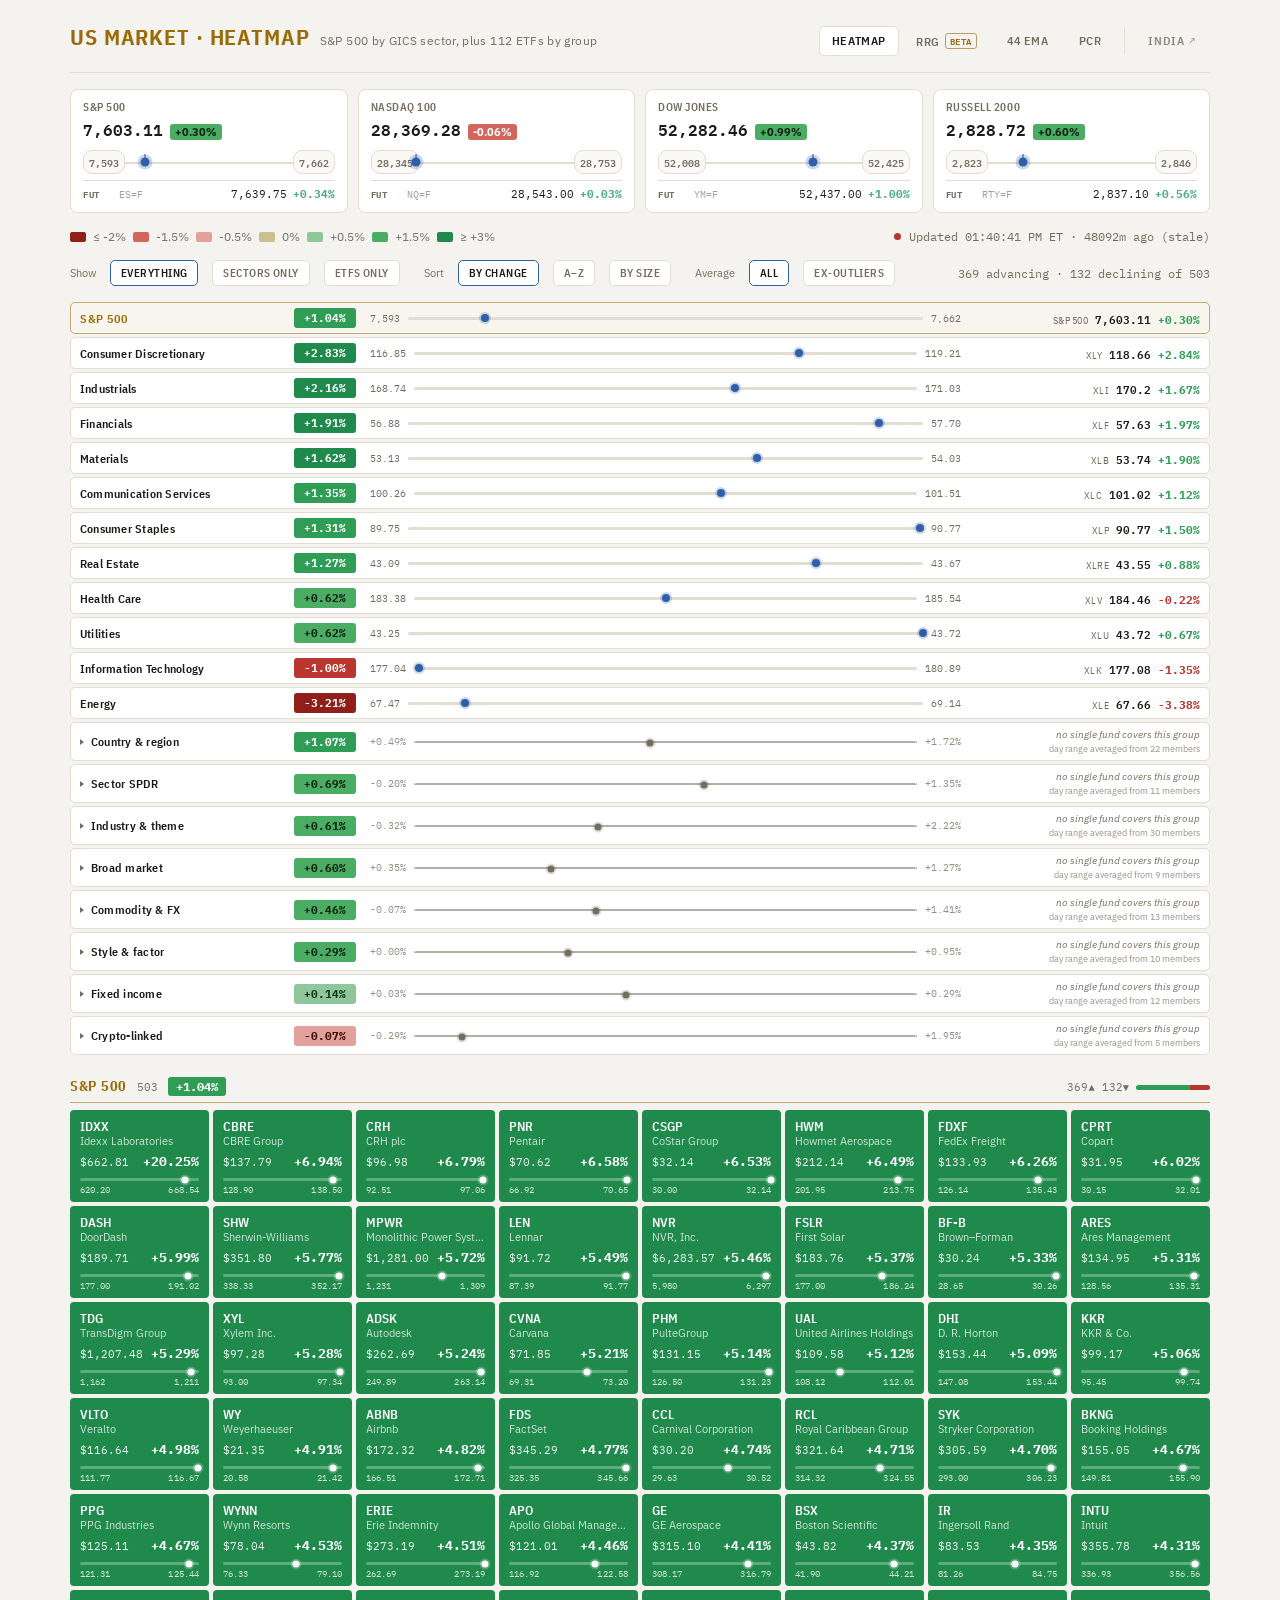
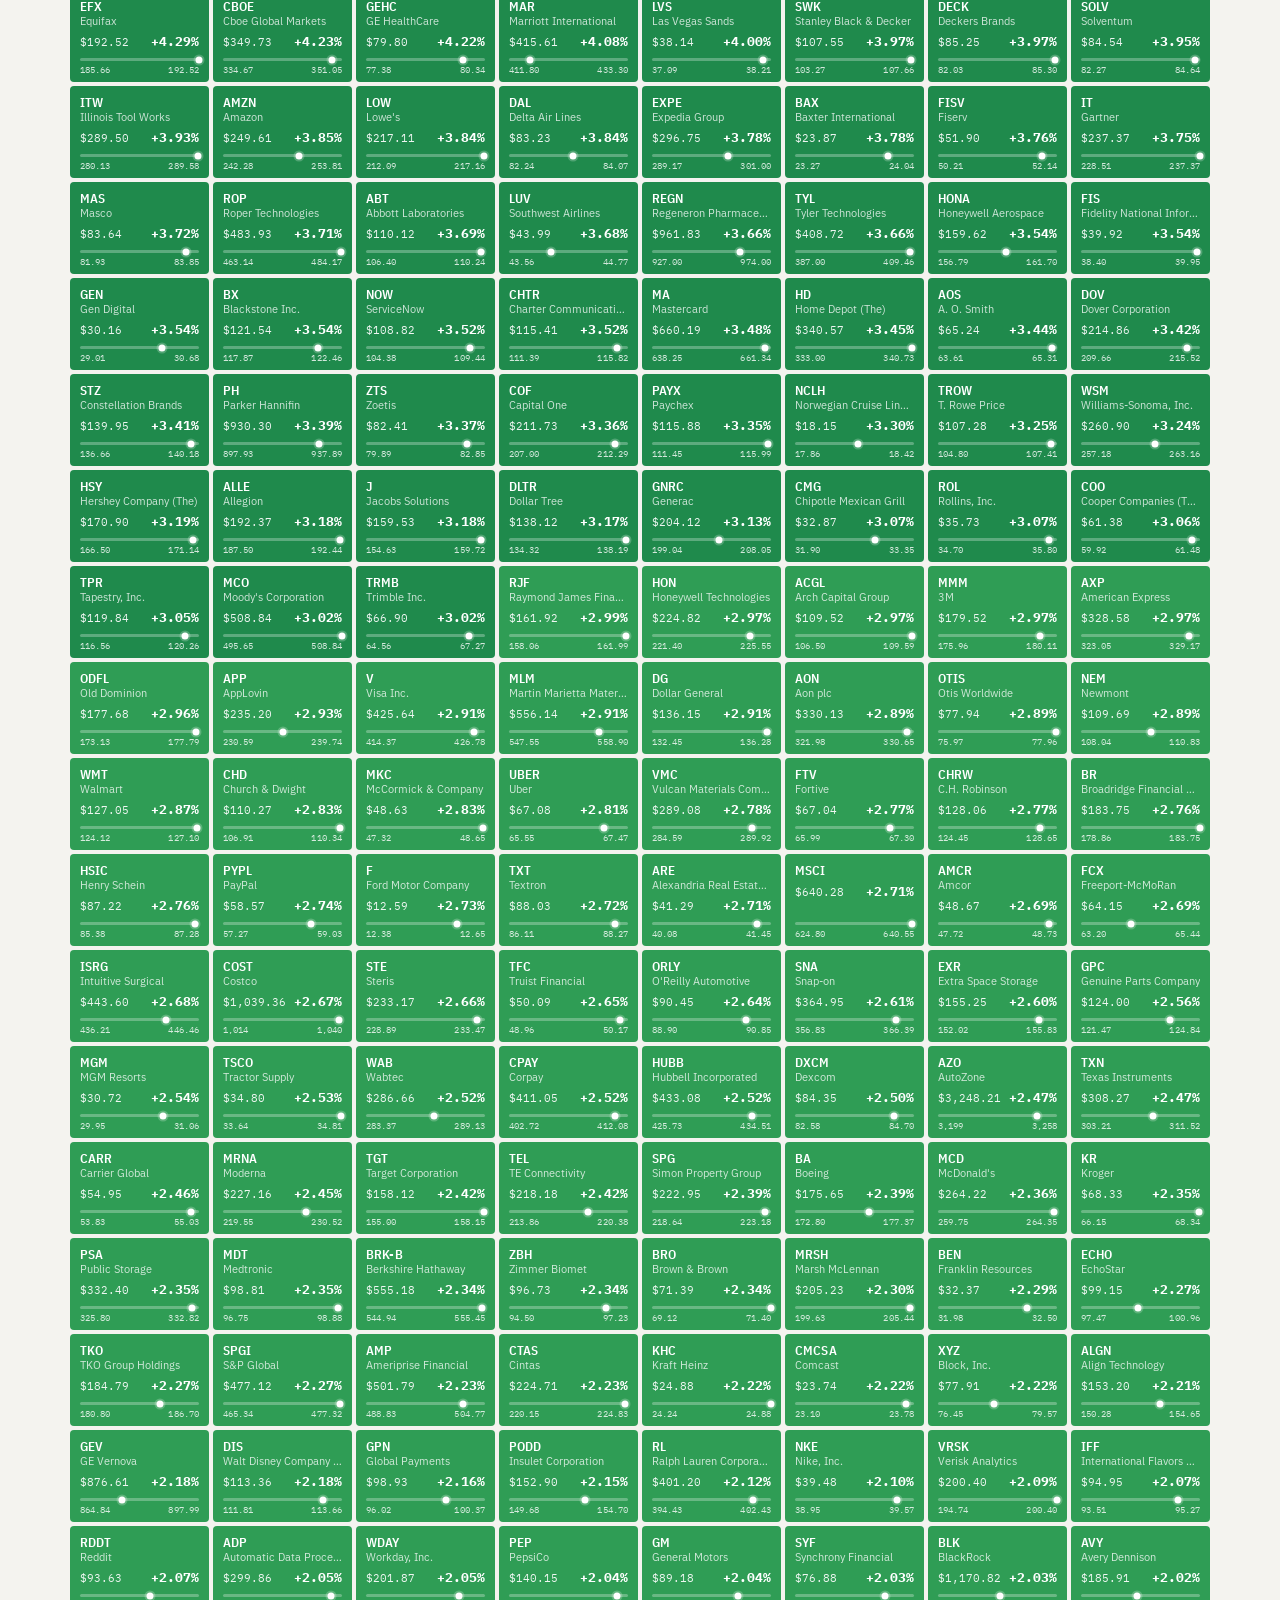
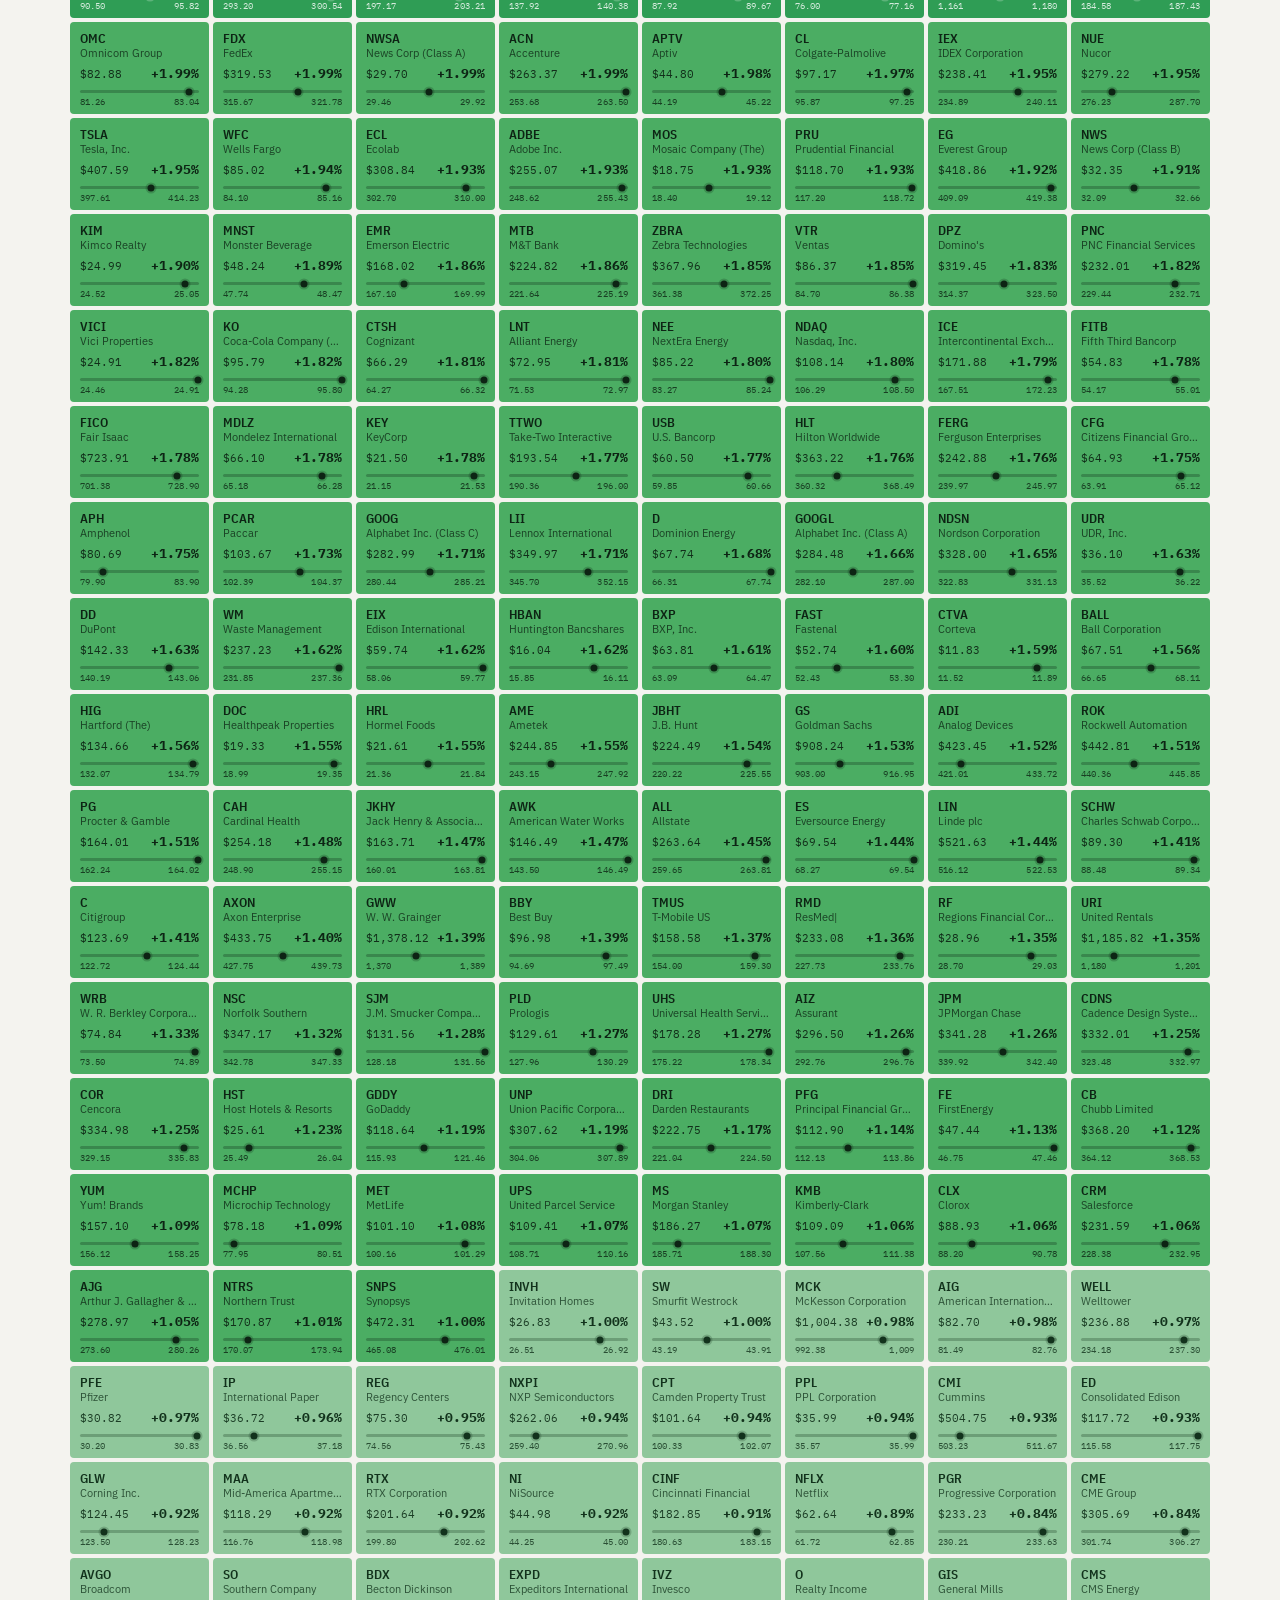
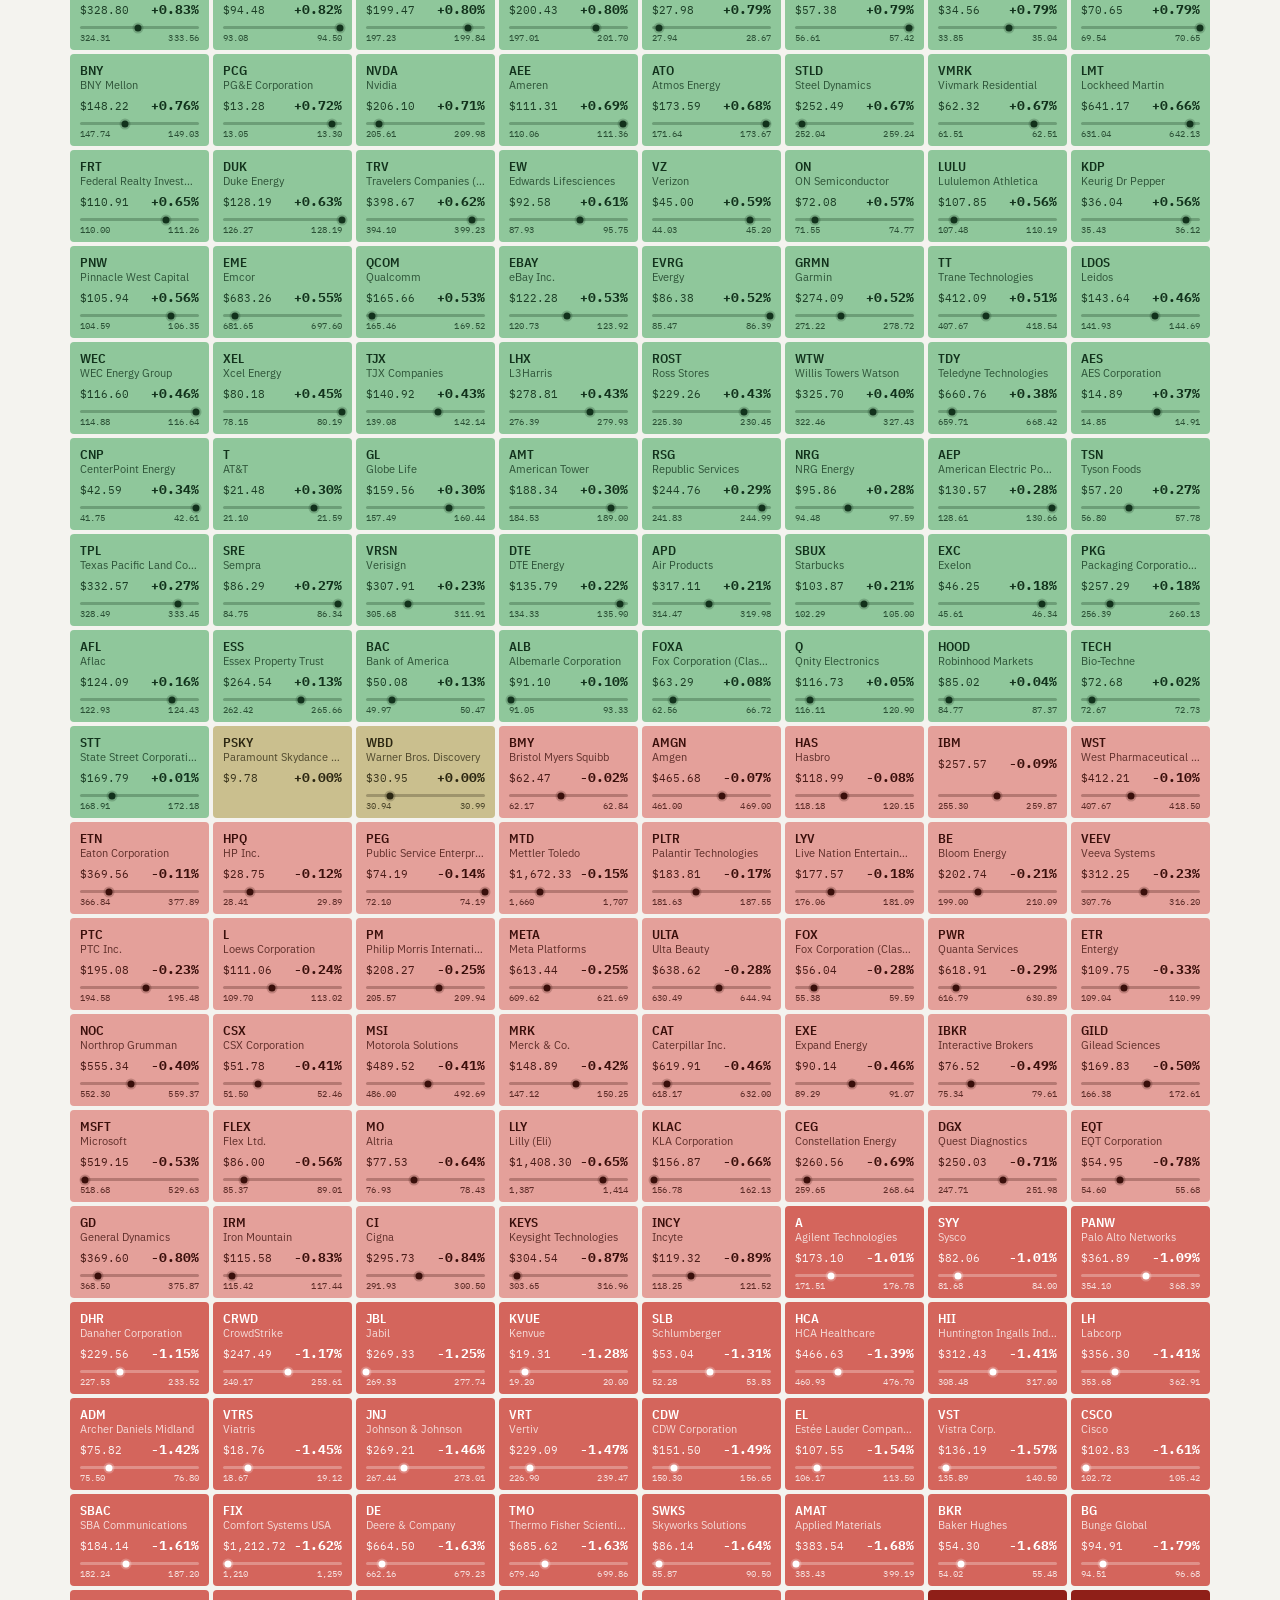
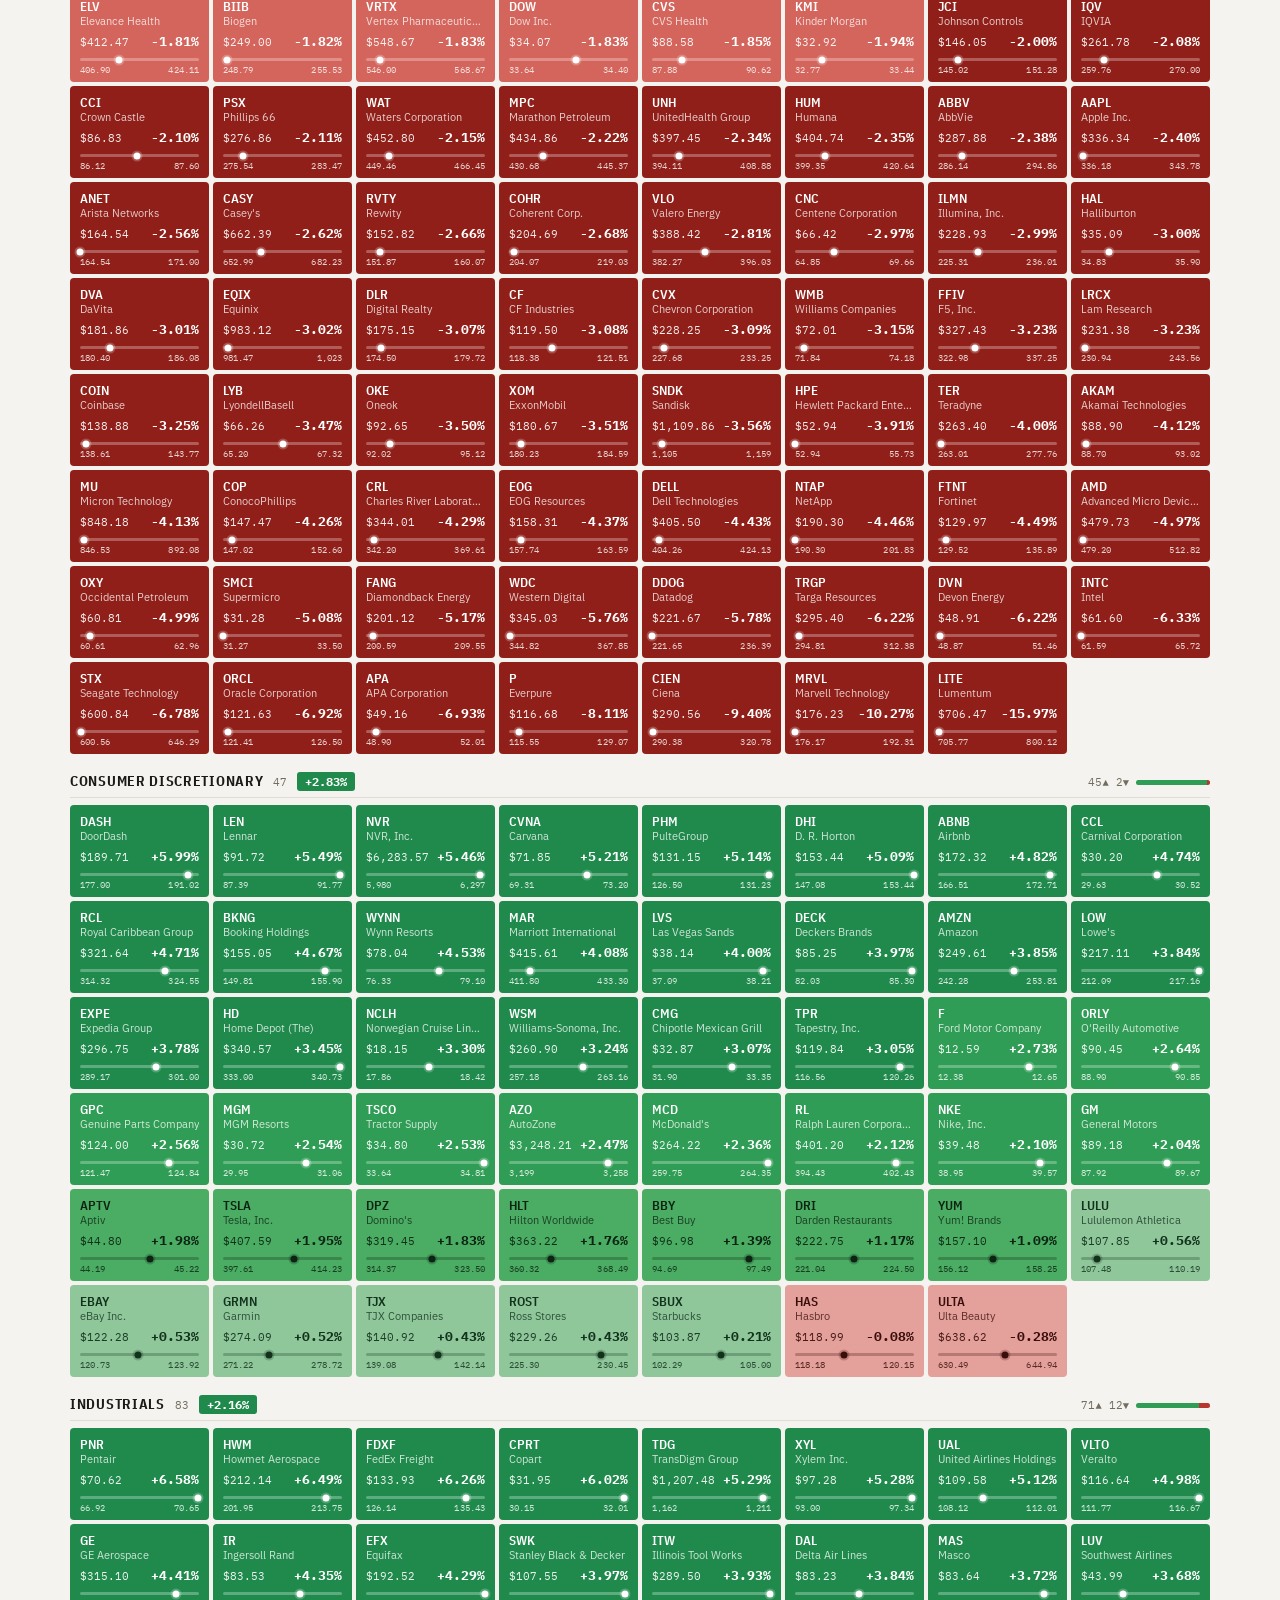
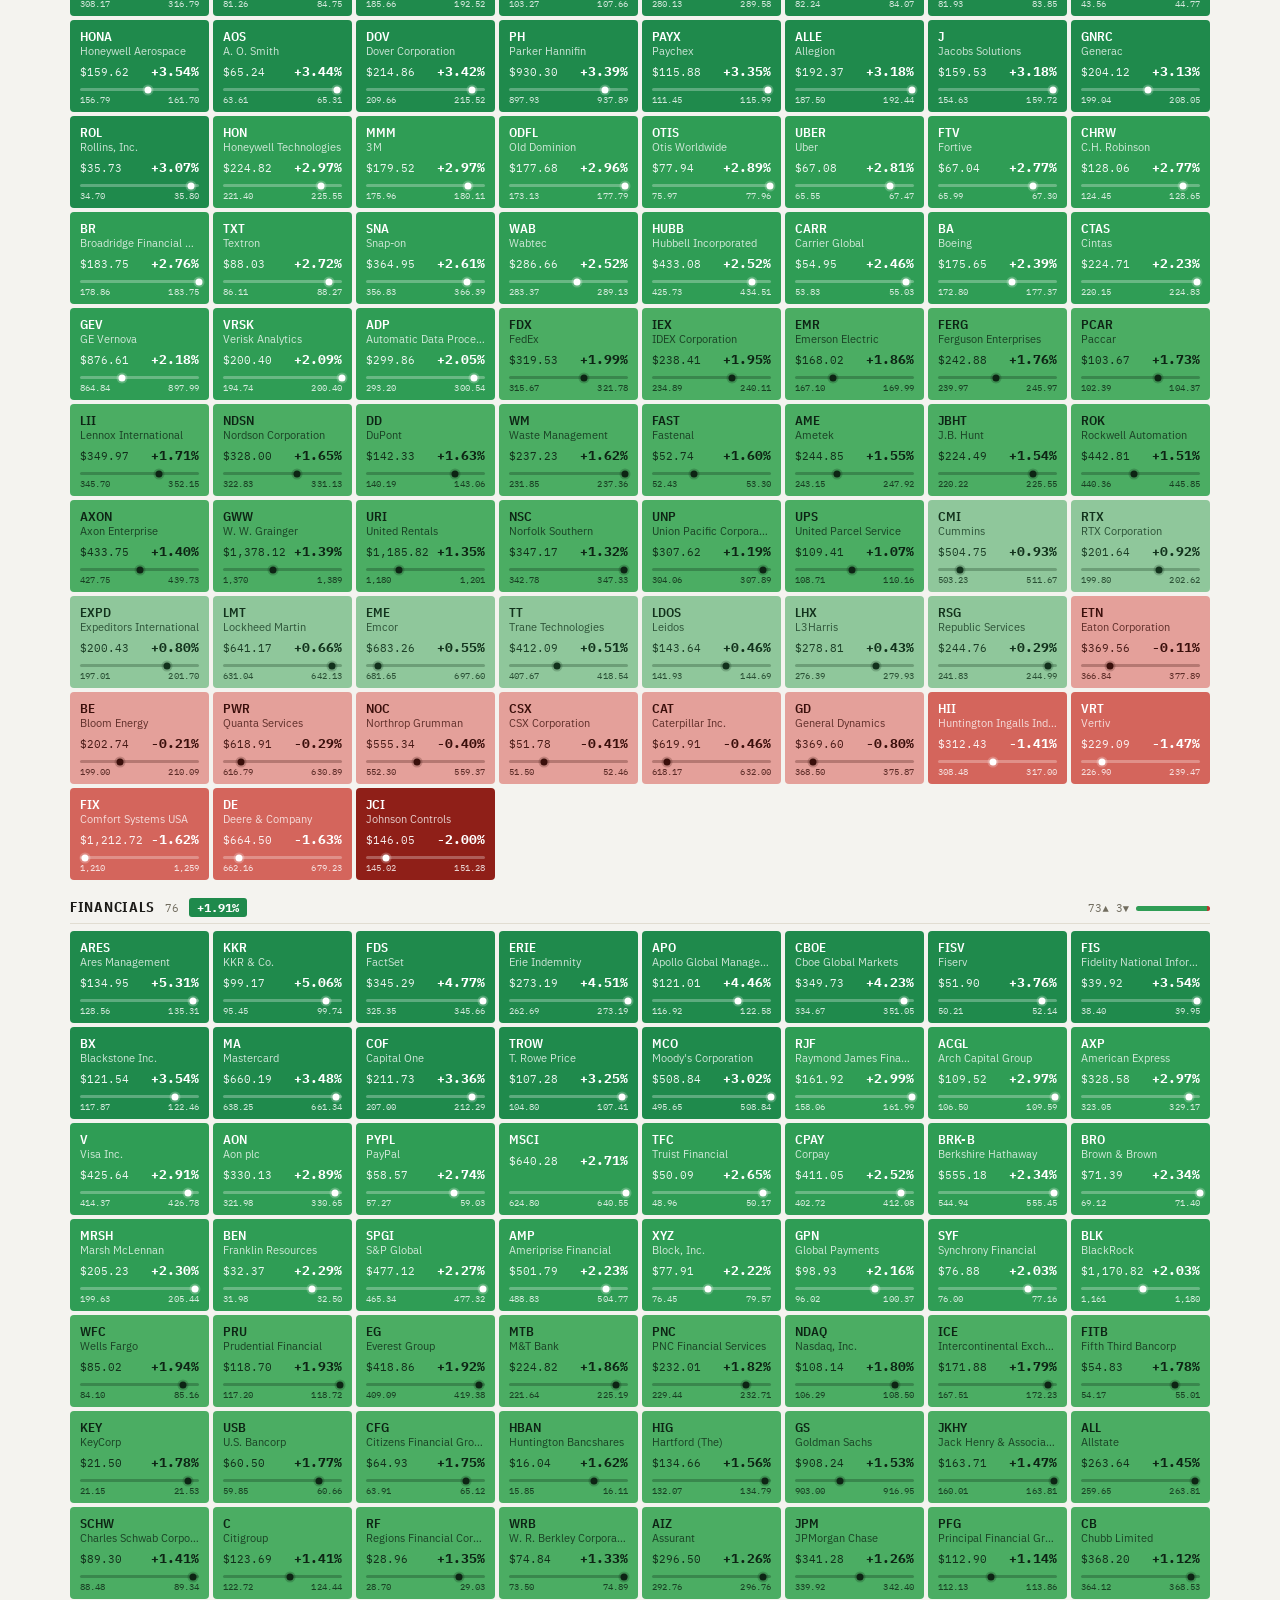
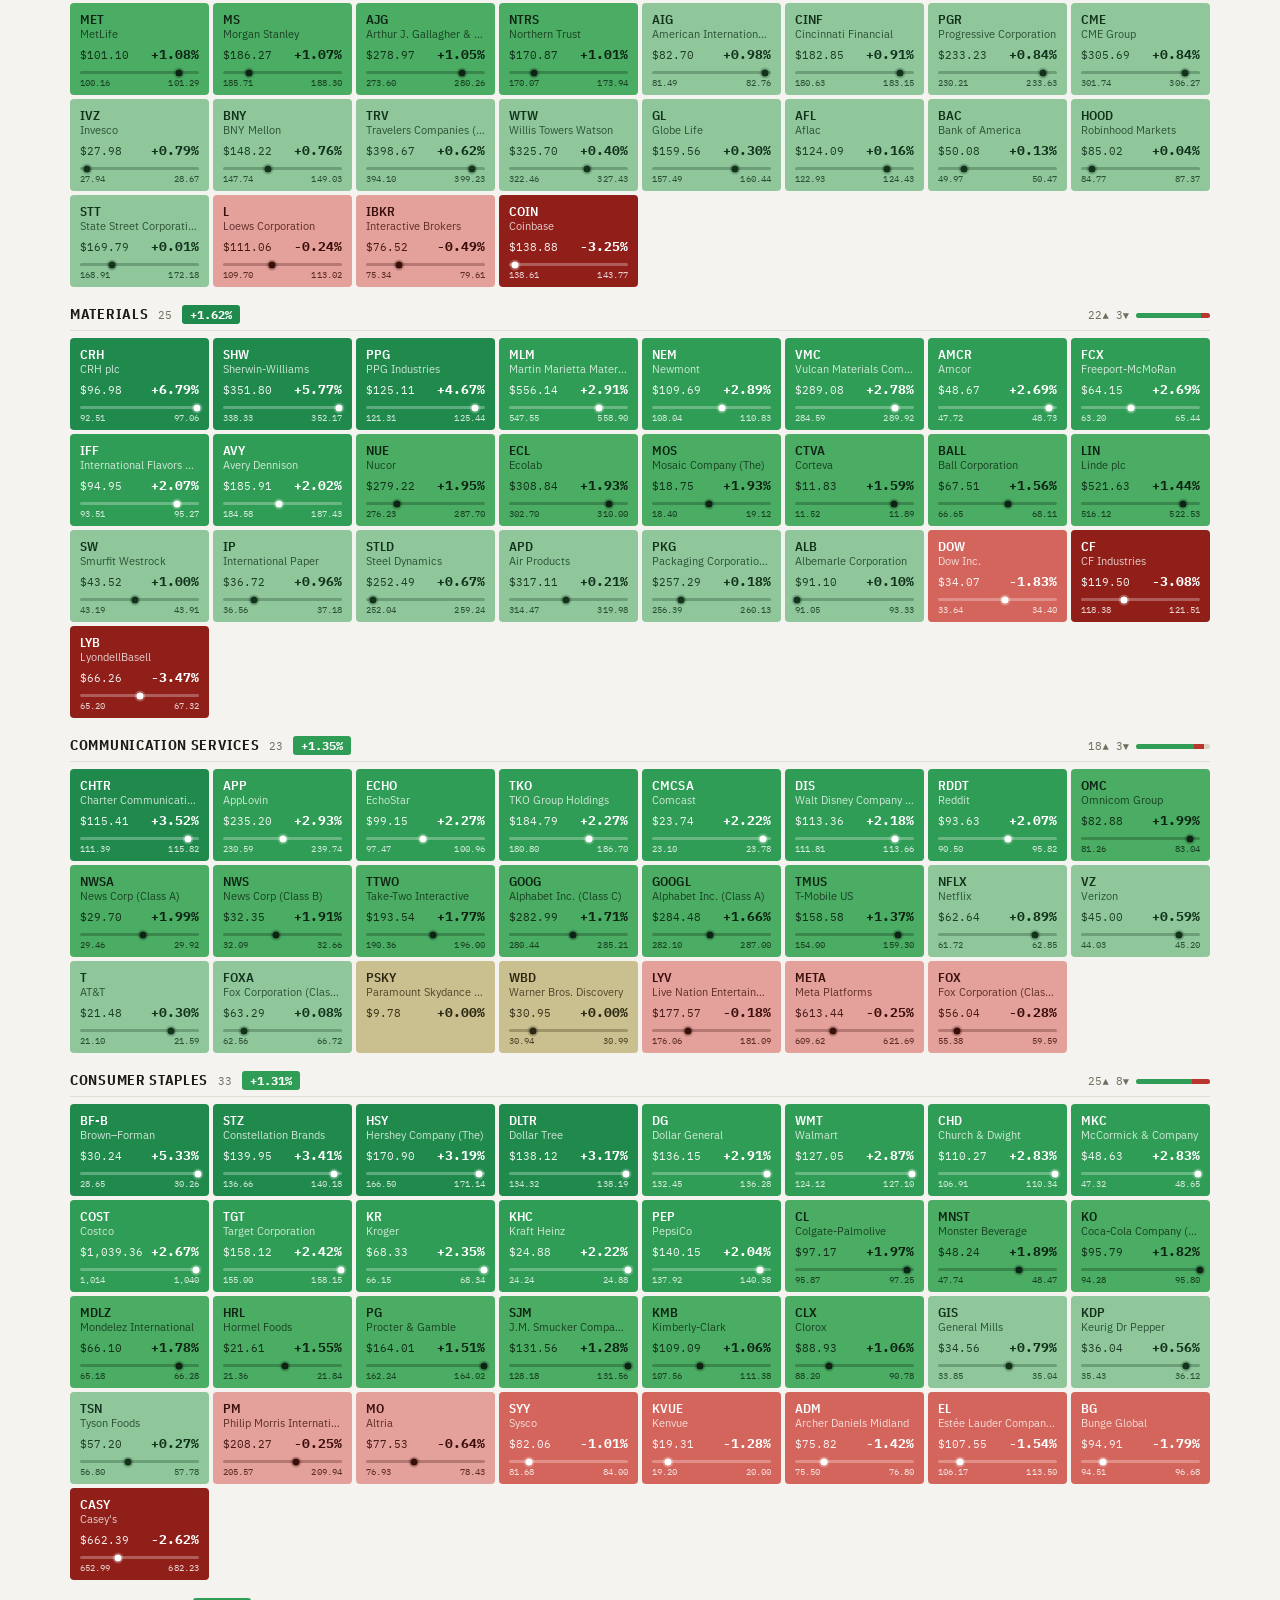
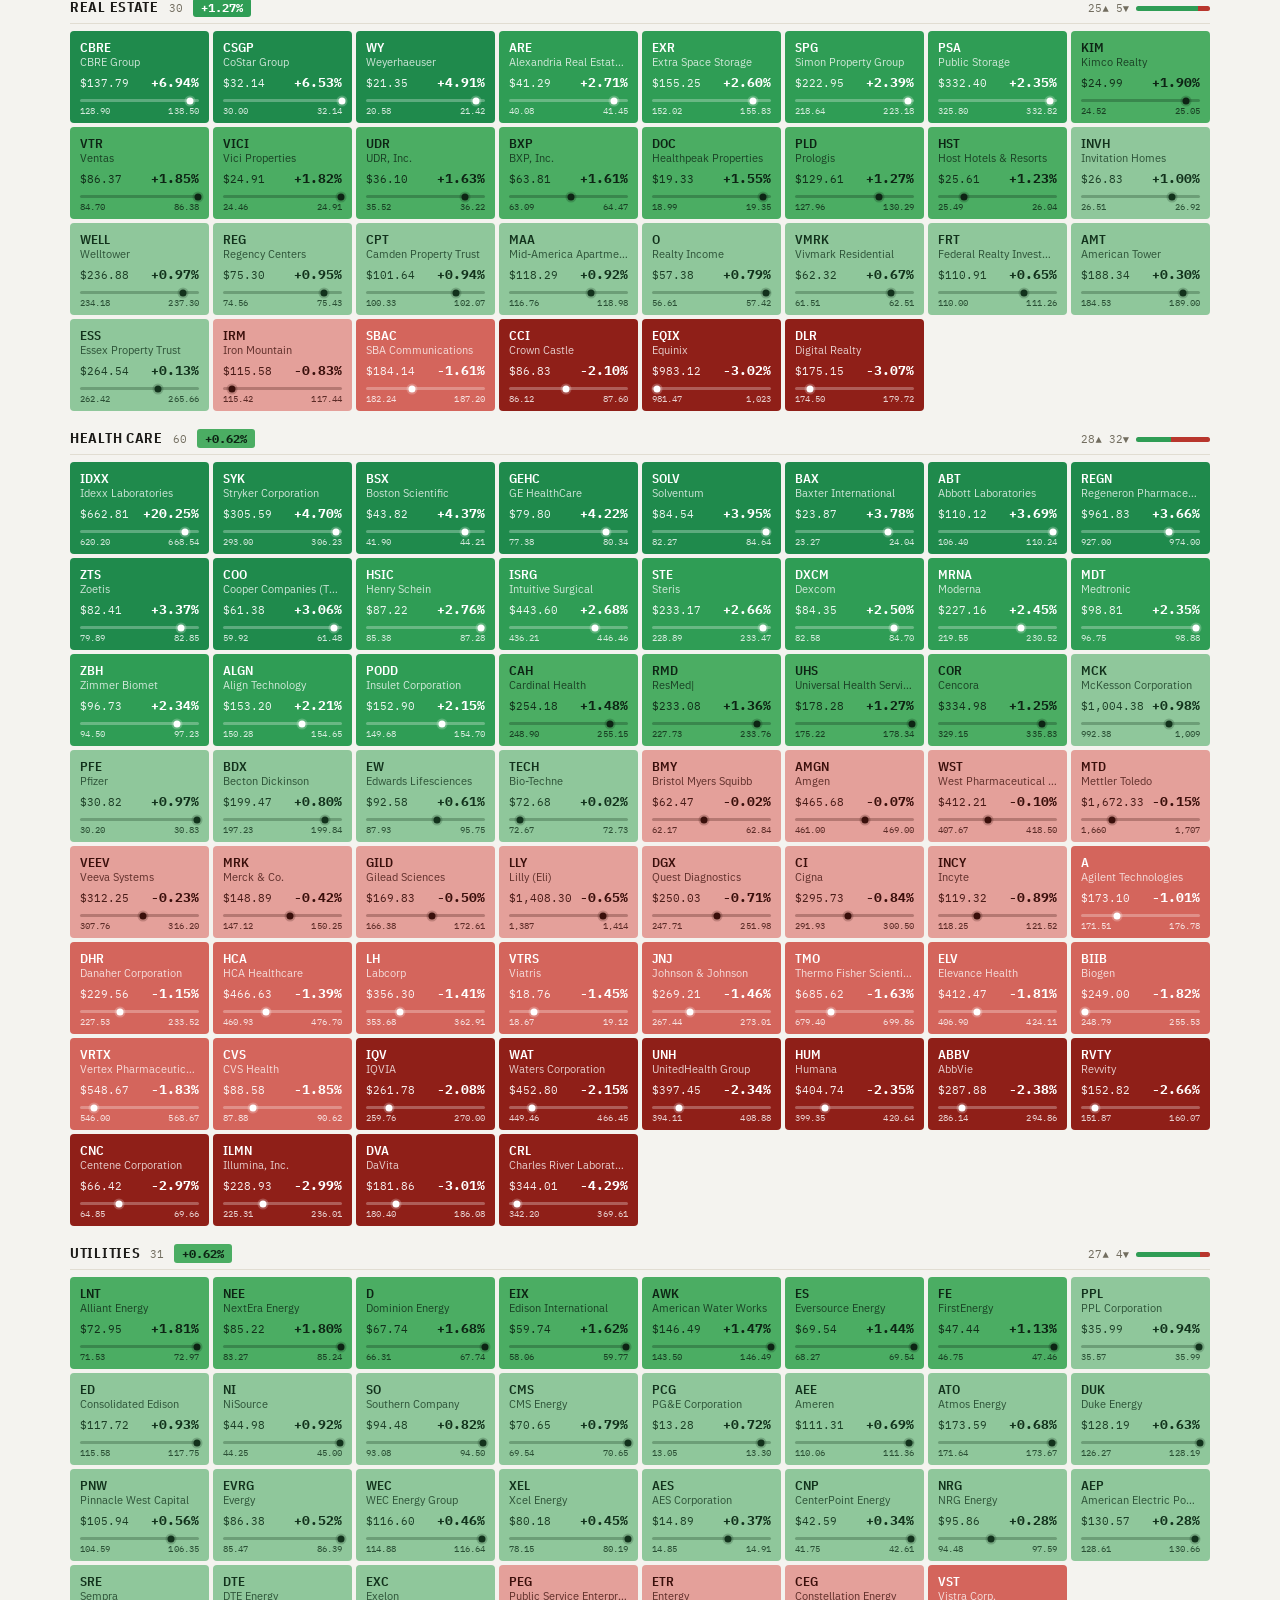
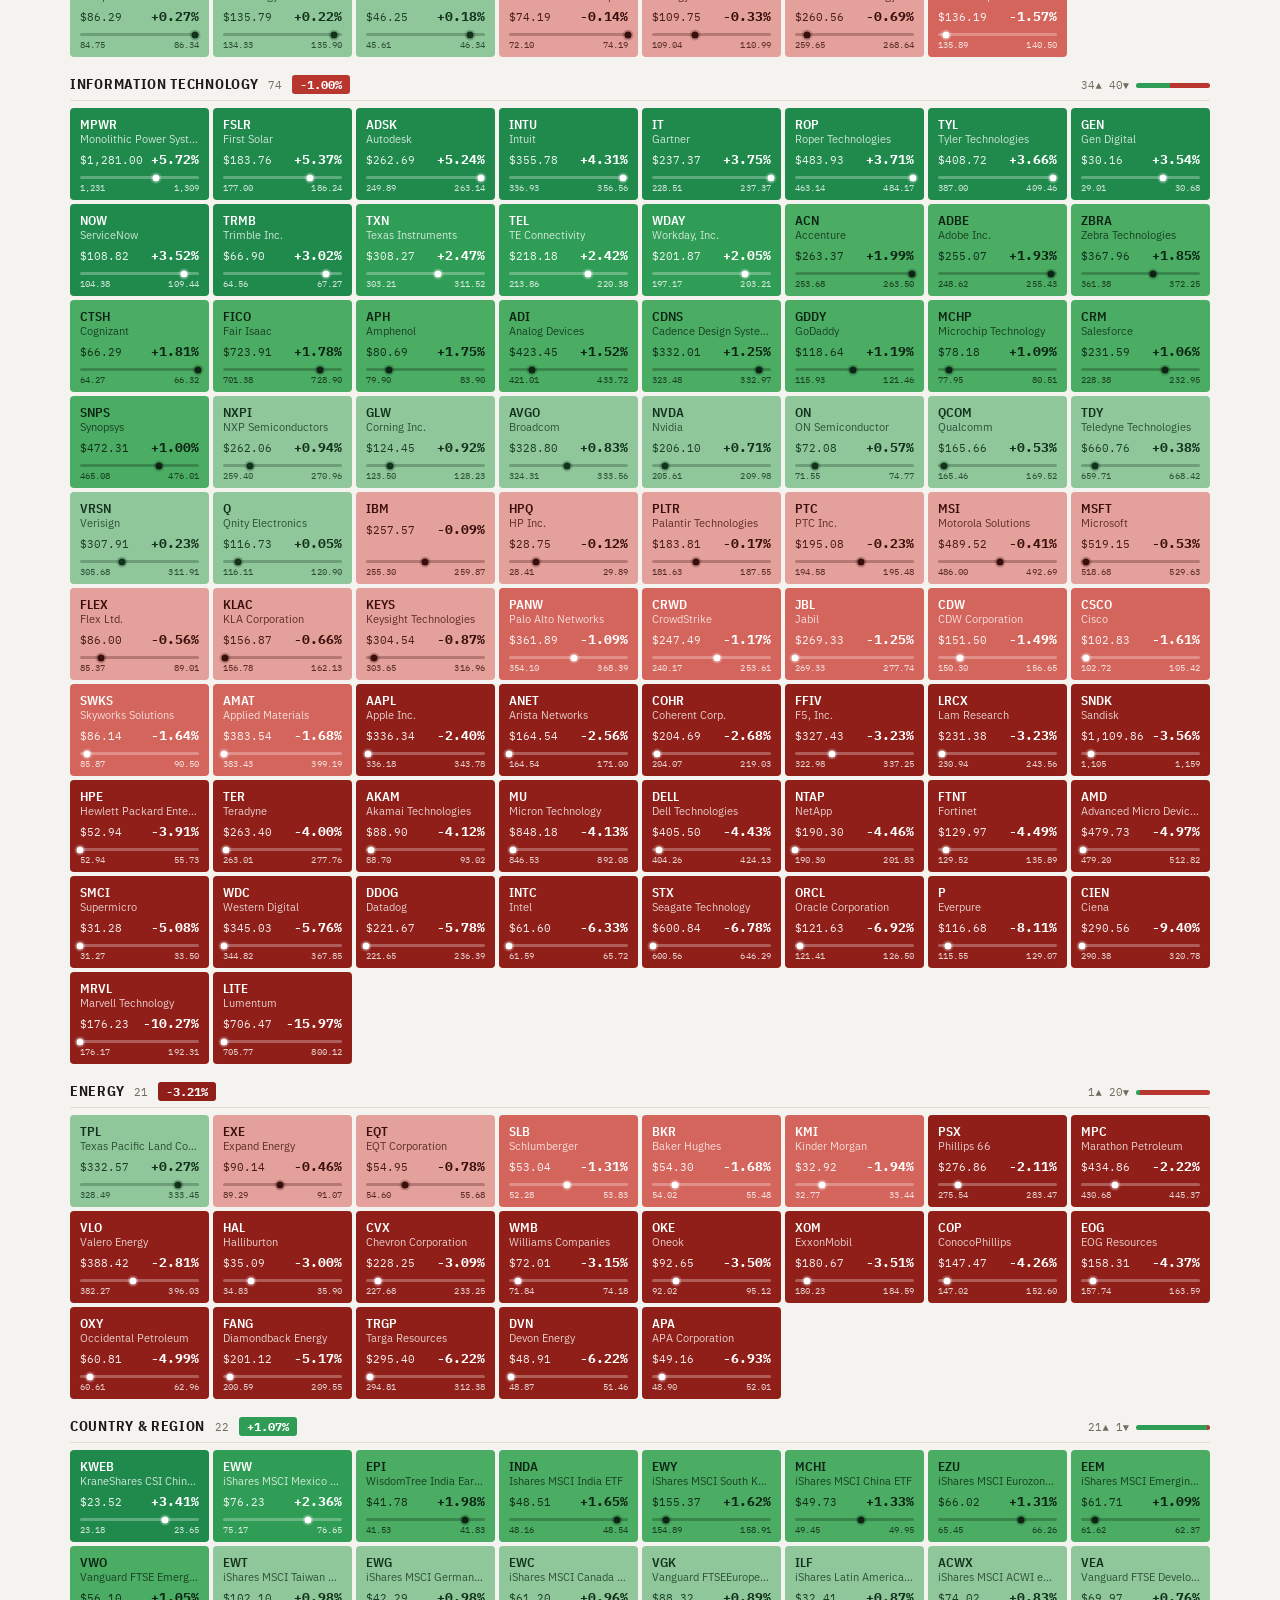
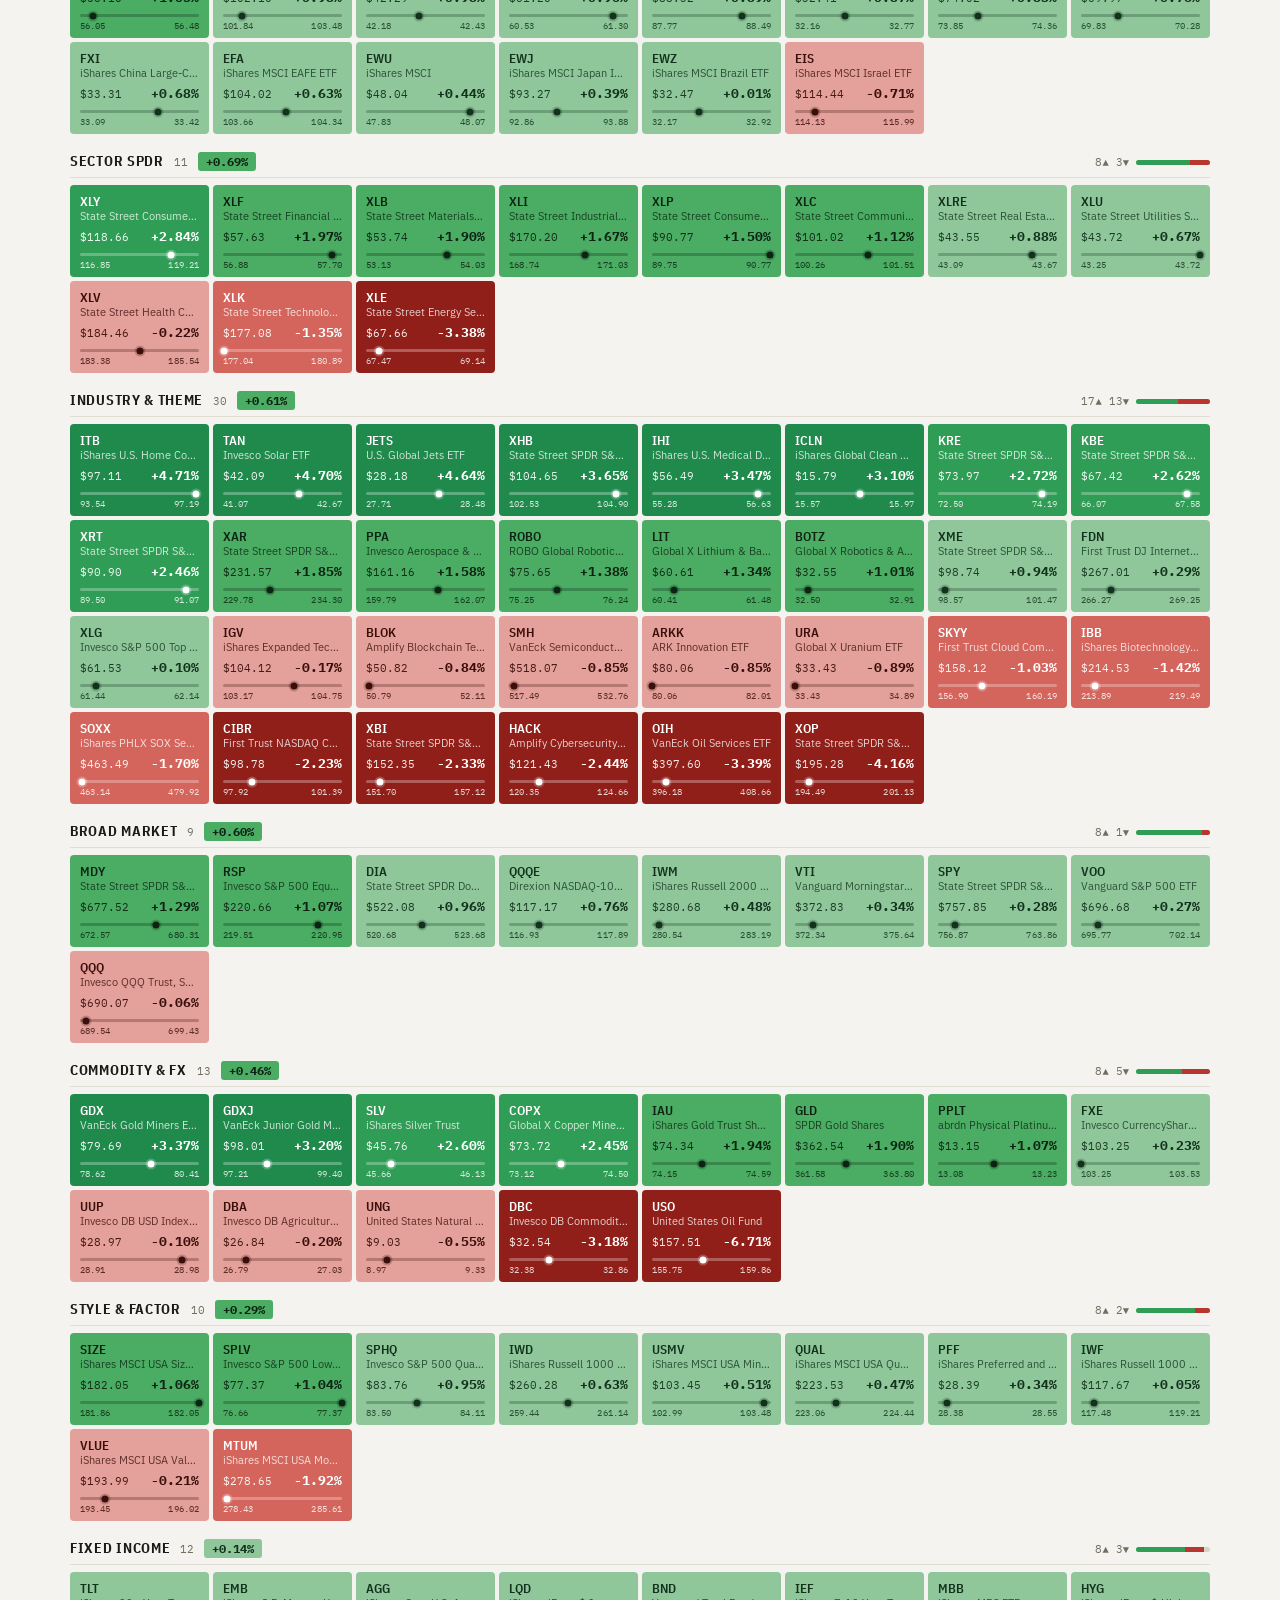
==== index.html @ 271478ae "Index cards: futures + extended-hours print, and four across instead of two Adds the two readouts th" ====
<!doctype html>
<html lang="en">
<head>
<meta charset="utf-8">
<meta name="viewport" content="width=device-width,initial-scale=1">
<title>US Market Heatmap</title>
<link rel="preconnect" href="https://fonts.gstatic.com" crossorigin>
<link rel="stylesheet" href="https://fonts.googleapis.com/css2?family=IBM+Plex+Sans+Condensed:wght@500;600;700&family=IBM+Plex+Sans:wght@400;500;600&family=IBM+Plex+Mono:wght@400;500;600;700&display=swap">
<link rel="stylesheet" href="assets/app.css?v=20261005c">
</head>
<body>
<div class="wrap">
  <div class="topbar">
    <div class="brand">
      <h1>US Market &middot; Heatmap</h1>
      <span class="sub">S&amp;P 500 by GICS sector, plus 112 ETFs by group</span>
    </div>
    <nav class="nav">
      <a href="index.html" class="active">Heatmap</a>
      <a href="rrg.html">RRG<span class="beta">Beta</span></a>
      <a href="ema.html">44 EMA</a>
      <a href="pcr.html">PCR</a>
      <span class="nav-sep" aria-hidden="true"></span>
      <a href="../nifty-heatmap-web/" class="away">India</a>
    </nav>
  </div>

  <div class="indices-row" id="indicesRow"></div>

  <div class="meta-row">
    <div class="legend" id="legend"></div>
    <div class="status" id="statusTag"><span class="live-dot"></span><span id="statusText">Loading…</span></div>
  </div>

  <div class="meta-row">
    <div class="controls">
      <span class="lbl">Show</span>
      <button type="button" data-show="all" class="active">Everything</button>
      <button type="button" data-show="stocks">Sectors only</button>
      <button type="button" data-show="etfs">ETFs only</button>
      <span class="lbl" style="margin-left:10px;">Sort</span>
      <button type="button" data-sort="avg" class="active">By change</button>
      <button type="button" data-sort="name">A–Z</button>
      <button type="button" data-sort="size">By size</button>
      <span class="lbl" style="margin-left:10px;">Average</span>
      <button type="button" data-avg="all" class="active">All</button>
      <button type="button" data-avg="ex">Ex-outliers</button>
    </div>
    <div class="status" id="breadthTag" style="font-family:'IBM Plex Mono',monospace;"></div>
  </div>

  <div class="sector-strip" id="sectorStrip"></div>

  <div id="sectorBlocks"></div>

  <div class="movers">
    <div class="mover-panel gainers">
      <h2>Top Gainers <span style="font-weight:500;text-transform:none;letter-spacing:0;color:var(--text-dim);">— off day&rsquo;s low, S&amp;P 500 only</span></h2>
      <div id="gainersList"></div>
    </div>
    <div class="mover-panel losers">
      <h2>Top Losers <span style="font-weight:500;text-transform:none;letter-spacing:0;color:var(--text-dim);">— off day&rsquo;s high, S&amp;P 500 only</span></h2>
      <div id="losersList"></div>
    </div>
  </div>

  <div class="footnote ca-note" id="caNote" hidden></div>
  <div class="footnote ca-note" id="exNote" hidden></div>
  <div class="footnote">
    Prices and % change from Yahoo Finance, refreshed about once a minute during US market hours by
    a GitHub Actions workflow; this page re-reads <code>board_data.json</code> every 30 seconds while
    open.
    <br><br>
    <strong>Each sector row shows two different things, and they are meant to disagree.</strong>
    The coloured figure is an <strong>equal-weighted average</strong> of that sector&rsquo;s S&amp;P 500
    constituents — a breadth measure, every name counting once. The bar beside it is the sector&rsquo;s
    <strong>Select Sector SPDR</strong> and where it sits in its own day range — cap-weighted, so a
    few giants dominate it. The gap between them is the information: on 5 October 2026 Consumer
    Discretionary read <strong>+0.02%</strong> equal-weighted against <strong>+1.13%</strong> for
    XLY, which is Amazon and Tesla carrying a sector whose average name went nowhere.
    <br><br>
    All eleven GICS sectors have an exact, liquid fund, so a missing bar there means a
    <em>fetch</em> failed rather than that no index matches — and it says so. <strong>ETF groups
    have no fund of their own</strong>, so they fall back to the same constituent-derived envelope
    the Indian board uses for its eleven sectors with no matching NSE index: each member&rsquo;s own
    day low and high as a % move from its own previous close, averaged equal-weight. That bar is
    drawn <strong>muted and dashed</strong> on purpose. It is an <em>envelope</em>, not an index — it
    treats every member&rsquo;s low as simultaneous, which no real index does — so read it as
    &ldquo;how far the average member travelled today&rdquo;, never as a level.
    <strong>Click an ETF group to open it</strong> and each member shows its own real traded day
    range, drawn by the same component a sector row uses. No member is promoted to
    &ldquo;represent&rdquo; its group — the real ranges belong to the funds, so that is where they
    are shown.
    <br><br>
    <strong>Corporate actions are withheld, never guessed.</strong> A name trading across a split or
    spin-off today has its percentage shown as <strong>NA</strong> and is left out of its sector
    average for that session, because the raw print spans the event rather than measuring a move.
    It is not adjusted to an estimate: only the historical series has a ratio worth dividing out,
    and the next session is right on its own. A large move with no corporate event behind it is
    never touched — on this market those are almost always real.
    Tile colours use the per-stock scale in the legend; sector figures use a finer scale suited to
    averages. Tap any tile for that security on Yahoo Finance.
  </div>
  <div class="disclaimer">Market data: Yahoo Finance (unofficial; may be delayed or inaccurate). For information only &mdash; not investment advice, and not a recommendation to buy, sell or hold any security. Verify with your broker before acting. <a href="../nifty-heatmap-web/privacy.html" style="color:inherit">Privacy policy</a></div>
</div>

<script src="assets/app.js?v=20261005c"></script>
<script>
renderLegend('legend');
initBackToTop();

let latest = null;
let sortMode = 'avg';
let showMode = 'all';
let avgMode  = 'all';

/* Which average is on screen. avgPctEx exists only where a constituent is
   doing something categorically different, so on an ordinary day this returns
   the same number either way. */
function shownAvg(s){
  return (avgMode === 'ex' && s.avgPctEx !== null && s.avgPctEx !== undefined)
    ? s.avgPctEx : s.avgPct;
}
function isAdjusted(s){
  return avgMode === 'ex' && s.avgPctEx !== null && s.avgPctEx !== undefined;
}

/* The whole-index block stays pinned at the top in every sort mode, and the
   ETF groups always sit below the sectors - mixing "Fixed income" into a list
   sorted beside "Financials" would invite reading one against the other, which
   is not a comparison that means anything. */
function blocks(){
  if(!latest) return [];
  const secs = (latest.sectors || []).slice();
  const etfs = (latest.etfGroups || []).slice();
  const pinned = secs.filter(s => s.pinned);
  const rest   = secs.filter(s => !s.pinned);
  const order = arr => {
    if(sortMode === 'name') arr.sort((a,b) => a.sector.localeCompare(b.sector));
    else if(sortMode === 'size') arr.sort((a,b) => b.count - a.count);
    else arr.sort((a,b) => (shownAvg(b) ?? -999) - (shownAvg(a) ?? -999));
    return arr;
  };
  if(showMode === 'etfs') return order(etfs);
  if(showMode === 'stocks') return pinned.concat(order(rest));
  return pinned.concat(order(rest), order(etfs));
}

/* The real traded day range of ONE instrument: low, where it sits now, high,
   then its ticker, price and change. Used for a sector's SPDR and, unchanged,
   for each member of an expanded ETF group - so a member row and a sector row
   are the same component and cannot drift apart. */
function realRangeHtml(i){
  if(!(i && i.dayHigh > i.dayLow && i.price !== null && i.price !== undefined)) return '';
  let pos = (i.price - i.dayLow) / (i.dayHigh - i.dayLow) * 100;
  pos = Math.min(100, Math.max(0, pos));
  const up = i.pct >= 0;
  return `
    <span class="idx-range" title="${i.label}${i.name ? ' — ' + i.name : ''} day range">
      <span class="lo">${fmtCompact(i.dayLow)}</span>
      <span class="bar"><span class="dot" style="left:${pos.toFixed(1)}%"></span></span>
      <span class="hi">${fmtCompact(i.dayHigh)}</span>
    </span>
    <span class="idx-meta">
      <span class="lbl">${i.label}</span>
      <span class="px">${i.price.toLocaleString('en-US',{maximumFractionDigits:2})}</span>
      <span class="pc ${up?'up':'down'}">${fmtPct(i.pct)}</span>
    </span>`;
}

function rangeHtml(s){
  const i = s.index;
  if(i && i.dayHigh > i.dayLow){
    return realRangeHtml(i);
  }
  /* NO FUND FOR THIS ROW. Rather than leave the widest column empty, fall back
     to the same constituent-derived envelope the Indian board uses for its
     eleven sectors that have no matching NSE index: each member's own day low
     and high as a % move from its own previous close, averaged equal-weight.

     It is drawn MUTED AND DASHED on purpose. This is an envelope, not an
     index - it treats every member's low as simultaneous, which no real index
     does - so it must never read as one. Think of it as "how far the average
     member travelled today", not as a level. */
  const c = s.constituentRange;
  if(c && c.highPct > c.lowPct){
    const raw = (c.curPct - c.lowPct) / (c.highPct - c.lowPct) * 100;
    const pos = Math.min(100, Math.max(0, raw));
    /* The current value CAN fall outside the envelope, and when it does the
       marker must say so rather than resting quietly on an end stop. It means
       some member's price sits outside its own day range, which is what a
       snapshot taken before the open looks like: last night's close paired
       with a day range that has not started yet. Clamping alone would turn
       that into a confident-looking bar at one extreme. */
    const out = raw < 0 || raw > 100;
    const why = s.kind === 'etf'
      ? `no single fund covers this group`
      : `sector fund did not load this run`;
    return `
      <span class="idx-range synth" title="Equal-weighted envelope of the ${c.basis} members' own day ranges — not an index. Each member's low and high as a % move from its own previous close.${out ? ' The current value sits OUTSIDE this envelope, which means at least one member is priced outside its own day range — usually a snapshot taken before the open.' : ''}">
        <span class="lo">${fmtPct(c.lowPct)}</span>
        <span class="bar"><span class="dot${out ? ' out' : ''}" style="left:${pos.toFixed(1)}%"></span></span>
        <span class="hi">${fmtPct(c.highPct)}</span>
      </span>
      <span class="idx-none">${why}<br><span class="sub2">day range averaged from ${c.basis} members${out ? ' · outside the range' : ''}</span></span>`;
  }
  if(s.kind === 'etf'){
    return `<span class="idx-none">no single fund covers this group<br><span class="sub2">equal-weighted across ${s.count} members</span></span>`;
  }
  // Every GICS sector HAS a fund, so this branch is a fetch failure, not a
  // mapping gap, and must not read like one.
  return `<span class="idx-none">sector fund did not load this run</span>`;
}

/* Which ETF groups are expanded. Kept outside the render so a repaint - and
   the board repaints every 30s - does not collapse what you just opened. */
const OPEN = new Set();

/* A group has no single fund, so its summary row can only carry the averaged
   envelope. The REAL day ranges belong to its members, so the row expands to
   show one line per member, each drawn by the same component a sector row
   uses. Nothing is invented: no member is promoted to "represent" the group. */
function memberRowsHtml(s){
  const rows = (s.rows || []).slice()
    .sort((a, b) => (b.pct ?? -999) - (a.pct ?? -999));
  return `<div class="grp-members">` + rows.map(r => `
    <a class="sector-row member-row" href="${quoteUrl(r.ticker)}" target="_blank" rel="noopener noreferrer">
      <span class="nm">${r.ticker}<span class="sub2">${r.full ? ' ' + r.full : ''}</span></span>
      <span class="vl ${bucket(r.pct)}">${fmtPct(r.pct)}</span>
      ${realRangeHtml({label: r.ticker, name: r.full, price: r.price,
                       pct: r.pct, dayLow: r.dayLow, dayHigh: r.dayHigh})
        || '<span class="idx-none">no day range yet</span>'}
    </a>`).join('') + `</div>`;
}

function stripHtml(list){
  return list.map(s => {
    const expandable = s.kind === 'etf' && (s.rows || []).length;
    if(!expandable){
      return `
        <a class="sector-row${s.pinned ? ' pinned' : ''}" href="#${slug(s.sector)}">
          <span class="nm">${s.sector}</span>
          <span class="vl ${sectorBucket(shownAvg(s))}">${fmtPct(shownAvg(s))}</span>
          ${rangeHtml(s)}
        </a>`;
    }
    const open = OPEN.has(s.sector);
    return `
      <div class="grp-wrap${open ? ' open' : ''}">
        <button type="button" class="sector-row grp-row" data-grp="${s.sector}"
                aria-expanded="${open}">
          <span class="nm"><span class="chev" aria-hidden="true"></span>${s.sector}</span>
          <span class="vl ${sectorBucket(shownAvg(s))}">${fmtPct(shownAvg(s))}</span>
          ${rangeHtml(s)}
        </button>
        ${open ? memberRowsHtml(s) : ''}
      </div>`;
  }).join('');
}

function blockHtml(s){
  const rated = s.up + s.down + s.flat;
  const upPct   = rated ? (s.up   / rated * 100) : 0;
  const downPct = rated ? (s.down / rated * 100) : 0;
  return `
    <section class="sector-block${s.pinned ? ' pinned' : ''}" id="${slug(s.sector)}">
      <div class="sector-head">
        <h2>${s.sector}</h2>
        <span class="n">${s.count}</span>
        <span class="avg ${sectorBucket(shownAvg(s))}">${fmtPct(shownAvg(s))}</span>${isAdjusted(s) ? `<span class="ex-tag" title="${s.avgPct.toFixed(2)}% with every constituent; this average leaves out ${s.exOutliers.join(', ')}">ex ${s.exOutliers.join(', ')}</span>` : ''}
        <span class="breadth">
          <span>${s.up}&#9650; ${s.down}&#9660;</span>
          <span class="breadth-bar">
            <span class="up" style="width:${upPct.toFixed(1)}%"></span>
            <span class="down" style="width:${downPct.toFixed(1)}%"></span>
          </span>
        </span>
      </div>
      <div class="grid">${s.rows.map(tileHtml).join('')}</div>
    </section>`;
}

function renderExNote(list){
  const el=document.getElementById('exNote'); if(!el) return;
  const hits=list.filter(x=>x.avgPctEx!==null&&x.avgPctEx!==undefined);
  if(!hits.length){ el.hidden=true; el.innerHTML=''; return; }
  el.hidden=false;
  const esc=t=>String(t).replace(/[&<>"]/g,c=>({'&':'&amp;','<':'&lt;','>':'&gt;','"':'&quot;'}[c]));
  el.innerHTML='<strong>A constituent is distorting its group average today.</strong> '
    + hits.map(x=>`<strong>${esc(x.sector)}</strong> reads ${fmtPct(x.avgPct)} with every name and `
        + `${fmtPct(x.avgPctEx)} without ${esc(x.exOutliers.join(', '))}`).join('; ')
    + '. An equal-weighted average is one name away from being a story about that name, so the '
    + '<em>Average</em> control offers both. A name qualifies only by moving unlike its own peers '
    + '<em>and</em> by a wide margin from the group median. When a whole group moves together nobody '
    + 'is flagged and the average stands. Nothing is hidden: the tile is still on the board.';
}

document.getElementById('sectorStrip').addEventListener('click', e => {
  const btn = e.target.closest('.grp-row');
  if(!btn) return;
  const key = btn.getAttribute('data-grp');
  OPEN.has(key) ? OPEN.delete(key) : OPEN.add(key);
  paint();
});

function paint(){
  if(!latest) return;
  const list = blocks();
  document.getElementById('sectorStrip').innerHTML = stripHtml(list);
  document.getElementById('sectorBlocks').innerHTML = list.map(blockHtml).join('');
  renderExNote(list);
  renderCaNote(list.flatMap(s => s.rows || []));
}

function render(data){
  latest = data;
  const idx = data.indices || {};
  const labels = data.indexLabels || {};
  const fut = data.futures || {}, ext = data.extended || {};
  document.getElementById('indicesRow').innerHTML =
    Object.keys(labels).map(k => indexCardHtml(labels[k], idx[k], fut[k], ext[k])).join('');

  const b = data.breadth;
  document.getElementById('breadthTag').textContent =
    b ? `${b.advancers} advancing · ${b.decliners} declining of ${b.total}` : '';

  paint();
  document.getElementById('gainersList').innerHTML = moversList(data.gainers, 'offLow');
  document.getElementById('losersList').innerHTML = moversList(data.losers, 'offHigh');
}

function wire(attr, set){
  document.querySelectorAll(`.controls button[${attr}]`).forEach(btn => {
    btn.addEventListener('click', () => {
      document.querySelectorAll(`.controls button[${attr}]`).forEach(b =>
        b.classList.toggle('active', b === btn));
      set(btn.getAttribute(attr));
      paint();
    });
  });
}
wire('data-sort', v => { sortMode = v; });
wire('data-avg',  v => { avgMode  = v; });
wire('data-show', v => { showMode = v; });

startPolling('board_data.json', render);
</script>
</body>
</html>
---- assets/app.css ----
/* Shared by index.html, sectors.html and rrg.html. Those pages load this file
   (and app.js) as ?v=YYYYMMDD - bump that in all three when either asset
   changes, or browsers and the Android app's WebView keep the old copy for up
   to GitHub Pages' 10-minute cache lifetime while the new HTML has arrived. */
:root{
    --bg:#f4f3ef;
    --panel:#ffffff;
    --panel-2:#faf9f6;
    --border:#e1ddd2;
    --text:#1b1a17;
    --text-dim:#726d5f;
    --accent:#9a6b06;

    --b-strong-gain:#1f8a4c; --b-strong-gain-tx:#ffffff;
    --b-gain-3:#2f9d55;      --b-gain-3-tx:#ffffff;
    --b-gain-2:#4bad63;      --b-gain-2-tx:#0d2414;
    --b-gain-1:#8fc79b;      --b-gain-1-tx:#12321c;
    --b-flat:#cabf8e;        --b-flat-tx:#2c2712;
    --b-loss-1:#e4a09a;      --b-loss-1-tx:#3a0f0b;
    --b-loss-2:#d4655c;      --b-loss-2-tx:#ffffff;
    --b-loss-3:#b8362d;      --b-loss-3-tx:#ffffff;
    --b-strong-loss:#8f1f18; --b-strong-loss-tx:#ffffff;
    --b-na:#d8d4c8;          --b-na-tx:#726d5f;

    --live-dot:#2f9d55;
    --info:#2f5fa8; --info-tx:#ffffff;
  }
  @media (prefers-color-scheme: dark){
    :root:not([data-theme="light"]){
      --bg:#0b0c0d; --panel:#141517; --panel-2:#191a1d; --border:#2a2c30;
      --text:#eceae4; --text-dim:#8b8a83; --accent:#e8b84a;
      --info:#4d84e2; --info-tx:#08122a;
      --b-strong-gain:#0e8a45; --b-strong-gain-tx:#eafff0;
      --b-gain-3:#159650;      --b-gain-3-tx:#eafff0;
      --b-gain-2:#238f52;      --b-gain-2-tx:#eafff0;
      --b-gain-1:#356b48;      --b-gain-1-tx:#dcf3e2;
      --b-flat:#5c5530;        --b-flat-tx:#f1ecd4;
      --b-loss-1:#6e2a26;      --b-loss-1-tx:#fce3e0;
      --b-loss-2:#8a231e;      --b-loss-2-tx:#fde5e3;
      --b-loss-3:#9c1912;      --b-loss-3-tx:#ffe6e4;
      --b-strong-loss:#7a120c; --b-strong-loss-tx:#ffe1de;
      --b-na:#232427;          --b-na-tx:#7a7972;
      --live-dot:#3ec46f;
    }
  }
  :root[data-theme="dark"]{
    --bg:#0b0c0d; --panel:#141517; --panel-2:#191a1d; --border:#2a2c30;
    --text:#eceae4; --text-dim:#8b8a83; --accent:#e8b84a;
    --b-strong-gain:#0e8a45; --b-strong-gain-tx:#eafff0;
    --b-gain-3:#159650;      --b-gain-3-tx:#eafff0;
    --b-gain-2:#238f52;      --b-gain-2-tx:#eafff0;
    --b-gain-1:#356b48;      --b-gain-1-tx:#dcf3e2;
    --b-flat:#5c5530;        --b-flat-tx:#f1ecd4;
    --b-loss-1:#6e2a26;      --b-loss-1-tx:#fce3e0;
    --b-loss-2:#8a231e;      --b-loss-2-tx:#fde5e3;
    --b-loss-3:#9c1912;      --b-loss-3-tx:#ffe6e4;
    --b-strong-loss:#7a120c; --b-strong-loss-tx:#ffe1de;
    --b-na:#232427;          --b-na-tx:#7a7972;
    --live-dot:#3ec46f;
    --info:#4d84e2; --info-tx:#08122a;
  }

  *{box-sizing:border-box;}
  /* a class with display:flex/grid beats the UA sheet's [hidden] rule */
  [hidden]{ display:none !important; }
  body{
    margin:0;
    background:var(--bg);
    color:var(--text);
    font-family:"IBM Plex Sans",system-ui,sans-serif;
    -webkit-font-smoothing:antialiased;
  }
  .wrap{ max-width:1180px; margin:0 auto; padding:22px 20px 40px; }

  .topbar{
    display:flex; align-items:baseline; justify-content:space-between;
    flex-wrap:wrap; gap:10px 24px; padding-bottom:16px;
    border-bottom:1px solid var(--border); margin-bottom:16px;
  }
  .brand{ display:flex; align-items:baseline; gap:10px; }
  .brand h1{
    font-family:"IBM Plex Sans Condensed",sans-serif; font-weight:700;
    font-size:22px; letter-spacing:0.04em; text-transform:uppercase;
    color:var(--accent); margin:0;
  }
  .brand .sub{ font-size:12px; color:var(--text-dim); letter-spacing:0.03em; }
  .index-readout{
    display:flex; align-items:baseline; gap:10px;
    font-family:"IBM Plex Mono",monospace; font-variant-numeric:tabular-nums;
  }
  .index-readout .idx-name{
    font-family:"IBM Plex Sans Condensed",sans-serif; font-weight:600;
    font-size:13px; color:var(--text-dim); letter-spacing:0.05em; text-transform:uppercase;
  }
  .index-readout .idx-price{ font-size:20px; font-weight:600; }
  .index-readout .idx-delta{ font-size:14px; font-weight:600; padding:2px 8px; border-radius:3px; }
  .idx-delta.up{ background:var(--b-gain-2); color:var(--b-gain-2-tx); }
  .idx-delta.down{ background:var(--b-loss-2); color:var(--b-loss-2-tx); }

  /* ── Index range cards ─────────────────────────── */
  /* FOUR ACROSS, not two. The cards carry two extra readouts now (futures and
     the extended-hours print), and at the old 2-up width they pushed the whole
     sector strip below the fold. Narrower cards fit the added rows AND get the
     board back on one screen. */
  .indices-row{
    display:grid; grid-template-columns:repeat(4, 1fr); gap:10px;
    margin-bottom:16px;
  }
  @media (max-width:1100px){ .indices-row{ grid-template-columns:1fr 1fr; } }
  @media (max-width:560px){ .indices-row{ grid-template-columns:1fr; } }
  .index-card{
    background:var(--panel); border:1px solid var(--border);
    border-radius:8px; padding:10px 12px 11px;
  }
  .index-card-head{
    display:flex; flex-direction:column; align-items:flex-start;
    gap:2px; margin-bottom:8px;
  }
  .index-card-head .idx-name{ flex:1 1 auto; }
  .index-card-head .idx-figures{
    display:flex; align-items:baseline; gap:8px; flex-wrap:nowrap;
  }
  .idx-price{ white-space:nowrap; }
  .idx-delta{ white-space:nowrap; }
  /* Slimmer: the floating current-value pill is gone (the level is already in
     the header, two lines above) so the bar only needs to show WHERE in the
     day's range it sits, not repeat the number. */
  .range-visual{ position:relative; height:22px; }
  .range-visual .track-line{
    position:absolute; top:11px; left:34px; right:34px; height:2px;
    background:var(--border);
  }
  .range-visual .end-pill{
    position:absolute; top:11px; transform:translateY(-50%);
    font-family:"IBM Plex Mono",monospace; font-size:9.5px; font-weight:600;
    padding:2px 5px; border-radius:9px; white-space:nowrap;
    background:var(--panel-2); color:var(--text-dim); border:1px solid var(--border);
    font-variant-numeric:tabular-nums;
  }
  .range-visual .end-pill.low{ left:0; }
  .range-visual .end-pill.high{ right:0; }
  .range-visual .cur-dot{
    position:absolute; top:11px; width:9px; height:9px; border-radius:50%;
    background:var(--info); transform:translate(-50%,-50%);
    box-shadow:0 0 0 3px color-mix(in srgb, var(--info) 25%, transparent);
  }
  .range-visual .cur-stem{
    position:absolute; top:3px; width:2px; height:9px;
    background:var(--info); transform:translateX(-50%); opacity:0.55;
  }
  .range-visual .cur-pill{
    position:absolute; top:0; transform:translateX(-50%);
    background:var(--info); color:var(--info-tx); font-weight:700; font-size:12.5px;
    padding:5px 10px; border-radius:14px; white-space:nowrap;
    font-family:"IBM Plex Mono",monospace; font-variant-numeric:tabular-nums;
  }

  .meta-row{
    display:flex; justify-content:space-between; align-items:center;
    flex-wrap:wrap; gap:8px 20px; margin-bottom:16px;
    font-size:11.5px; color:var(--text-dim);
  }
  .status{ display:flex; align-items:center; gap:8px; font-family:"IBM Plex Mono",monospace; }
  .live-dot{
    width:7px; height:7px; border-radius:50%; background:var(--live-dot);
    box-shadow:0 0 0 0 var(--live-dot);
    animation:pulse 2s infinite;
  }
  @media (prefers-reduced-motion:reduce){ .live-dot{ animation:none; } }
  @keyframes pulse{
    0%{ box-shadow:0 0 0 0 color-mix(in srgb, var(--live-dot) 55%, transparent); }
    70%{ box-shadow:0 0 0 6px transparent; }
    100%{ box-shadow:0 0 0 0 transparent; }
  }
  .status.stale .live-dot{ background:var(--b-loss-3); animation:none; }
  /* amber = the scheduled rebuild has not run when it should have.
     Distinct from .stale (red, the feed is unreachable): the data here
     is readable and correct as of its own date, it is just not today's. */
  .status.overdue .live-dot{ background:var(--q-weak); animation:none; }
  .status.overdue #statusText{ color:var(--q-weak); }
  .legend{ display:flex; align-items:center; gap:6px 5px; flex-wrap:wrap; }
  .legend .chip{ width:16px; height:10px; border-radius:2px; }
  .legend span.lbl{ margin:0 2px; }

  .grid{
    display:grid; grid-template-columns:repeat(auto-fill,minmax(128px,1fr));
    gap:4px; margin-bottom:22px;
  }
  .tile{
    border-radius:4px; padding:8px 10px 7px; min-height:92px;
    display:flex; flex-direction:column; gap:5px;
    transition:transform .12s ease, box-shadow .12s ease, background-color .4s ease;
    color:inherit; text-decoration:none; cursor:pointer;
  }
  .tile:hover{ transform:translateY(-2px); box-shadow:0 4px 14px color-mix(in srgb, currentColor 22%, transparent); }
  .tile:focus-visible{ outline:2px solid var(--info); outline-offset:2px; }
  .tile .name{ font-family:"IBM Plex Sans Condensed",sans-serif; font-weight:600; font-size:12.5px; letter-spacing:0.01em; }
  /* Company / fund name under the ticker: US tickers (STX, URI...) mean little
     on their own, and the title tooltip never shows on a phone. One line,
     ellipsized, so long names cannot change the tile height. */
  .tile .full{ font-size:10.5px; line-height:1.2; margin-top:-4px; opacity:0.78;
               white-space:nowrap; overflow:hidden; text-overflow:ellipsis; }
  .tile .figures{ display:flex; align-items:baseline; justify-content:space-between; gap:6px; }
  .tile .price{ font-family:"IBM Plex Mono",monospace; font-size:11px; font-variant-numeric:tabular-nums; opacity:0.92; }
  .tile .pct{ font-family:"IBM Plex Mono",monospace; font-weight:700; font-size:12.5px; font-variant-numeric:tabular-nums; }

  .day-range{ margin-top:auto; }
  .day-range .track{
    position:relative; height:3px; border-radius:2px;
    background:color-mix(in srgb, currentColor 28%, transparent);
  }
  .day-range .dot{
    position:absolute; top:50%; width:7px; height:7px; border-radius:50%;
    background:currentColor; transform:translate(-50%,-50%);
    box-shadow:0 0 0 2px color-mix(in srgb, currentColor 22%, transparent);
  }
  .day-range .labels{
    display:flex; justify-content:space-between; margin-top:3px;
    font-family:"IBM Plex Mono",monospace; font-size:8.5px;
    font-variant-numeric:tabular-nums; opacity:0.8; letter-spacing:0.01em;
  }

  .b-strong-gain{ background:var(--b-strong-gain); color:var(--b-strong-gain-tx); }
  .b-gain-3{ background:var(--b-gain-3); color:var(--b-gain-3-tx); }
  .b-gain-2{ background:var(--b-gain-2); color:var(--b-gain-2-tx); }
  .b-gain-1{ background:var(--b-gain-1); color:var(--b-gain-1-tx); }
  .b-flat{ background:var(--b-flat); color:var(--b-flat-tx); }
  .b-loss-1{ background:var(--b-loss-1); color:var(--b-loss-1-tx); }
  .b-loss-2{ background:var(--b-loss-2); color:var(--b-loss-2-tx); }
  .b-loss-3{ background:var(--b-loss-3); color:var(--b-loss-3-tx); }
  .b-strong-loss{ background:var(--b-strong-loss); color:var(--b-strong-loss-tx); }
  .b-na{ background:var(--b-na); color:var(--b-na-tx); }

  .movers{ display:grid; grid-template-columns:1fr 1fr; gap:16px; }
  @media (max-width:520px){ .movers{ grid-template-columns:1fr; } }
  .mover-panel{ background:var(--panel); border:1px solid var(--border); border-radius:6px; padding:14px 16px; }
  .mover-panel h2{
    font-family:"IBM Plex Sans Condensed",sans-serif; font-size:12px; font-weight:700;
    letter-spacing:0.08em; text-transform:uppercase; margin:0 0 10px;
  }
  .mover-panel.gainers h2{ color:var(--b-gain-3); }
  .mover-panel.losers h2{ color:var(--b-loss-3); }
  .mover-row{
    padding:7px 0; border-bottom:1px solid var(--border);
    font-family:"IBM Plex Mono",monospace; font-size:12.5px; font-variant-numeric:tabular-nums;
  }
  .mover-row:last-child{ border-bottom:none; }
  .mover-top{ display:flex; justify-content:space-between; align-items:baseline; margin-bottom:5px; }
  .mover-row .m-name{ font-family:"IBM Plex Sans Condensed",sans-serif; font-weight:600; font-size:13px; color:var(--text);
                      flex:1; min-width:0; white-space:nowrap; overflow:hidden; text-overflow:ellipsis; }
  .mover-row .m-full{ margin-left:6px; font-weight:400; font-size:11.5px; color:var(--text-dim); }
  .mover-row .m-price{ color:var(--text-dim); }
  .mover-row .m-pct{ font-weight:700; min-width:64px; text-align:right; }
  .gainers .m-pct{ color:var(--b-gain-3); }
  .losers .m-pct{ color:var(--b-loss-3); }
  .gainers .day-range{ color:var(--b-gain-3); }
  .losers .day-range{ color:var(--b-loss-3); }
  .mover-row .day-range{ margin-top:0; }

  .footnote{ margin-top:20px; font-size:11px; color:var(--text-dim); line-height:1.5; }
  /* Same sentence on every board (and the sibling boards inline), so the app
     carries it whichever board is open. */
  .disclaimer{ margin-top:14px; padding-top:10px; border-top:1px solid var(--border);
               font-size:11px; color:var(--text-dim); line-height:1.5; }
  .footnote code{ font-family:"IBM Plex Mono",monospace; background:var(--panel-2); padding:1px 5px; border-radius:3px; }

/* ── Page nav ───────────────────────────────────────── */
.nav{ display:flex; gap:4px; flex-wrap:wrap; }
.nav a{
  font-family:"IBM Plex Sans Condensed",sans-serif; font-size:12px; font-weight:600;
  letter-spacing:0.05em; text-transform:uppercase; text-decoration:none;
  padding:6px 12px; border-radius:5px; color:var(--text-dim);
  border:1px solid transparent;
}
.nav a:hover{ color:var(--text); }
.nav a.active{ background:var(--panel); border-color:var(--border); color:var(--text); }
.nav a:focus-visible{ outline:2px solid var(--info); outline-offset:2px; }
/* The first three links are pages of THIS board; the rest are separate
   projects on the same origin. They are marked apart rather than merged in,
   because a nav that mixes "switch view" with "leave for another app" makes
   the back button the only way to tell what just happened. Never .active -
   these pages cannot be the current one. */
.nav .nav-sep{ width:1px; align-self:stretch; margin:2px 6px;
               background:var(--border); opacity:0.8; }
.nav a.away{ color:var(--text-dim); opacity:0.78; }
.nav a.away::after{ content:"\2197"; font-size:10px; margin-left:4px;
                    vertical-align:1px; opacity:0.7; }
.nav a.away:hover{ color:var(--text); opacity:1; }
@media (max-width:640px){ .nav .nav-sep{ display:none; } }
/* Beta marker - the RRG board is still being validated, so it is labelled
   wherever it is linked (here, the page heading, and the sibling boards'
   navs) rather than only on its own page. */
.beta{
  display:inline-block; margin-left:5px; padding:0 4px; border-radius:3px;
  font-family:"IBM Plex Mono",monospace; font-size:9px; font-weight:600;
  letter-spacing:0.06em; line-height:14px; vertical-align:1px;
  color:var(--accent); border:1px solid color-mix(in srgb, var(--accent) 55%, var(--border));
  text-transform:uppercase;
}
.brand h1 .beta{ font-size:10px; vertical-align:4px; }

/* ── Sector summary list (one sector per row) ───────── */
.sector-strip{ display:flex; flex-direction:column; gap:3px; margin-bottom:22px; }
.sector-row{
  display:grid;
  grid-template-columns:minmax(140px,200px) 62px minmax(150px,1fr) minmax(200px,225px);
  align-items:center; gap:14px;
  padding:5px 9px; border-radius:5px; text-decoration:none; color:inherit;
  background:var(--panel); border:1px solid var(--border);
  transition:border-color .12s ease;
}
.sector-row:hover{ border-color:color-mix(in srgb, var(--info) 55%, var(--border)); }
.sector-row:focus-visible{ outline:2px solid var(--info); outline-offset:2px; }
.sector-row .nm{
  font-family:"IBM Plex Sans Condensed",sans-serif; font-weight:600; font-size:12px;
  letter-spacing:0.02em; color:var(--text);
}
.sector-row .vl{
  font-family:"IBM Plex Mono",monospace; font-weight:700; font-size:11px;
  font-variant-numeric:tabular-nums; text-align:center;
  padding:3px 0; border-radius:3px;
}

/* inline day-range for the sectoral index */
.idx-range{ display:flex; align-items:center; gap:8px; min-width:0; }
.idx-range .lo, .idx-range .hi{
  font-family:"IBM Plex Mono",monospace; font-size:9.5px; color:var(--text-dim);
  font-variant-numeric:tabular-nums; white-space:nowrap;
}
.idx-range .bar{
  position:relative; flex:1; height:3px; border-radius:2px; background:var(--border);
  min-width:60px;
}
.idx-range .dot{
  position:absolute; top:50%; width:8px; height:8px; border-radius:50%;
  background:var(--info); transform:translate(-50%,-50%);
  box-shadow:0 0 0 2px color-mix(in srgb, var(--info) 25%, transparent);
}
.idx-meta{
  display:flex; align-items:baseline; justify-content:flex-end; gap:7px;
  font-family:"IBM Plex Mono",monospace; font-variant-numeric:tabular-nums;
  white-space:nowrap; min-width:0; overflow:hidden;
}
.idx-meta .lbl{
  font-family:"IBM Plex Sans Condensed",sans-serif; font-size:9.5px;
  color:var(--text-dim); letter-spacing:0.03em; text-transform:uppercase;
  overflow:hidden; text-overflow:ellipsis; min-width:0;
}
.idx-meta .px{ font-size:11px; font-weight:600; }
.idx-meta .pc{ font-size:11px; font-weight:700; }
.idx-meta .pc.up{ color:var(--b-gain-3); }
.idx-meta .pc.down{ color:var(--b-loss-3); }
/* constituent-derived fallback range: muted + dashed, never reads as an index */
.idx-range.synth .bar{
  background:transparent;
  border-top:2px dashed color-mix(in srgb, var(--text-dim) 55%, transparent);
  height:0;
}
.idx-range.synth .dot{
  background:var(--text-dim); box-shadow:0 0 0 2px color-mix(in srgb, var(--text-dim) 22%, transparent);
  width:7px; height:7px;
}
.idx-range.synth .lo, .idx-range.synth .hi{ opacity:0.75; }
.idx-none{
  font-size:10px; color:var(--text-dim); font-style:italic;
  text-align:right; line-height:1.35;
}
.idx-none .sub2{ font-size:9px; opacity:0.75; font-style:normal; }
@media (max-width:720px){
  .sector-row{ grid-template-columns:1fr 62px; gap:6px 10px; }
  .sector-row .idx-range{ grid-column:1 / -1; }
  .sector-row .idx-meta{ grid-column:1 / -1; justify-content:flex-start; }
  .idx-none{ grid-column:1 / -1; }
}

/* ── Sector blocks ──────────────────────────────────── */
.sector-block{ margin-bottom:18px; scroll-margin-top:12px; }
.sector-head{
  display:flex; align-items:baseline; gap:10px; flex-wrap:wrap;
  margin-bottom:7px; padding-bottom:6px; border-bottom:1px solid var(--border);
}
.sector-head h2{
  font-family:"IBM Plex Sans Condensed",sans-serif; font-size:14px; font-weight:700;
  letter-spacing:0.05em; text-transform:uppercase; margin:0; color:var(--text);
}
.sector-head .n{ font-family:"IBM Plex Mono",monospace; font-size:11px; color:var(--text-dim); }
.sector-head .avg{
  font-family:"IBM Plex Mono",monospace; font-weight:700; font-size:12px;
  padding:2px 8px; border-radius:3px; font-variant-numeric:tabular-nums;
}
.sector-head .breadth{
  margin-left:auto; display:flex; align-items:center; gap:7px;
  font-family:"IBM Plex Mono",monospace; font-size:10.5px; color:var(--text-dim);
  font-variant-numeric:tabular-nums;
}
.breadth-bar{
  width:74px; height:5px; border-radius:3px; overflow:hidden;
  display:flex; background:var(--b-na);
}
.breadth-bar .up{ background:var(--b-gain-3); }
.breadth-bar .down{ background:var(--b-loss-3); }
.sector-block .grid{ margin-bottom:0; }

/* ── Sort controls ──────────────────────────────────── */
.controls{ display:flex; align-items:center; gap:6px; flex-wrap:wrap; }
.controls .lbl{ font-size:11px; color:var(--text-dim); }
.controls button{
  font-family:"IBM Plex Sans Condensed",sans-serif; font-size:11px; font-weight:600;
  letter-spacing:0.04em; text-transform:uppercase;
  padding:5px 10px; border-radius:5px; cursor:pointer;
  border:1px solid var(--border); background:var(--panel); color:var(--text-dim);
}
.controls button:hover{ color:var(--text); }
.controls button.active{ color:var(--text); border-color:var(--info); }
.controls button:focus-visible{ outline:2px solid var(--info); outline-offset:2px; }

/* ── Pinned index groups (NIFTY 50 / BANK NIFTY) ────── */
.sector-row.pinned{
  border-color:color-mix(in srgb, var(--accent) 45%, var(--border));
  background:color-mix(in srgb, var(--accent) 7%, var(--panel));
}
.sector-row.pinned .nm{ color:var(--accent); letter-spacing:0.05em; }
.sector-block.pinned .sector-head{
  border-bottom-color:color-mix(in srgb, var(--accent) 45%, var(--border));
}
.sector-block.pinned .sector-head h2{ color:var(--accent); }

/* ── Floating back-to-top ───────────────────────────── */
.to-top{
  position:fixed; top:14px; right:16px; z-index:50;
  display:inline-flex; align-items:center; gap:5px;
  font-family:"IBM Plex Sans Condensed",sans-serif; font-size:11.5px; font-weight:700;
  letter-spacing:0.06em; text-transform:uppercase;
  padding:7px 13px; border-radius:20px; cursor:pointer;
  /* fully opaque: this floats over saturated red/green tiles */
  color:var(--text); background:var(--panel);
  border:1px solid color-mix(in srgb, var(--accent) 55%, var(--border));
  box-shadow:0 2px 10px rgba(0,0,0,0.45);
  opacity:0; visibility:hidden; transform:translateY(-6px);
  transition:opacity .16s ease, transform .16s ease, visibility .16s;
}
.to-top.visible{ opacity:1; visibility:visible; transform:translateY(0); }
.to-top:hover{ border-color:var(--accent); color:var(--accent); }
.to-top:focus-visible{ outline:2px solid var(--info); outline-offset:2px; }
.to-top span{ font-size:13px; line-height:1; }
@media (prefers-reduced-motion:reduce){ .to-top{ transition:none; } }

/* Cash-only names (no F&O contracts): same colour and label as any other tile,
   with a dashed inset rule. outline (not border) so the tile grid stays aligned. */
.tile.cash-only{
  outline:1px dashed color-mix(in srgb, currentColor 42%, transparent);
  outline-offset:-4px;
}

/* ── Relative Rotation Graph ─────────────────────────── */
:root{
  --q-lead:#2f9d55; --q-weak:#c9a227; --q-lag:#b8362d; --q-imp:#2f5fa8;
  --q-fill:0.10;
}
@media (prefers-color-scheme: dark){
  :root:not([data-theme="light"]){
    --q-lead:#3ec46f; --q-weak:#d8b53c; --q-lag:#d4564a; --q-imp:#4d84e2;
    --q-fill:0.13;
  }
}
:root[data-theme="dark"]{
  --q-lead:#3ec46f; --q-weak:#d8b53c; --q-lag:#d4564a; --q-imp:#4d84e2;
  --q-fill:0.13;
}

.rrg-wrap{
  position:relative; background:var(--panel); border:1px solid var(--border);
  border-radius:8px; padding:6px; margin-bottom:14px;
}
#chart{ display:block; width:100%; height:auto; }
/* On phones the canvas is scaled to ~36%, which thinned every line to a
   hairline; keep strokes at their drawn width in screen pixels instead. */
#chart.phone line, #chart.phone polyline, #chart.phone .dot, #chart.phone .sph{ vector-effect:non-scaling-stroke; }
.label-note{ margin:-6px 0 12px; font-size:11px; color:var(--text-dim); }

#chart .q-lead{ fill:var(--q-lead); fill-opacity:var(--q-fill); }
#chart .q-weak{ fill:var(--q-weak); fill-opacity:var(--q-fill); }
#chart .q-lag { fill:var(--q-lag);  fill-opacity:var(--q-fill); }
#chart .q-imp { fill:var(--q-imp);  fill-opacity:var(--q-fill); }

#chart .grid{ stroke:var(--border); stroke-width:1; opacity:0.5; }
#chart .cross{ stroke:var(--text-dim); stroke-width:1.4; opacity:0.75; }
#chart .tick, #chart .axis, #chart .qlabel, #chart .plabel{
  font-family:"IBM Plex Mono",monospace; fill:var(--text-dim);
}
/* Font sizes are set per screen by layoutChart() in rrg.html (viewBox units
   chosen so phones stay readable); the fallbacks are the desktop sizes. */
#chart .tick{ font-size:var(--fs-tick,10px); font-variant-numeric:tabular-nums; }
#chart .axis{ font-size:var(--fs-axis,11px); letter-spacing:0.04em; }
#chart .qlabel{
  font-family:"IBM Plex Sans Condensed",sans-serif; font-size:var(--fs-q,12px); font-weight:700;
  letter-spacing:0.08em; text-transform:uppercase; opacity:0.75;
}
#chart .plabel{
  font-family:"IBM Plex Sans Condensed",sans-serif; font-size:var(--fs-p,10.5px);
  font-weight:600; fill:var(--text); paint-order:stroke;
  stroke:var(--panel); stroke-width:var(--fs-halo,3px); stroke-linejoin:round;
}
#chart .trail{ fill:none; stroke-width:1.6; opacity:0.55; }
#chart .trail.q-lead{ stroke:var(--q-lead); } #chart .trail.q-weak{ stroke:var(--q-weak); }
#chart .trail.q-lag { stroke:var(--q-lag);  } #chart .trail.q-imp { stroke:var(--q-imp);  }
#chart .dot-s{ opacity:0.5; }
#chart .dot-s.q-lead,#chart .dot.q-lead{ fill:var(--q-lead); }
#chart .dot-s.q-weak,#chart .dot.q-weak{ fill:var(--q-weak); }
#chart .dot-s.q-lag, #chart .dot.q-lag { fill:var(--q-lag);  }
#chart .dot-s.q-imp, #chart .dot.q-imp { fill:var(--q-imp);  }
#chart .dot{ stroke:var(--panel); stroke-width:1.5; cursor:pointer; }
#chart .dot.cash{ stroke-dasharray:2 2; stroke:var(--text-dim); stroke-width:1.6; }
#chart .dot:hover{ stroke:var(--text); }
#chart .dot:focus-visible{ outline:2px solid var(--info); }

.rrg-tip{
  position:absolute; pointer-events:none; z-index:5; max-width:220px;
  background:var(--panel-2); border:1px solid var(--border); border-radius:6px;
  padding:7px 10px; font-size:11.5px; line-height:1.5; color:var(--text);
  box-shadow:0 4px 16px rgba(0,0,0,0.35);
}
.rrg-tip .dim{ color:var(--text-dim); }
.rrg-tip .q{ font-weight:700; }
.rrg-tip .q.q-lead{ color:var(--q-lead); } .rrg-tip .q.q-weak{ color:var(--q-weak); }
.rrg-tip .q.q-lag { color:var(--q-lag);  } .rrg-tip .q.q-imp { color:var(--q-imp);  }

.quad-legend{ display:flex; flex-wrap:wrap; gap:6px 18px; margin-bottom:16px; font-size:11.5px; color:var(--text-dim); }
.quad-key{ display:inline-flex; align-items:center; gap:6px; }
.quad-key .sw{ width:12px; height:12px; border-radius:3px; }
.quad-key .sw.q-lead{ background:var(--q-lead); } .quad-key .sw.q-weak{ background:var(--q-weak); }
.quad-key .sw.q-lag { background:var(--q-lag);  } .quad-key .sw.q-imp { background:var(--q-imp);  }
.quad-key em{ font-style:normal; opacity:0.72; }

.controls select{
  font-family:"IBM Plex Sans Condensed",sans-serif; font-size:11.5px; font-weight:600;
  padding:5px 8px; border-radius:5px; border:1px solid var(--border);
  background:var(--panel); color:var(--text); cursor:pointer;
}
.controls select:focus-visible{ outline:2px solid var(--info); outline-offset:2px; }

/* ── RRG 3D view ─────────────────────────────────────────────────────────
   Volatility is the depth axis. Size is driven by volatility itself rather
   than by perspective alone, so the reading survives rotation; the inverse
   opacity is what keeps the big front spheres from hiding the small ones. */
/* In 3D the whole canvas is a drag surface, so nothing inside it may swallow
   the gesture: starting a drag on a label used to select text instead of
   rotating the globe. */
#chart.d3{ cursor:grab; touch-action:none; user-select:none; -webkit-user-select:none; }
/* NOTHING decorative takes a pointer, in EITHER plot. Only .sph (3D) and
   .dot (2D) are targets. These were .d3-scoped, and the 2D board had the
   same fault in a quieter form: measured by elementFromPoint over every
   dot centre, a text.plabel sat on Information Technology's own dot and a
   polyline.trail sat on TCS's, so those two could not be hovered at all.
   In 3D it was worse - the quadrant faces are painted OVER the bubbles,
   so a click on a bubble's centre had target polygon.quad-face. */
/* the * that marks a NAME whose history was repaired - never a value */
.adj-star{ color:var(--q-weak); font-weight:700; margin-left:2px; }
#chart text{ pointer-events:none; }
#chart .globe, #chart .ind-thread, #chart .trail, #chart .stem,
#chart .dot-s, #chart .quad-face, #chart .globe-body,
#chart .grid, #chart .cross{ pointer-events:none; }
#chart.d3:active{ cursor:grabbing; }
#chart .box{ stroke:var(--border); stroke-width:1; opacity:0.55; fill:none; }
#chart .cross.zax{ stroke-dasharray:4 3; opacity:0.55; }
#chart .vtick{ fill:var(--text-dim); }
#chart .stem{ stroke-width:1; opacity:0.38; }
#chart .stem.q-lead{ stroke:var(--q-lead); } #chart .stem.q-weak{ stroke:var(--q-weak); }
#chart .stem.q-lag { stroke:var(--q-lag);  } #chart .stem.q-imp { stroke:var(--q-imp);  }
#chart .shadow{ fill:var(--text-dim); opacity:0.3; }
#chart .sph{ stroke:var(--panel); stroke-width:1; cursor:pointer; }
#chart .sph.cash{ stroke:var(--text-dim); stroke-width:1.4; stroke-dasharray:3 3; }
#chart .sph:hover{ stroke:var(--text); stroke-width:1.6; }
#chart .sph:focus-visible{ outline:2px solid var(--info); }
.quad-key .sz{ border-radius:50%; background:var(--text-dim); }
.quad-key .sz-lo{ width:8px;  height:8px;  opacity:0.95; }
.quad-key .sz-hi{ width:17px; height:17px; opacity:0.36; }
#chart .trail.t3{ stroke-width:1.1; opacity:0.22; }
#chart .plabel.halo{ paint-order:stroke; stroke:var(--panel); stroke-width:var(--fs-halo,3px); stroke-linejoin:round; }
#chart .tick.halo, #chart .axis.halo{ paint-order:stroke; stroke:var(--panel); stroke-width:var(--fs-halo,3px); stroke-linejoin:round; }

/* Ex-corporate-action tile: the label has to be unmissable, because the
   number next to it would otherwise read as a crash. */
.tile.ex-ca{ outline:1px dashed var(--info); outline-offset:-1px; }
.ca-tag{
  margin-top:3px; font-size:9px; font-weight:700; letter-spacing:0.04em;
  text-transform:uppercase; color:var(--info); opacity:0.95;
}
.ca-tag.na{ color:var(--text-dim); }
.ca-note{ border-left:2px solid var(--info); padding-left:10px; margin-bottom:14px; }

/* Keep a control label with its own buttons when the bar wraps. Without this
   the row breaks mid-group and a toggle lands alone on the next line, where
   it reads as unrelated - which is exactly how the 3D toggle got missed. */
.ctl-group{ display:inline-flex; align-items:center; gap:6px; flex-wrap:nowrap; }
/* A group stays one unit, but if it ALONE is wider than the screen (the
   four-option View group on a 360dp phone at 130% font: 341px in 320px) it
   wraps inside itself instead of pushing the page sideways. */
@media (max-width:480px){ .ctl-group{ flex-wrap:wrap; max-width:100%; } }
.controls{ gap:6px 14px; }

/* RRG globe frame + industry threads */
#chart .globe{ fill:none; stroke:var(--border); stroke-width:1; opacity:0.7; }
#chart .globe.faint{ opacity:0.18; }
#chart .origin{ fill:var(--text-dim); opacity:0.8; }
#chart .ind-thread{ fill:none; stroke-width:2.4; opacity:0.85; stroke-linejoin:round; stroke-linecap:round; }
.ind-key{ display:inline-flex; align-items:center; gap:6px; }
.ind-key .sw{ width:16px; height:3px; border-radius:2px; }
#chart.d3 .trail.t3{ opacity:0.30; }
/* the clicked one, not just its group - full weight, and a dot per period
   so the pace of the rotation reads as well as its direction */
#chart .trail.t3.pick{ stroke-width:2.4; }
#chart.d3 .trail.t3.pick{ opacity:0.95; }
#chart.d3 .trail.t3.pick.far{ opacity:0.30; }
#chart.d3 .dot-s.t3{ opacity:0.85; }
#chart.d3 .dot-s.t3.far{ opacity:0.25; }

/* The two great circles that mean something - equator = RS-Momentum 100,
   prime meridian = RS-Ratio 100 - are drawn harder than the guide lines,
   because together they are what divides the globe into the four quadrants. */
#chart .globe.divider{ opacity:0.9; stroke:var(--text-dim); stroke-width:1.3; }
#chart .qlabel.q-lead{ fill:var(--q-lead); } #chart .qlabel.q-weak{ fill:var(--q-weak); }
#chart .qlabel.q-lag { fill:var(--q-lag);  } #chart .qlabel.q-imp { fill:var(--q-imp);  }
#chart .qlabel{ font-size:var(--fs-q,12px); font-weight:700; letter-spacing:0.12em; opacity:1; }
#chart .qlabel.halo{ paint-order:stroke; stroke:var(--panel); stroke-width:var(--fs-halo-q,3.5px); stroke-linejoin:round; }

/* ── the globe's solid body ──────────────────────────────────────────────
   A wireframe sphere is transparent, so the far half shows straight through
   and both halves of every quadrant overlap - which is what made the map hard
   to read. The body occludes it; the four tinted faces make the occluder
   carry meaning, so the separation between quadrants is what does the hiding.
   Far-side content is dimmed rather than dropped, so nothing pops in and out
   as the globe turns. */
#chart .globe-body{ fill:var(--bg); fill-opacity:0.82; stroke:none; }
#chart .quad-face{ stroke:none; fill-opacity:0.16; }
#chart .quad-face.q-lead{ fill:var(--q-lead); } #chart .quad-face.q-weak{ fill:var(--q-weak); }
#chart .quad-face.q-lag { fill:var(--q-lag);  } #chart .quad-face.q-imp { fill:var(--q-imp);  }
#chart .globe.equator{ opacity:1; stroke:var(--text); stroke-width:1.6; }
#chart .globe.meridian{ opacity:0.85; stroke:var(--text-dim); stroke-width:1.4; }
#chart .globe.far, #chart .qlabel.far, #chart .ind-thread.far{ opacity:0.16; }
#chart .sph.far{ opacity:0.3; }
#chart .trail.far{ opacity:0.05; }
#chart .glabel{ font-size:var(--fs-g,9.5px); letter-spacing:0.08em; fill:var(--text-dim); }
#chart .glabel.eq{ fill:var(--text); }

/* Click-to-isolate: the unchosen names stay present but recede, so the globe
   keeps its shape and you can still see where the industry sits relative to
   everything else - dropping them entirely would lose that context. */
#chart .sph.muted{ opacity:0.22; }   /* faded, but still legible as context */
#chart .plabel.muted{ opacity:0.12; }
#chart .sph.picked{ stroke:var(--text); stroke-width:2.2; }
#chart.d3{ cursor:grab; }
#chart.d3 .sph{ cursor:pointer; }

/* The dome's rim - the edge of the hemisphere the data lives on. Drawn as
   firmly as the two quadrant dividers, because it is the boundary of the
   whole figure. */
#chart .globe.rim{ opacity:0.7; stroke:var(--text-dim); stroke-width:1.3; }

/* ── 2D isolation ──────────────────────────────────────────────────────
   Matches the 3D view's behaviour: the group you picked stays fully drawn
   and everything else fades but remains visible, because the gesture is for
   reading one group AGAINST the rest, not for hiding the rest. The picked
   name's own trail is thickened so it reads in front of its group. */
#chart .dot.muted{ opacity:0.20; }
#chart .dot-s.muted{ opacity:0.14; }
#chart .trail.muted{ opacity:0.12; }
#chart .dot.pick{ stroke:var(--text, #e8eaed); stroke-width:1.6px; }
#chart .trail.pick{ stroke-width:2.1px; opacity:1; }

/* Envelope marker when the current value falls OUTSIDE the averaged range -
   at least one member priced outside its own day range, which is what a
   pre-open snapshot looks like. Clamped to the end stop, but never silently:
   a bar resting confidently at one extreme would be the lie. */
.idx-range.synth .dot.out{
  background:var(--accent, #d8a657);
  box-shadow:0 0 0 2px color-mix(in srgb, var(--accent, #d8a657) 28%, transparent);
  width:6px; height:11px; border-radius:2px;
}

/* ── expandable ETF group rows ─────────────────────────────────────────
   A group has no single fund, so its summary row carries only the averaged
   envelope. The REAL day ranges belong to its members, so the row opens to
   show them, each drawn by the same component a sector row uses. */
.grp-wrap{ display:contents; }
button.sector-row{
  width:100%; font:inherit; text-align:left; cursor:pointer;
  appearance:none; -webkit-appearance:none;
}
.sector-row .chev{
  display:inline-block; width:0; height:0; margin-right:7px;
  border-left:4px solid var(--text-dim);
  border-top:3.5px solid transparent; border-bottom:3.5px solid transparent;
  transform:translateY(-1px); transition:transform .12s ease;
}
.grp-wrap.open .chev{ transform:translateY(-1px) rotate(90deg); }
.grp-members{ display:grid; gap:3px; margin:1px 0 4px 0; }
.sector-row.member-row{
  background:color-mix(in srgb, var(--panel) 70%, transparent);
  border-style:dashed;
  padding-left:22px;
}
.sector-row.member-row .nm{ font-weight:500; font-size:11.5px; }
.sector-row.member-row .nm .sub2{
  color:var(--text-dim); font-weight:400; font-size:10px;
}
.sector-row.member-row .vl{ font-size:10.5px; }

  /* ── futures + extended-hours readouts ───────────────────────────────
     Deliberately quieter than the index line above them: these answer "what
     is happening outside the session", which is context, not the headline. */
  .index-card .idx-name{
    font-family:"IBM Plex Sans Condensed",sans-serif; font-weight:600;
    font-size:11px; color:var(--text-dim);
    letter-spacing:0.05em; text-transform:uppercase;
  }
  .index-card-head .idx-figures{ display:flex; align-items:baseline; gap:7px; }
  .index-card .idx-price{
    font-family:"IBM Plex Mono",monospace; font-variant-numeric:tabular-nums;
    font-size:16px; font-weight:600;
  }
  .index-card .idx-delta{ font-size:11px; font-weight:700; padding:1px 5px; border-radius:3px; }
  .idx-subs{
    margin-top:7px; padding-top:6px;
    border-top:1px solid var(--border);
    display:grid; gap:3px;
  }
  .idx-sub{
    display:grid; grid-template-columns:30px 1fr auto auto;
    align-items:baseline; gap:6px;
    font-family:"IBM Plex Mono",monospace; font-variant-numeric:tabular-nums;
    font-size:10.5px; cursor:help;
  }
  .idx-sub .s-lbl{
    font-weight:700; font-size:9px; letter-spacing:0.06em;
    color:var(--text-dim);
  }
  .idx-sub .s-tag{ color:var(--text-dim); opacity:0.65; font-size:9.5px; }
  .idx-sub .s-px{ color:var(--text); }
  .idx-sub .s-pc{ font-weight:700; }
  .idx-sub .s-pc.up{ color:var(--up, #4caf7d); }
  .idx-sub .s-pc.down{ color:var(--down, #e0575b); }
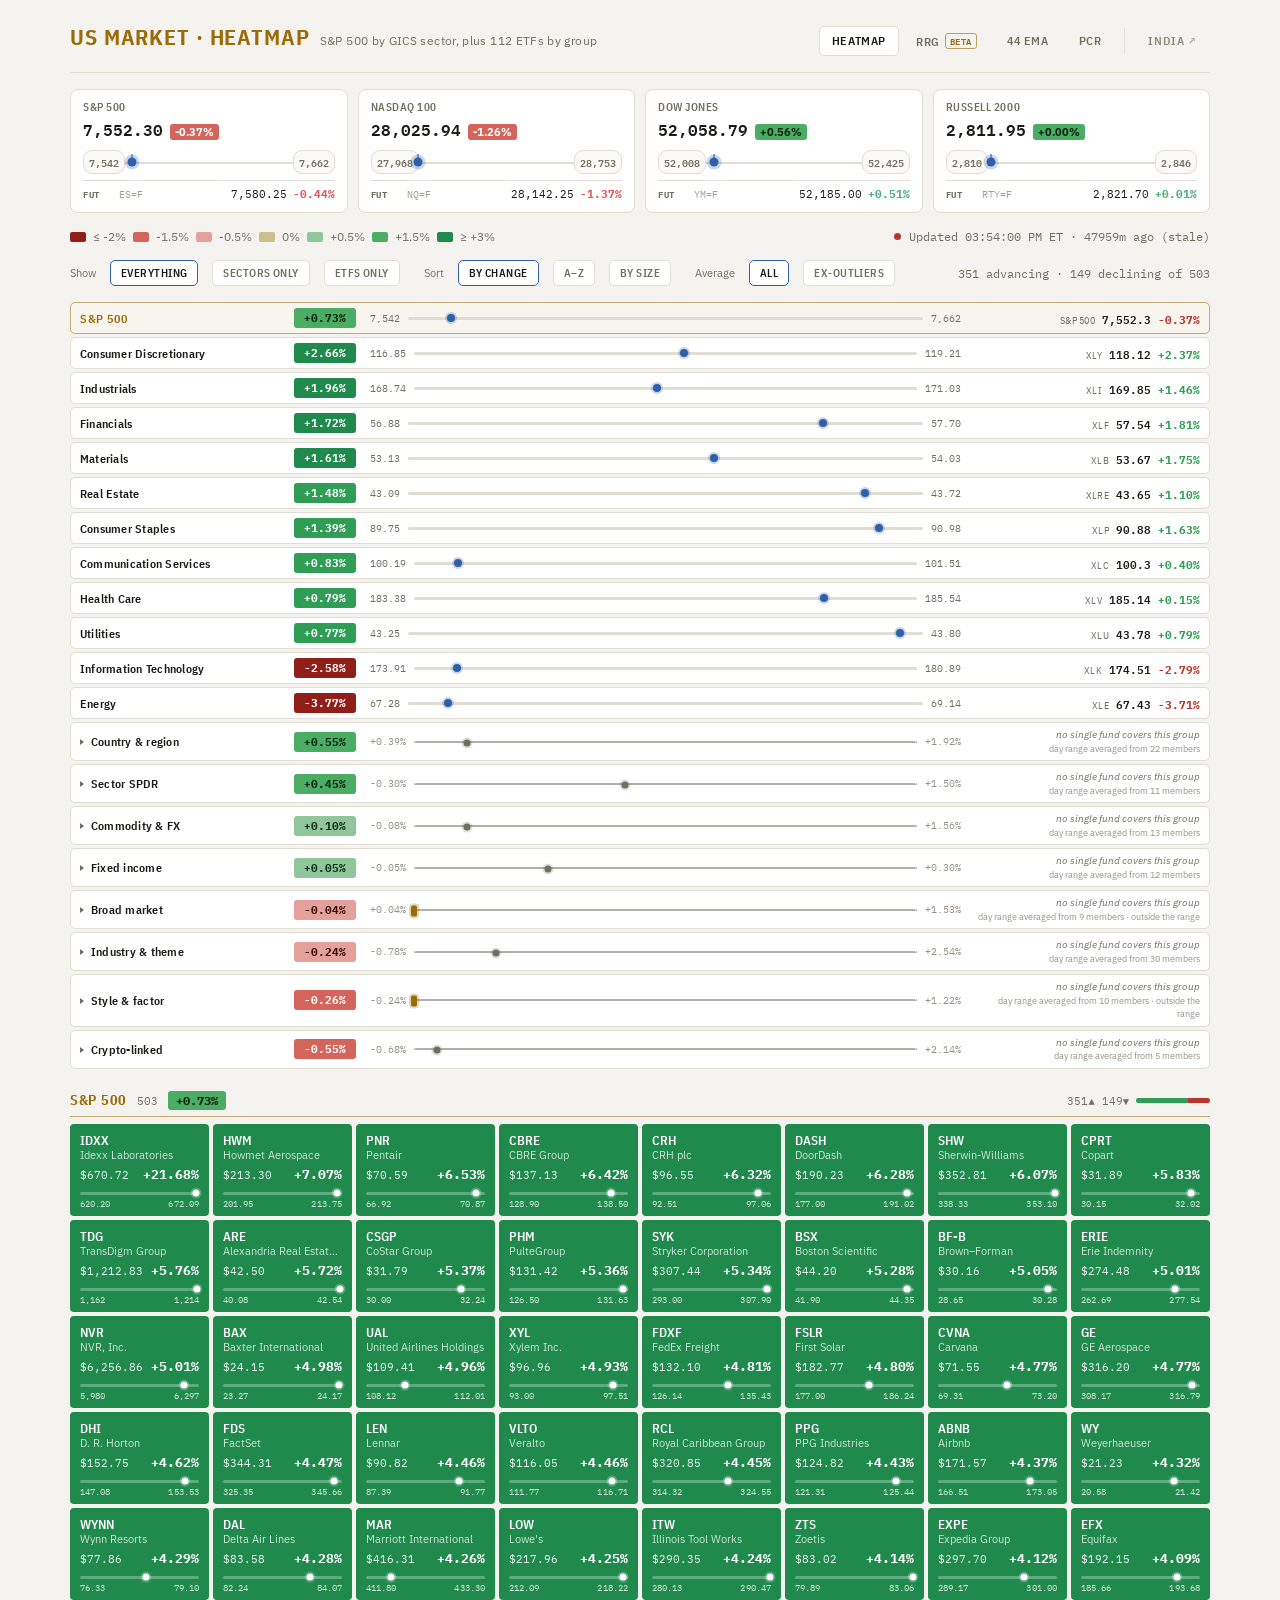
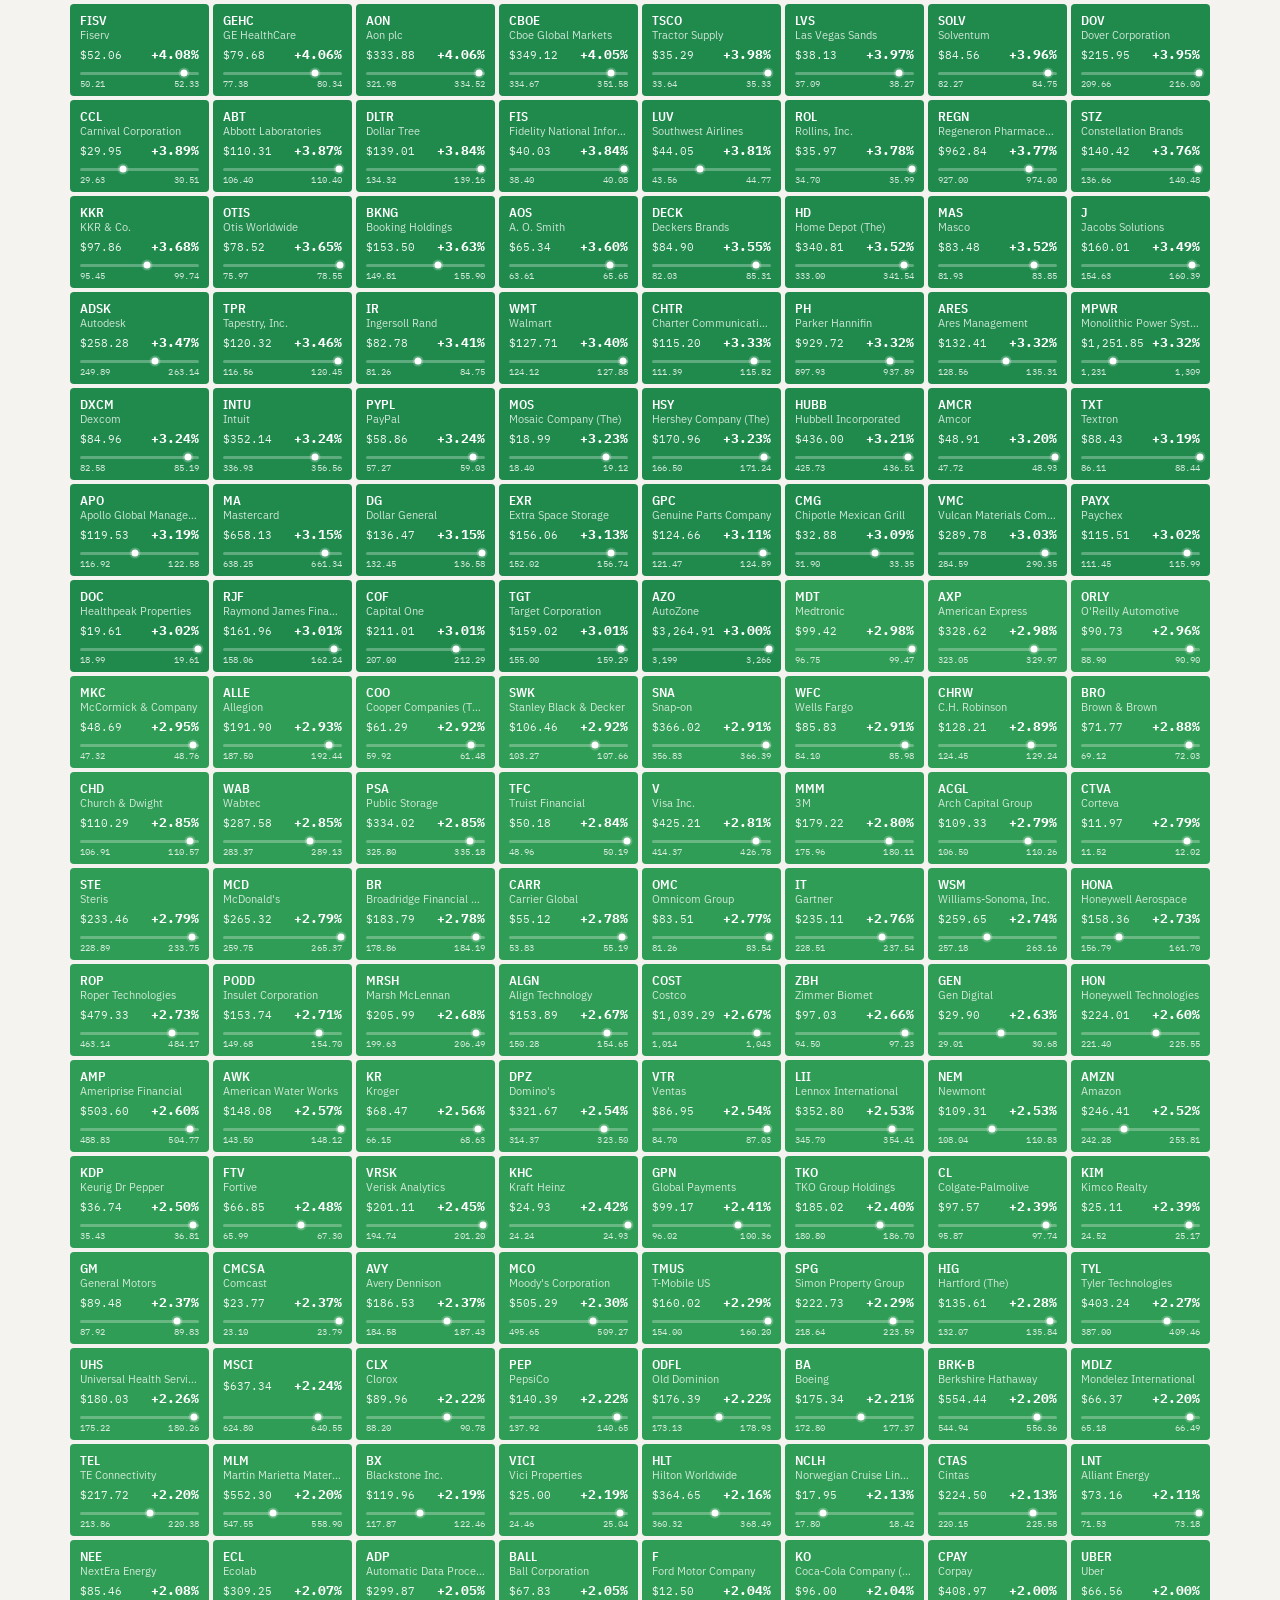
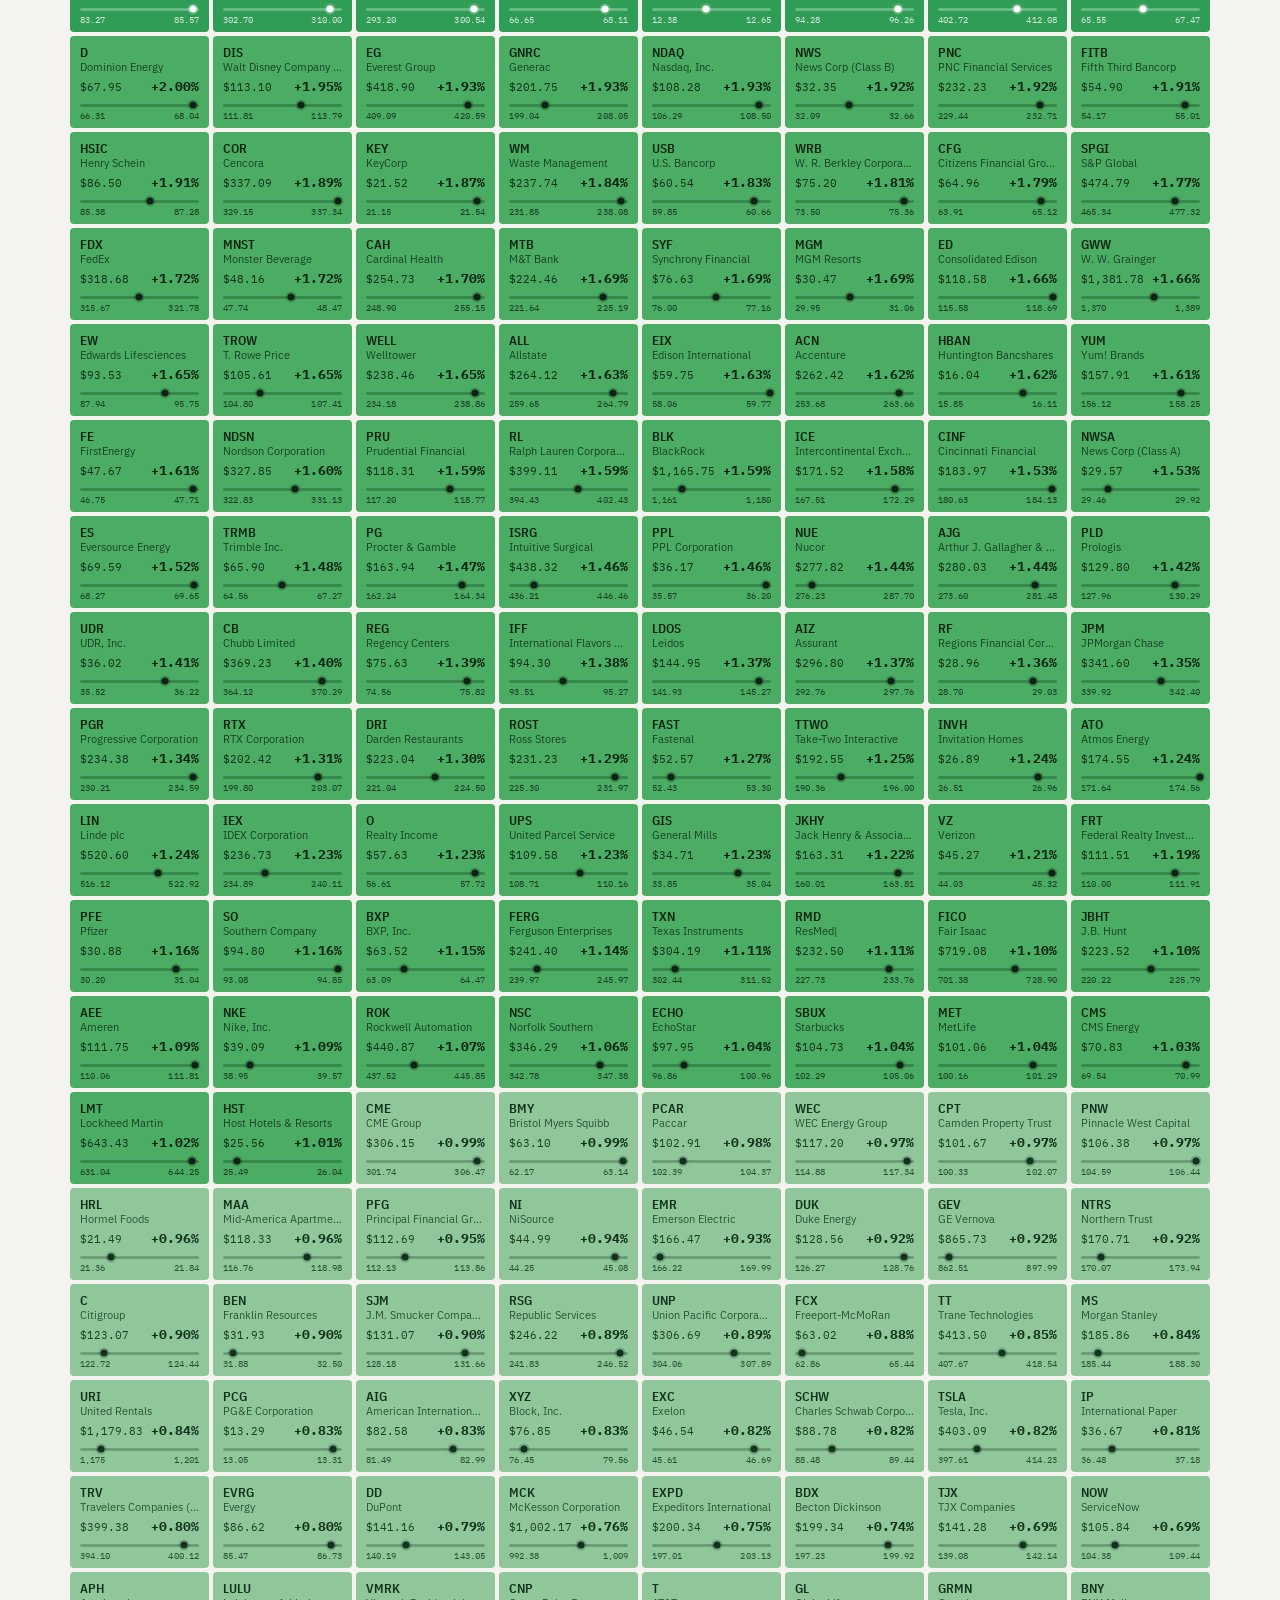
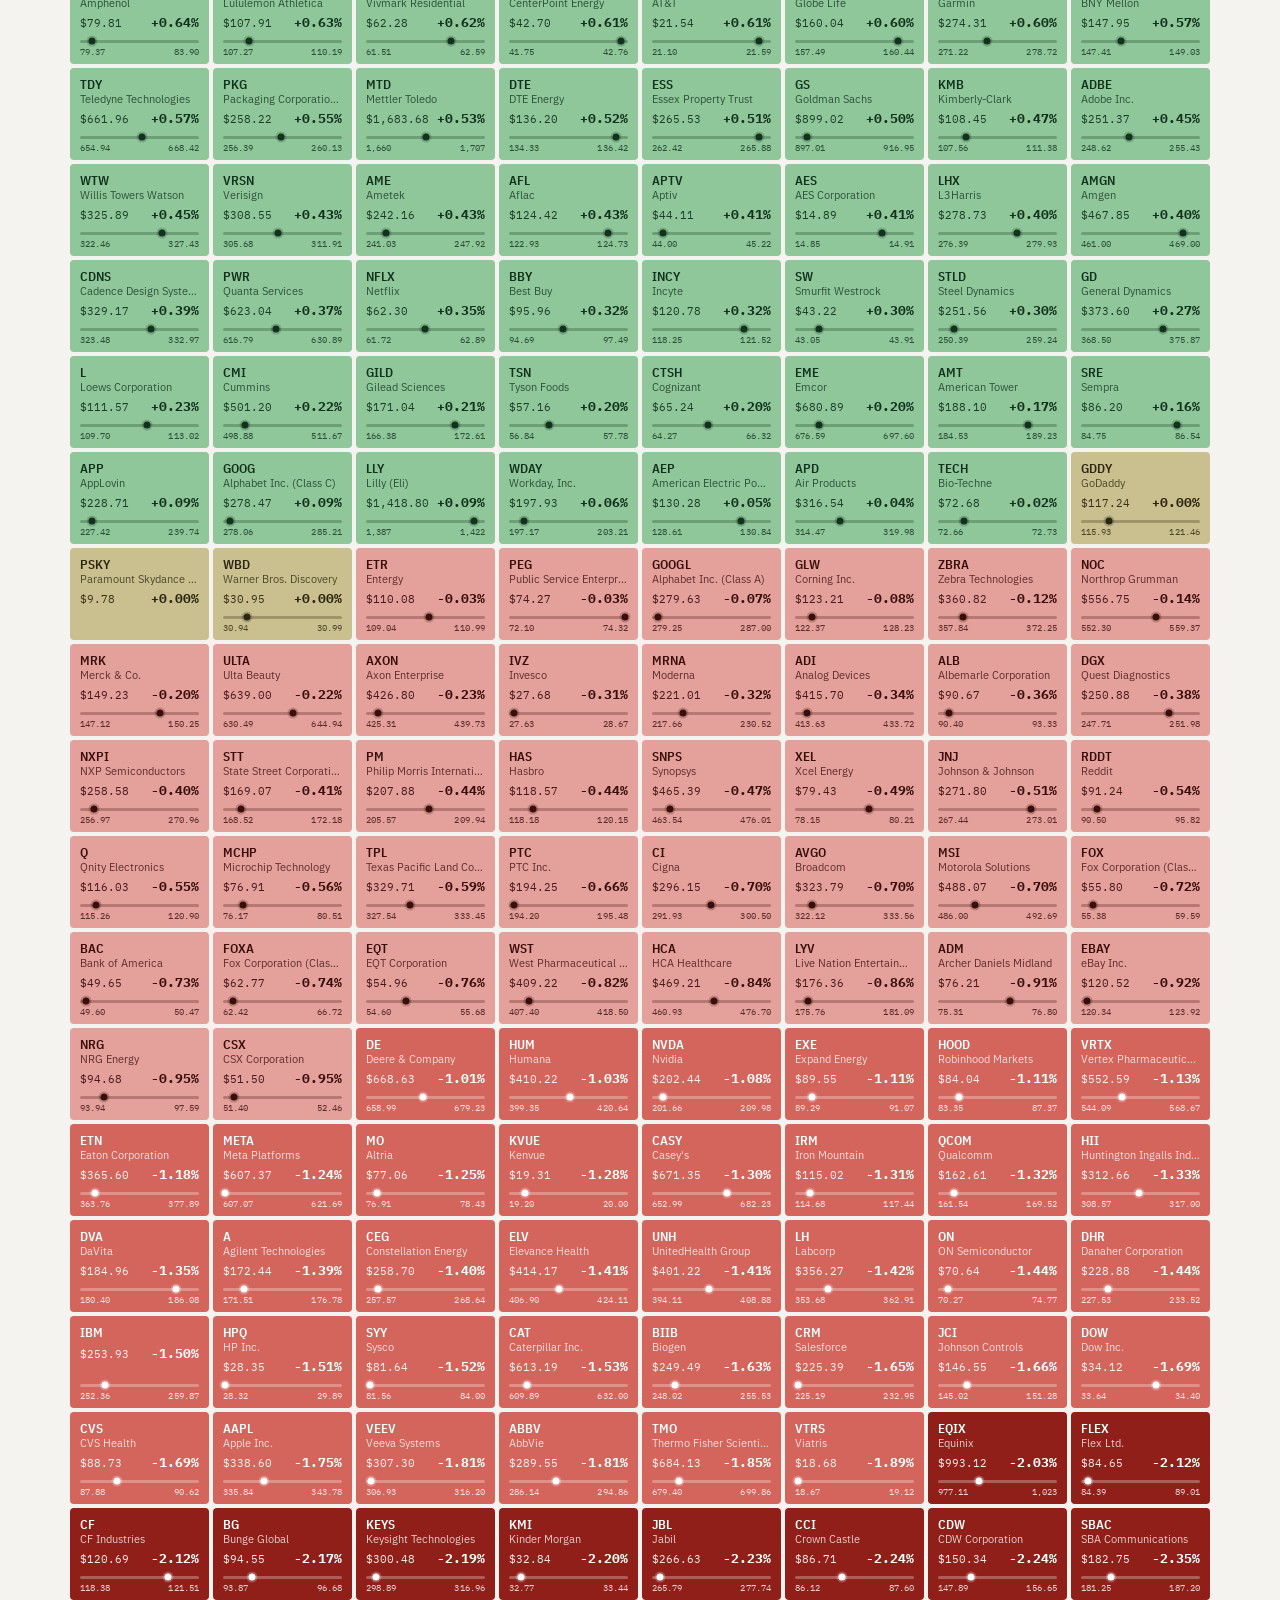
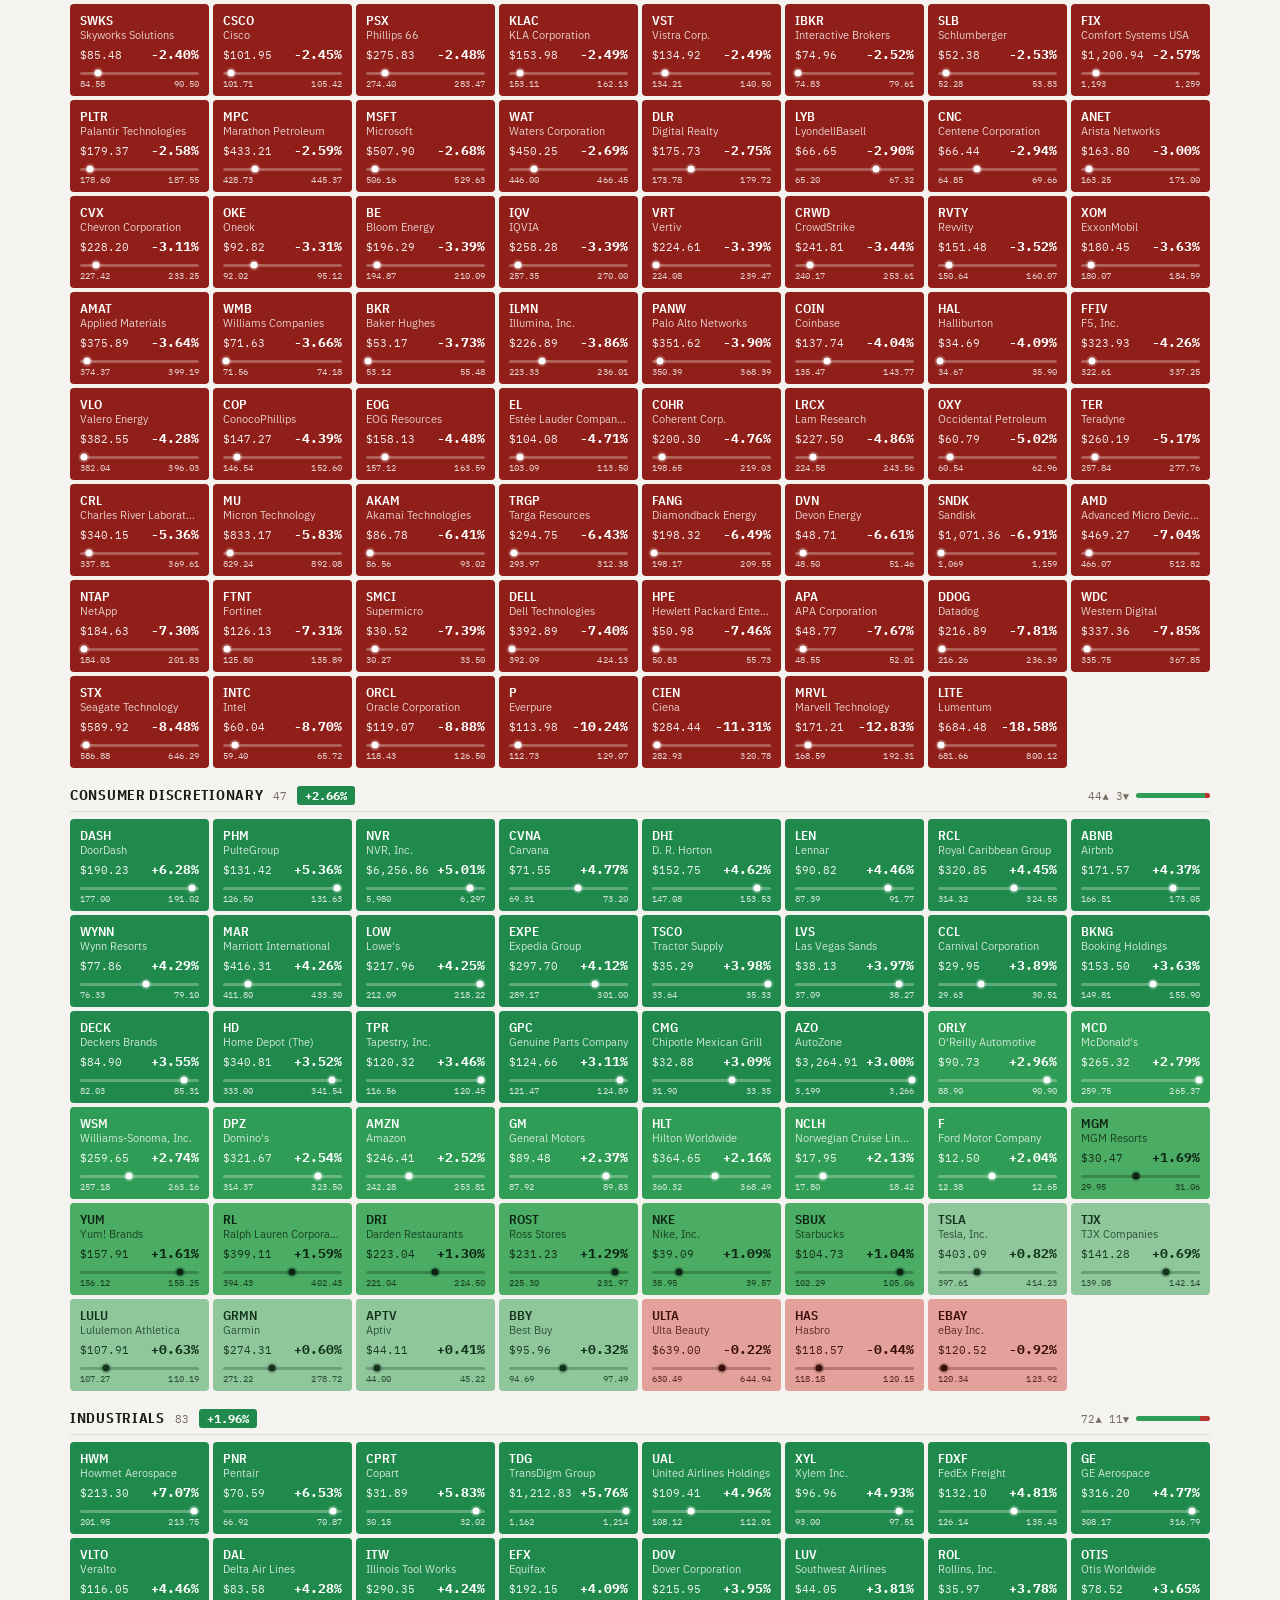
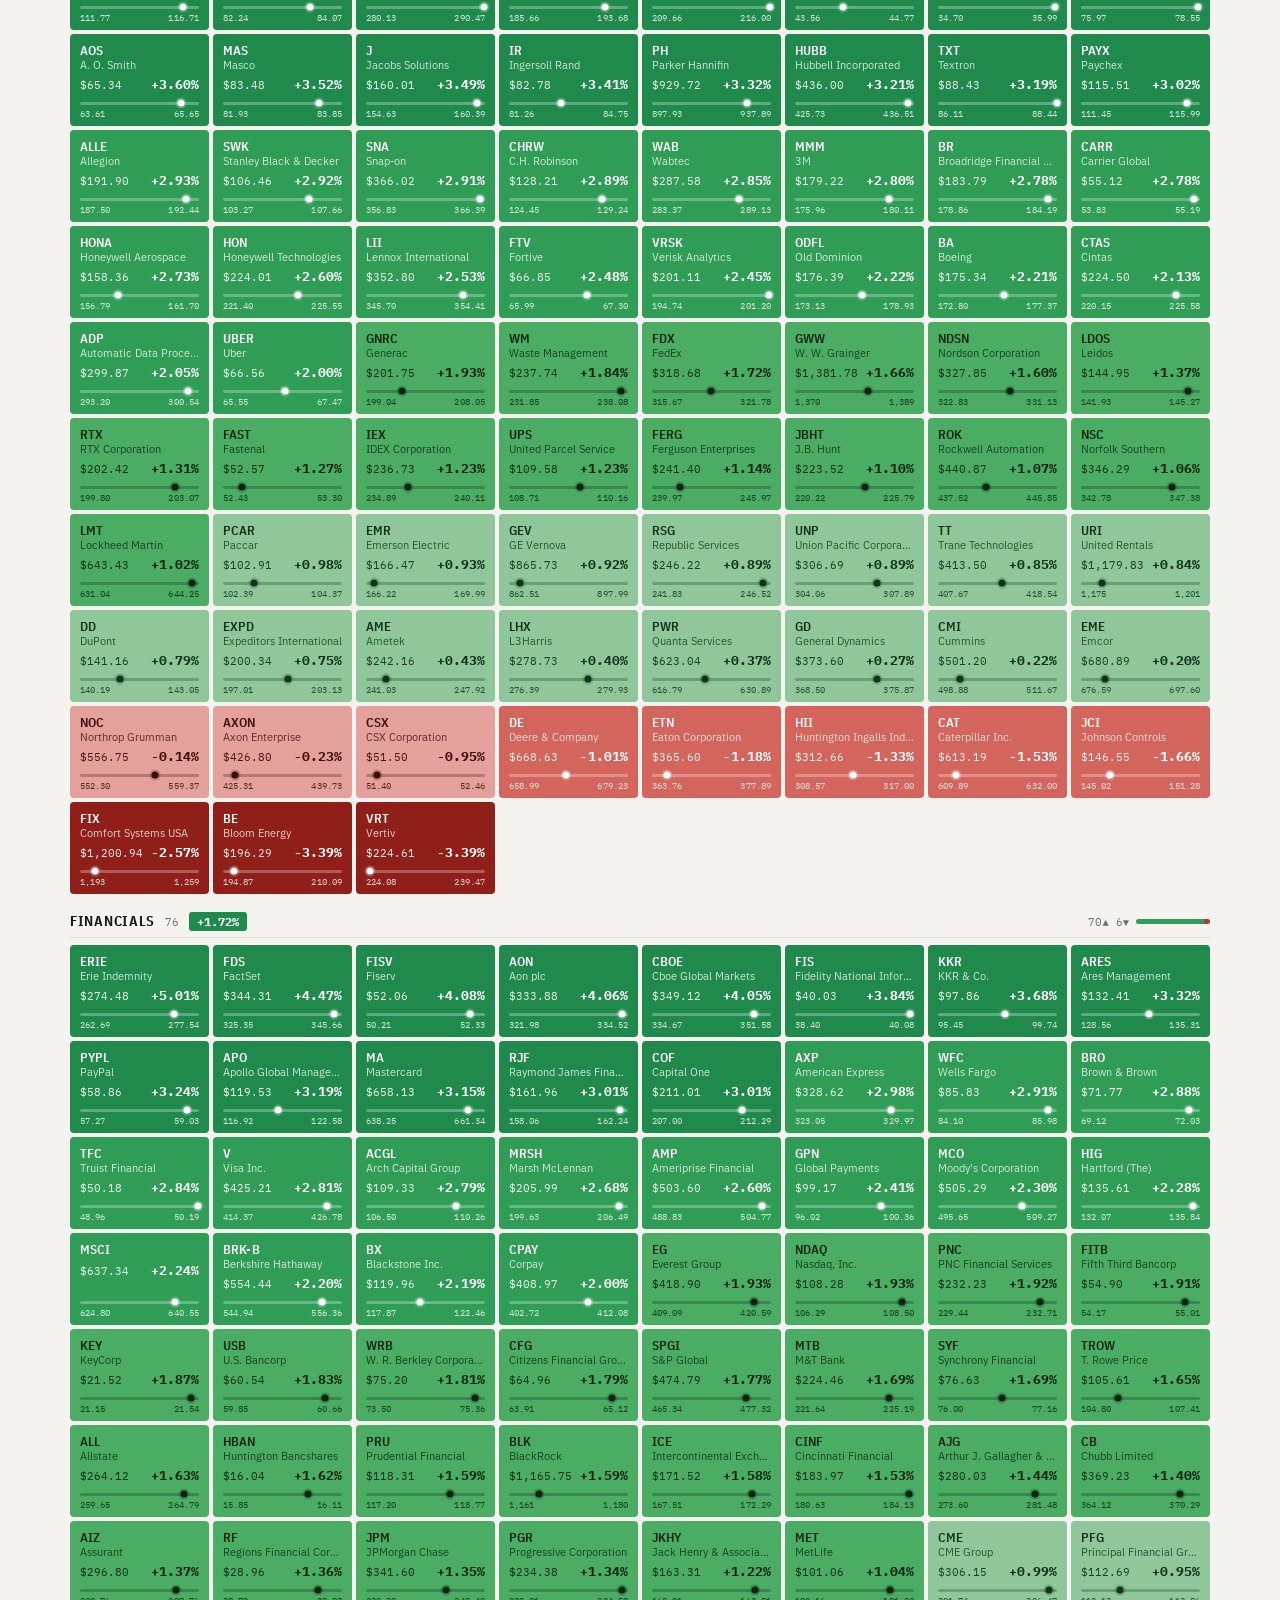
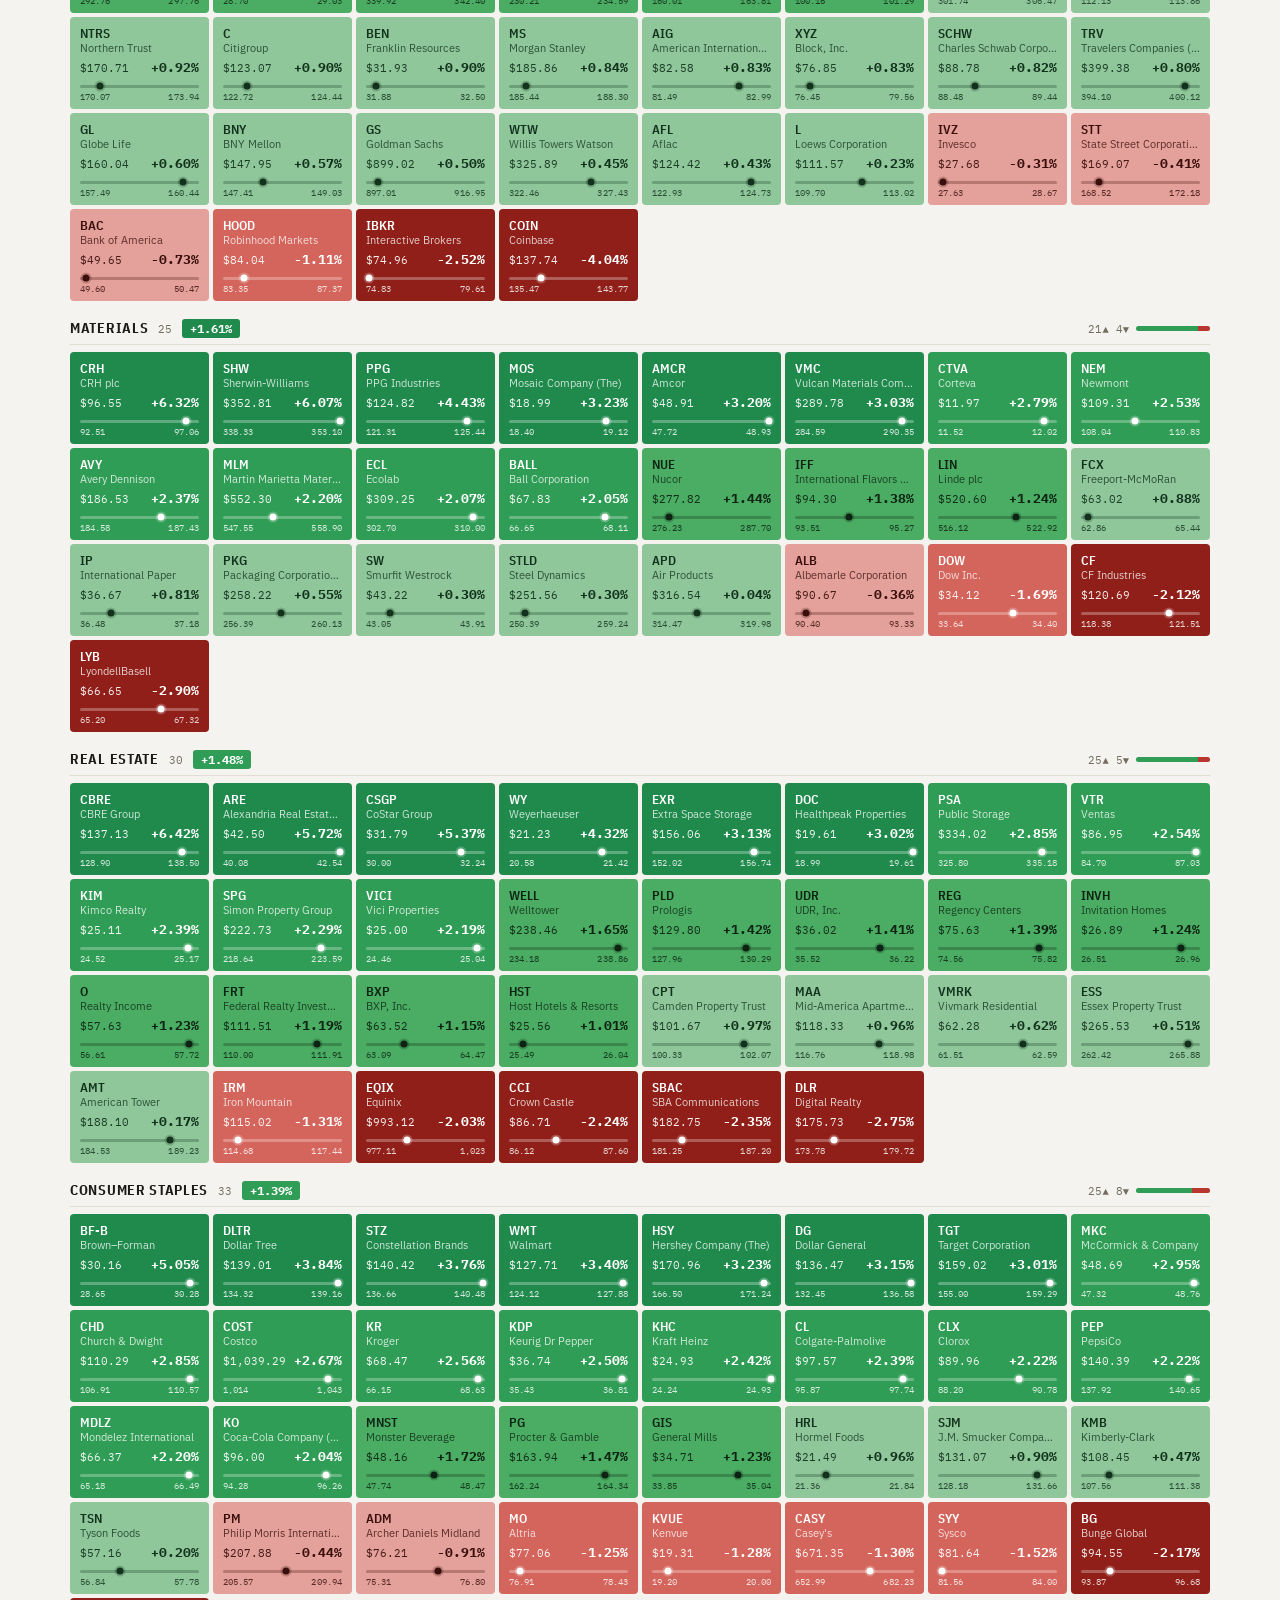
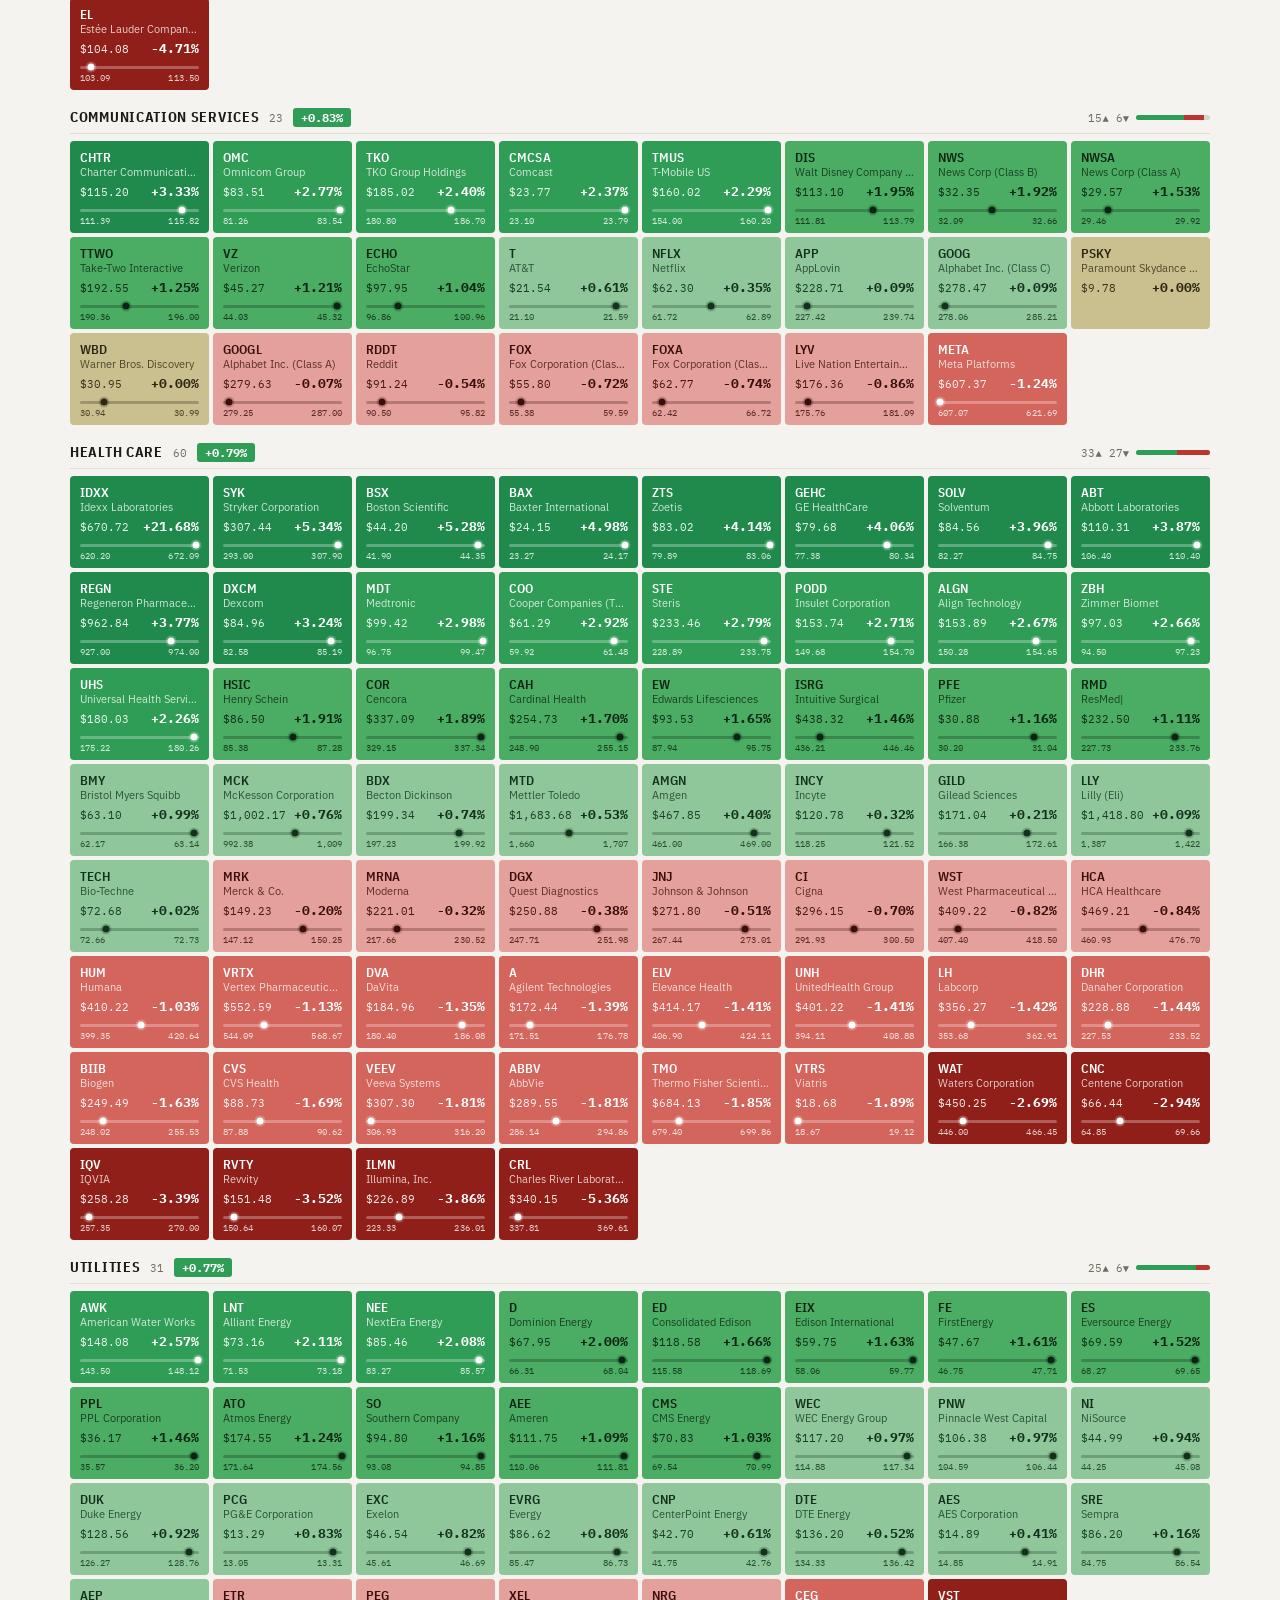
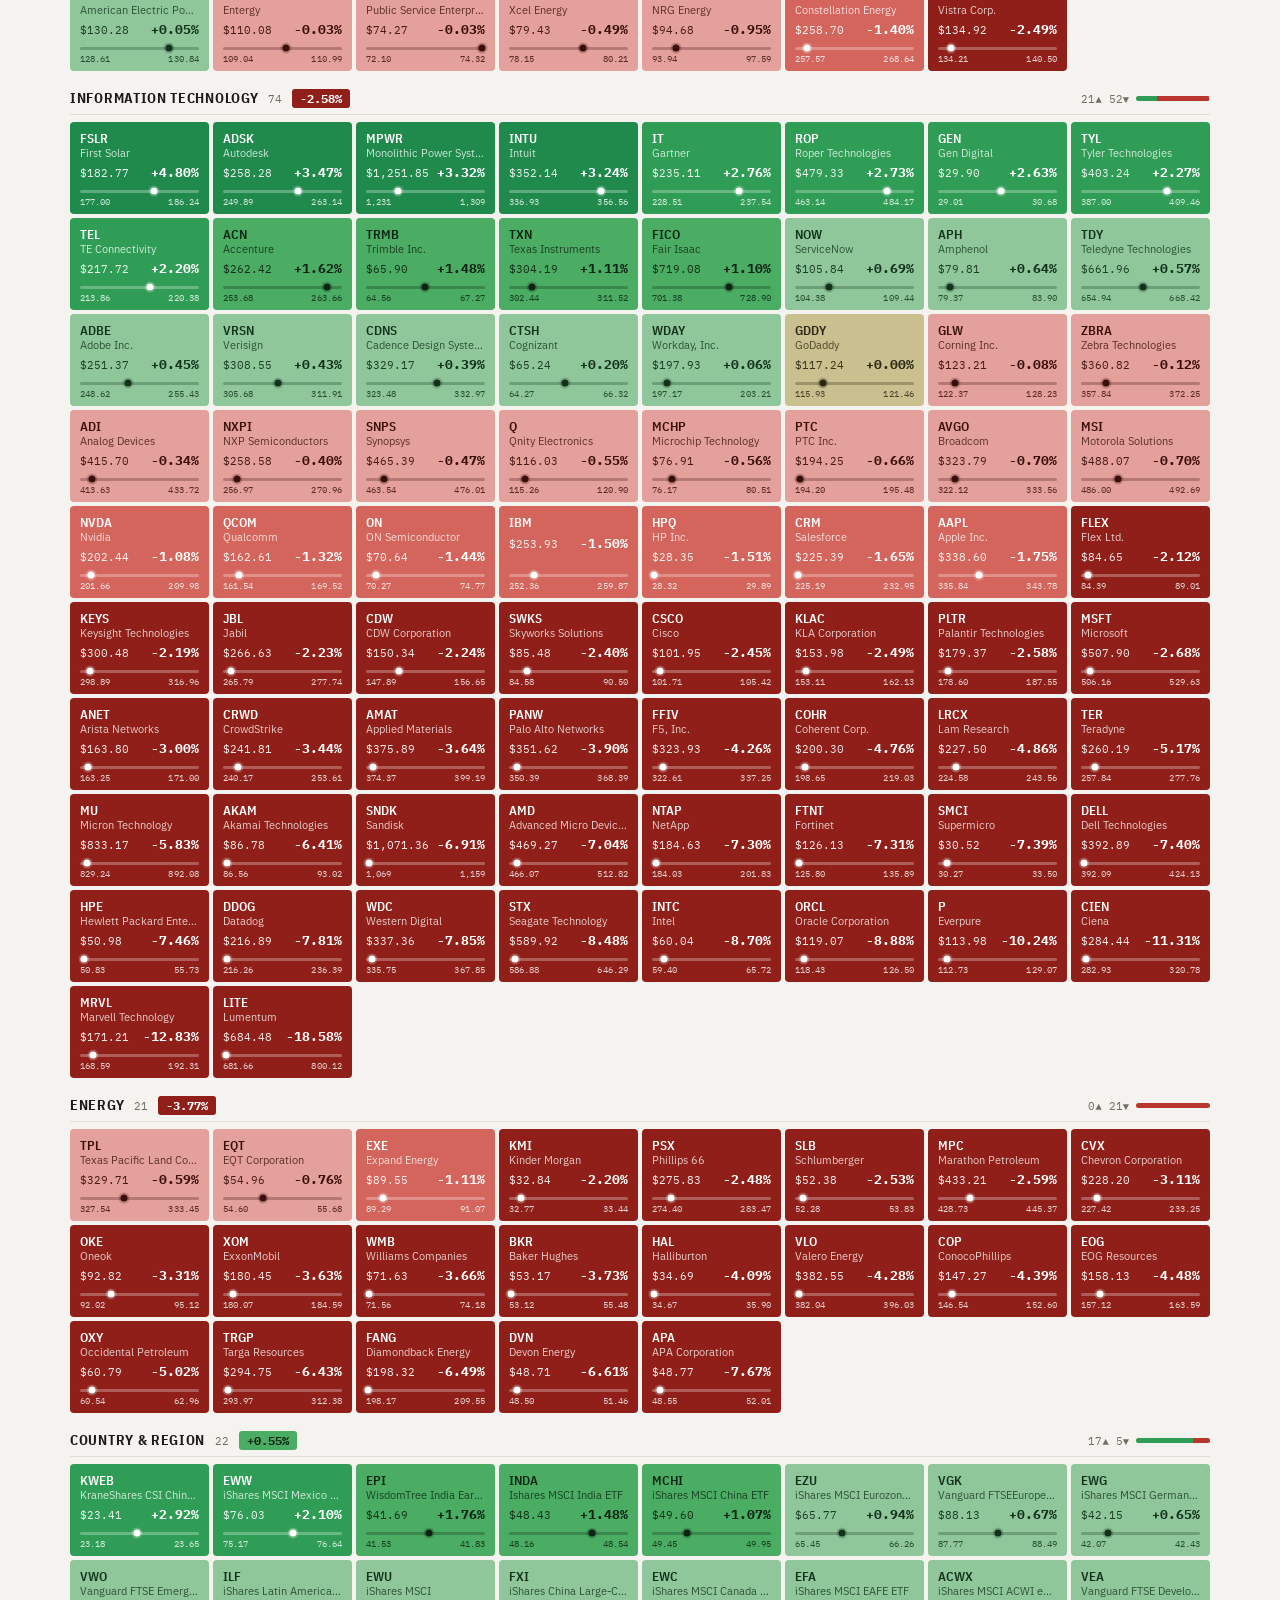
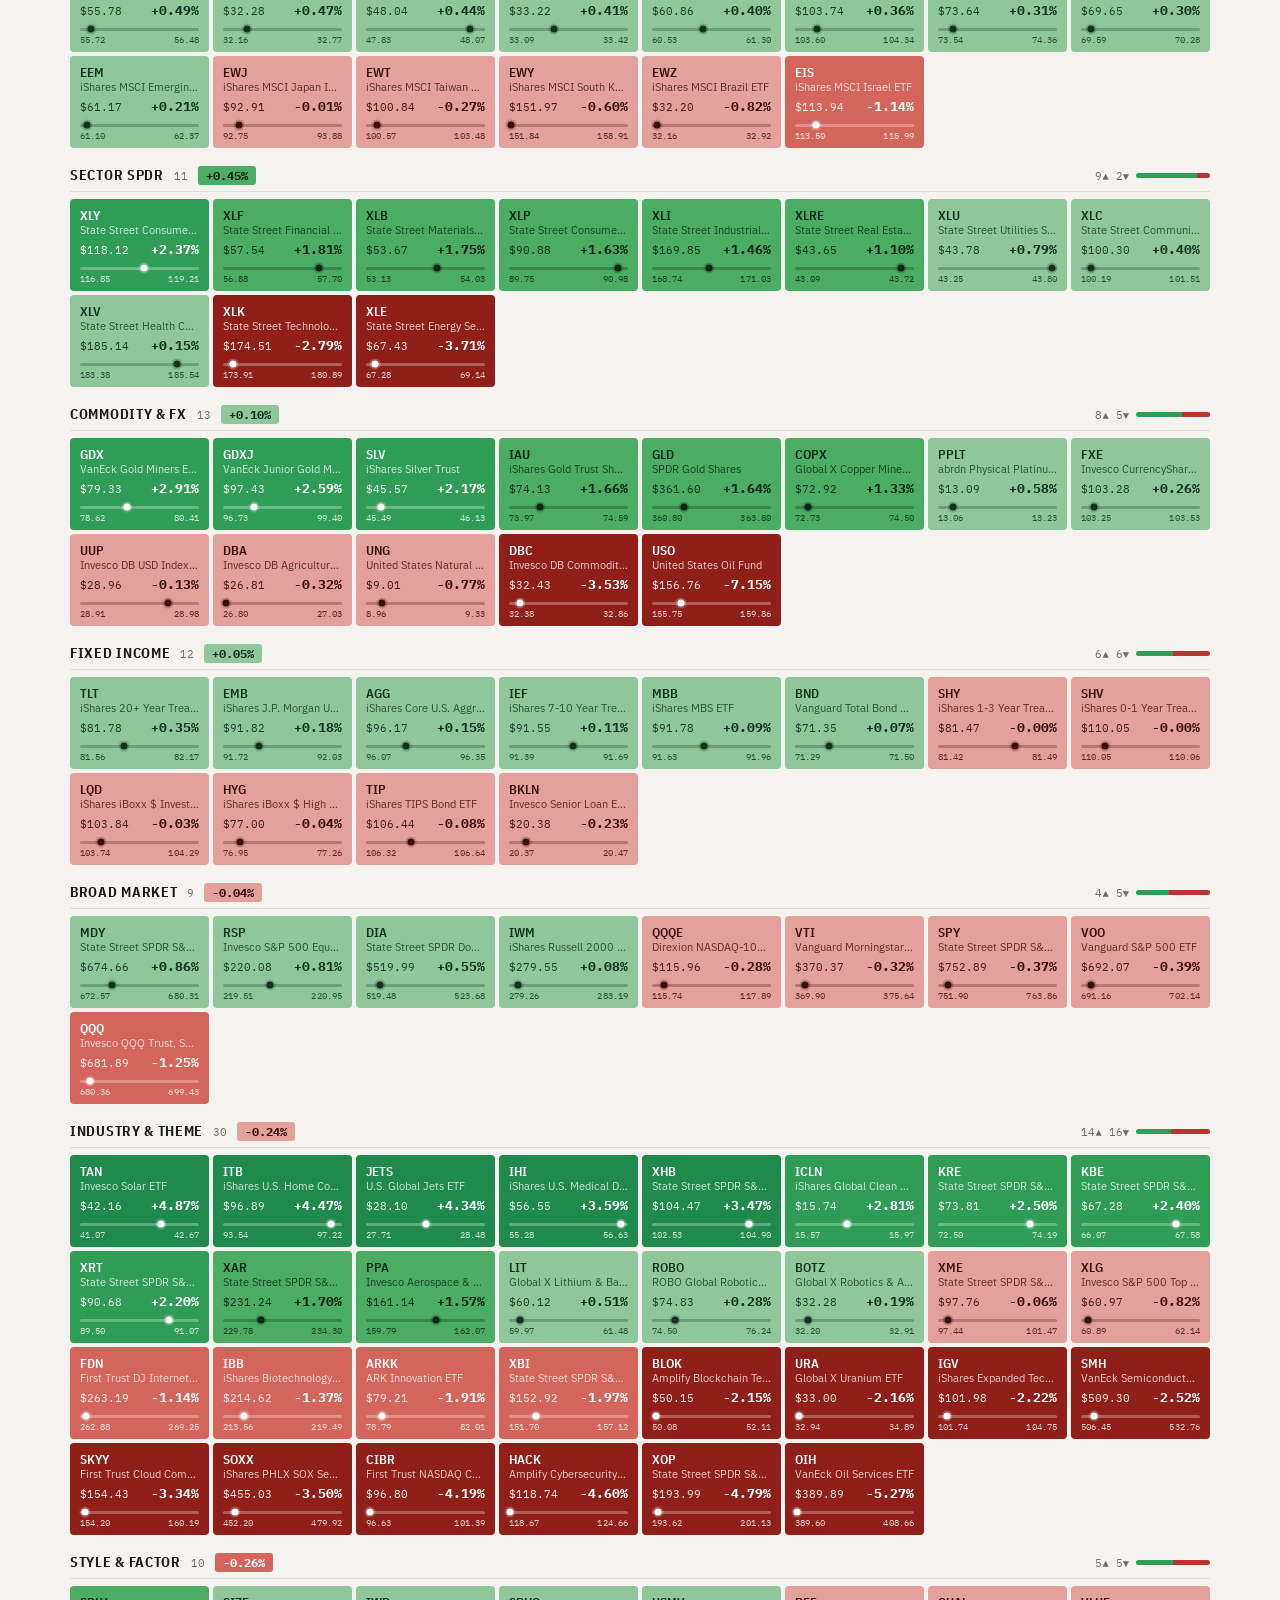
==== commit e6d63a50: "Stamp asset cache-busters from content, and guard it in CI assets/app.{js,css} were still served as " ====
--- a/index.html
+++ b/index.html
@@ -6,7 +6,7 @@
 <title>US Market Heatmap</title>
 <link rel="preconnect" href="https://fonts.gstatic.com" crossorigin>
 <link rel="stylesheet" href="https://fonts.googleapis.com/css2?family=IBM+Plex+Sans+Condensed:wght@500;600;700&family=IBM+Plex+Sans:wght@400;500;600&family=IBM+Plex+Mono:wght@400;500;600;700&display=swap">
-<link rel="stylesheet" href="assets/app.css?v=20261005c">
+<link rel="stylesheet" href="assets/app.css?v=e64c2172d9">
 </head>
 <body>
 <div class="wrap">
@@ -104,7 +104,7 @@
   <div class="disclaimer">Market data: Yahoo Finance (unofficial; may be delayed or inaccurate). For information only &mdash; not investment advice, and not a recommendation to buy, sell or hold any security. Verify with your broker before acting. <a href="../nifty-heatmap-web/privacy.html" style="color:inherit">Privacy policy</a></div>
 </div>
 
-<script src="assets/app.js?v=20261005c"></script>
+<script src="assets/app.js?v=e64c2172d9"></script>
 <script>
 renderLegend('legend');
 initBackToTop();
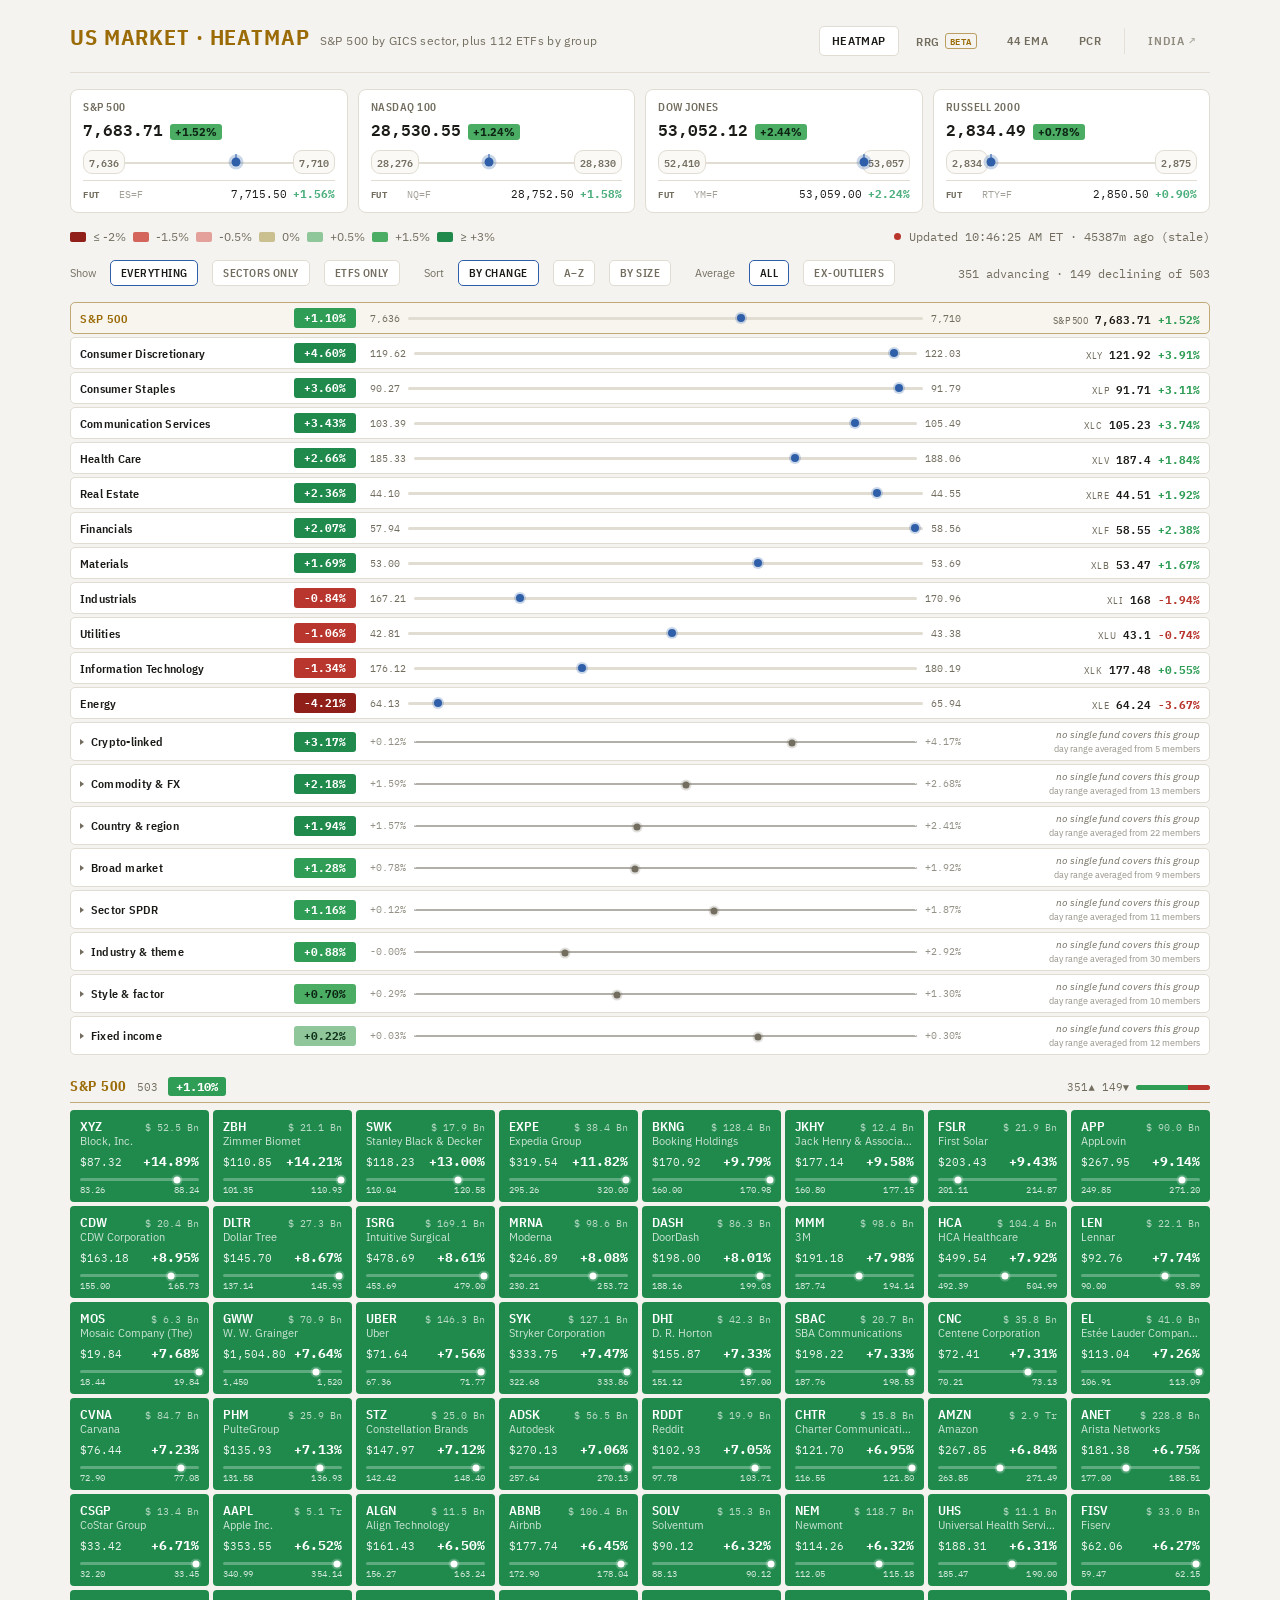
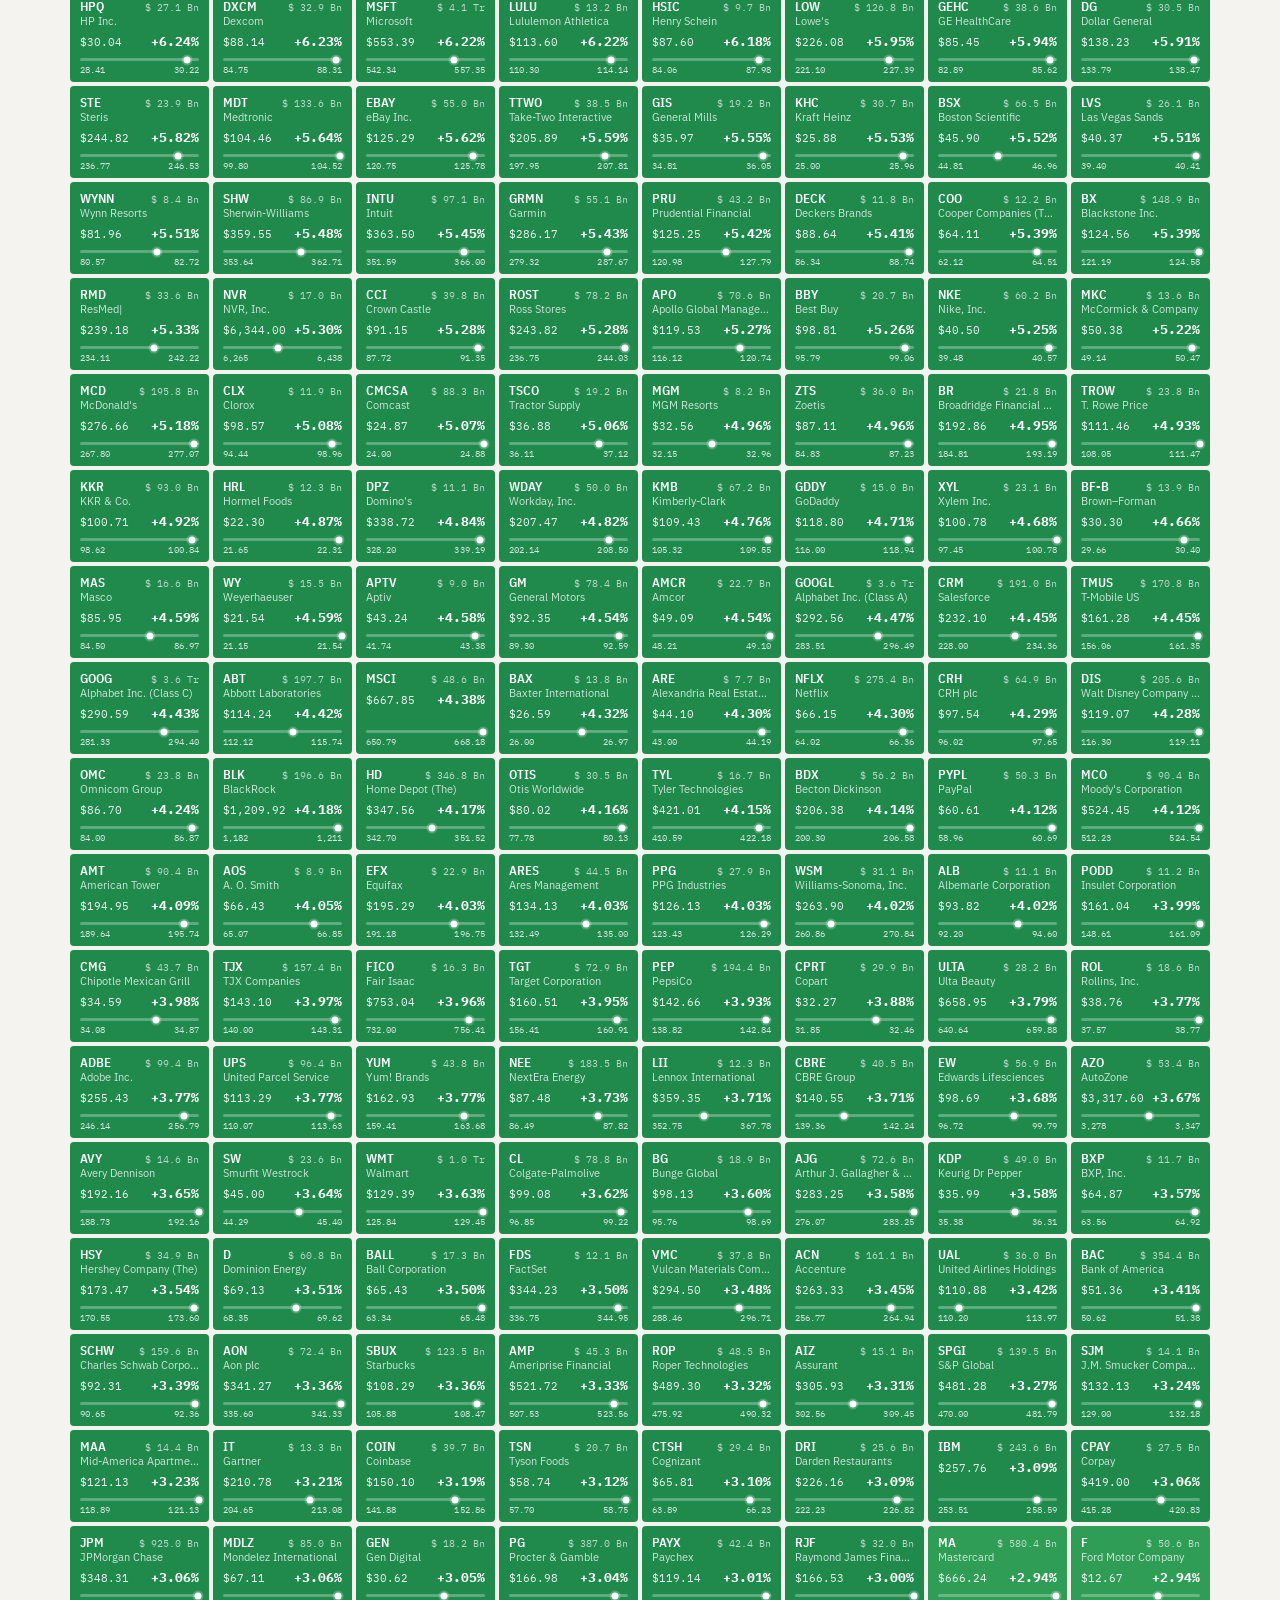
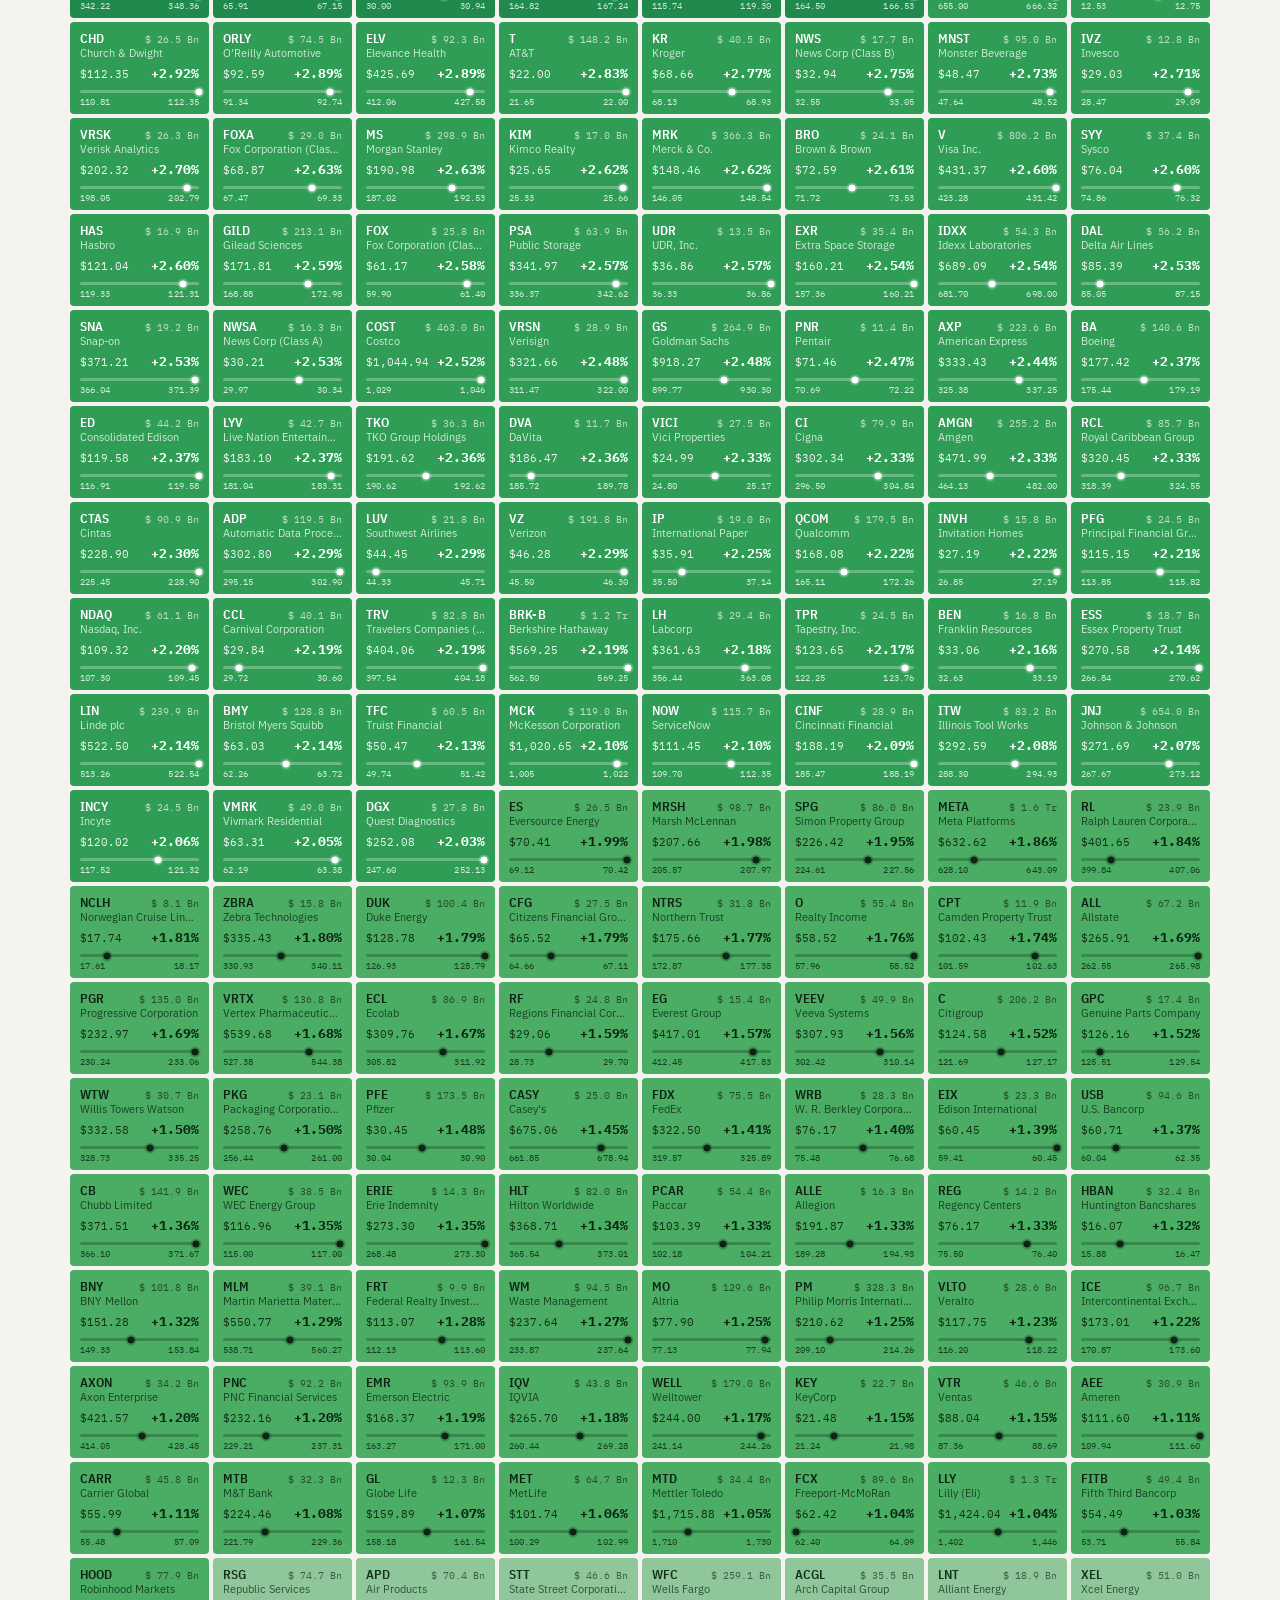
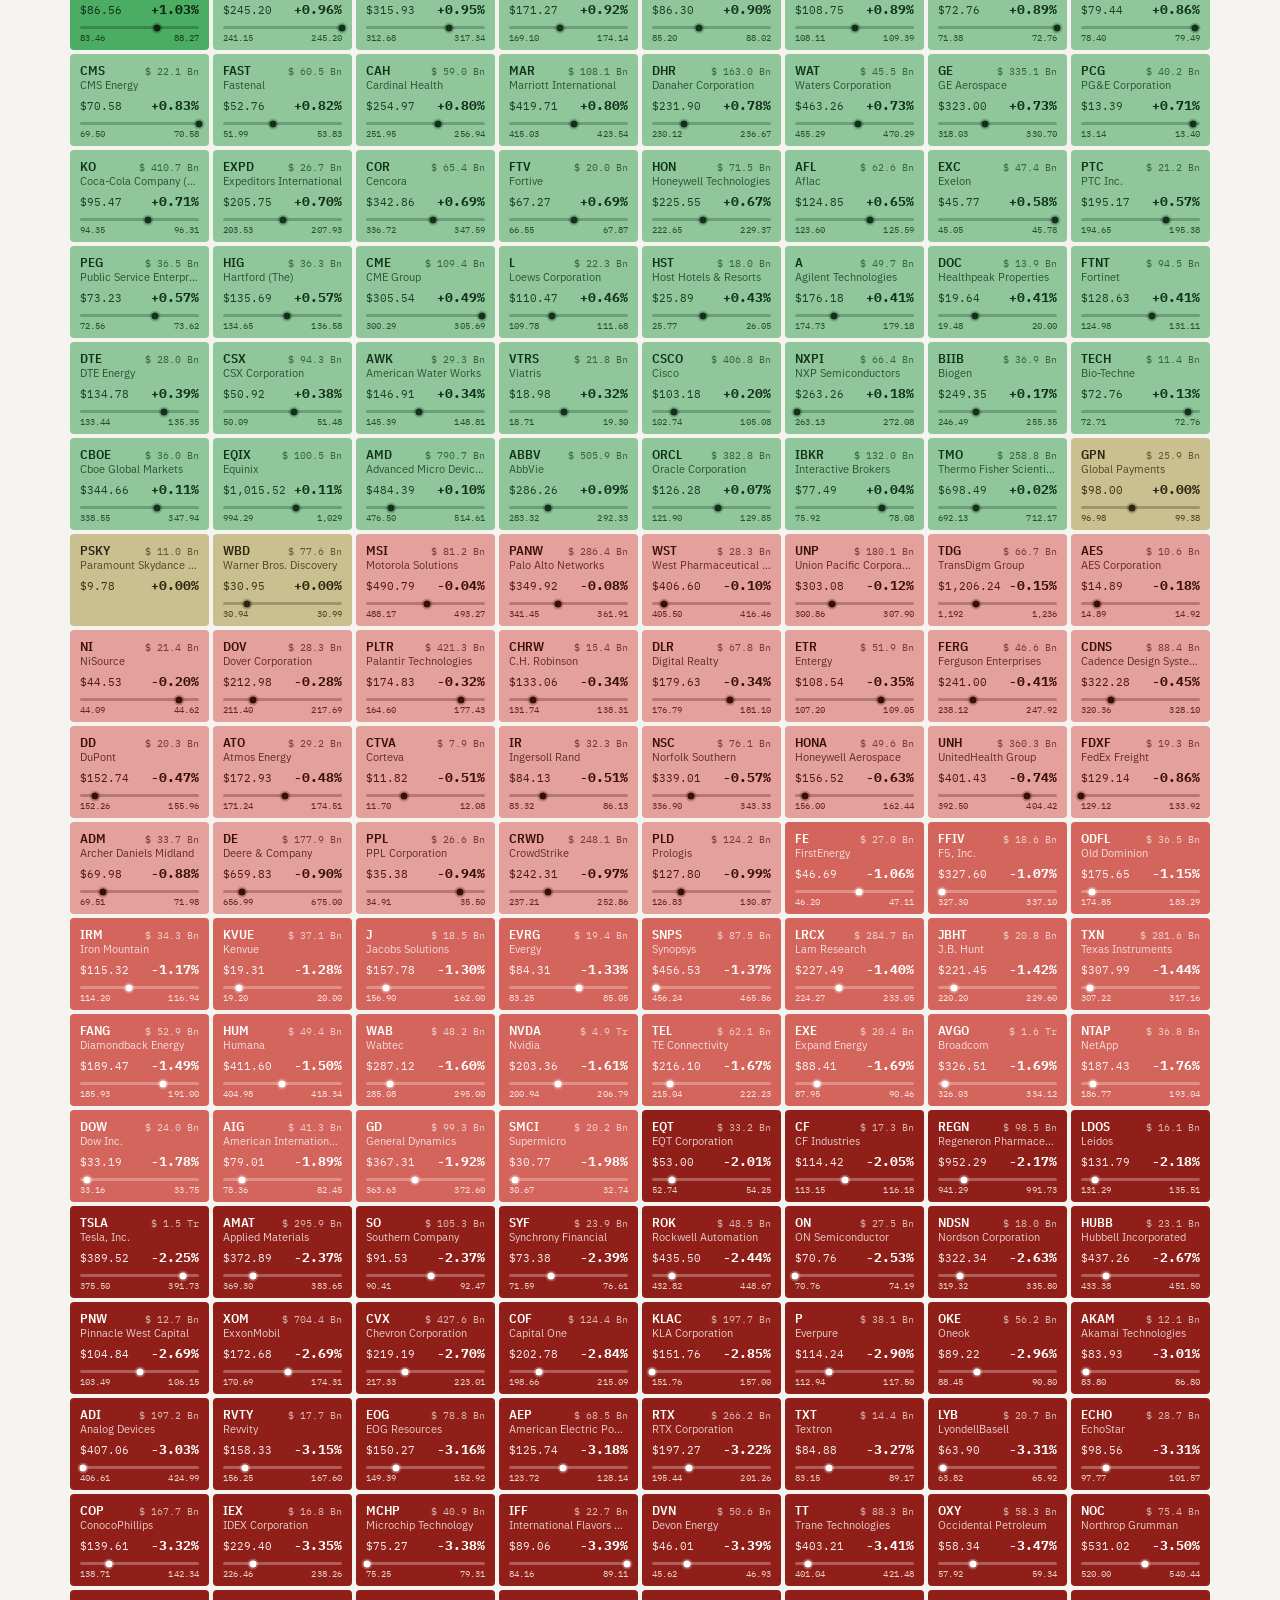
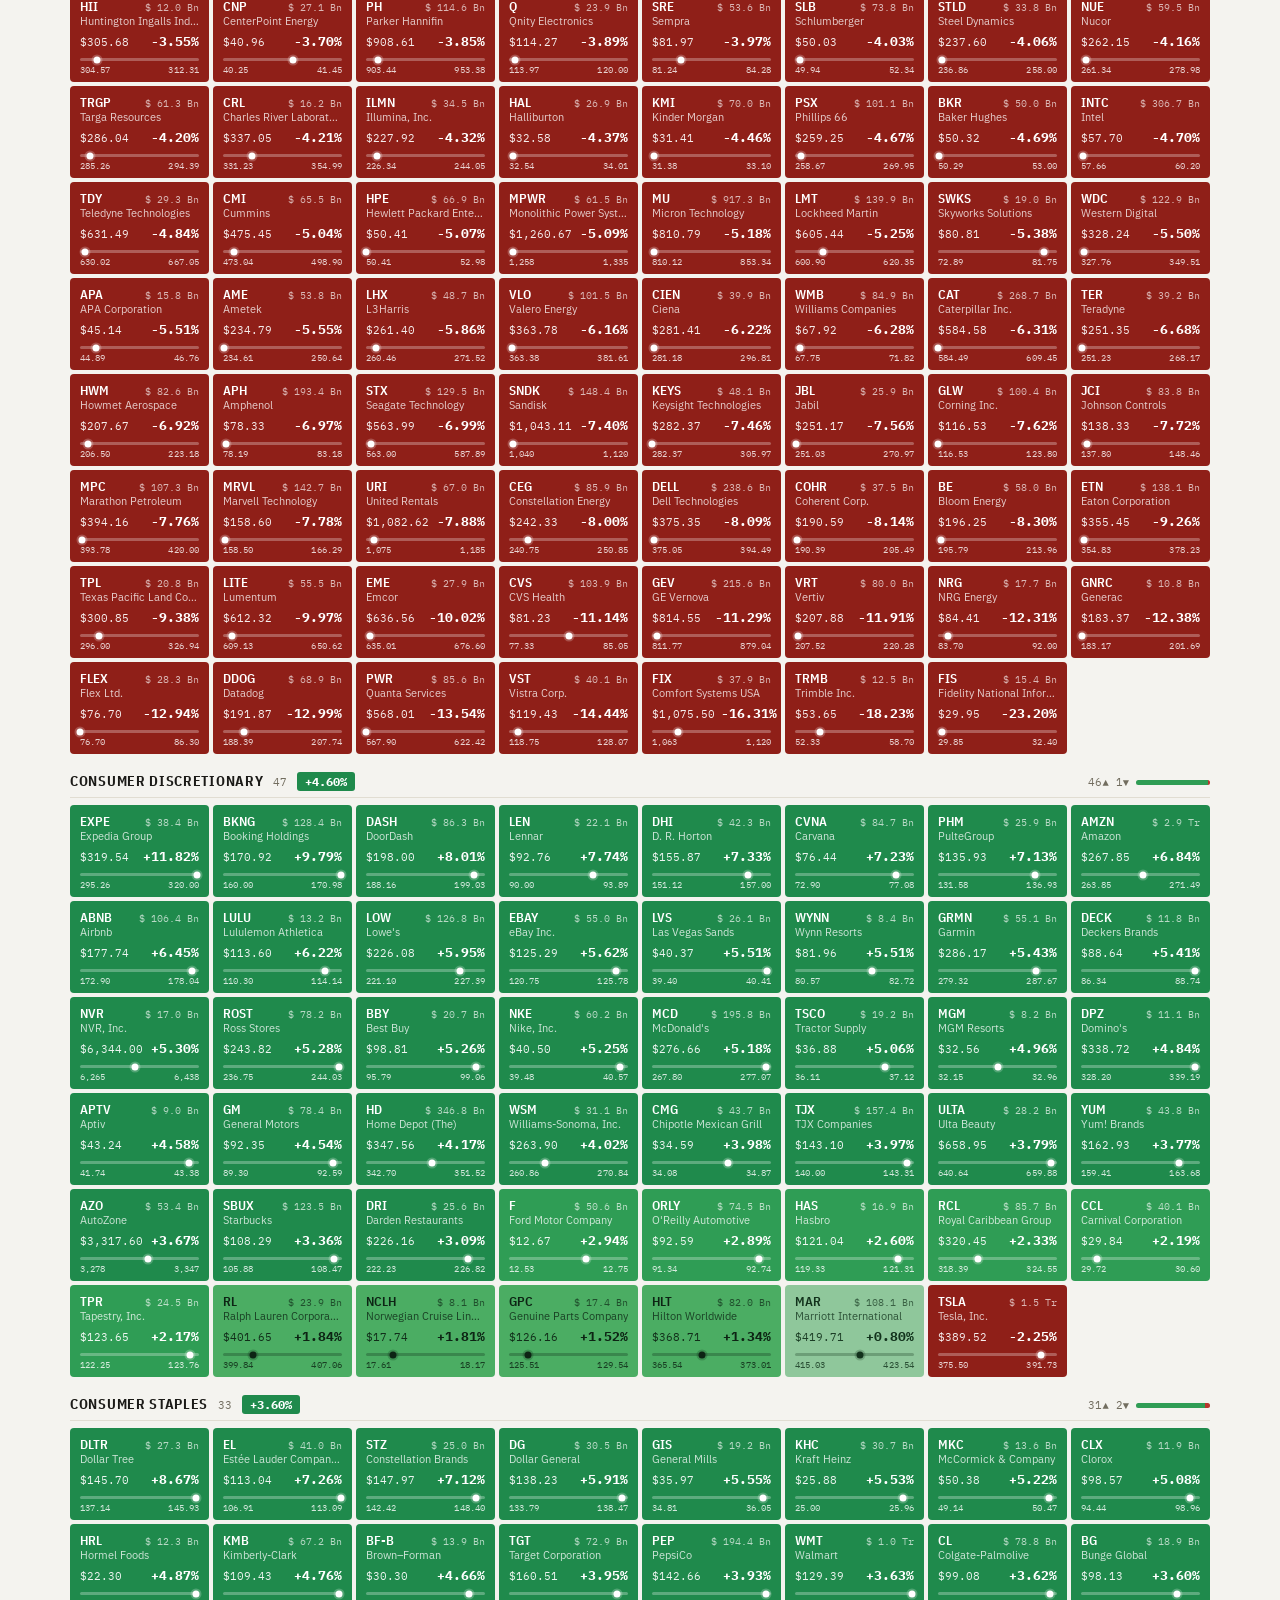
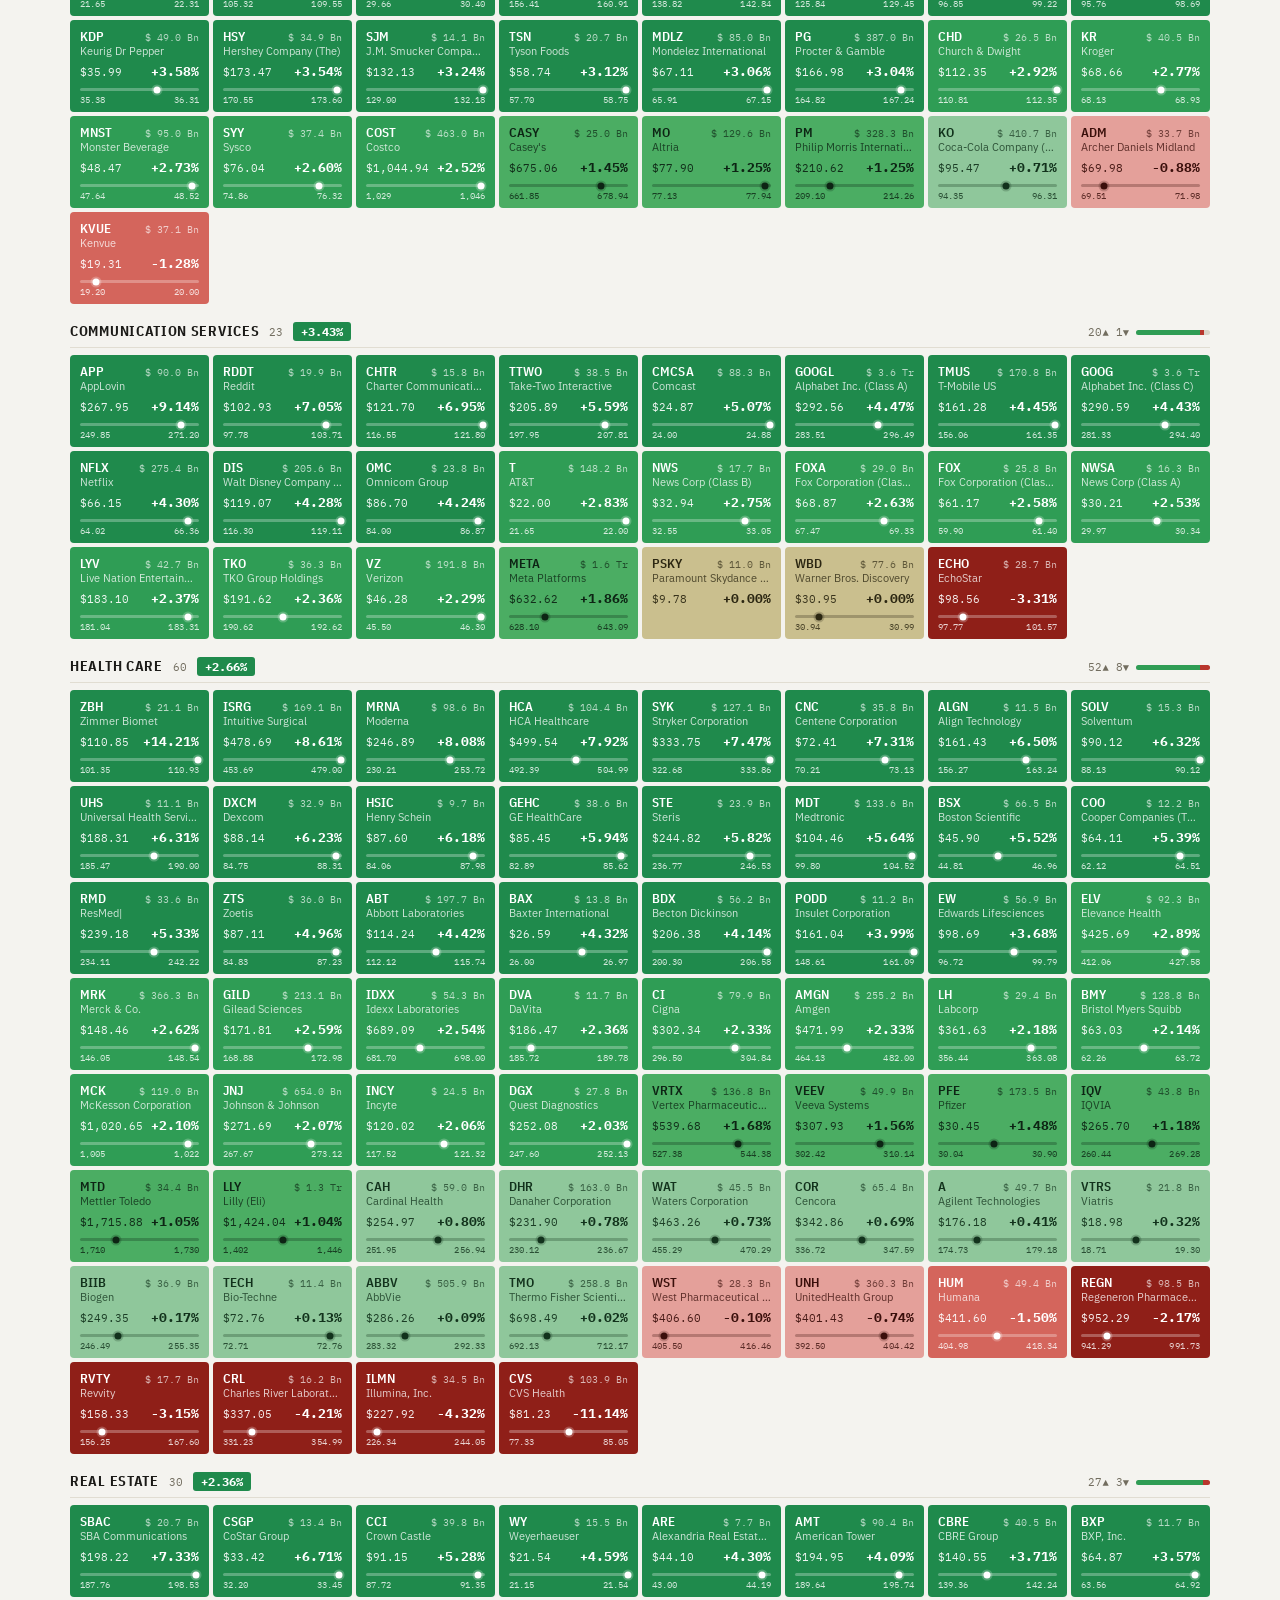
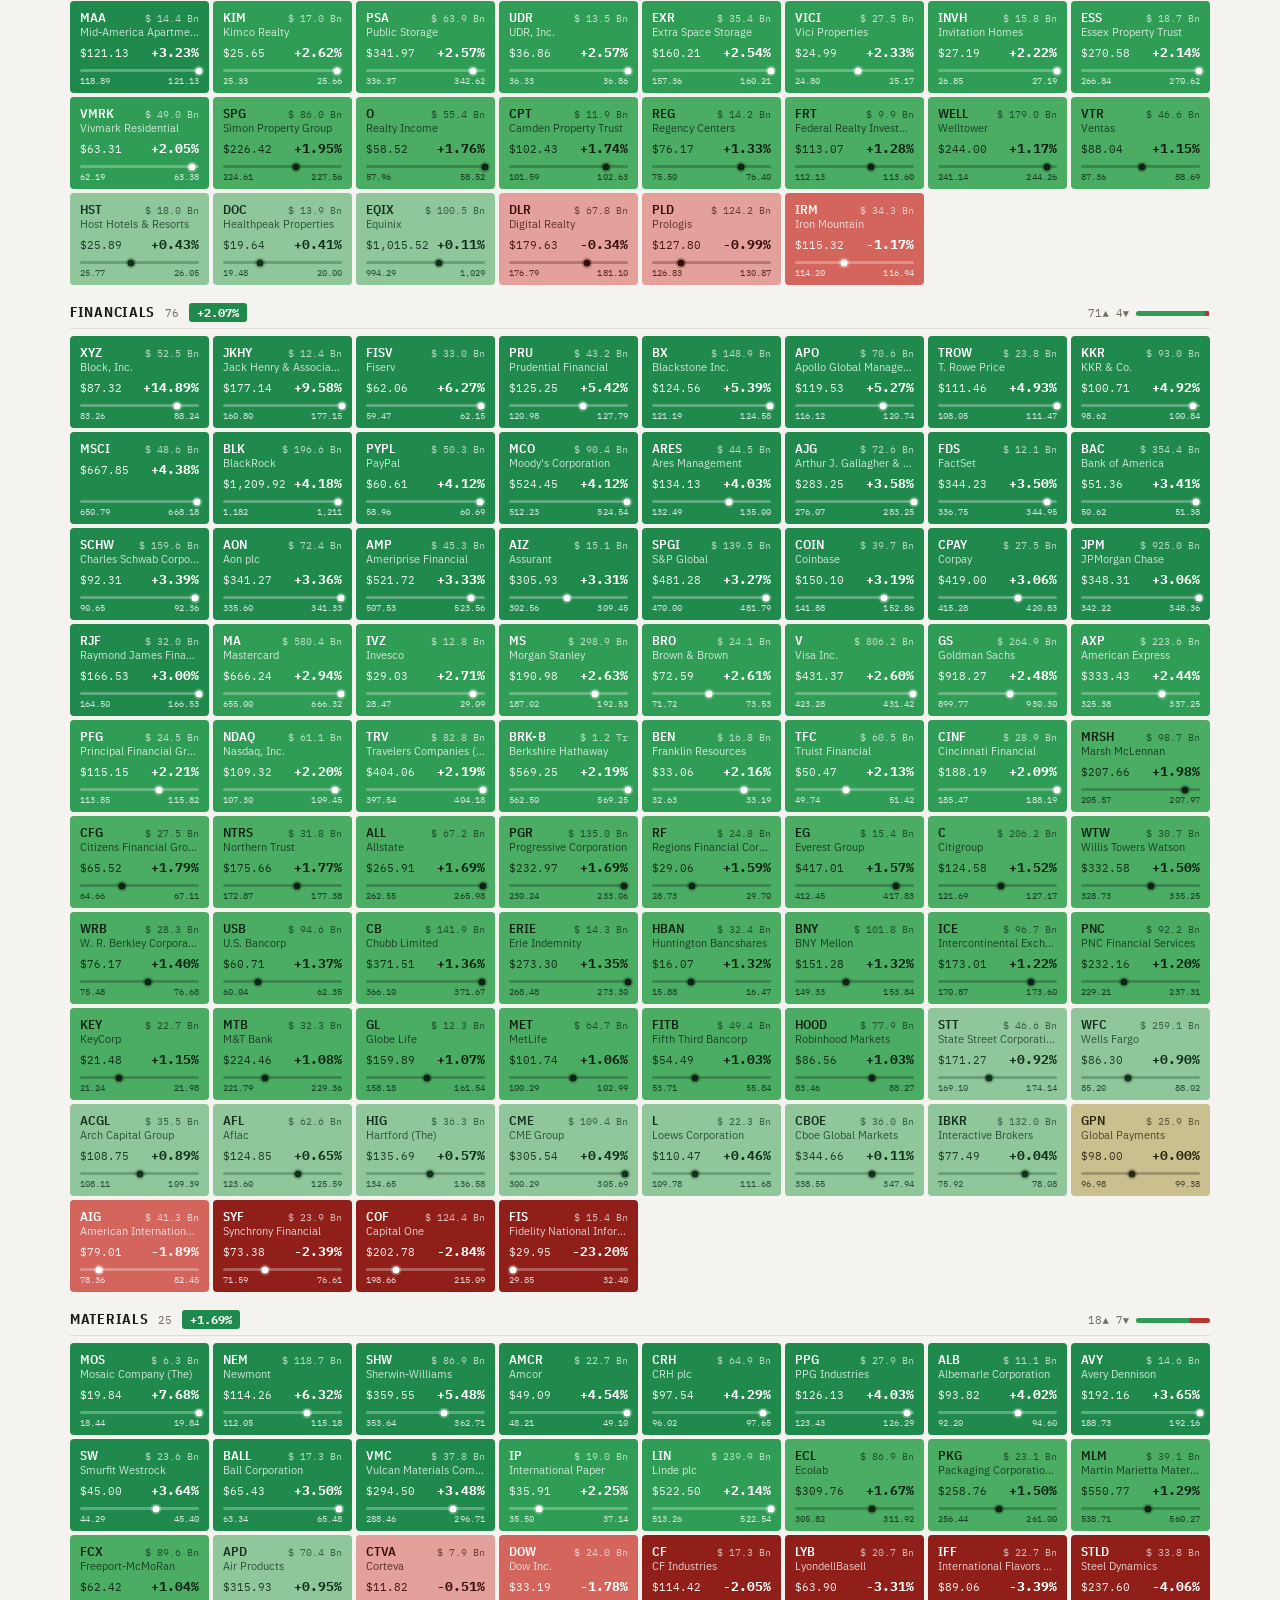
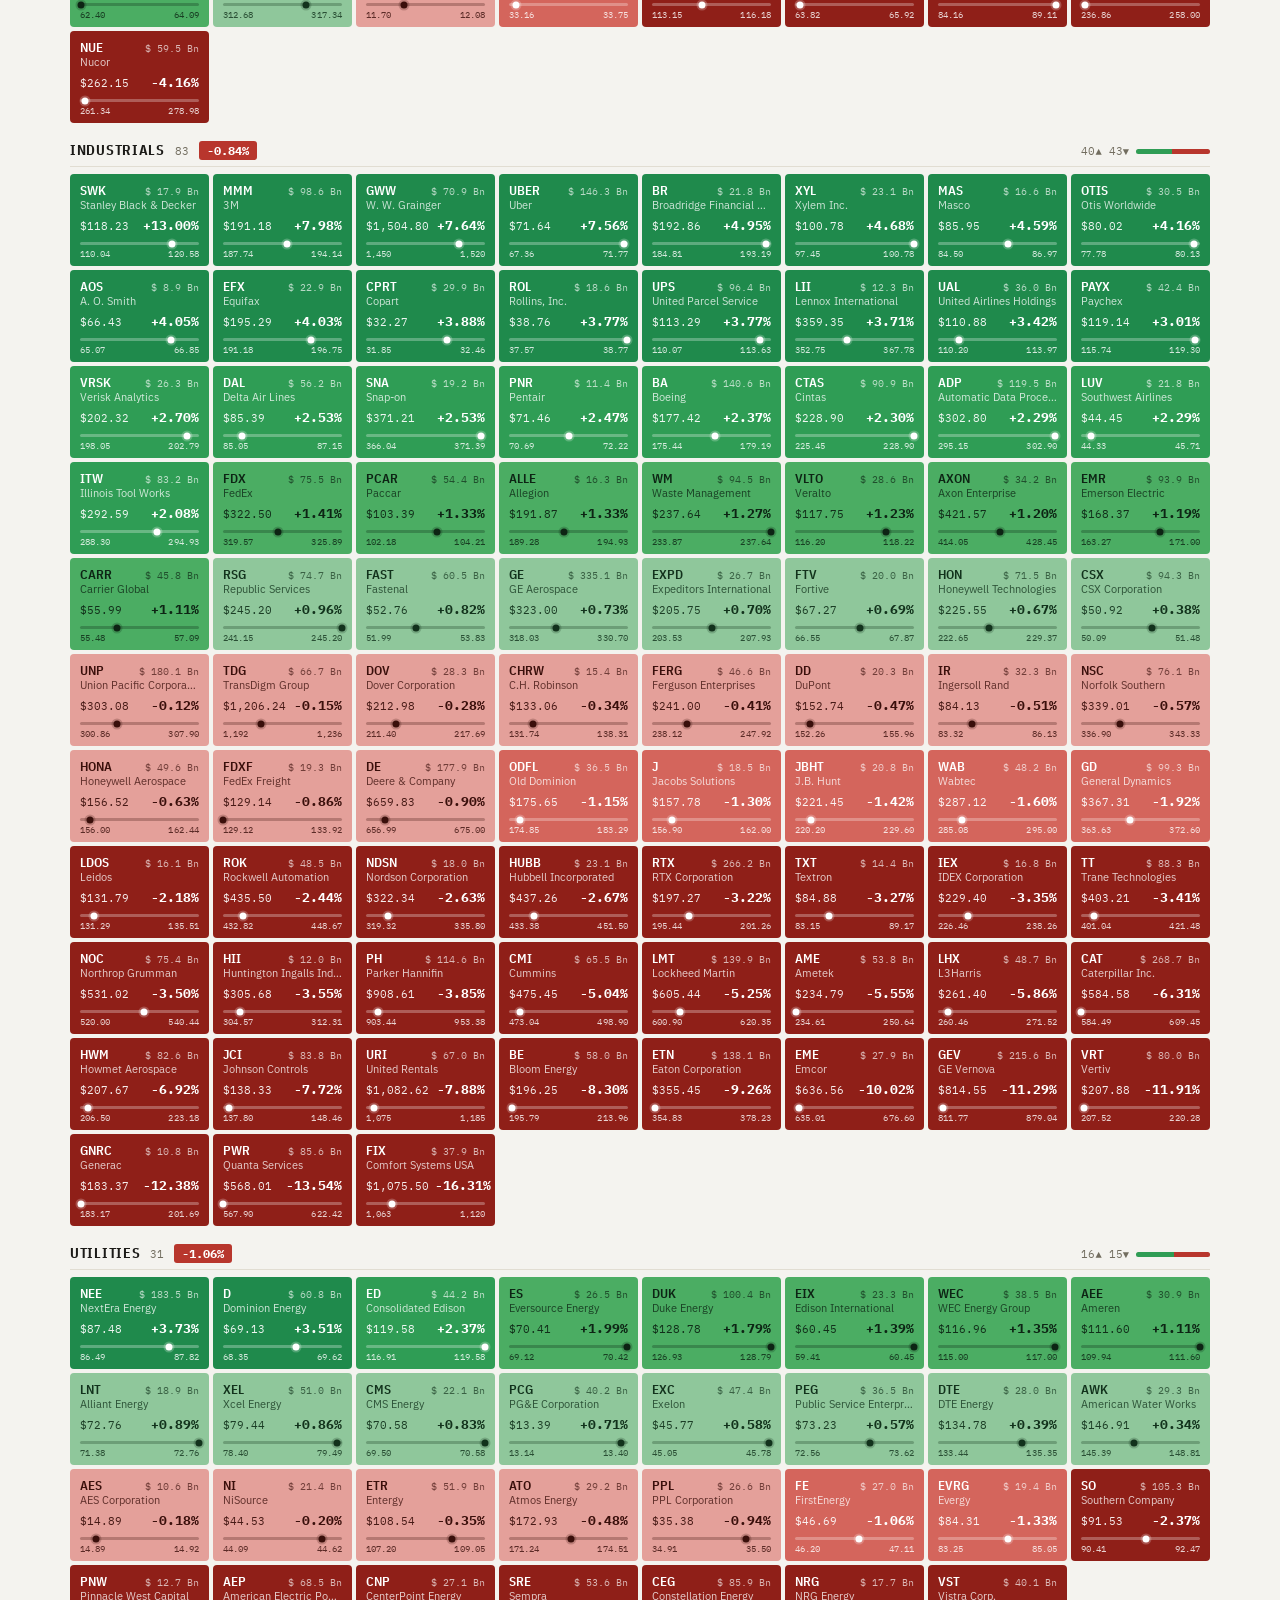
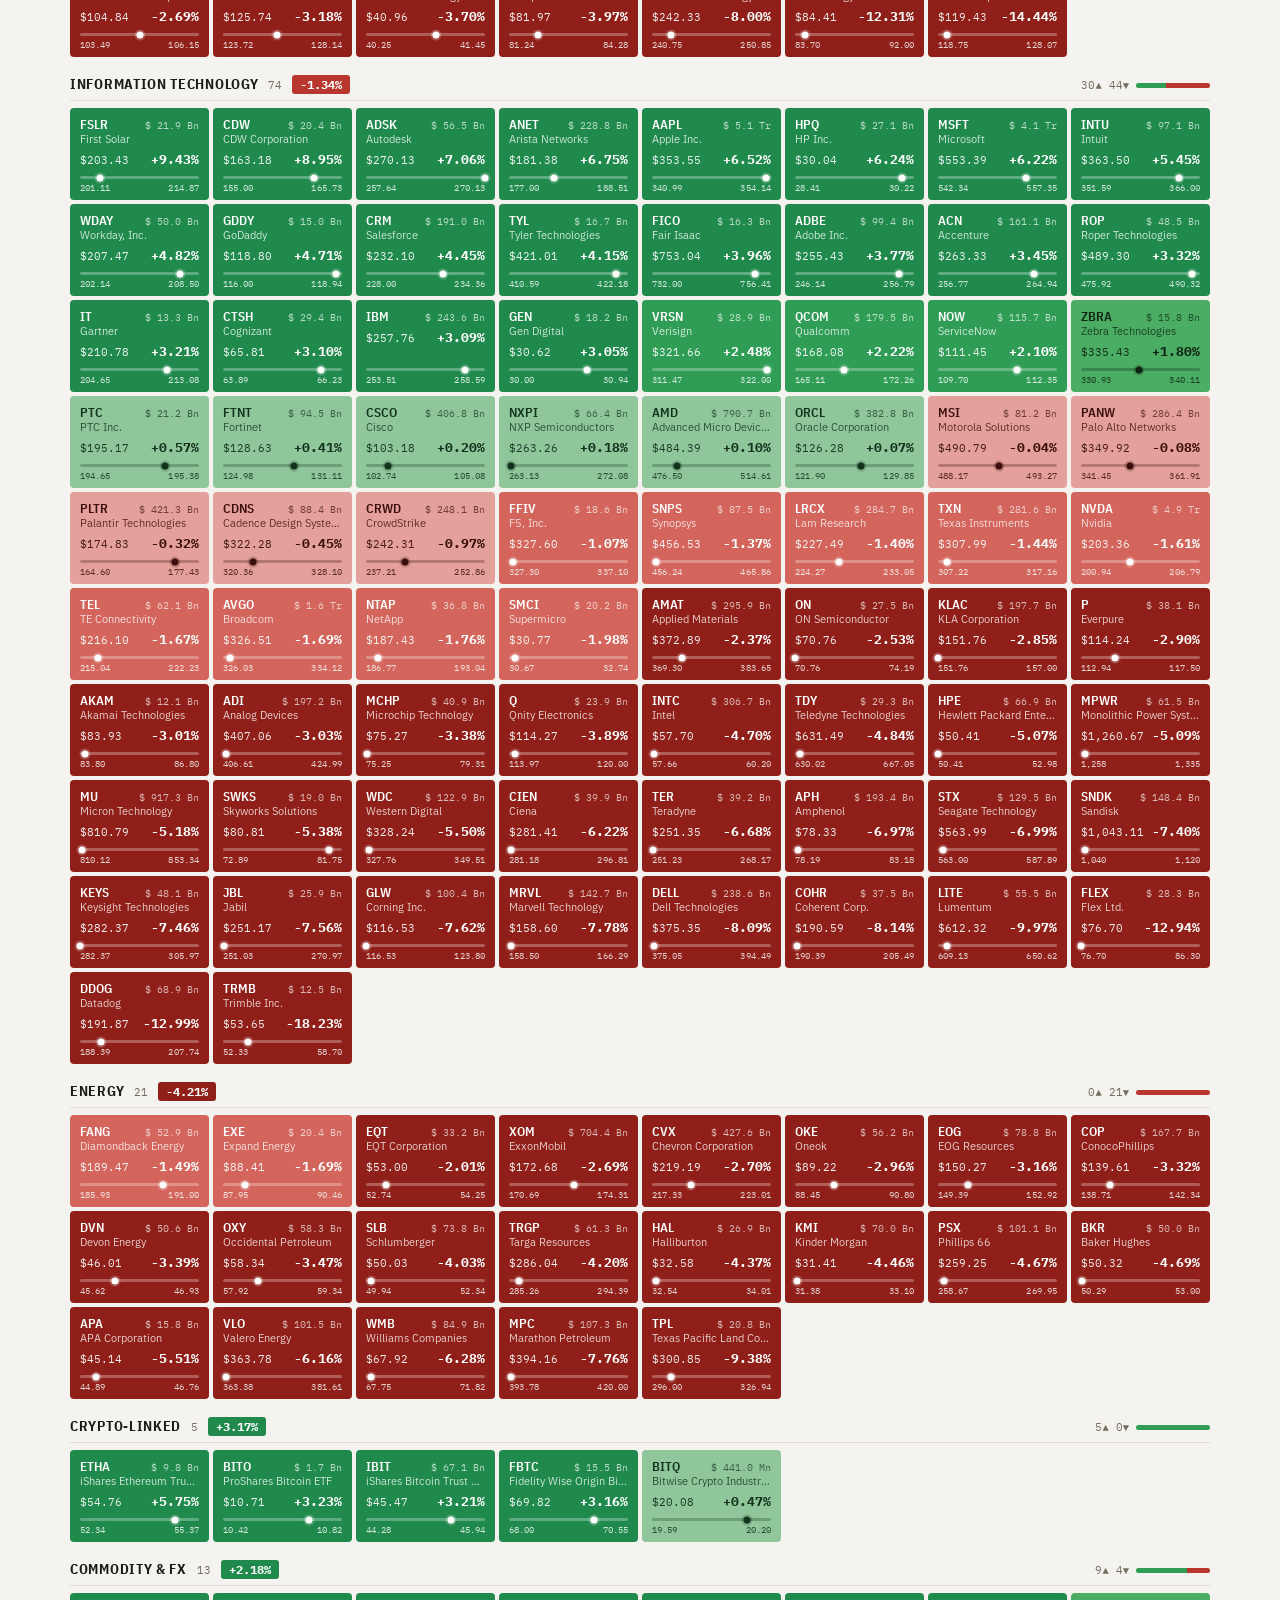
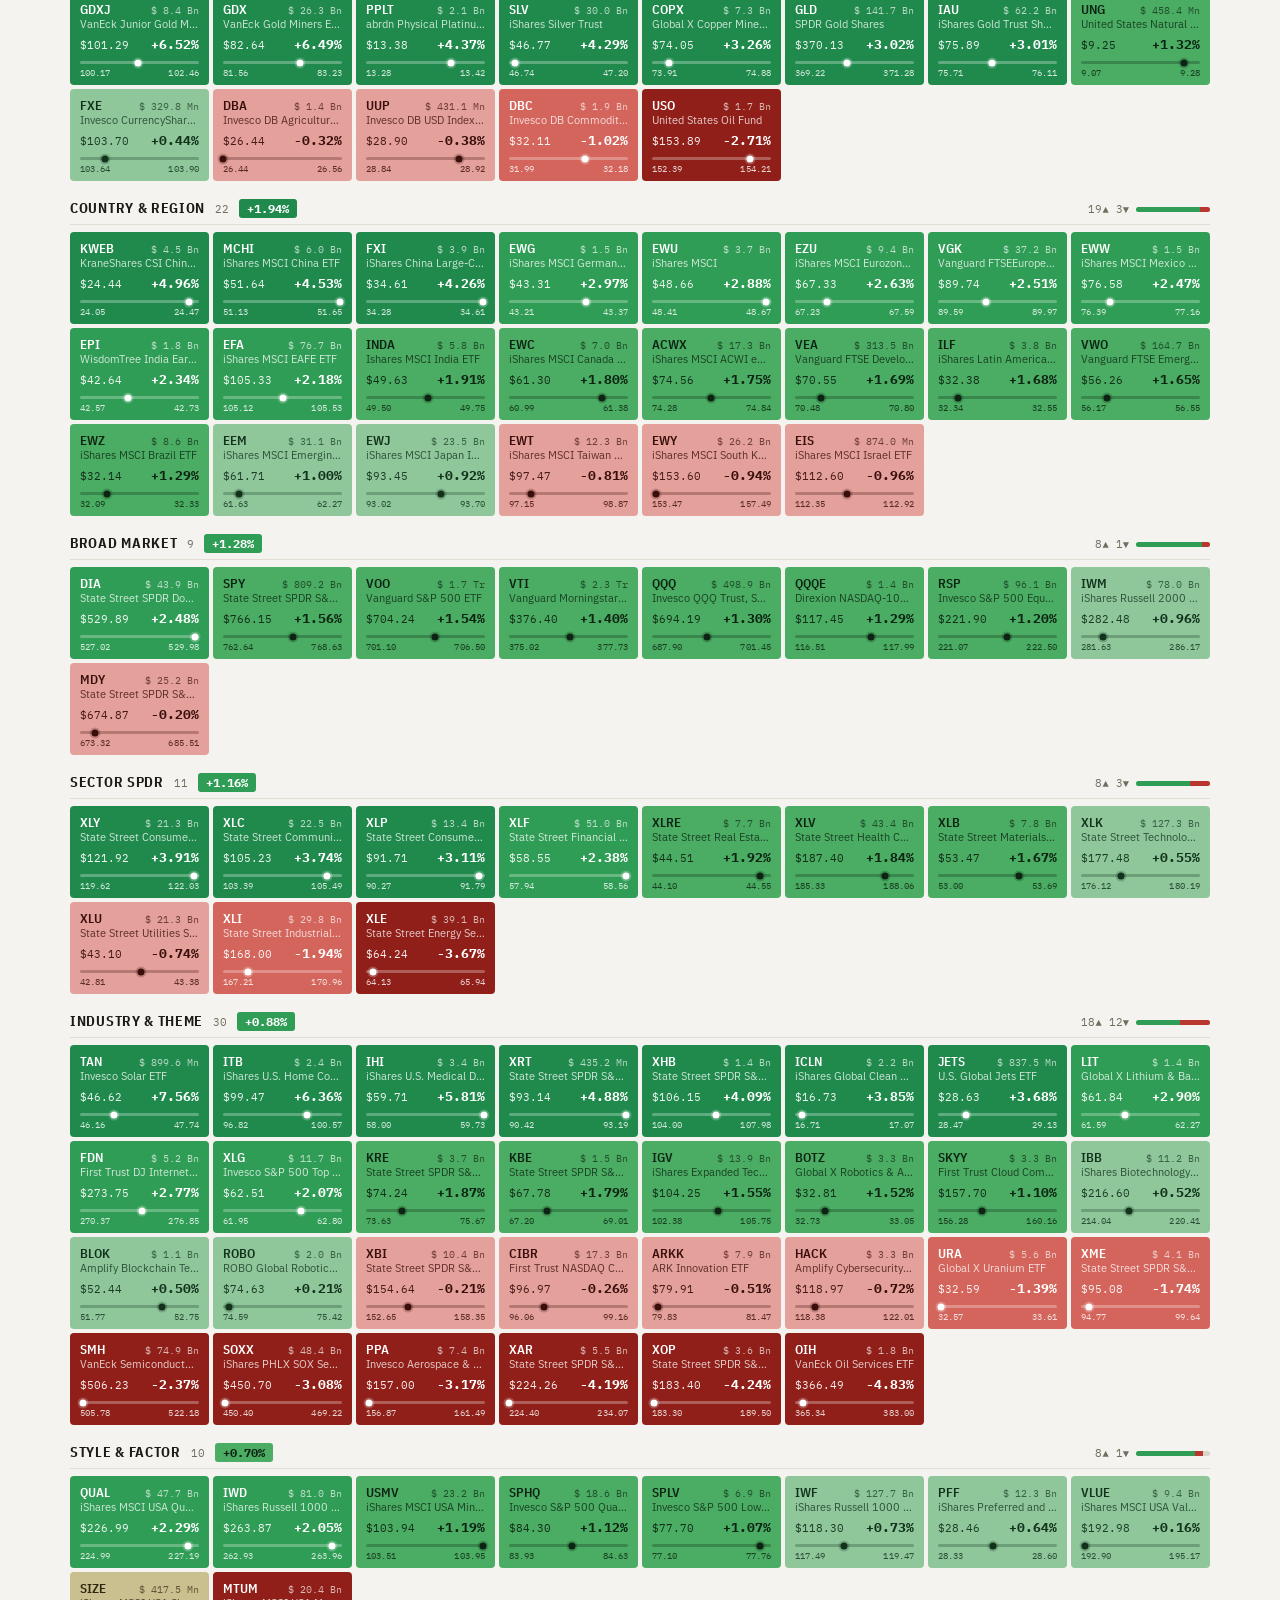
==== commit 79f27237: "Tiles carry their size: market cap for stocks, net assets for funds The figure sits top-right on the" ====
--- a/index.html
+++ b/index.html
@@ -6,7 +6,7 @@
 <title>US Market Heatmap</title>
 <link rel="preconnect" href="https://fonts.gstatic.com" crossorigin>
 <link rel="stylesheet" href="https://fonts.googleapis.com/css2?family=IBM+Plex+Sans+Condensed:wght@500;600;700&family=IBM+Plex+Sans:wght@400;500;600&family=IBM+Plex+Mono:wght@400;500;600;700&display=swap">
-<link rel="stylesheet" href="assets/app.css?v=e64c2172d9">
+<link rel="stylesheet" href="assets/app.css?v=629f11a23e">
 </head>
 <body>
 <div class="wrap">
@@ -104,7 +104,7 @@
   <div class="disclaimer">Market data: Yahoo Finance (unofficial; may be delayed or inaccurate). For information only &mdash; not investment advice, and not a recommendation to buy, sell or hold any security. Verify with your broker before acting. <a href="../nifty-heatmap-web/privacy.html" style="color:inherit">Privacy policy</a></div>
 </div>
 
-<script src="assets/app.js?v=e64c2172d9"></script>
+<script src="assets/app.js?v=629f11a23e"></script>
 <script>
 renderLegend('legend');
 initBackToTop();
@@ -343,7 +343,7 @@
 wire('data-avg',  v => { avgMode  = v; });
 wire('data-show', v => { showMode = v; });
 
-startPolling('board_data.json', render);
+loadCaps().then(() => startPolling('board_data.json', render));
 </script>
 </body>
 </html>
--- a/assets/app.css
+++ b/assets/app.css
@@ -194,7 +194,17 @@
   }
   .tile:hover{ transform:translateY(-2px); box-shadow:0 4px 14px color-mix(in srgb, currentColor 22%, transparent); }
   .tile:focus-visible{ outline:2px solid var(--info); outline-offset:2px; }
-  .tile .name{ font-family:"IBM Plex Sans Condensed",sans-serif; font-weight:600; font-size:12.5px; letter-spacing:0.01em; }
+  /* Ticker left, size right, on one line. `baseline` rather than `center` so
+     the two different font sizes sit on the same line as each other, and
+     min-width:0 so a long ticker ellipsizes instead of shoving the figure
+     out of the tile. */
+  .tile .name-row{ display:flex; align-items:baseline; justify-content:space-between; gap:6px; }
+  .tile .name{ font-family:"IBM Plex Sans Condensed",sans-serif; font-weight:600; font-size:12.5px; letter-spacing:0.01em;
+               min-width:0; overflow:hidden; text-overflow:ellipsis; white-space:nowrap; }
+  /* Secondary to the price and the % change: this is context, not the
+     reading. Tabular figures keep the decimal point aligned down a column. */
+  .tile .cap{ font-family:"IBM Plex Mono",monospace; font-size:9.5px; font-variant-numeric:tabular-nums;
+              opacity:0.68; white-space:nowrap; flex:none; }
   /* Company / fund name under the ticker: US tickers (STX, URI...) mean little
      on their own, and the title tooltip never shows on a phone. One line,
      ellipsized, so long names cannot change the tile height. */
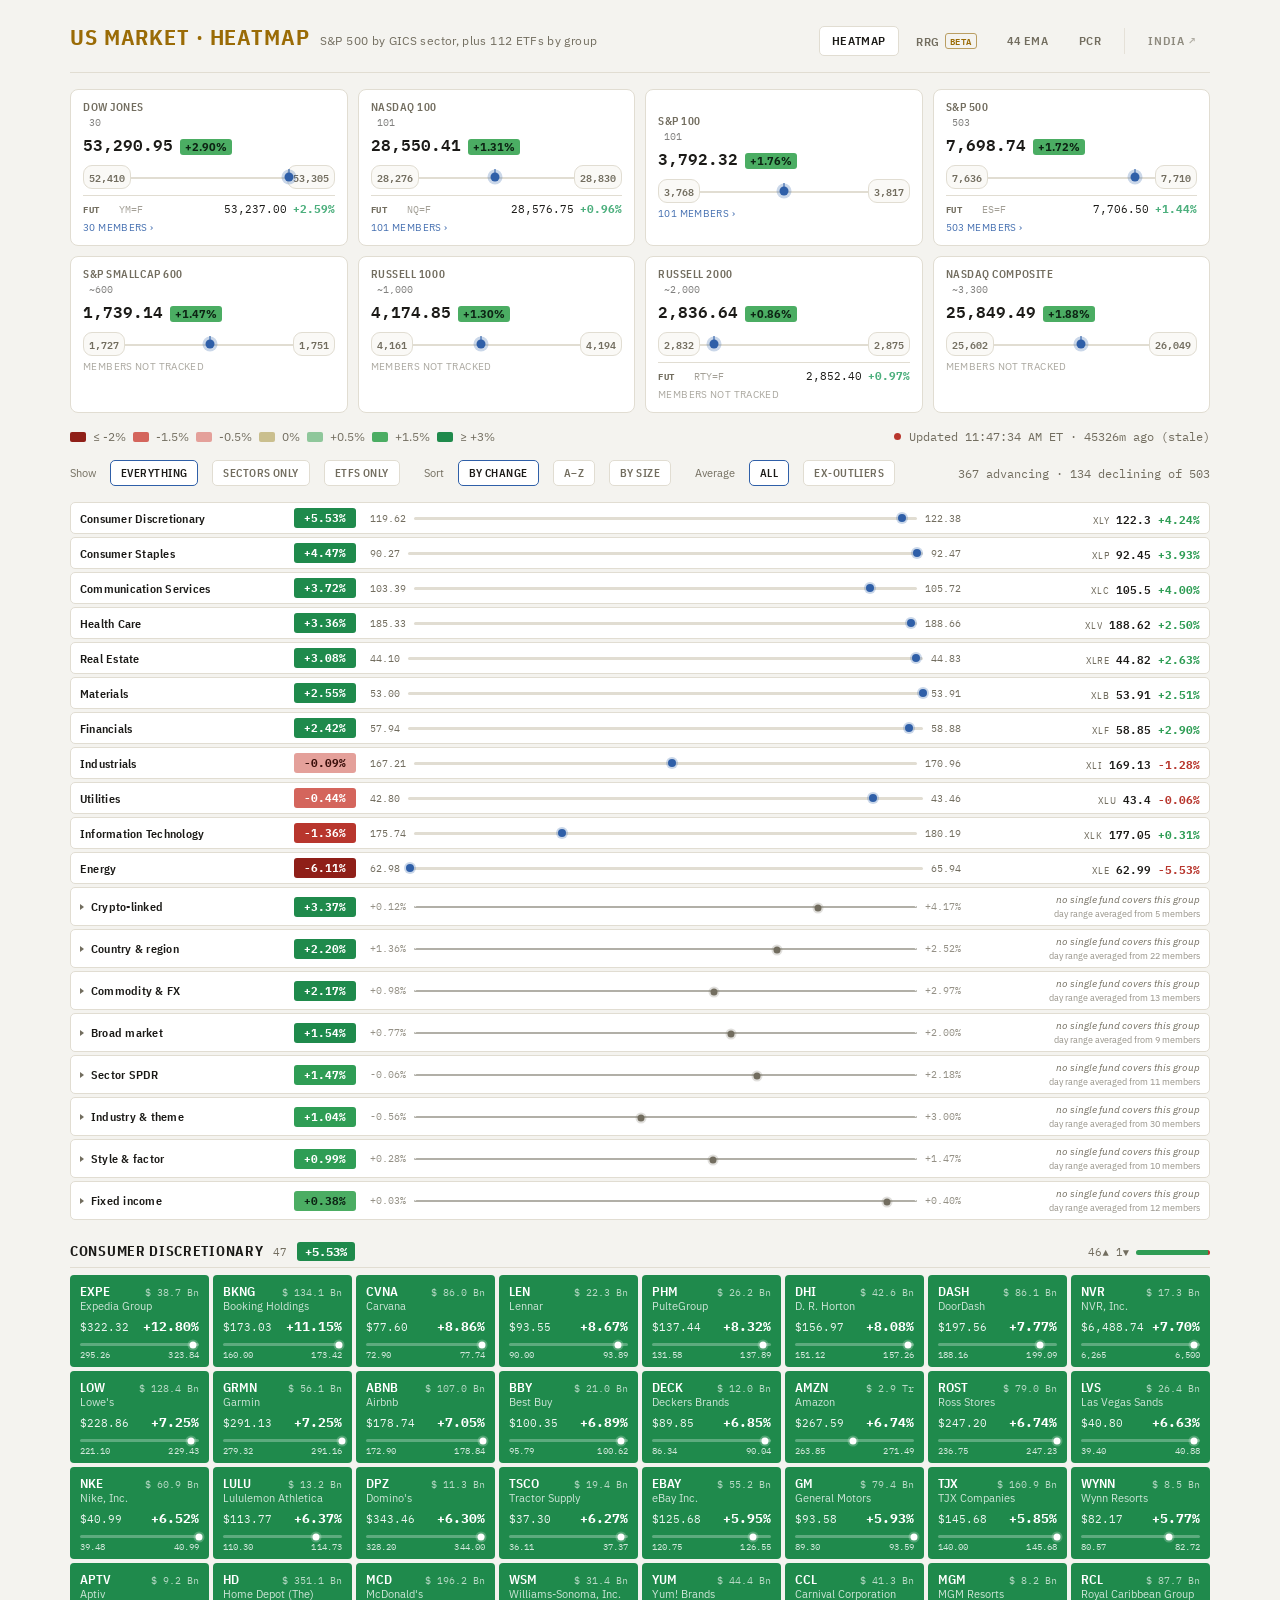
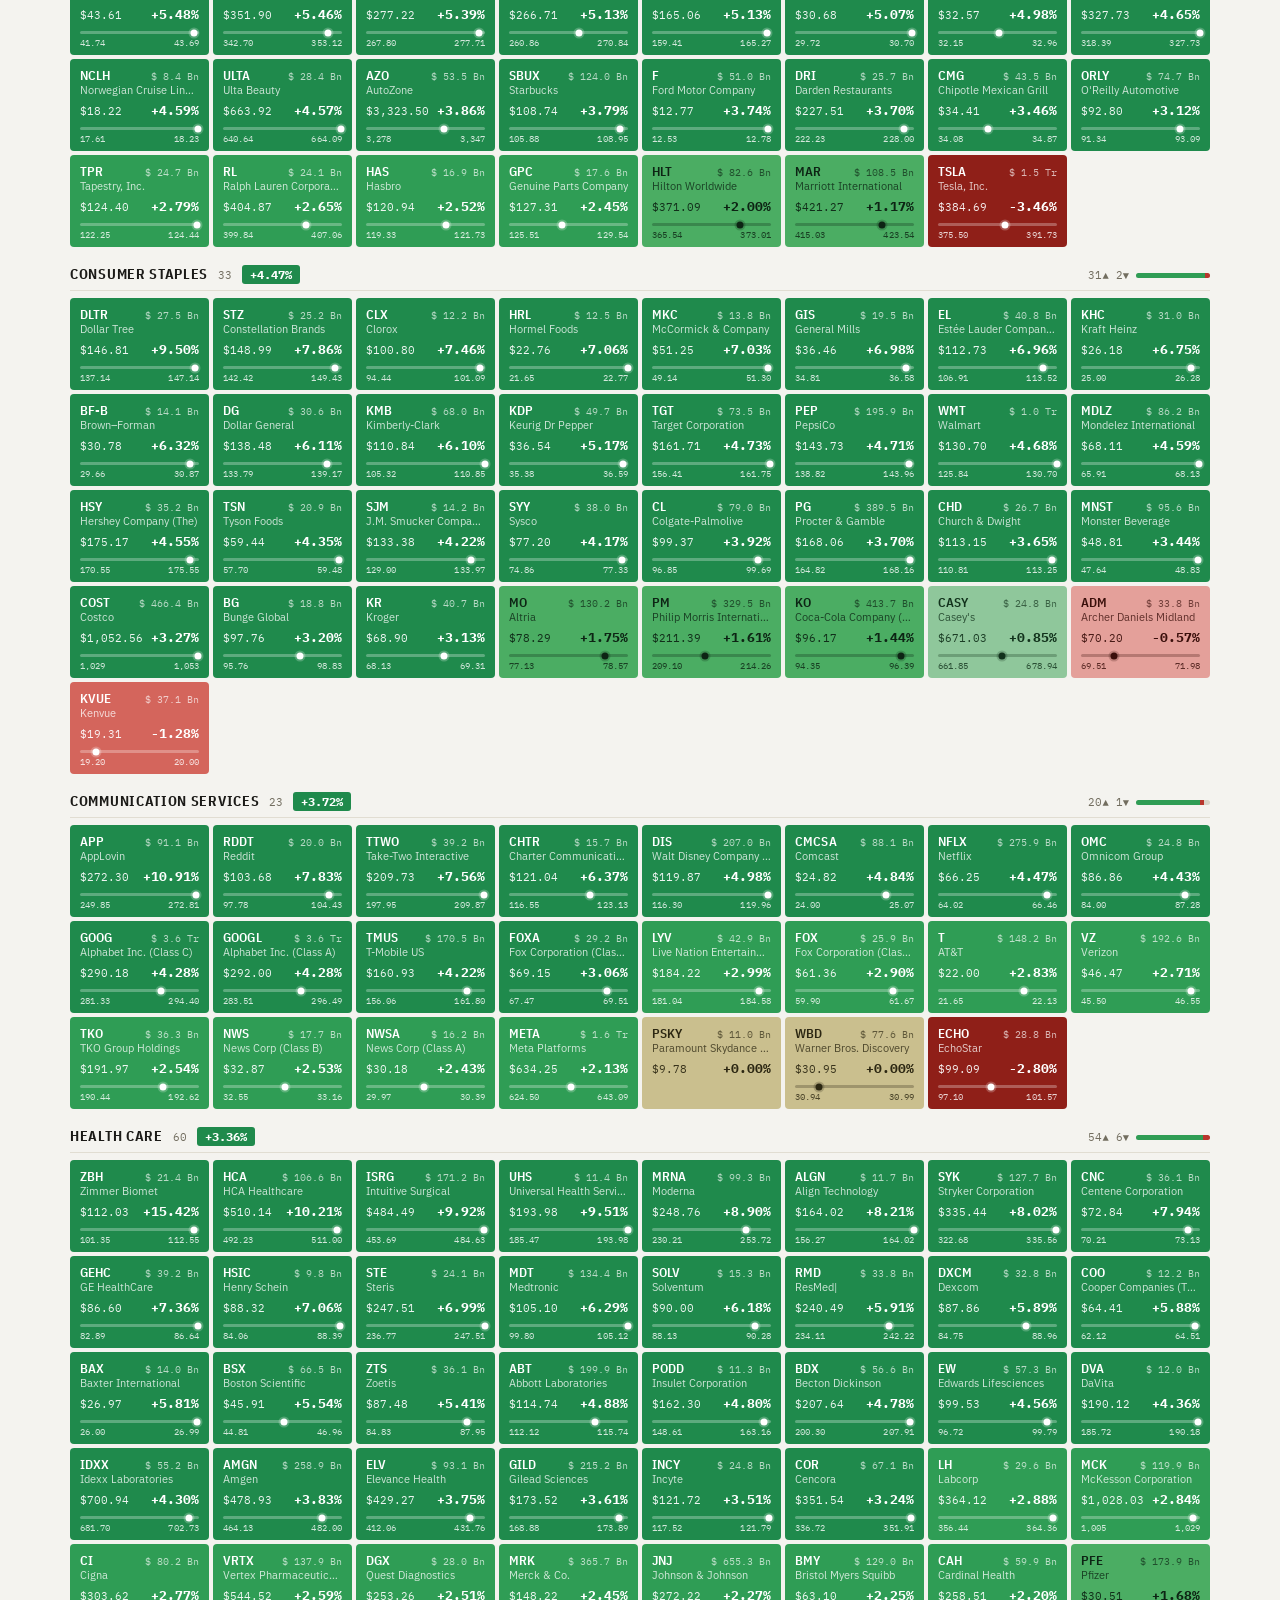
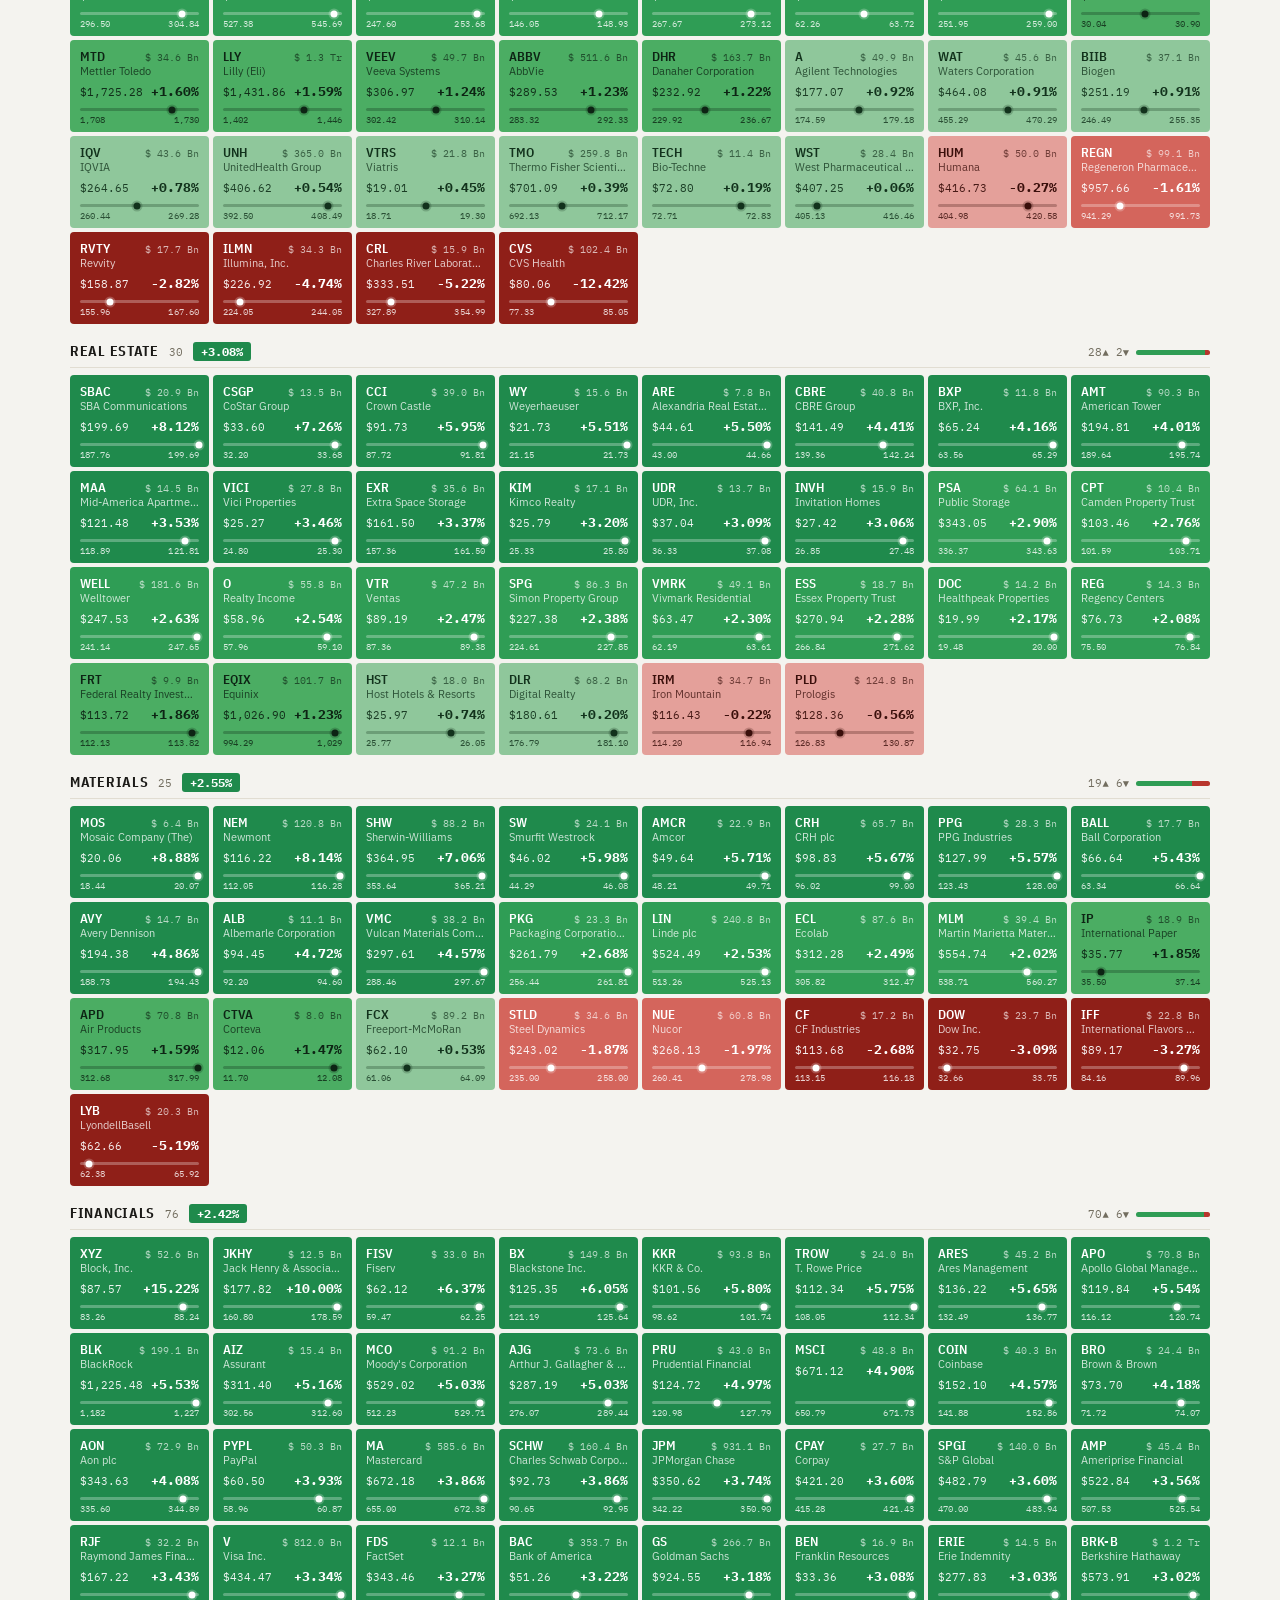
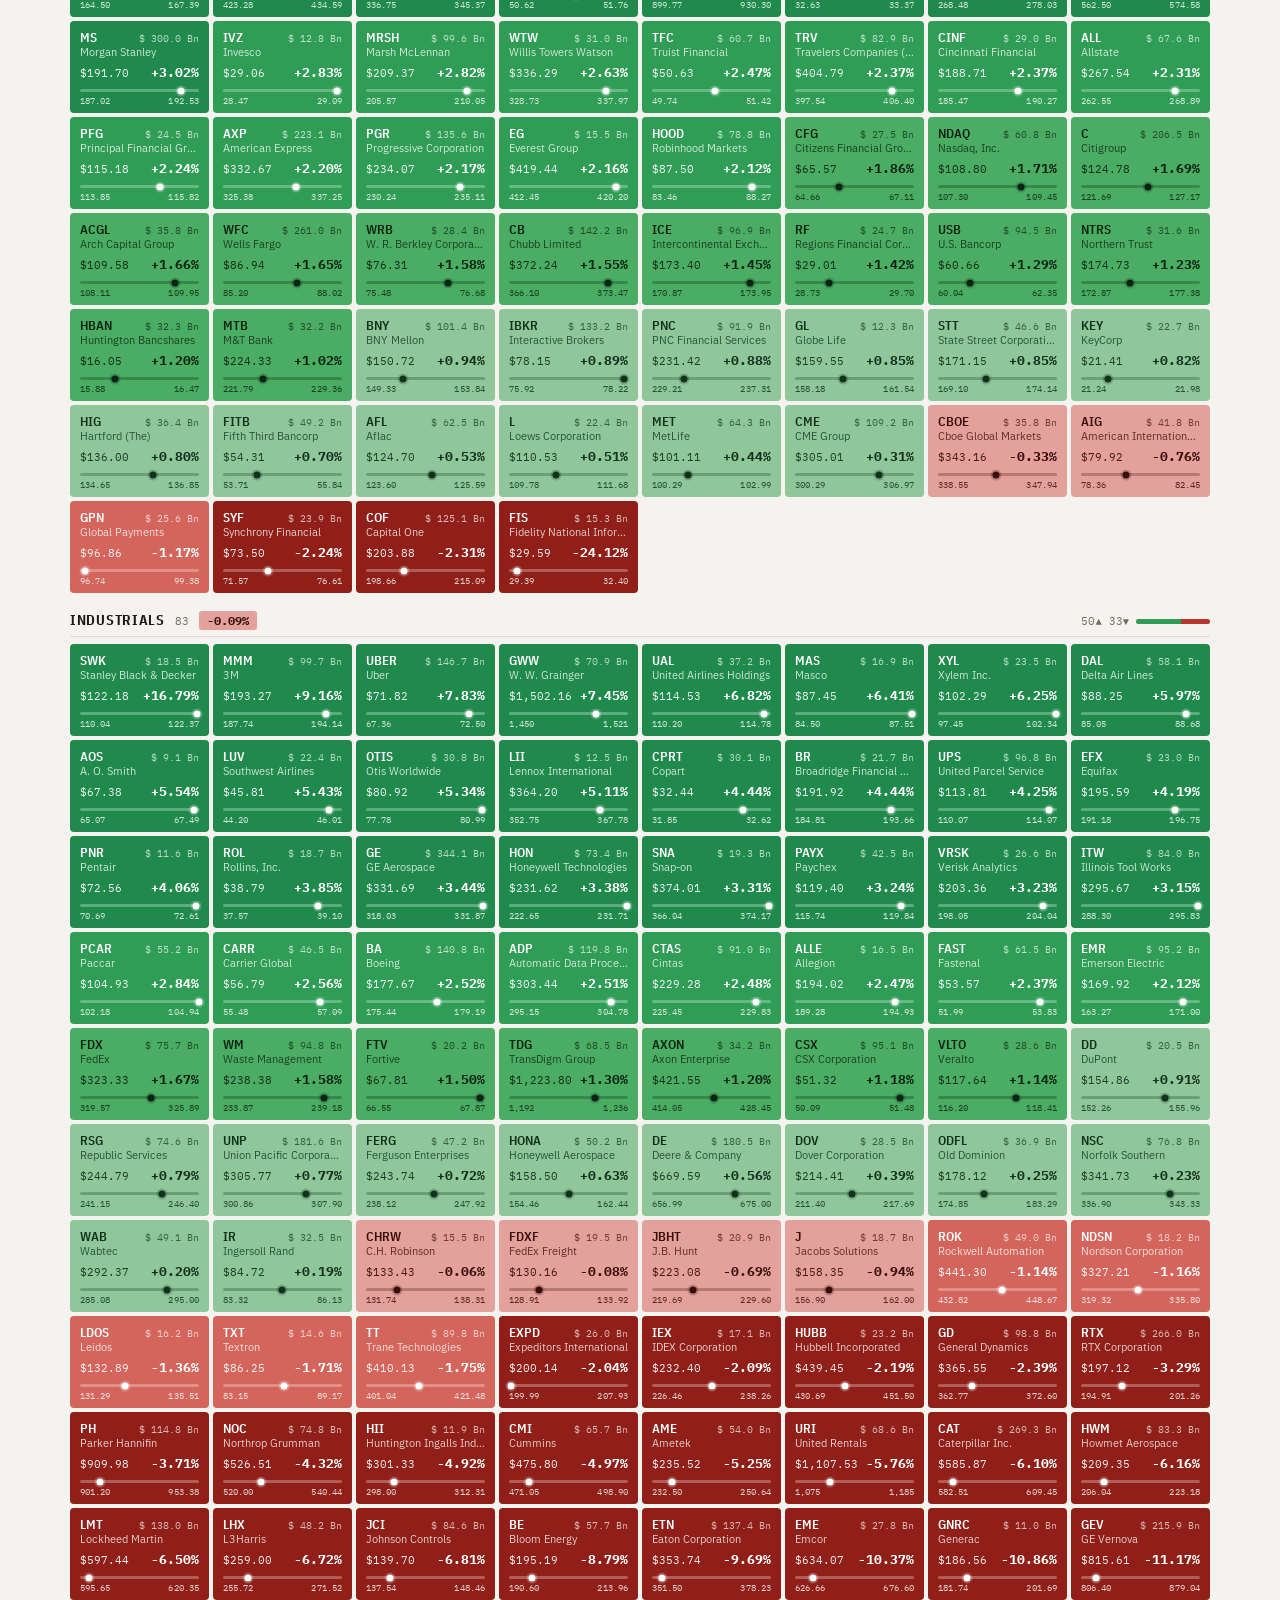
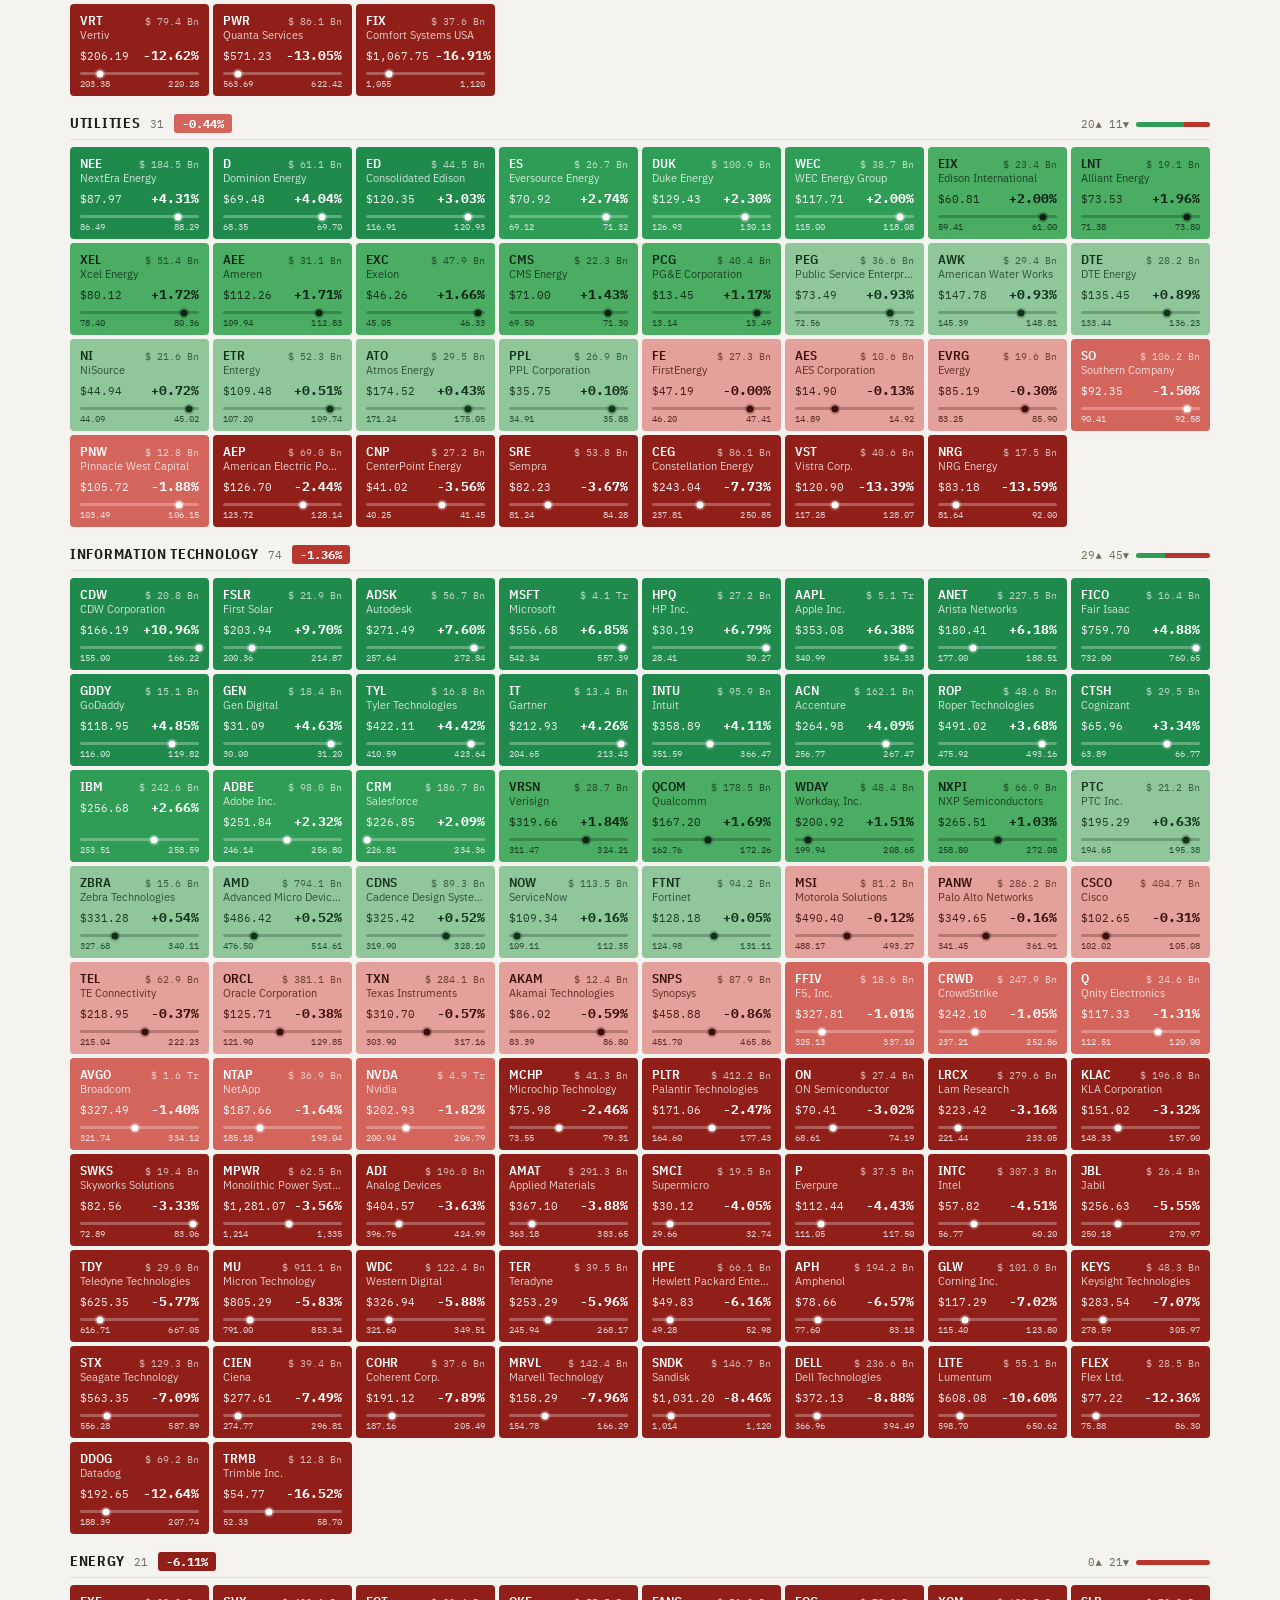
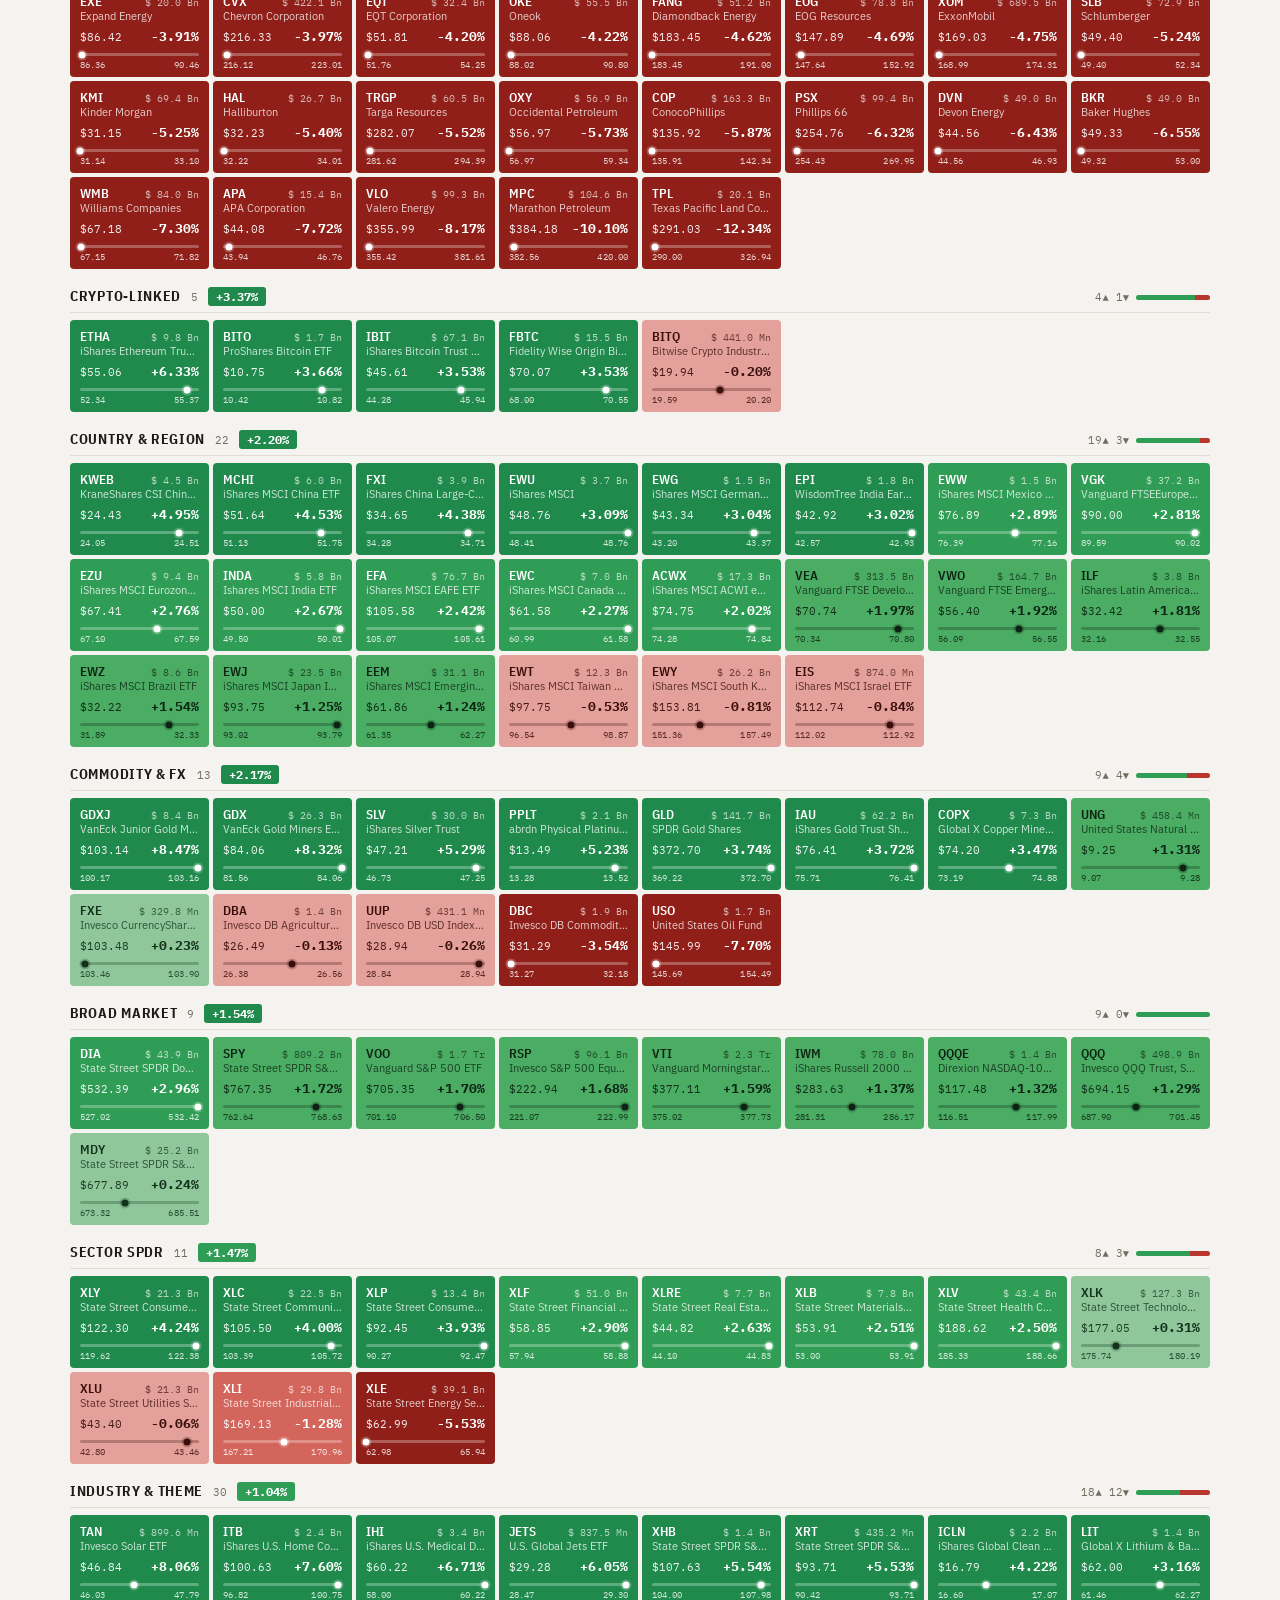
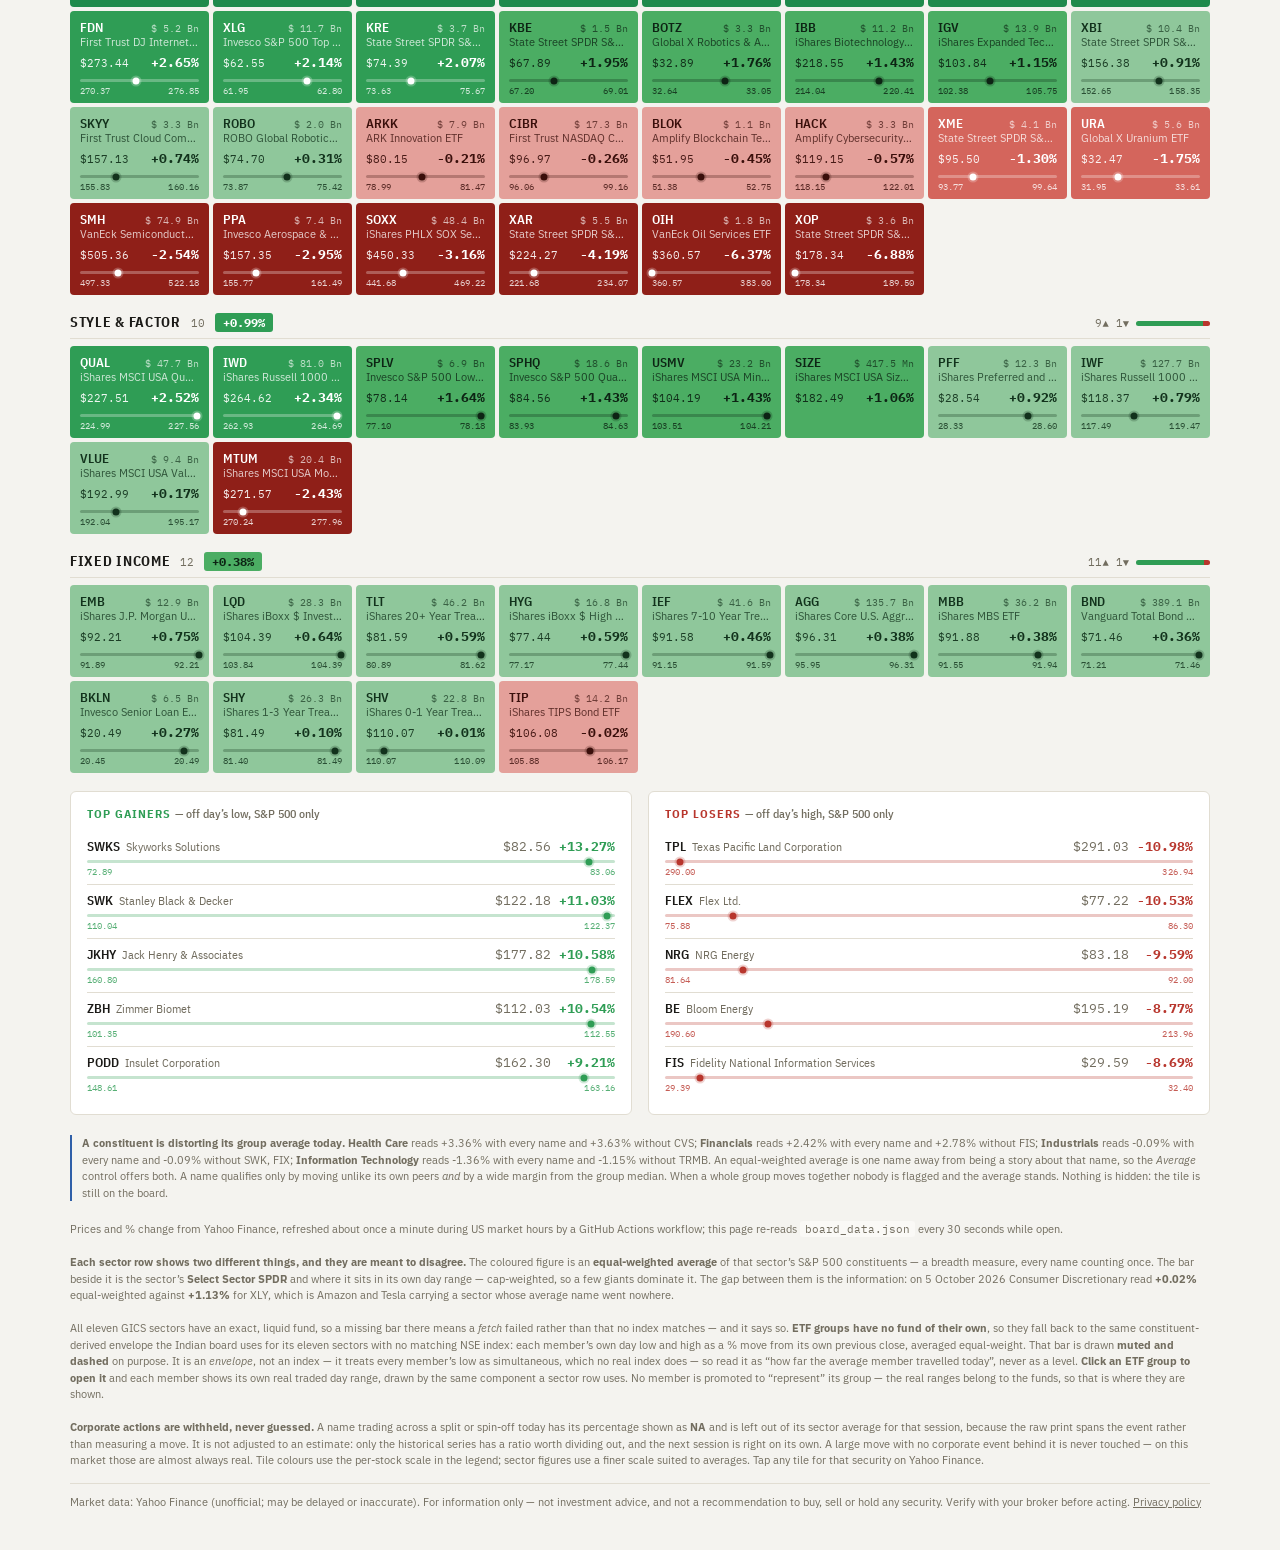
==== commit cc9ce17a: "Eight index cards, four of them openable; drop the duplicated S&P 500 row Four new cards: S&P 100, R" ====
--- a/index.html
+++ b/index.html
@@ -6,7 +6,7 @@
 <title>US Market Heatmap</title>
 <link rel="preconnect" href="https://fonts.gstatic.com" crossorigin>
 <link rel="stylesheet" href="https://fonts.googleapis.com/css2?family=IBM+Plex+Sans+Condensed:wght@500;600;700&family=IBM+Plex+Sans:wght@400;500;600&family=IBM+Plex+Mono:wght@400;500;600;700&display=swap">
-<link rel="stylesheet" href="assets/app.css?v=629f11a23e">
+<link rel="stylesheet" href="assets/app.css?v=b508f4b9b6">
 </head>
 <body>
 <div class="wrap">
@@ -49,6 +49,7 @@
     <div class="status" id="breadthTag" style="font-family:'IBM Plex Mono',monospace;"></div>
   </div>
 
+  <div class="index-view-bar" id="indexViewBar" hidden></div>
   <div class="sector-strip" id="sectorStrip"></div>
 
   <div id="sectorBlocks"></div>
@@ -104,7 +105,7 @@
   <div class="disclaimer">Market data: Yahoo Finance (unofficial; may be delayed or inaccurate). For information only &mdash; not investment advice, and not a recommendation to buy, sell or hold any security. Verify with your broker before acting. <a href="../nifty-heatmap-web/privacy.html" style="color:inherit">Privacy policy</a></div>
 </div>
 
-<script src="assets/app.js?v=629f11a23e"></script>
+<script src="assets/app.js?v=b508f4b9b6"></script>
 <script>
 renderLegend('legend');
 initBackToTop();
@@ -133,7 +134,11 @@
   if(!latest) return [];
   const secs = (latest.sectors || []).slice();
   const etfs = (latest.etfGroups || []).slice();
-  const pinned = secs.filter(s => s.pinned);
+  /* The whole-index block is no longer pinned to the top of the strip: the
+     S&P 500 card above says the same thing, and said it twice the strip's
+     first line was a duplicate of the headline. The BLOCK still exists - it
+     is what the S&P 500 card opens - it just no longer takes a summary row
+     of its own. */
   const rest   = secs.filter(s => !s.pinned);
   const order = arr => {
     if(sortMode === 'name') arr.sort((a,b) => a.sector.localeCompare(b.sector));
@@ -142,8 +147,8 @@
     return arr;
   };
   if(showMode === 'etfs') return order(etfs);
-  if(showMode === 'stocks') return pinned.concat(order(rest));
-  return pinned.concat(order(rest), order(etfs));
+  if(showMode === 'stocks') return order(rest);
+  return order(rest).concat(order(etfs));
 }
 
 /* The real traded day range of ONE instrument: low, where it sits now, high,
@@ -303,22 +308,98 @@
   paint();
 });
 
+/* Which index, if any, the board is currently narrowed to. Null is the normal
+   sector view. */
+let INDEX_VIEW = null;
+
+/* Every priced row the board knows, keyed by ticker: the sector constituents
+   plus the handful of index members that belong to no sector here. Built on
+   each paint so it cannot go stale against the snapshot. */
+function rowIndex(){
+  const map = new Map();
+  (latest.sectors || []).forEach(s => (s.rows || []).forEach(r => map.set(r.ticker, r)));
+  (latest.indexExtras || []).forEach(r => map.set(r.ticker, r));
+  return map;
+}
+
+/* One index's members as a block. The average is recomputed from the members
+   actually shown rather than reused from a sector: this is a different set of
+   names, so a sector's figure would not describe it. Equal-weighted, like
+   every other average on this board, and said so on the block. */
+function indexBlock(key){
+  const want = MEMBERS[key] || [];
+  const map = rowIndex();
+  const rows = want.map(t => map.get(t)).filter(Boolean);
+  const pcts = rows.map(r => r.pct).filter(v => v !== null && v !== undefined);
+  const avg = pcts.length ? pcts.reduce((a, b) => a + b, 0) / pcts.length : null;
+  return {
+    sector: (latest.indexLabels || {})[key] || key,
+    count: rows.length,
+    missing: want.length - rows.length,
+    avgPct: avg, avgPctEx: null, exOutliers: null, exBasis: null,
+    constituentRange: null, index: null, pinned: false,
+    up:   rows.filter(r => r.pct > 0).length,
+    down: rows.filter(r => r.pct < 0).length,
+    flat: rows.filter(r => r.pct === 0).length,
+    rows: rows.slice().sort((a, b) => (b.pct ?? -999) - (a.pct ?? -999)),
+  };
+}
+
 function paint(){
   if(!latest) return;
+  const strip = document.getElementById('sectorStrip');
+  const back = document.getElementById('indexViewBar');
+
+  if(INDEX_VIEW){
+    const b = indexBlock(INDEX_VIEW);
+    strip.innerHTML = '';
+    back.hidden = false;
+    back.innerHTML = `<button type="button" id="backToSectors">&lsaquo; All sectors</button>`
+      + `<span class="ivb-what"><strong>${b.sector}</strong> · ${b.count} members, equal-weighted `
+      + `<span class="${sectorBucket(b.avgPct)}">${fmtPct(b.avgPct)}</span>`
+      + (b.missing ? ` · ${b.missing} not priced on this board` : '') + `</span>`;
+    document.getElementById('sectorBlocks').innerHTML = blockHtml(b);
+    renderExNote([]);
+    renderCaNote(b.rows);
+    return;
+  }
+
+  back.hidden = true;
+  back.innerHTML = '';
   const list = blocks();
-  document.getElementById('sectorStrip').innerHTML = stripHtml(list);
+  strip.innerHTML = stripHtml(list);
   document.getElementById('sectorBlocks').innerHTML = list.map(blockHtml).join('');
   renderExNote(list);
   renderCaNote(list.flatMap(s => s.rows || []));
 }
+
+/* Clicking an index card narrows the board to that index; the bar it puts up
+   is the way back. Delegated, because the cards are re-rendered every poll. */
+document.getElementById('indicesRow').addEventListener('click', e => {
+  const card = e.target.closest('.index-card.drillable');
+  if(!card) return;
+  INDEX_VIEW = card.getAttribute('data-index');
+  paint();
+  document.getElementById('indexViewBar').scrollIntoView({behavior: 'smooth', block: 'start'});
+});
+document.getElementById('indexViewBar').addEventListener('click', e => {
+  if(!e.target.closest('#backToSectors')) return;
+  INDEX_VIEW = null;
+  paint();
+});
 
 function render(data){
   latest = data;
   const idx = data.indices || {};
   const labels = data.indexLabels || {};
   const fut = data.futures || {}, ext = data.extended || {};
-  document.getElementById('indicesRow').innerHTML =
-    Object.keys(labels).map(k => indexCardHtml(labels[k], idx[k], fut[k], ext[k])).join('');
+  const order = data.indexOrder || Object.keys(labels);
+  const sizes = data.indexSize || {};
+  const exact = data.indexSizeExact || [];
+  document.getElementById('indicesRow').innerHTML = order
+    .filter(k => labels[k])
+    .map(k => indexCardHtml(k, labels[k], idx[k], fut[k], ext[k], sizes[k], exact.includes(k)))
+    .join('');
 
   const b = data.breadth;
   document.getElementById('breadthTag').textContent =
@@ -343,7 +424,7 @@
 wire('data-avg',  v => { avgMode  = v; });
 wire('data-show', v => { showMode = v; });
 
-loadCaps().then(() => startPolling('board_data.json', render));
+Promise.all([loadCaps(), loadMembers()]).then(() => startPolling('board_data.json', render));
 </script>
 </body>
 </html>
--- a/assets/app.css
+++ b/assets/app.css
@@ -102,10 +102,46 @@
      the extended-hours print), and at the old 2-up width they pushed the whole
      sector strip below the fold. Narrower cards fit the added rows AND get the
      board back on one screen. */
+  /* Eight cards, two rows of four. Four across is the useful unit: it keeps
+     the narrow indices on one line and the broad ones on the next, which is
+     the order they are built in. */
   .indices-row{
     display:grid; grid-template-columns:repeat(4, 1fr); gap:10px;
     margin-bottom:16px;
   }
+  /* A drillable card is a <button>, so its browser chrome has to be undone
+     before it can look like the others. */
+  button.index-card{
+    font:inherit; color:inherit; text-align:left; width:100%;
+    appearance:none; cursor:pointer;
+  }
+  .index-card.drillable:hover{ border-color:var(--info); }
+  .index-card.drillable:focus-visible{ outline:2px solid var(--info); outline-offset:2px; }
+  .idx-count{
+    font-family:"IBM Plex Mono",monospace; font-size:9.5px; opacity:0.55;
+    margin-left:6px; white-space:nowrap;
+  }
+  .idx-drill{
+    display:block; margin-top:5px; font-size:9.5px; letter-spacing:0.04em;
+    text-transform:uppercase; color:var(--info); opacity:0.9;
+  }
+  /* Says plainly that there is nothing to open, so a card that does nothing
+     does not read as one that is broken. */
+  .idx-drill.none{ color:var(--text-dim); opacity:0.6; }
+
+  .index-view-bar{
+    display:flex; align-items:center; gap:12px; flex-wrap:wrap;
+    margin-bottom:12px; padding:8px 10px;
+    border:1px solid var(--border); border-left:2px solid var(--info);
+    border-radius:6px; background:var(--panel);
+  }
+  .index-view-bar button{
+    font:inherit; font-size:11px; cursor:pointer; padding:4px 10px;
+    border:1px solid var(--border); border-radius:4px;
+    background:transparent; color:inherit;
+  }
+  .index-view-bar button:hover{ border-color:var(--info); }
+  .ivb-what{ font-size:11.5px; opacity:0.85; }
   @media (max-width:1100px){ .indices-row{ grid-template-columns:1fr 1fr; } }
   @media (max-width:560px){ .indices-row{ grid-template-columns:1fr; } }
   .index-card{
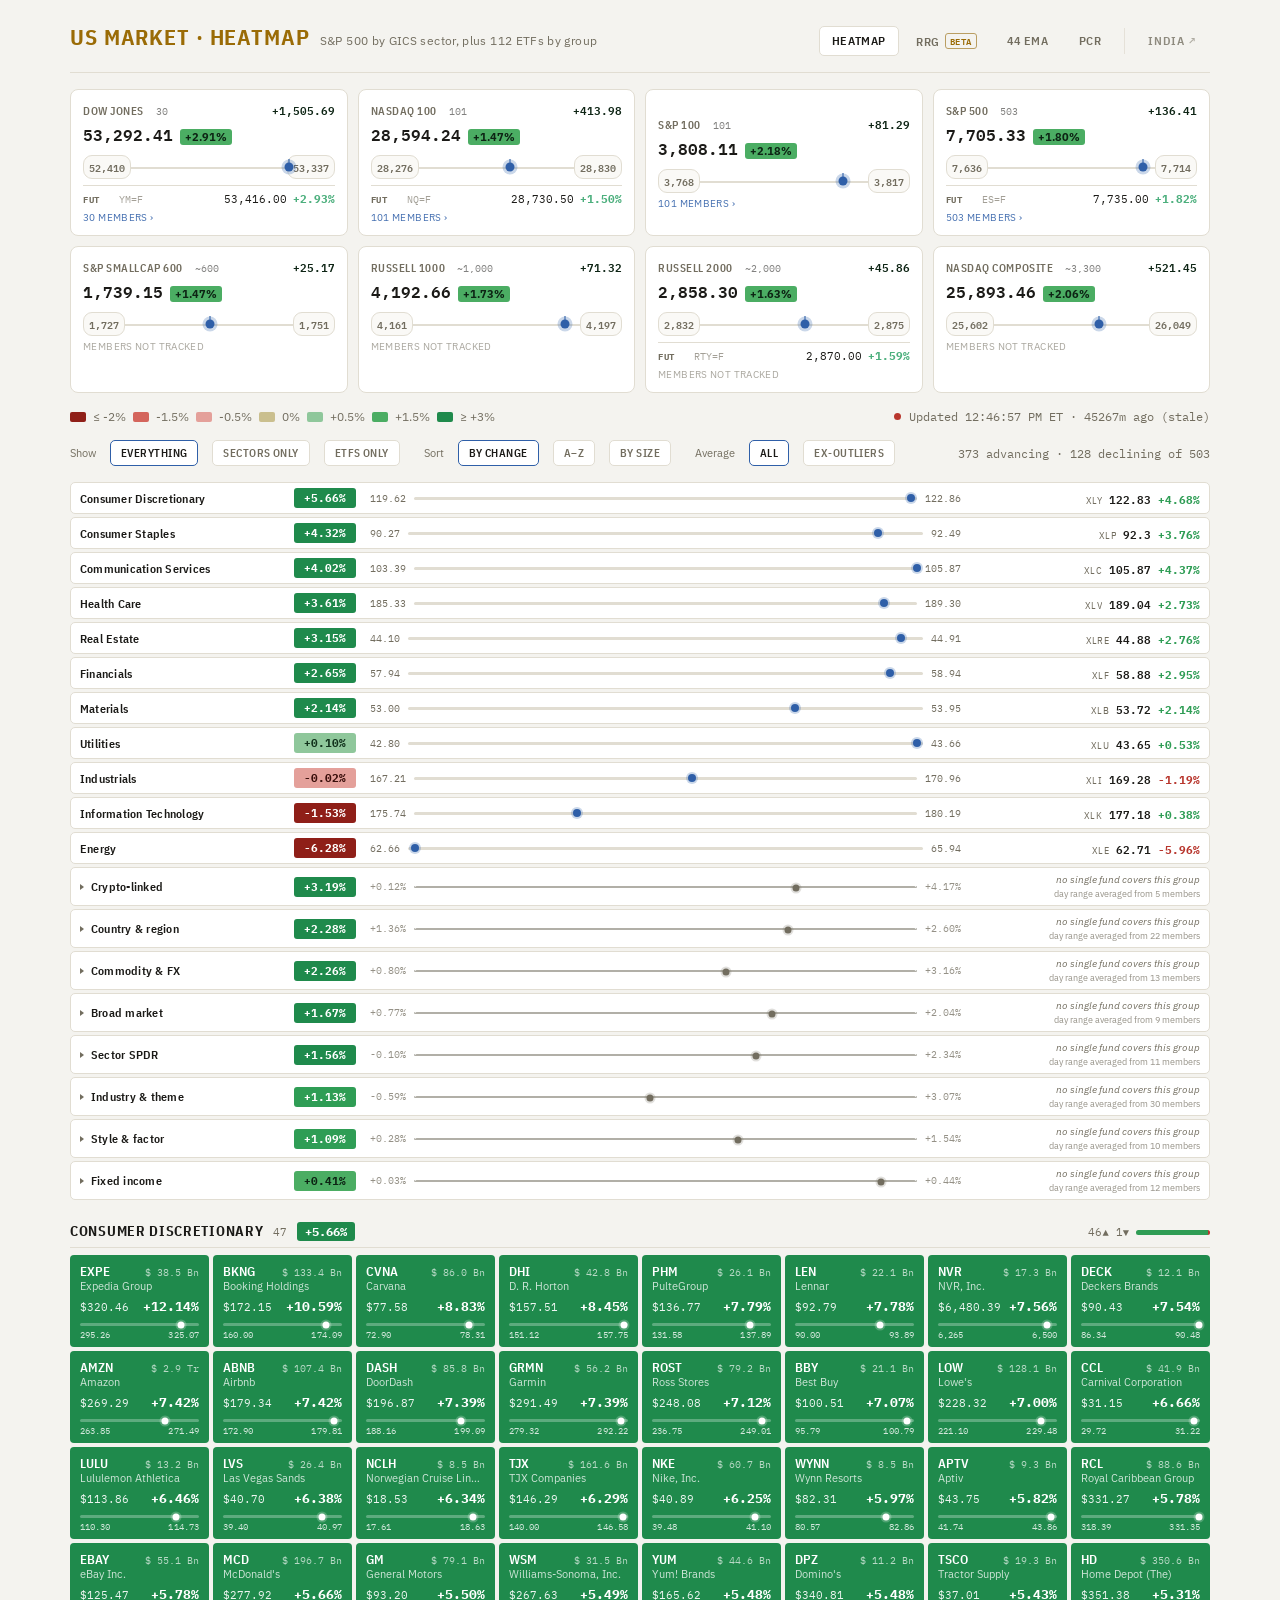
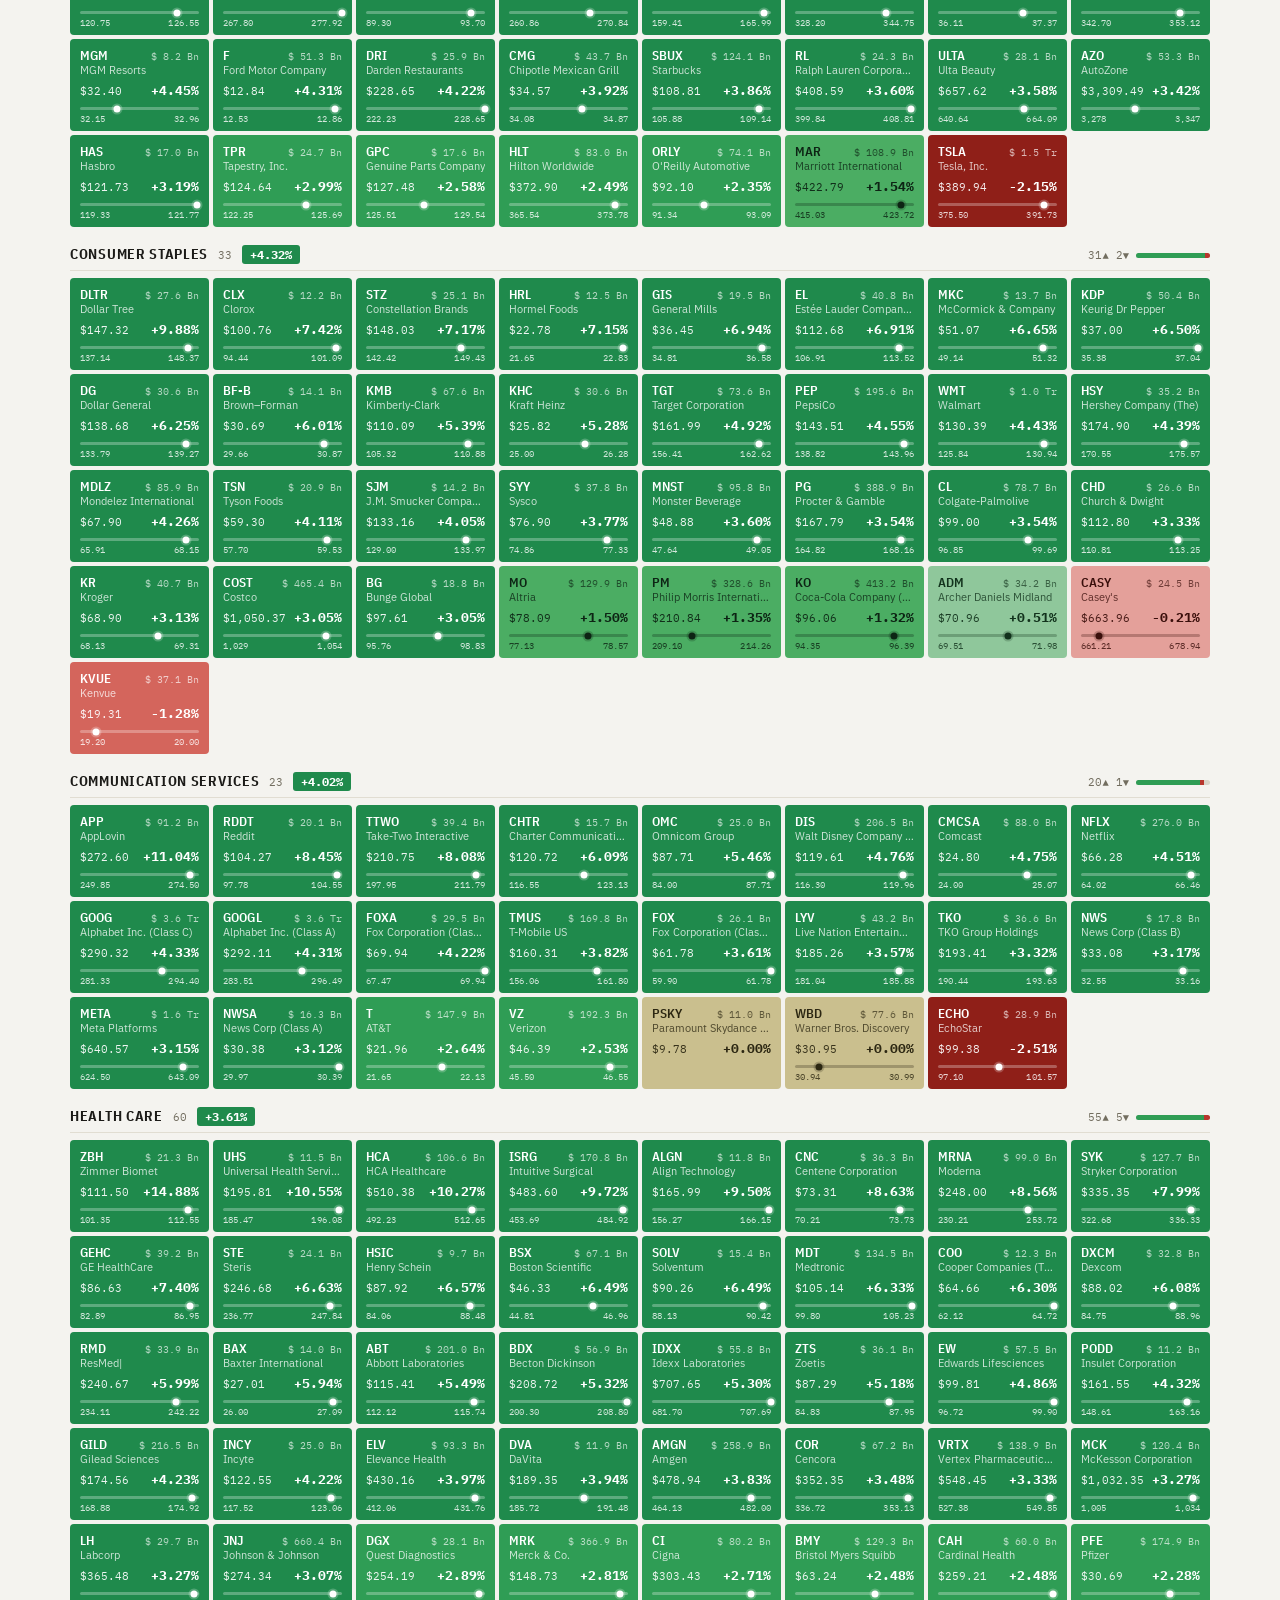
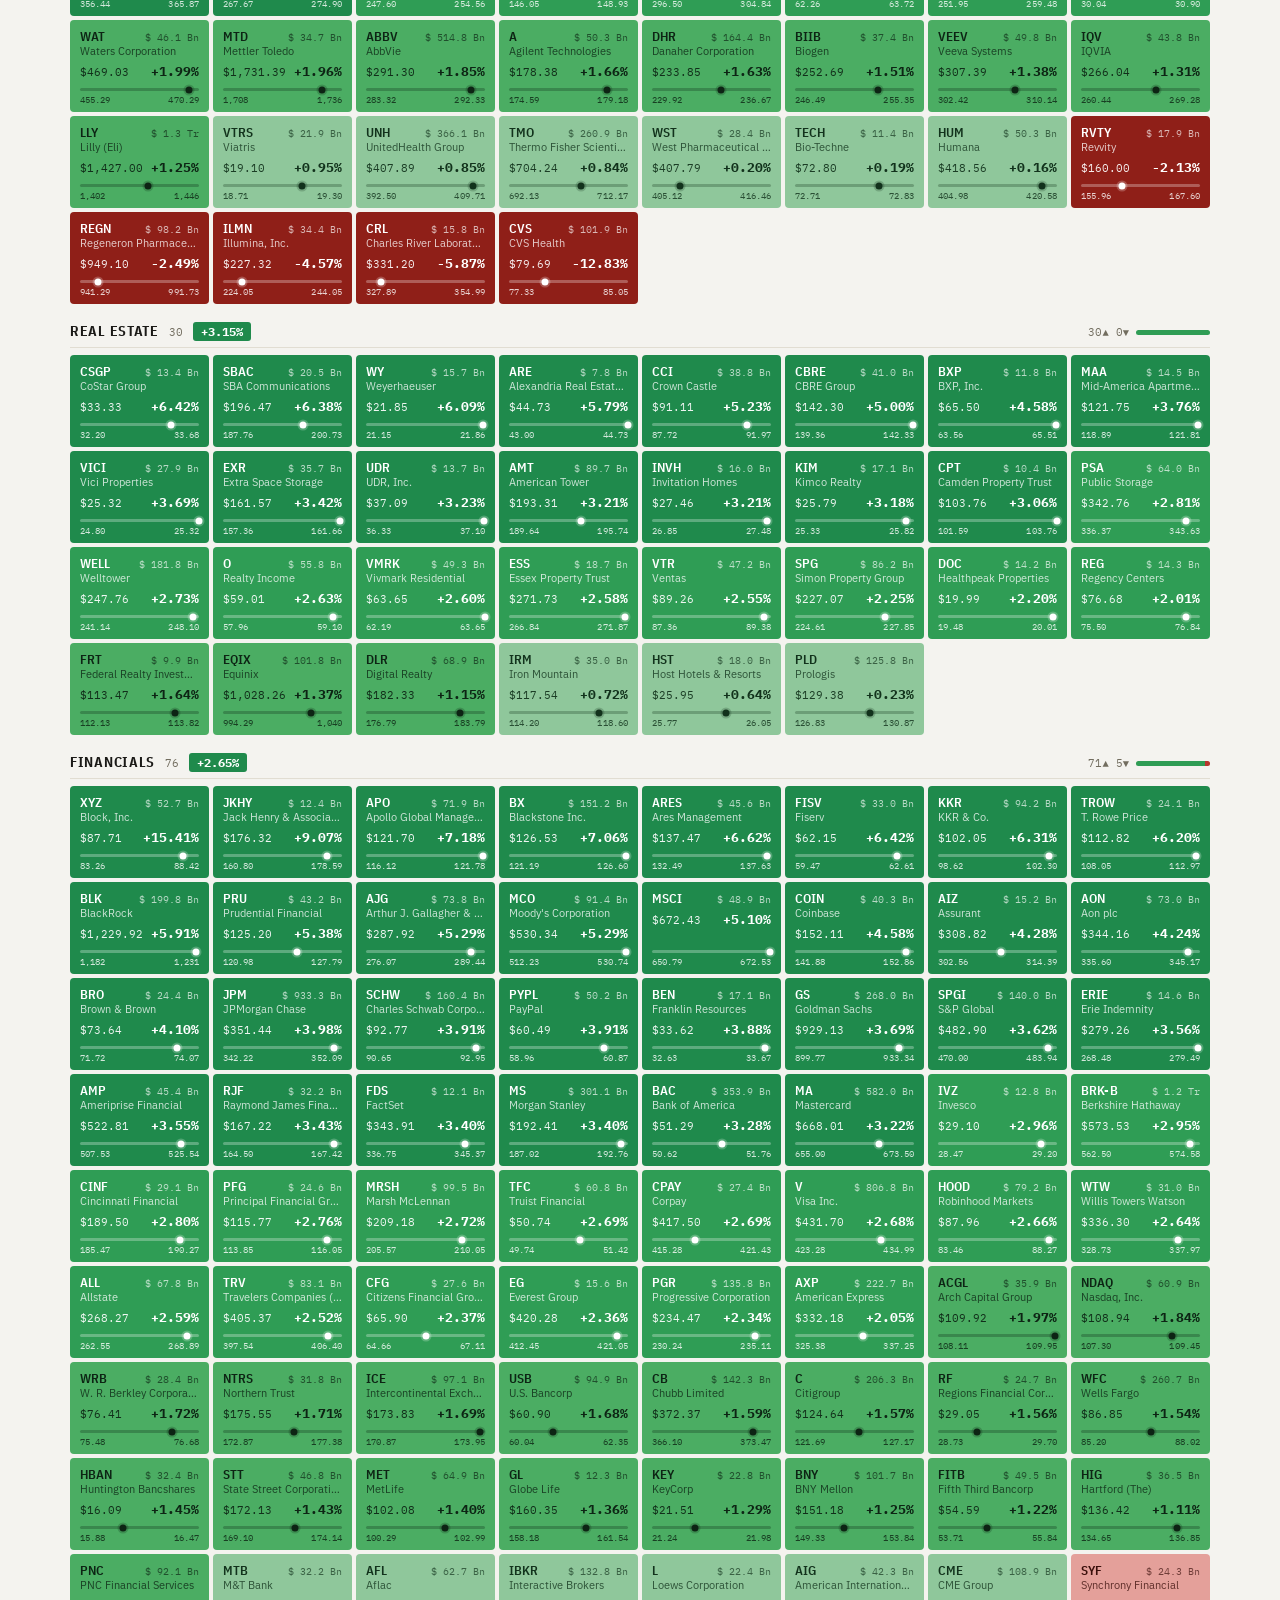
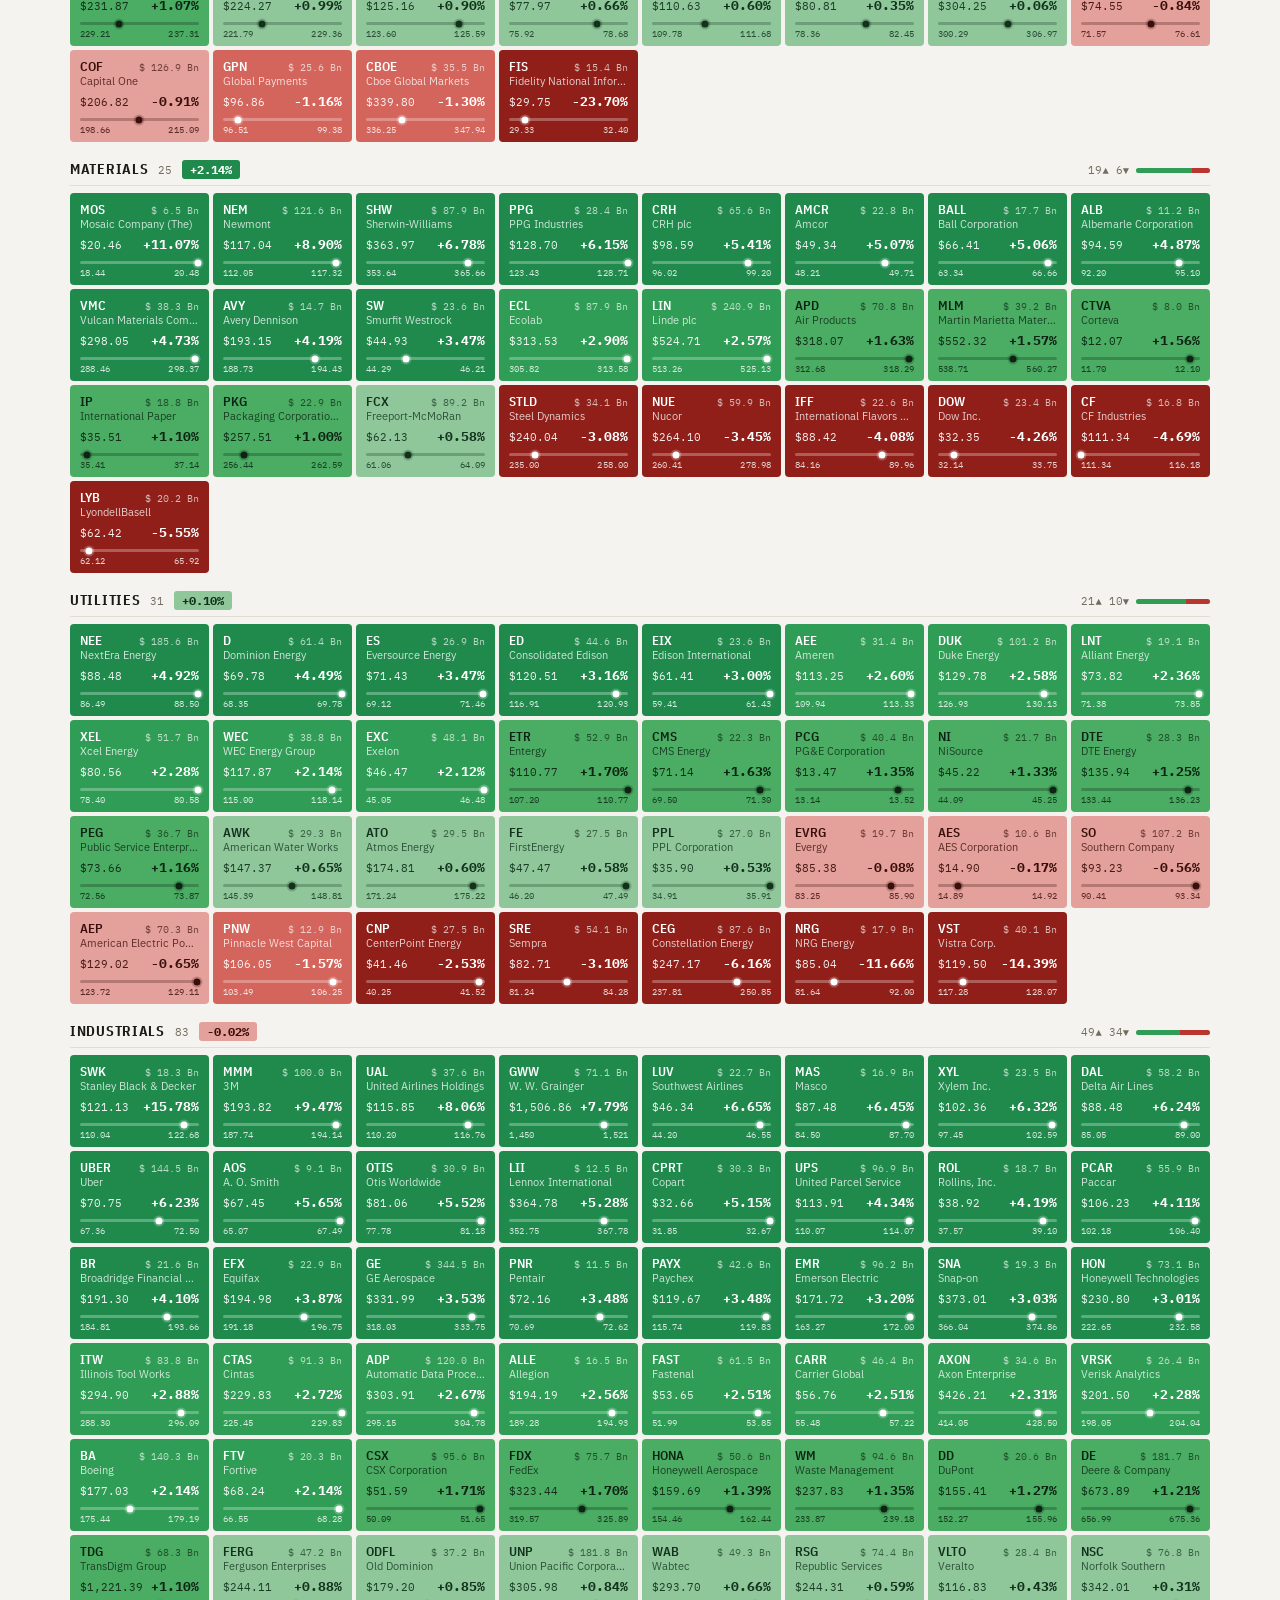
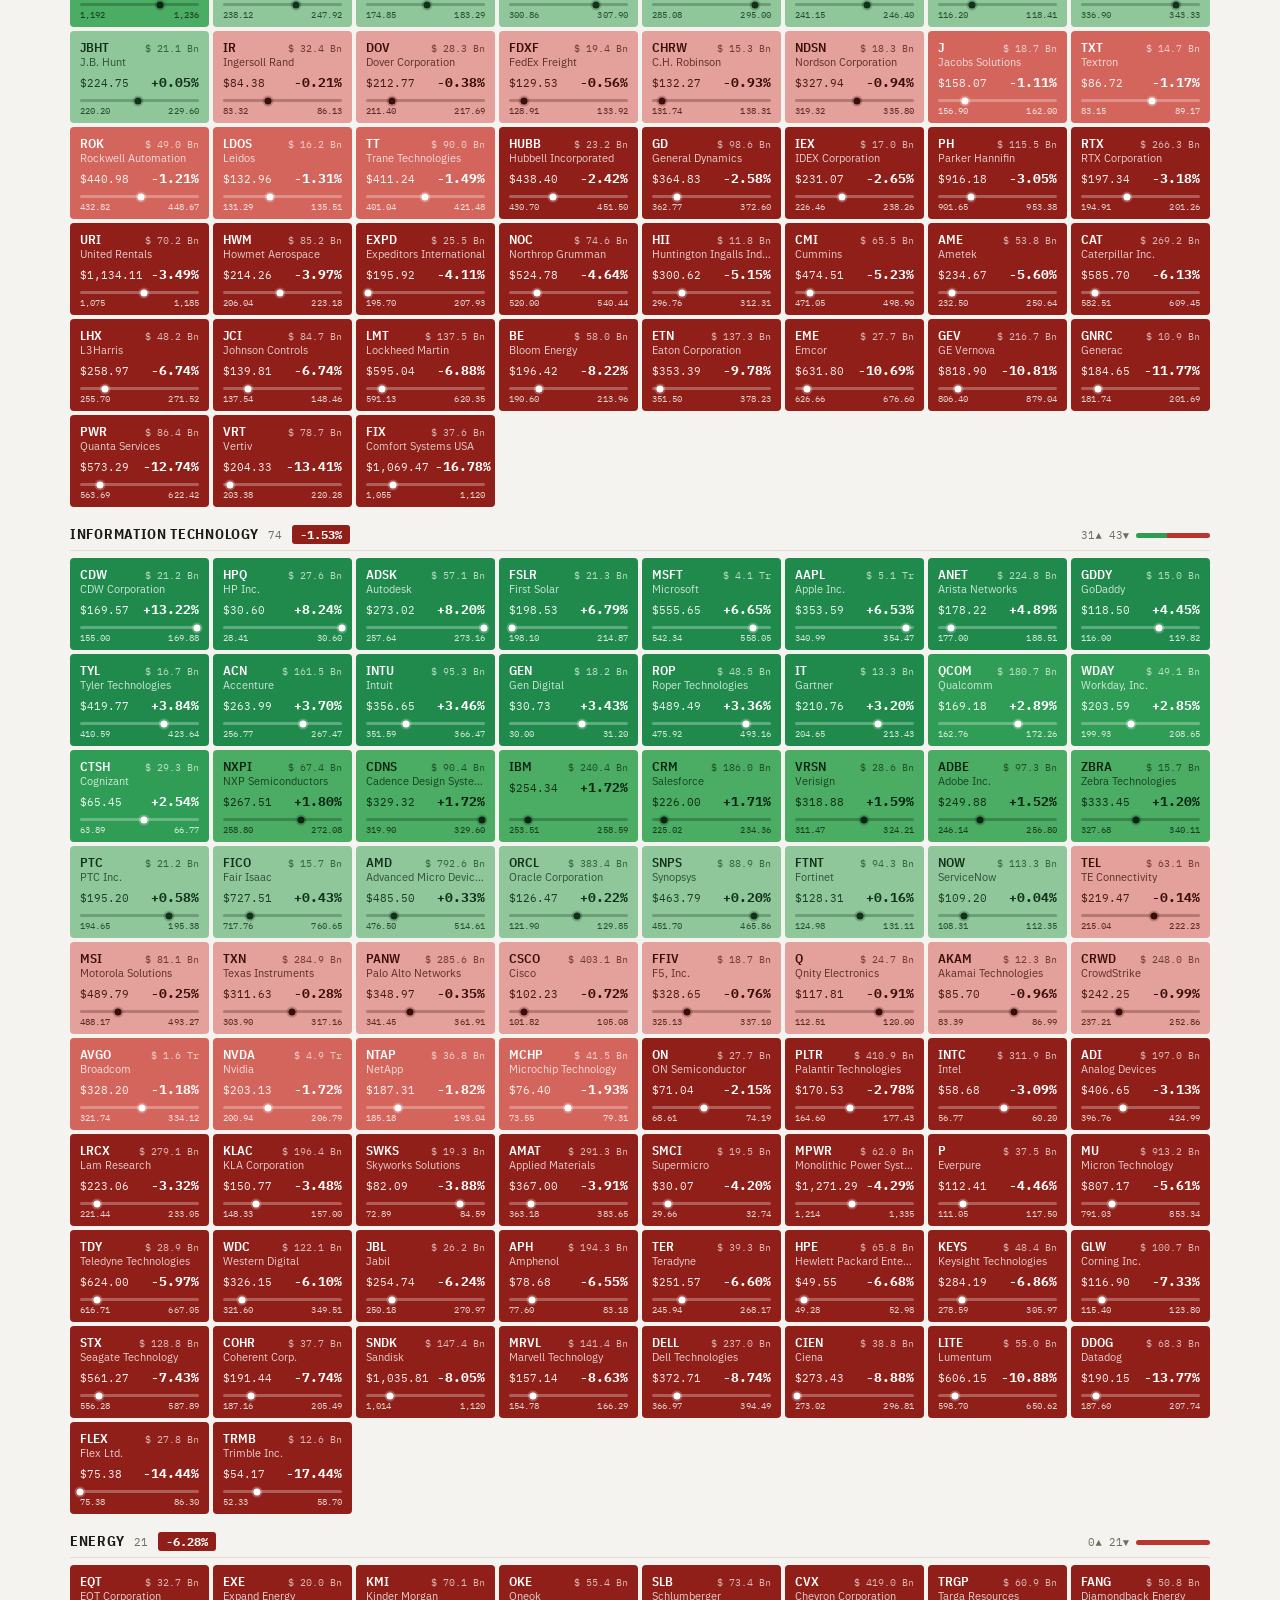
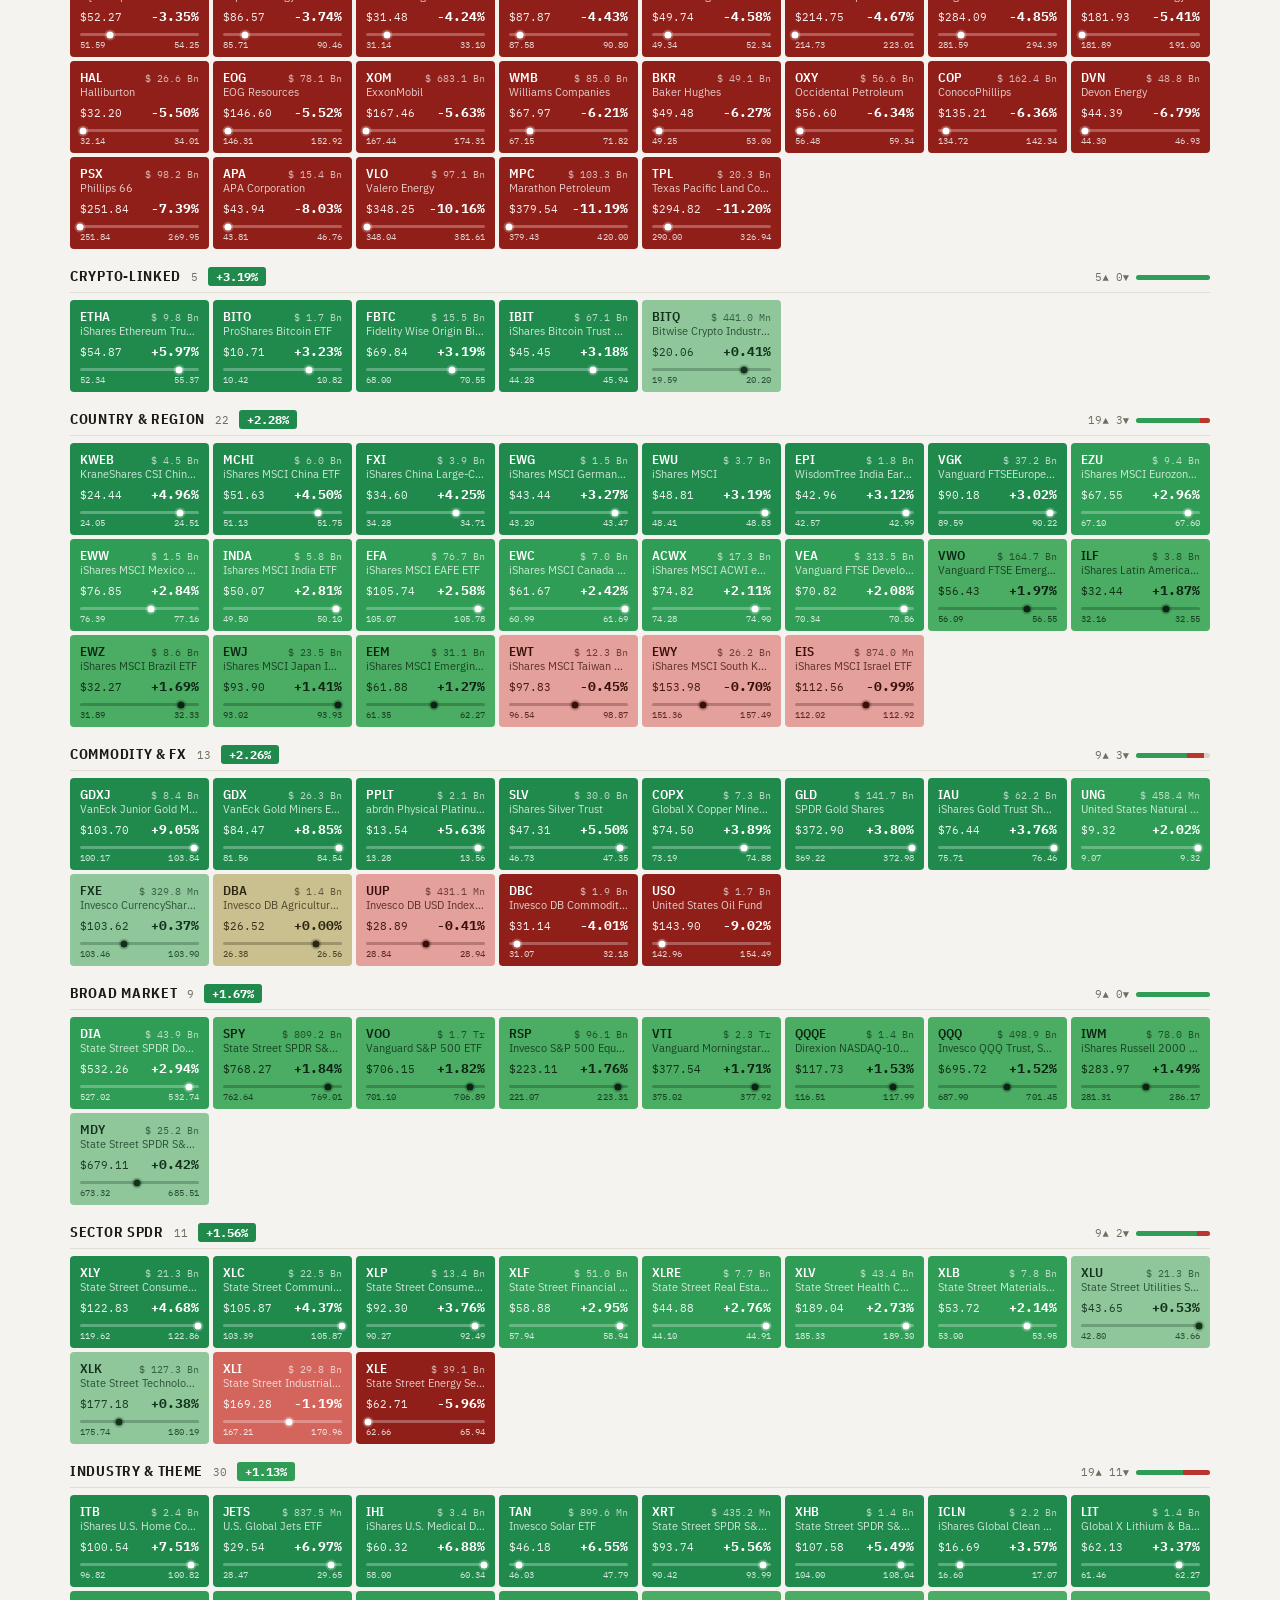
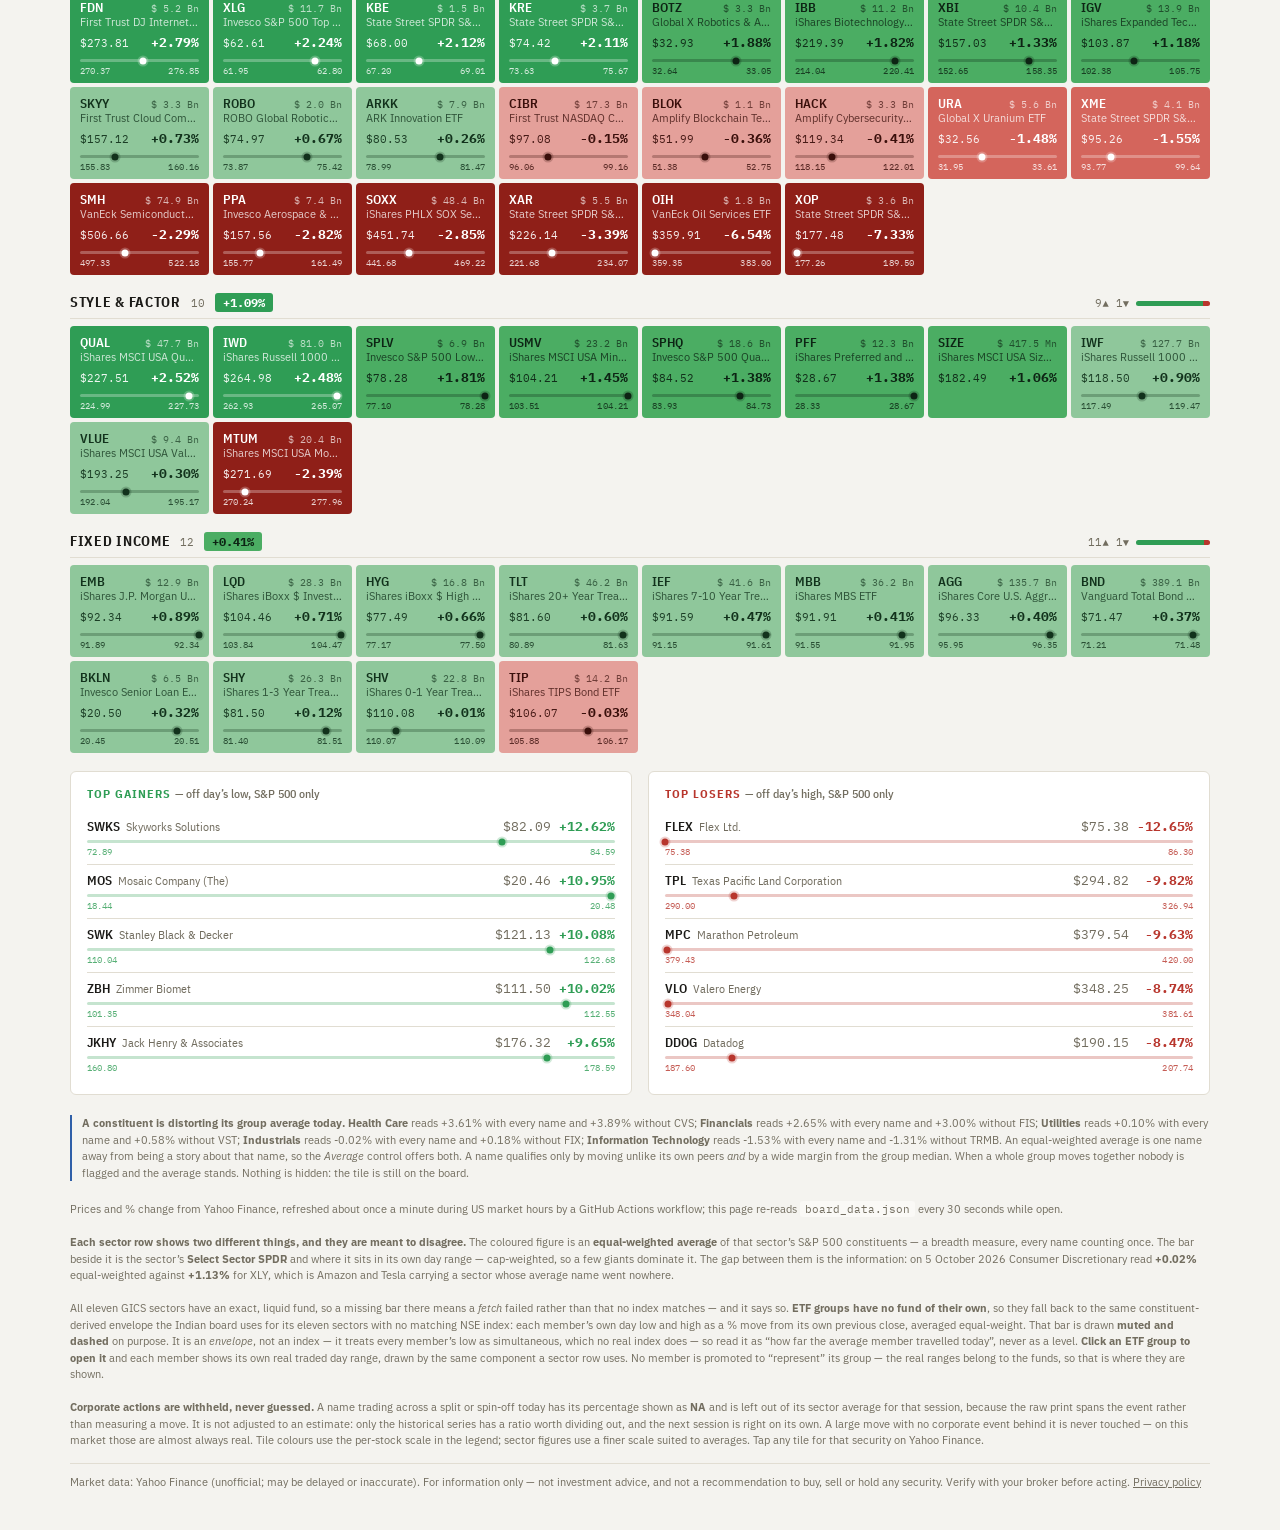
==== commit 911780e2: "Index cards carry the day's move in points, top right The % beside the level answers "how big a move" ====
--- a/index.html
+++ b/index.html
@@ -6,7 +6,7 @@
 <title>US Market Heatmap</title>
 <link rel="preconnect" href="https://fonts.gstatic.com" crossorigin>
 <link rel="stylesheet" href="https://fonts.googleapis.com/css2?family=IBM+Plex+Sans+Condensed:wght@500;600;700&family=IBM+Plex+Sans:wght@400;500;600&family=IBM+Plex+Mono:wght@400;500;600;700&display=swap">
-<link rel="stylesheet" href="assets/app.css?v=b508f4b9b6">
+<link rel="stylesheet" href="assets/app.css?v=620c531259">
 </head>
 <body>
 <div class="wrap">
@@ -105,7 +105,7 @@
   <div class="disclaimer">Market data: Yahoo Finance (unofficial; may be delayed or inaccurate). For information only &mdash; not investment advice, and not a recommendation to buy, sell or hold any security. Verify with your broker before acting. <a href="../nifty-heatmap-web/privacy.html" style="color:inherit">Privacy policy</a></div>
 </div>
 
-<script src="assets/app.js?v=b508f4b9b6"></script>
+<script src="assets/app.js?v=620c531259"></script>
 <script>
 renderLegend('legend');
 initBackToTop();
--- a/assets/app.css
+++ b/assets/app.css
@@ -152,7 +152,20 @@
     display:flex; flex-direction:column; align-items:flex-start;
     gap:2px; margin-bottom:8px;
   }
-  .index-card-head .idx-name{ flex:1 1 auto; }
+  /* Name and member count left, the day's point move hard right. Baseline
+     alignment so three different font sizes still sit on one line. */
+  .index-card-head .idx-title{
+    display:flex; align-items:baseline; justify-content:flex-start;
+    gap:6px; width:100%;
+  }
+  .index-card-head .idx-name{ flex:0 1 auto; min-width:0; }
+  .idx-pts{
+    margin-left:auto; font-family:"IBM Plex Mono",monospace;
+    font-size:11px; font-weight:600; font-variant-numeric:tabular-nums;
+    white-space:nowrap; flex:none;
+  }
+  .idx-pts.up{ color:var(--b-gain-2-tx); }
+  .idx-pts.down{ color:var(--b-loss-2-tx); }
   .index-card-head .idx-figures{
     display:flex; align-items:baseline; gap:8px; flex-wrap:nowrap;
   }
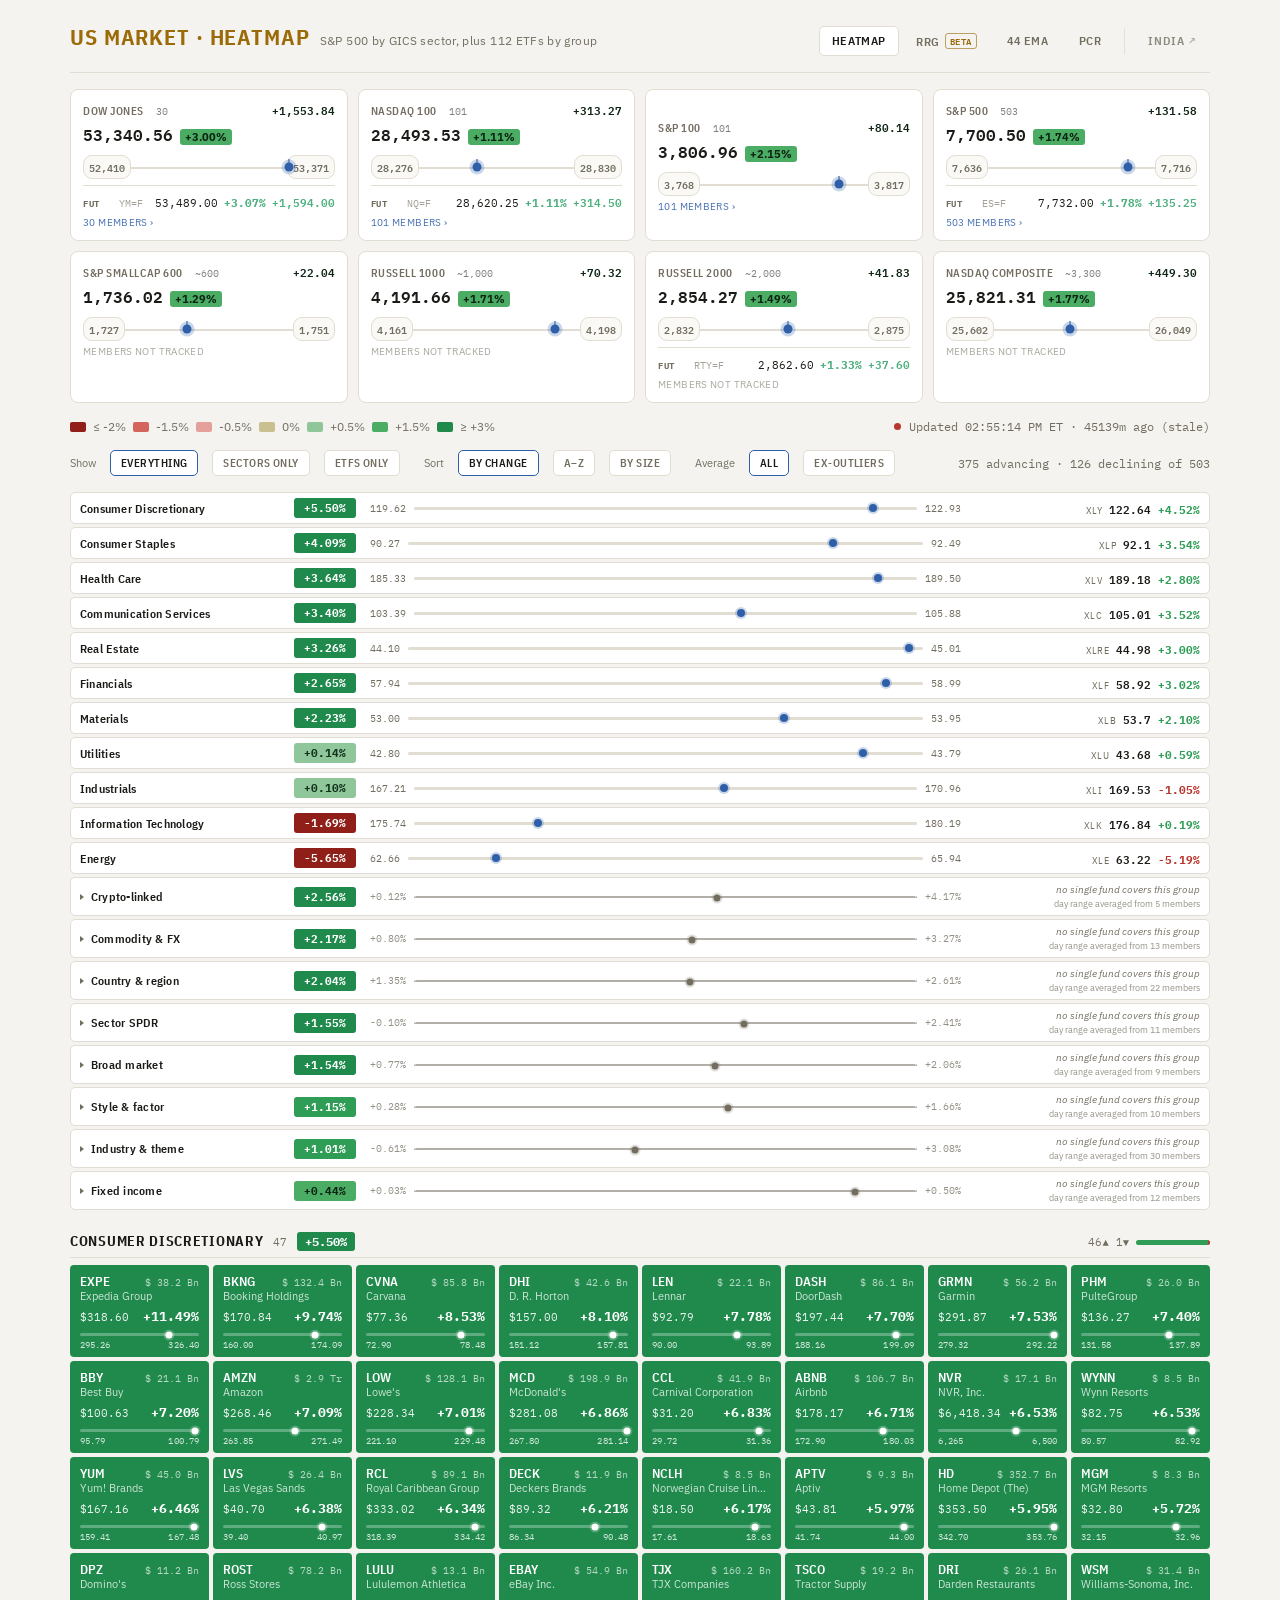
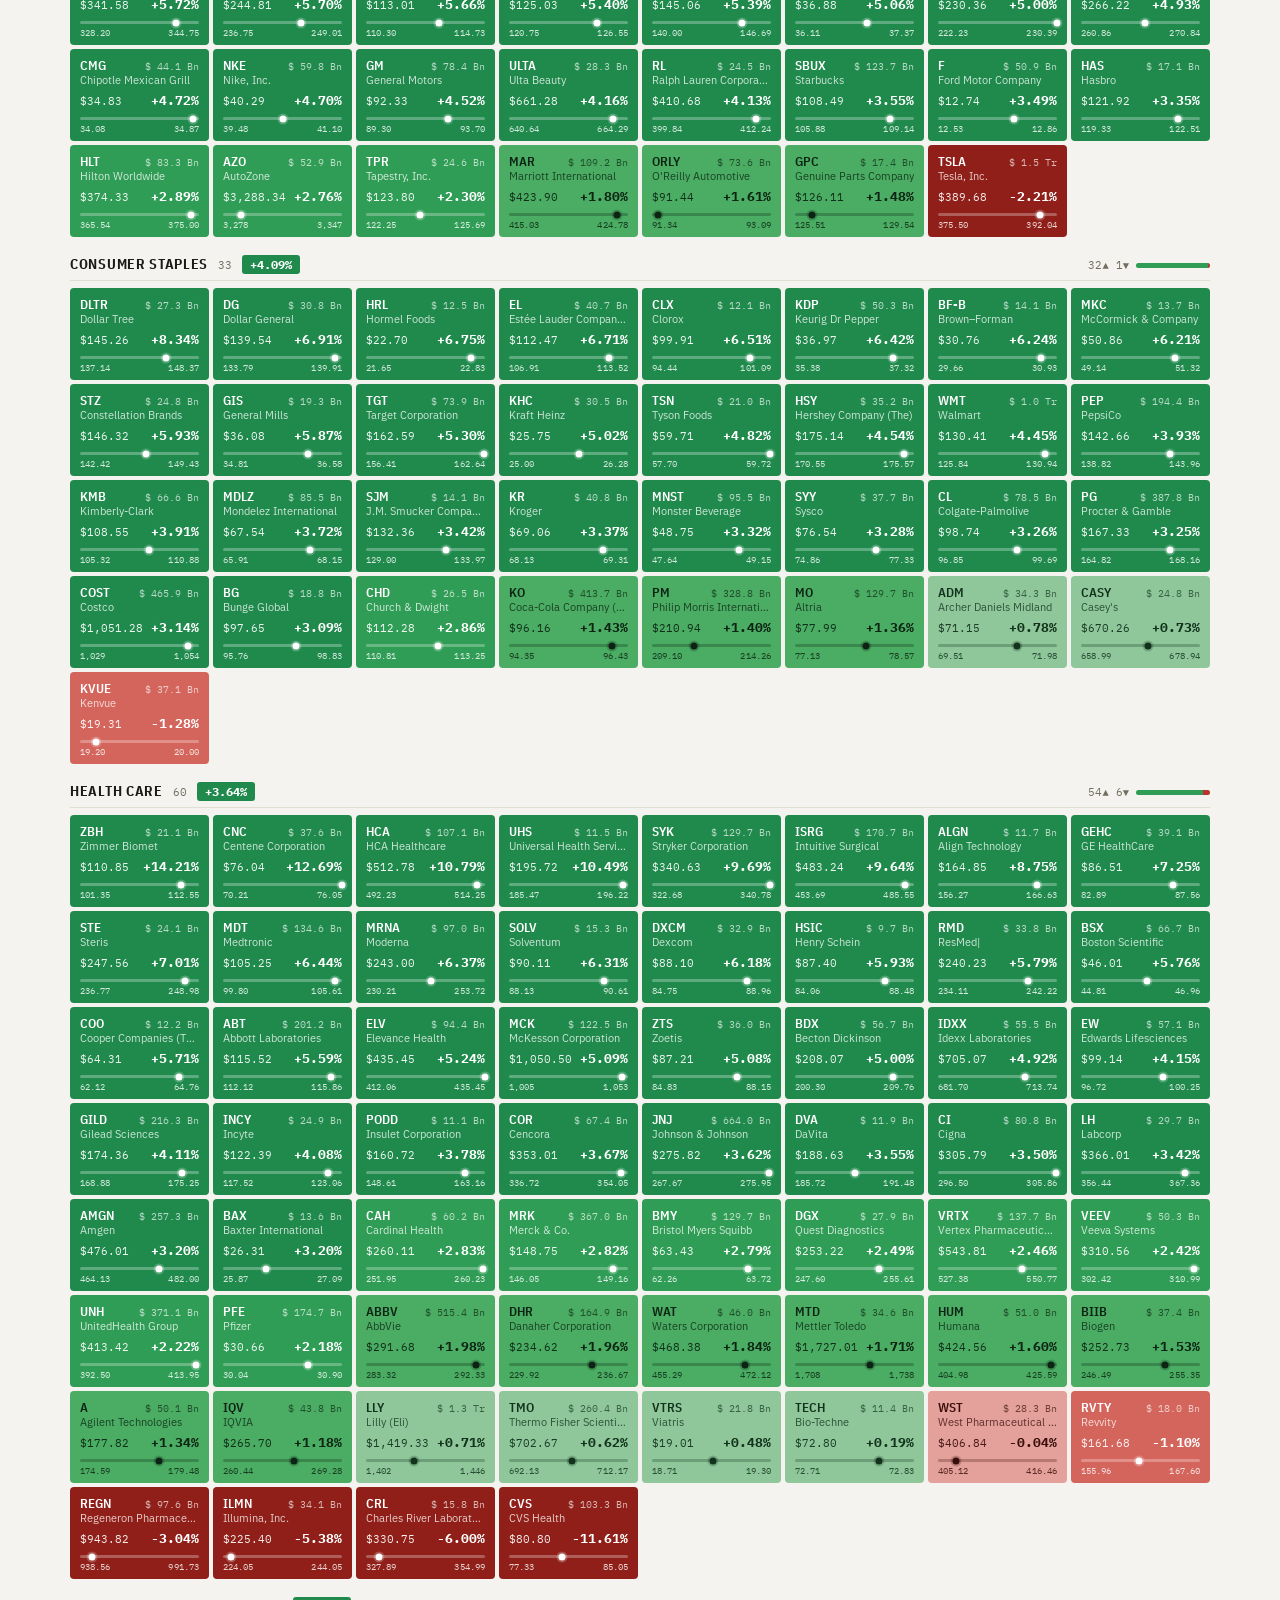
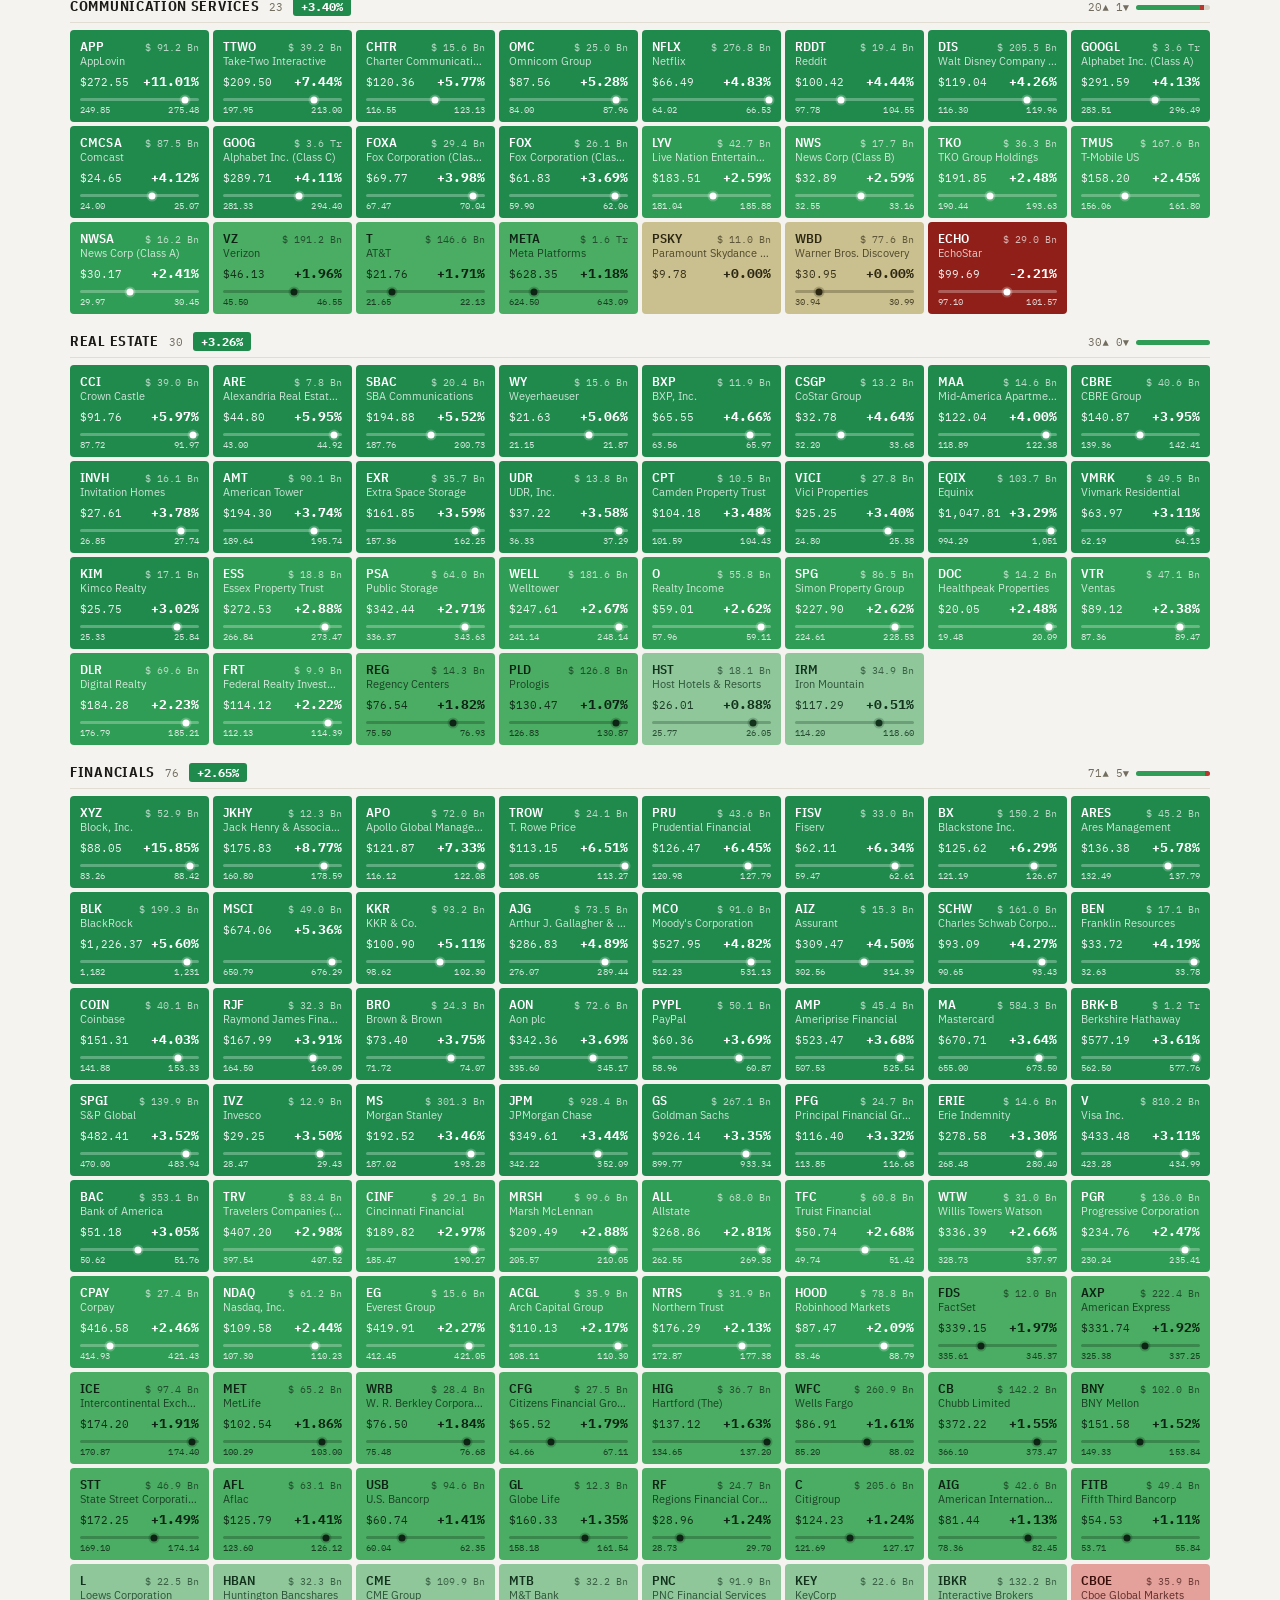
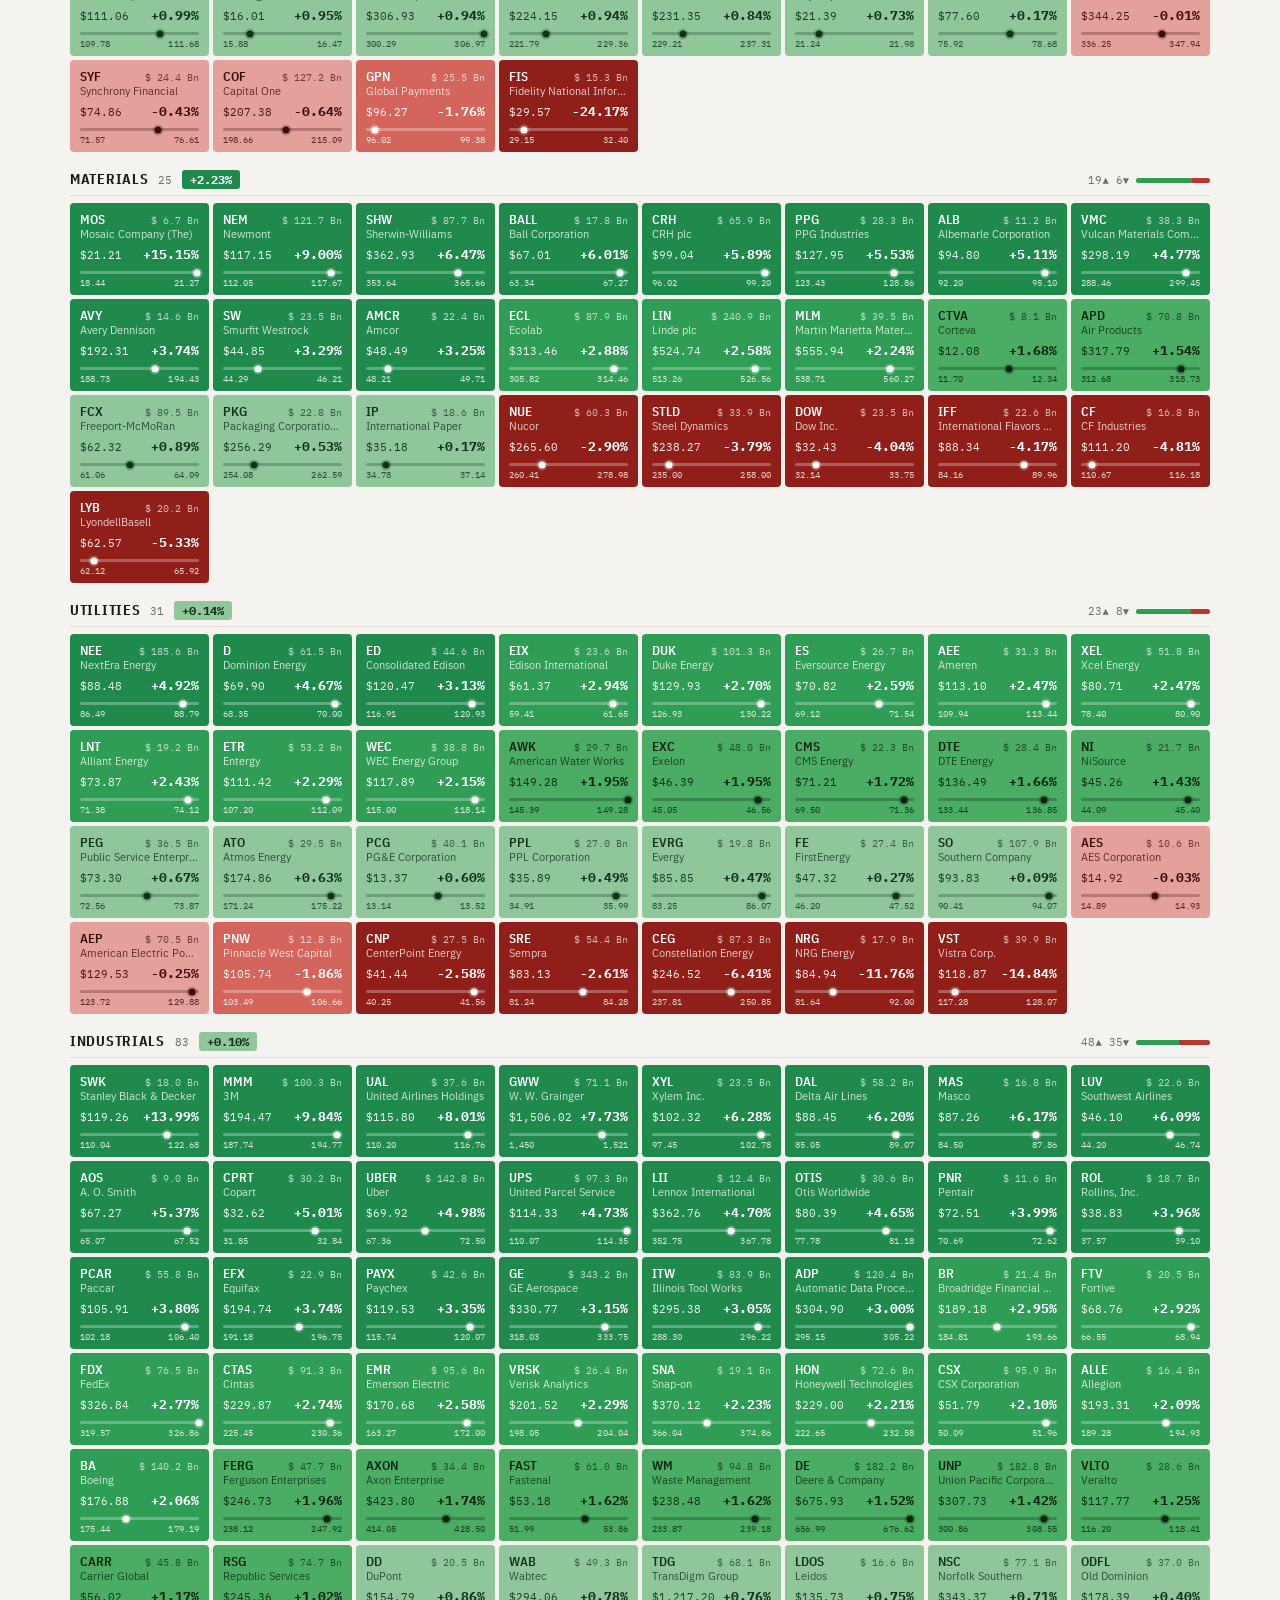
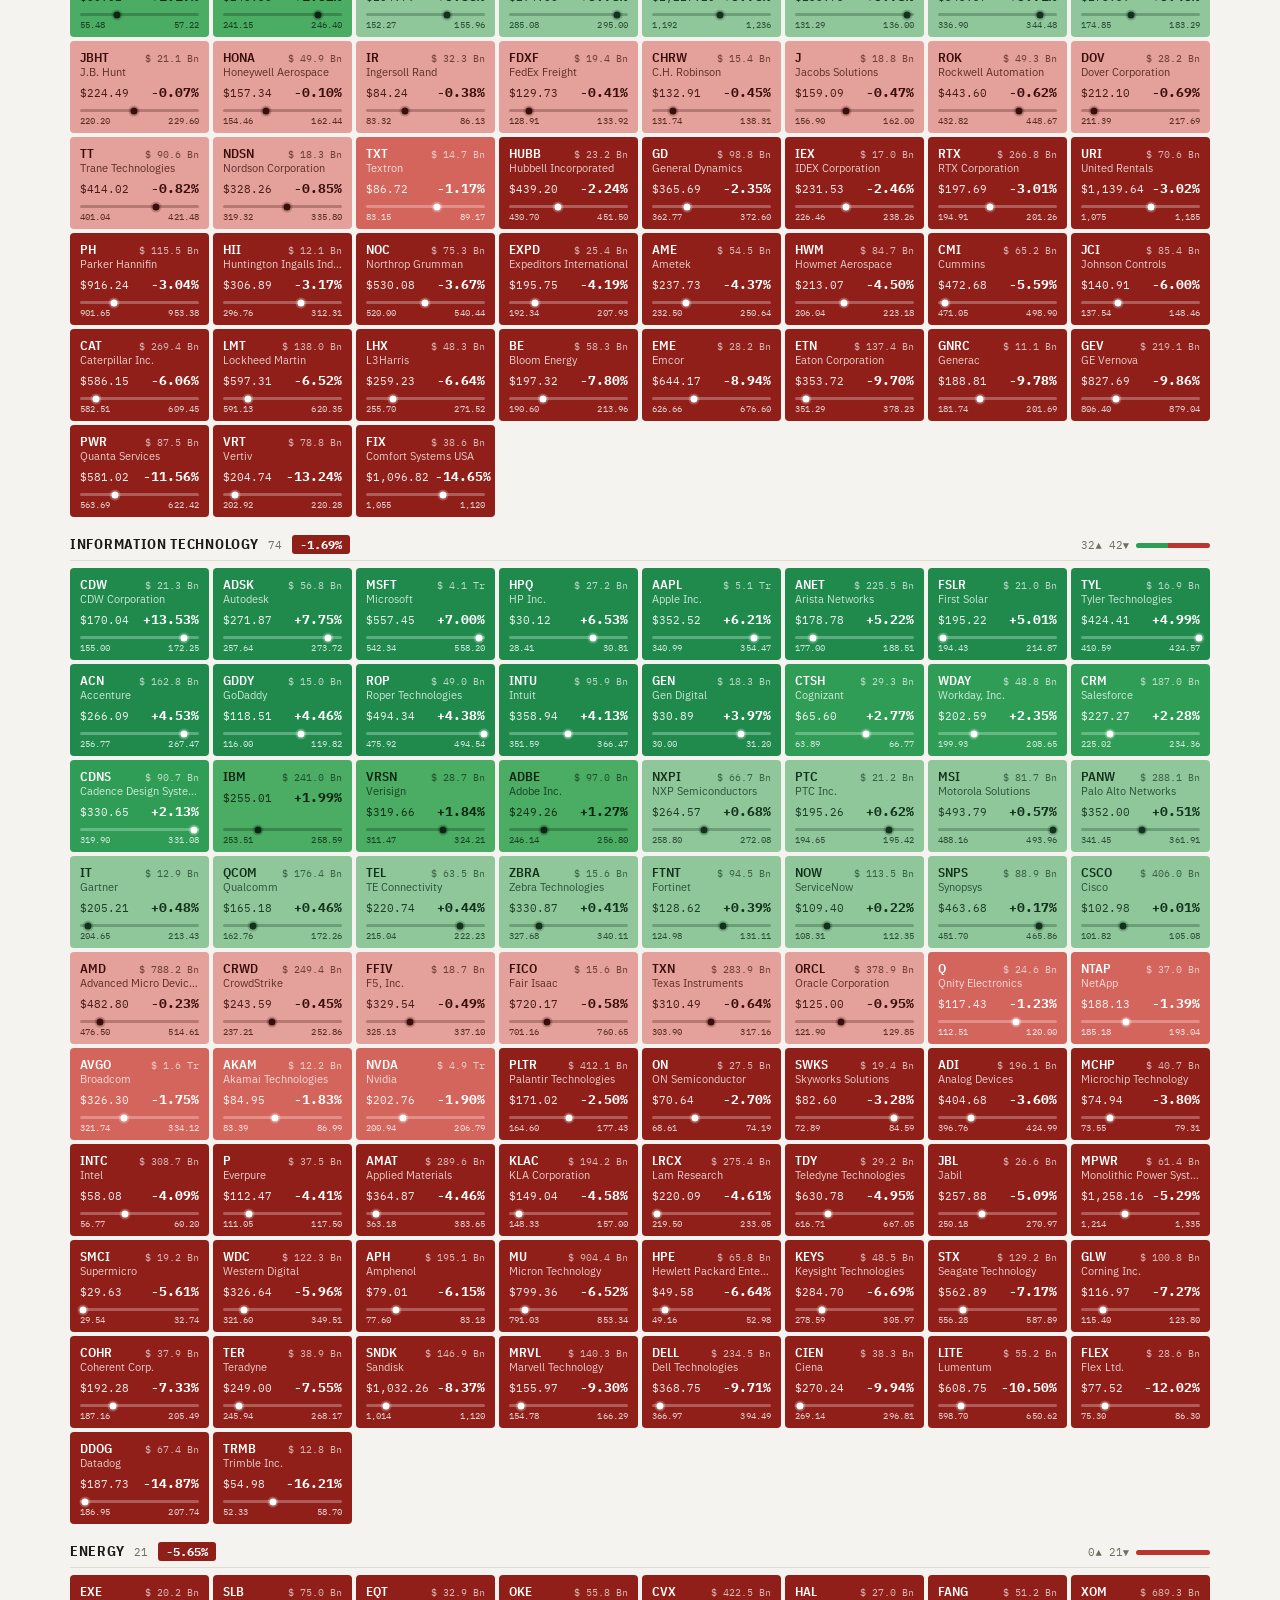
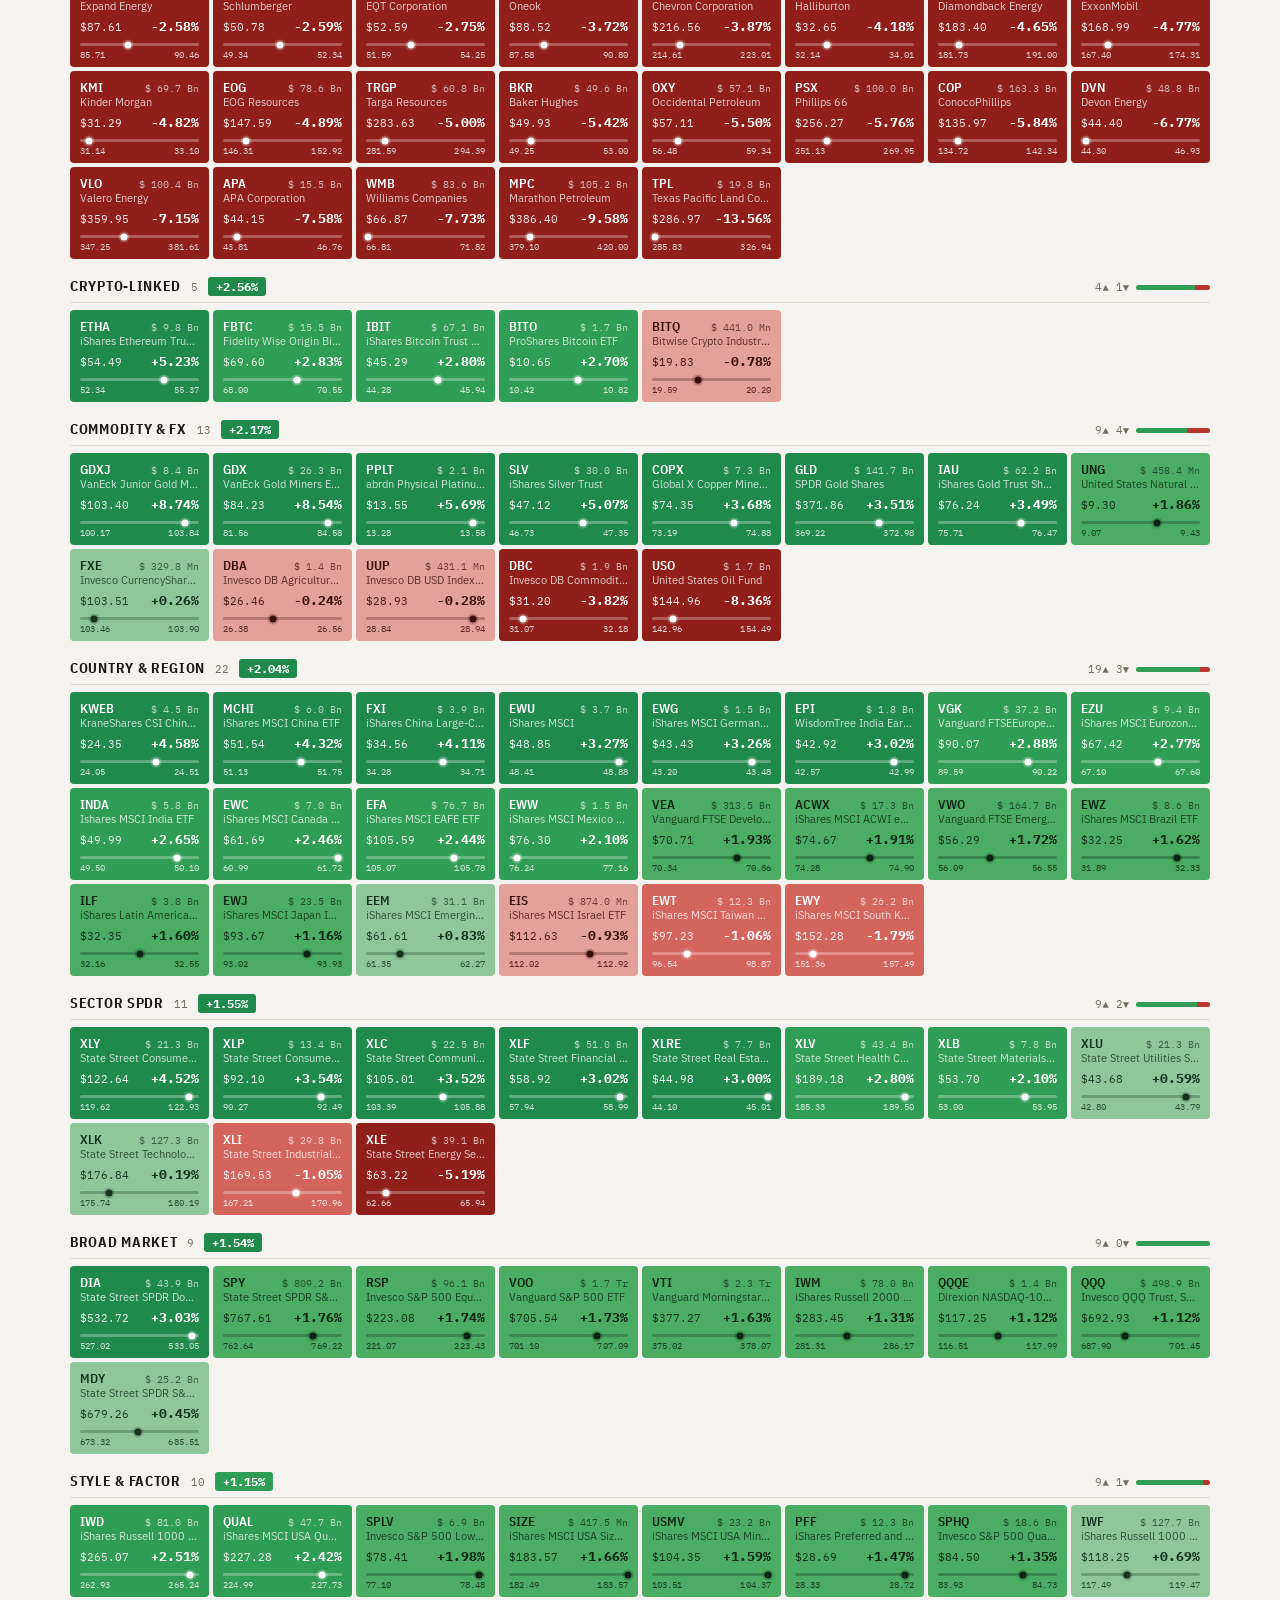
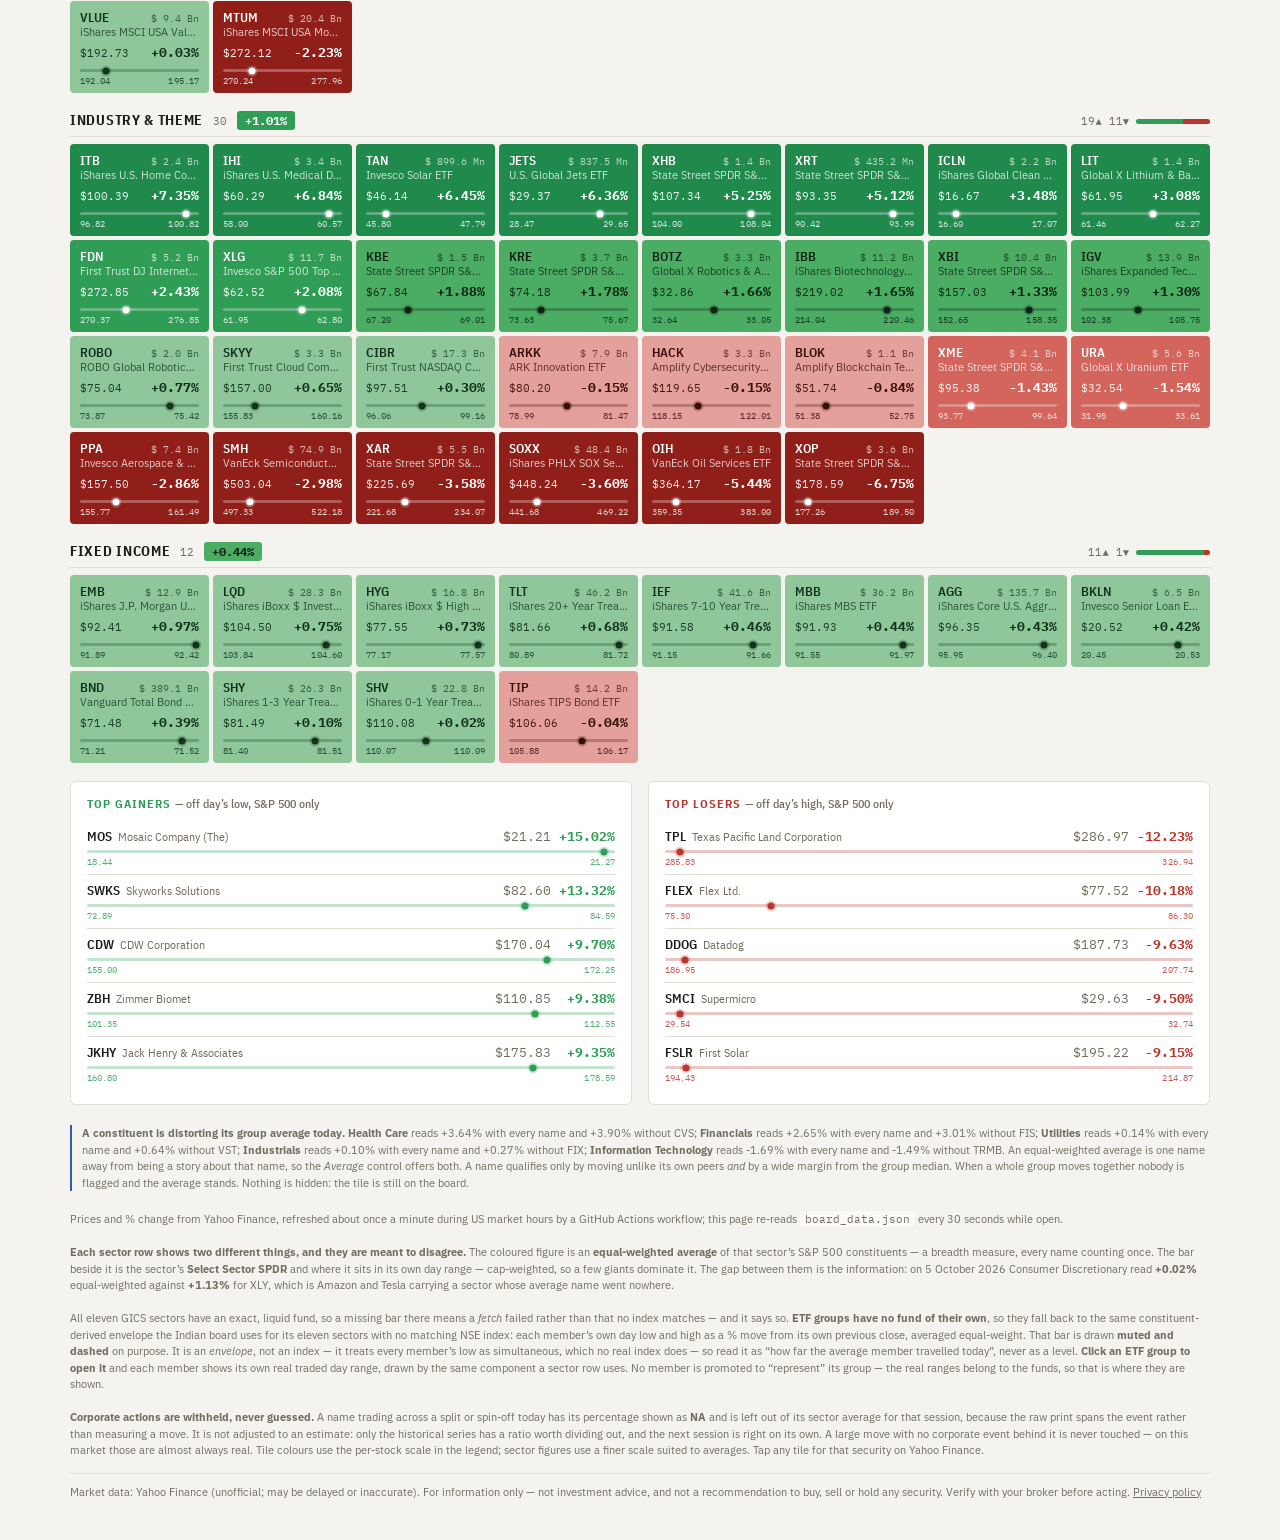
==== commit df3bf82d: "Show the day's move in points on the FUT and PRE/POST rows Each sub-row now ends with the move in in" ====
--- a/index.html
+++ b/index.html
@@ -6,7 +6,7 @@
 <title>US Market Heatmap</title>
 <link rel="preconnect" href="https://fonts.gstatic.com" crossorigin>
 <link rel="stylesheet" href="https://fonts.googleapis.com/css2?family=IBM+Plex+Sans+Condensed:wght@500;600;700&family=IBM+Plex+Sans:wght@400;500;600&family=IBM+Plex+Mono:wght@400;500;600;700&display=swap">
-<link rel="stylesheet" href="assets/app.css?v=620c531259">
+<link rel="stylesheet" href="assets/app.css?v=3ba92c8e9e">
 </head>
 <body>
 <div class="wrap">
@@ -105,7 +105,7 @@
   <div class="disclaimer">Market data: Yahoo Finance (unofficial; may be delayed or inaccurate). For information only &mdash; not investment advice, and not a recommendation to buy, sell or hold any security. Verify with your broker before acting. <a href="../nifty-heatmap-web/privacy.html" style="color:inherit">Privacy policy</a></div>
 </div>
 
-<script src="assets/app.js?v=620c531259"></script>
+<script src="assets/app.js?v=3ba92c8e9e"></script>
 <script>
 renderLegend('legend');
 initBackToTop();
--- a/assets/app.css
+++ b/assets/app.css
@@ -785,7 +785,7 @@
     display:grid; gap:3px;
   }
   .idx-sub{
-    display:grid; grid-template-columns:30px 1fr auto auto;
+    display:grid; grid-template-columns:30px 1fr auto auto auto;
     align-items:baseline; gap:6px;
     font-family:"IBM Plex Mono",monospace; font-variant-numeric:tabular-nums;
     font-size:10.5px; cursor:help;
@@ -799,3 +799,9 @@
   .idx-sub .s-pc{ font-weight:700; }
   .idx-sub .s-pc.up{ color:var(--up, #4caf7d); }
   .idx-sub .s-pc.down{ color:var(--down, #e0575b); }
+  /* Points sit at the far right of the row, after the %: price, then how big
+     the move is, then how far it travelled. Reserved as a grid column so rows
+     with and without a reference still line their numbers up. */
+  .idx-sub .s-pts{ font-weight:600; white-space:nowrap; text-align:right; }
+  .idx-sub .s-pts.up{ color:var(--up, #4caf7d); }
+  .idx-sub .s-pts.down{ color:var(--down, #e0575b); }
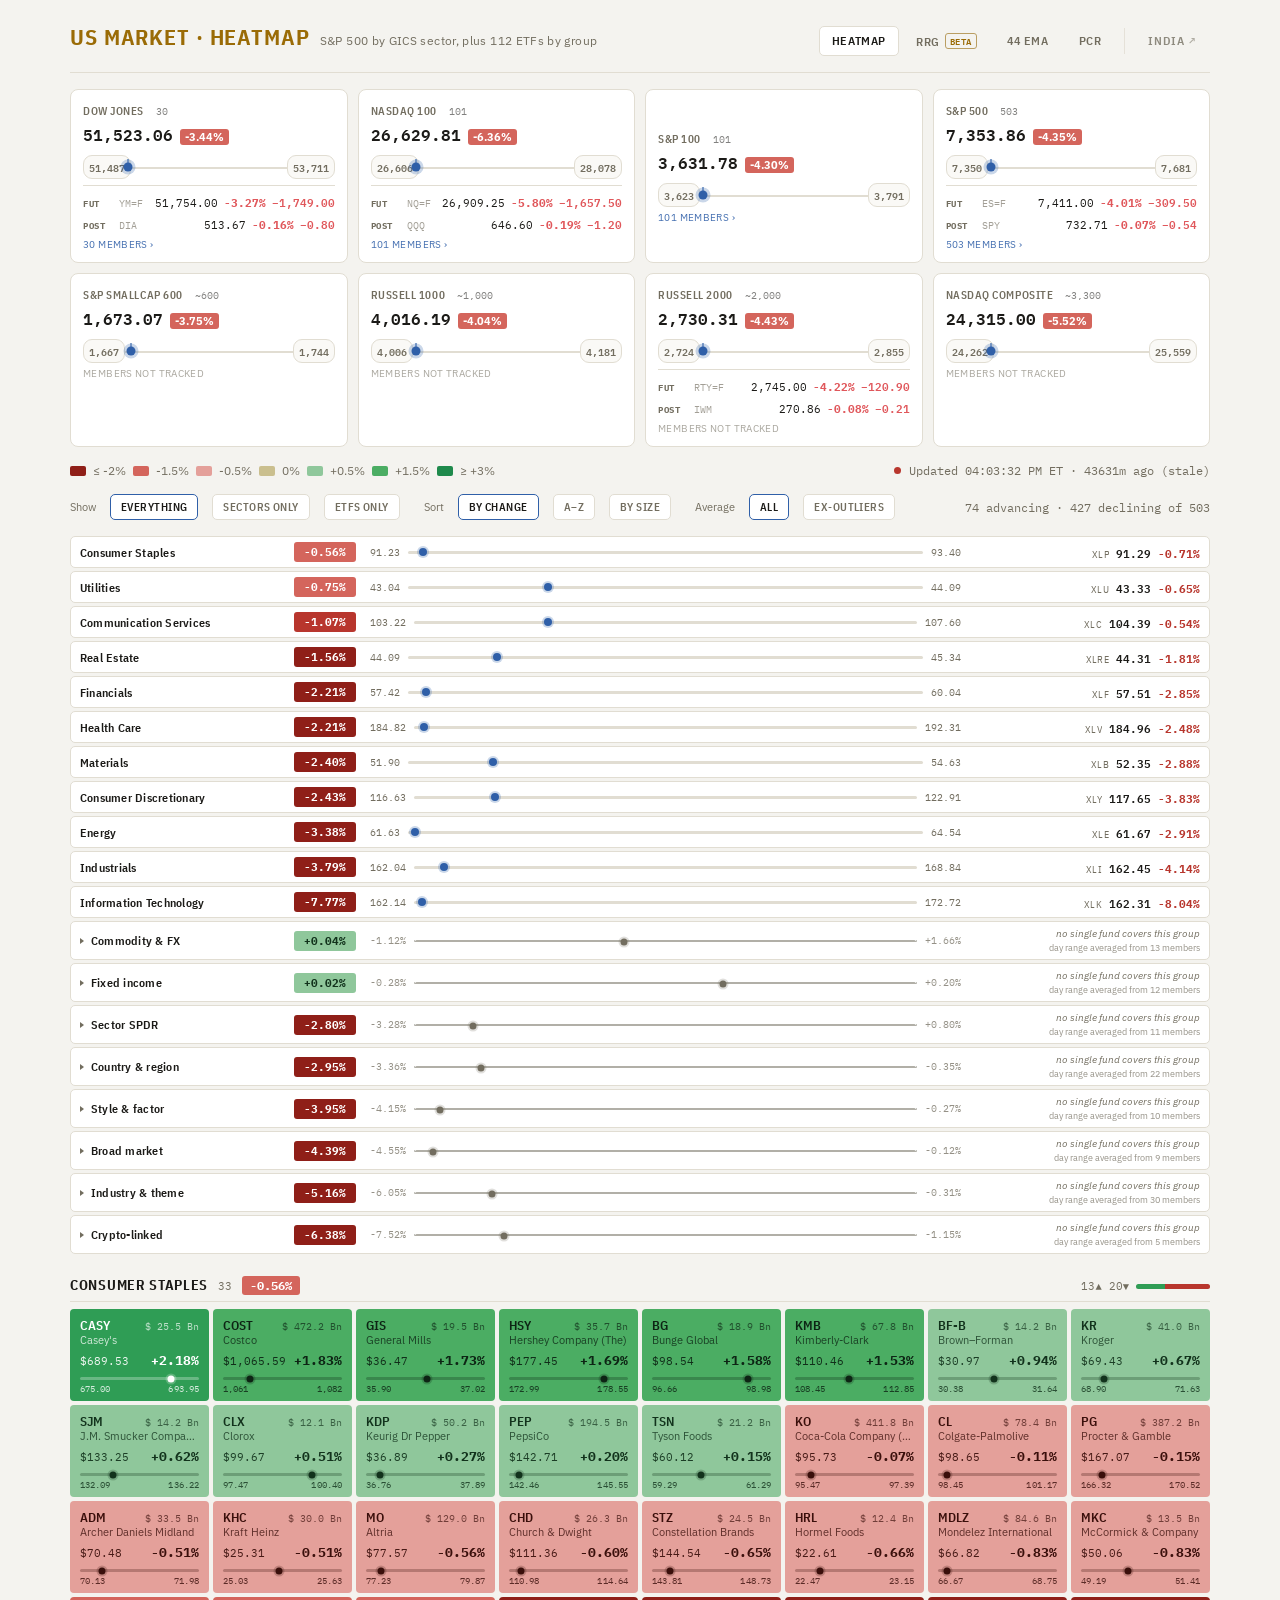
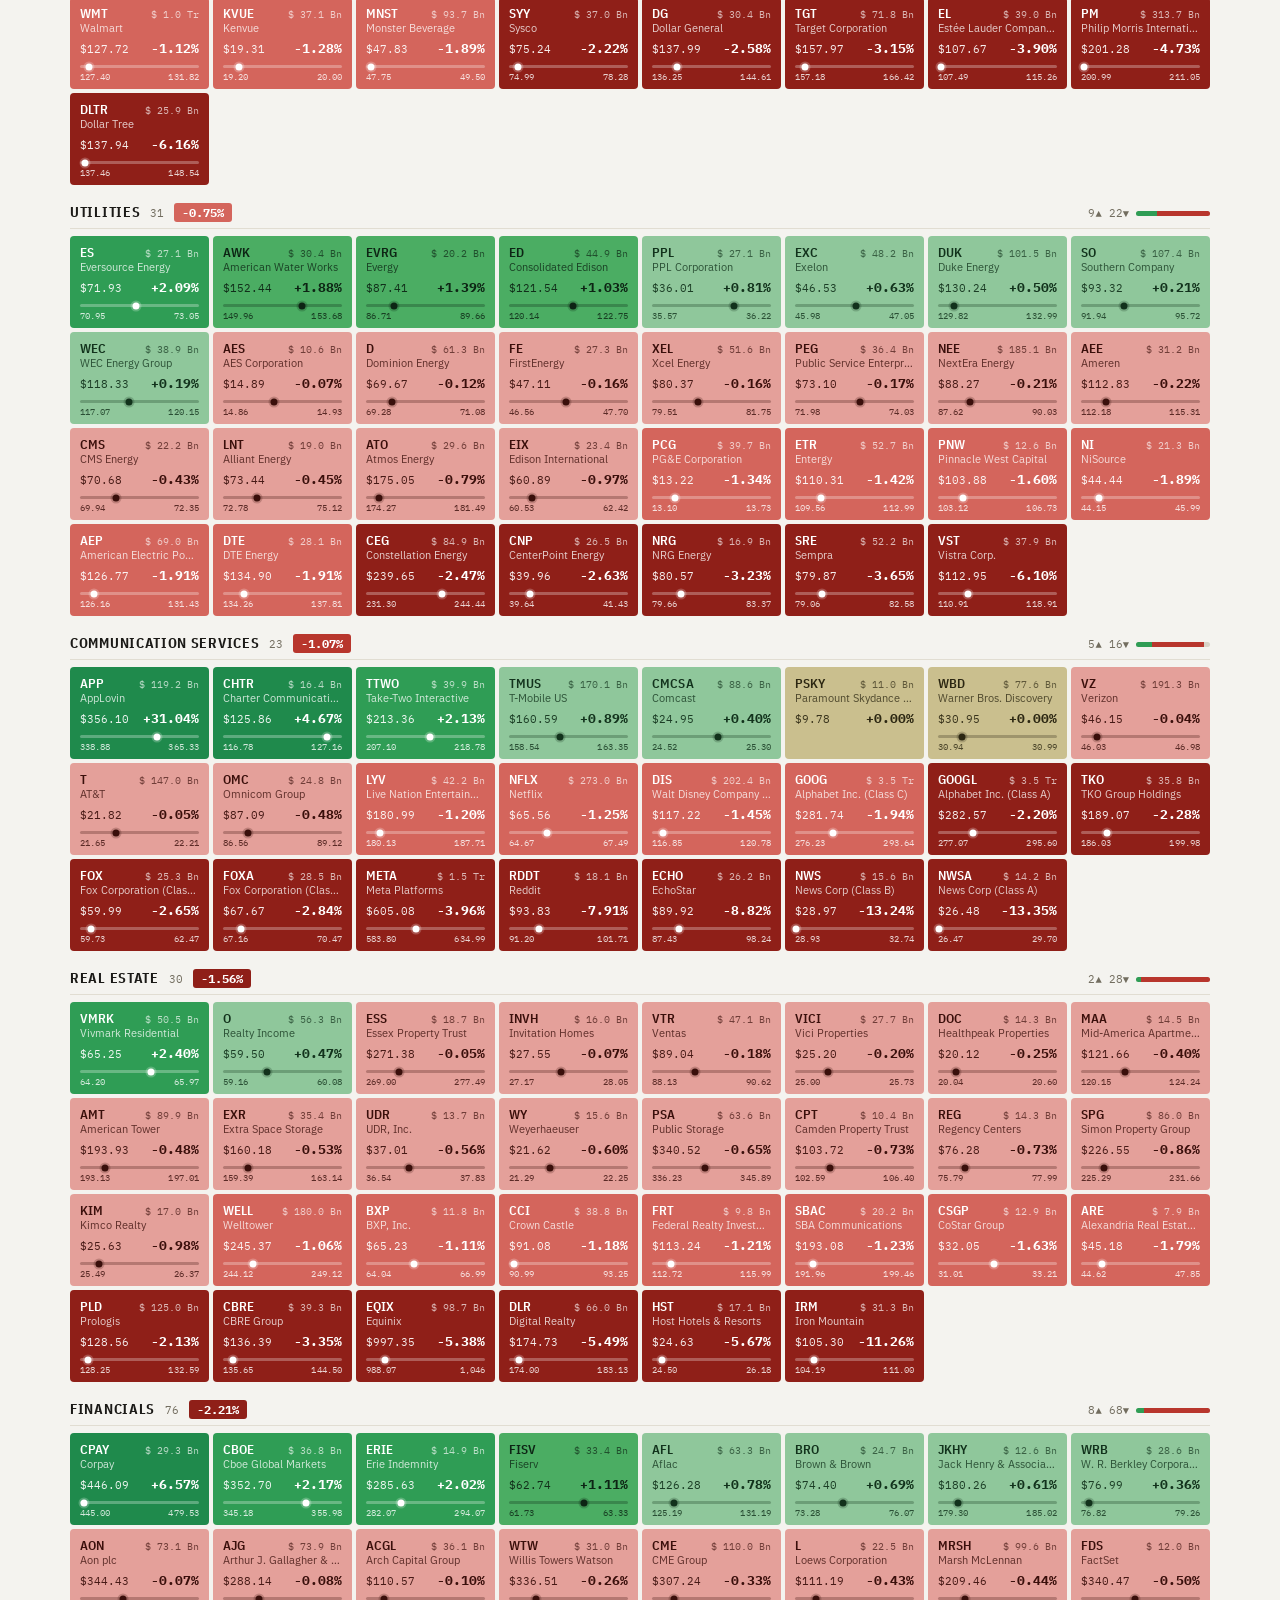
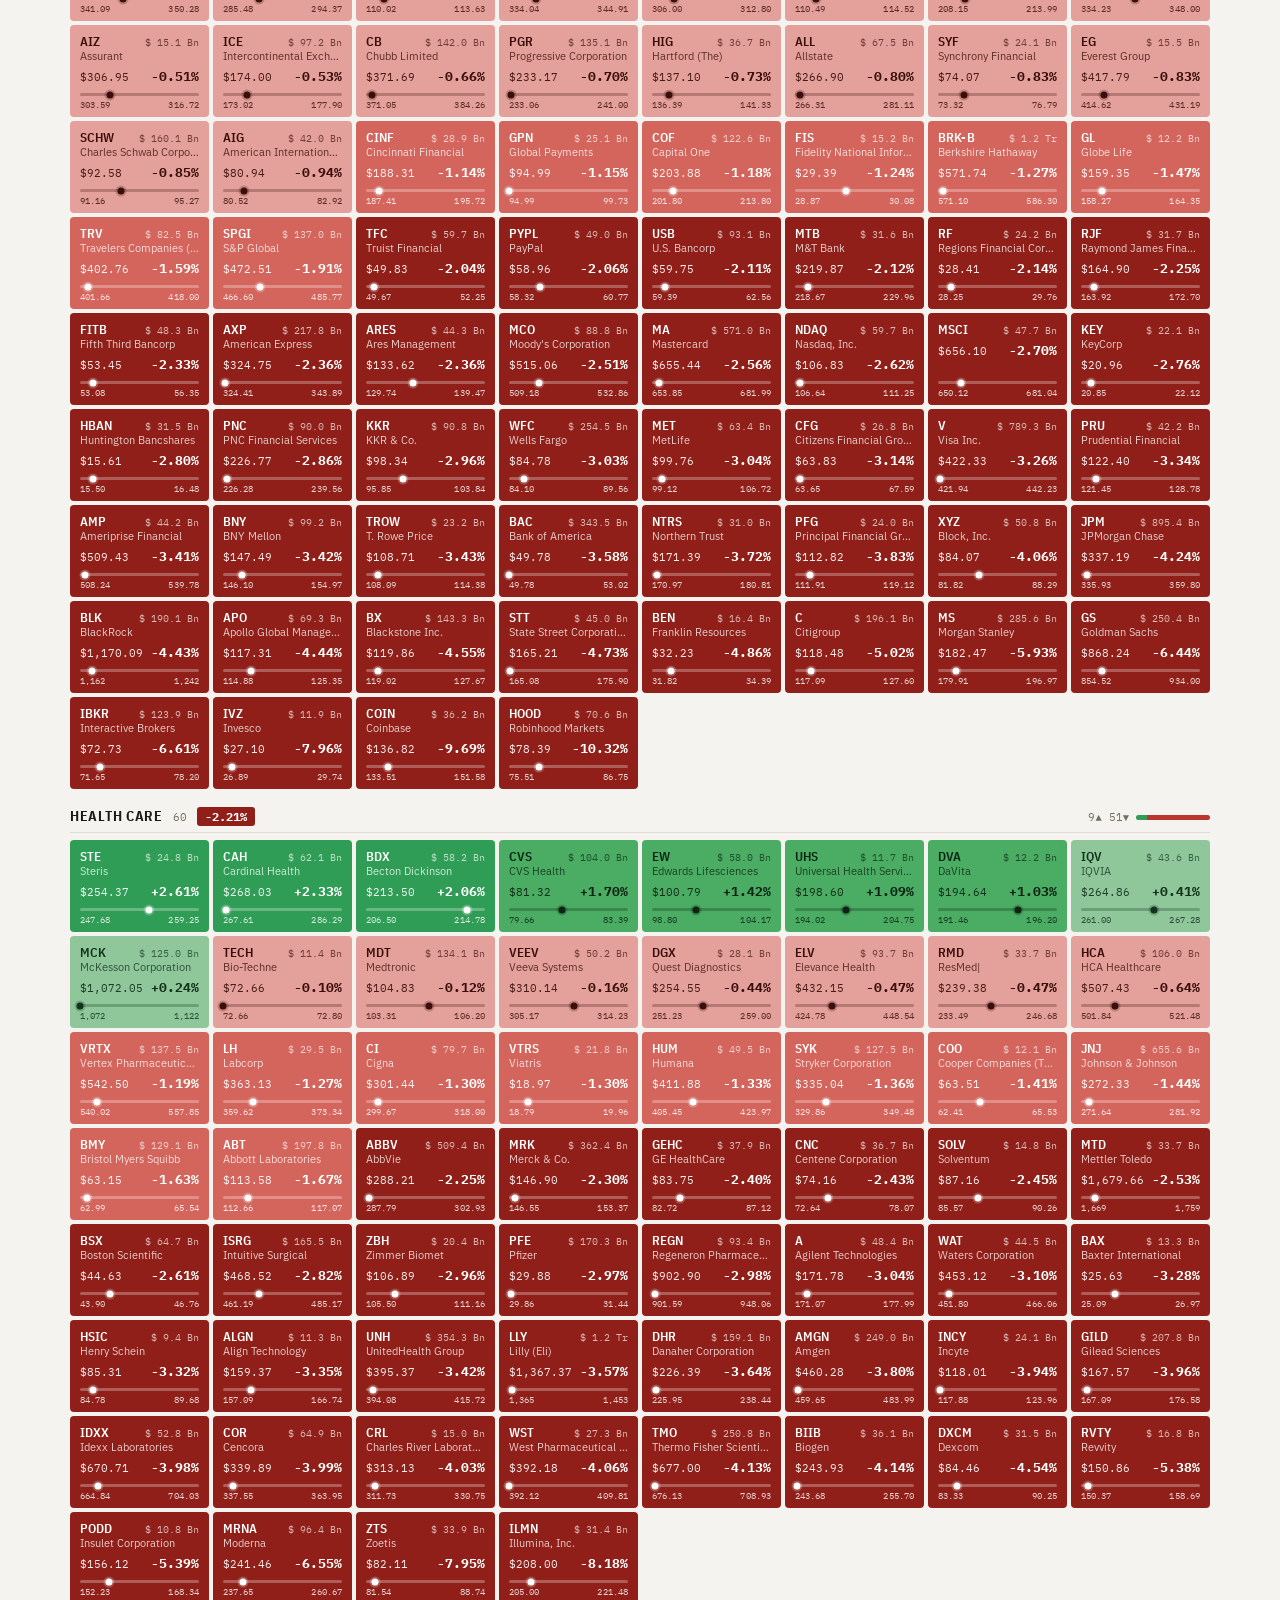
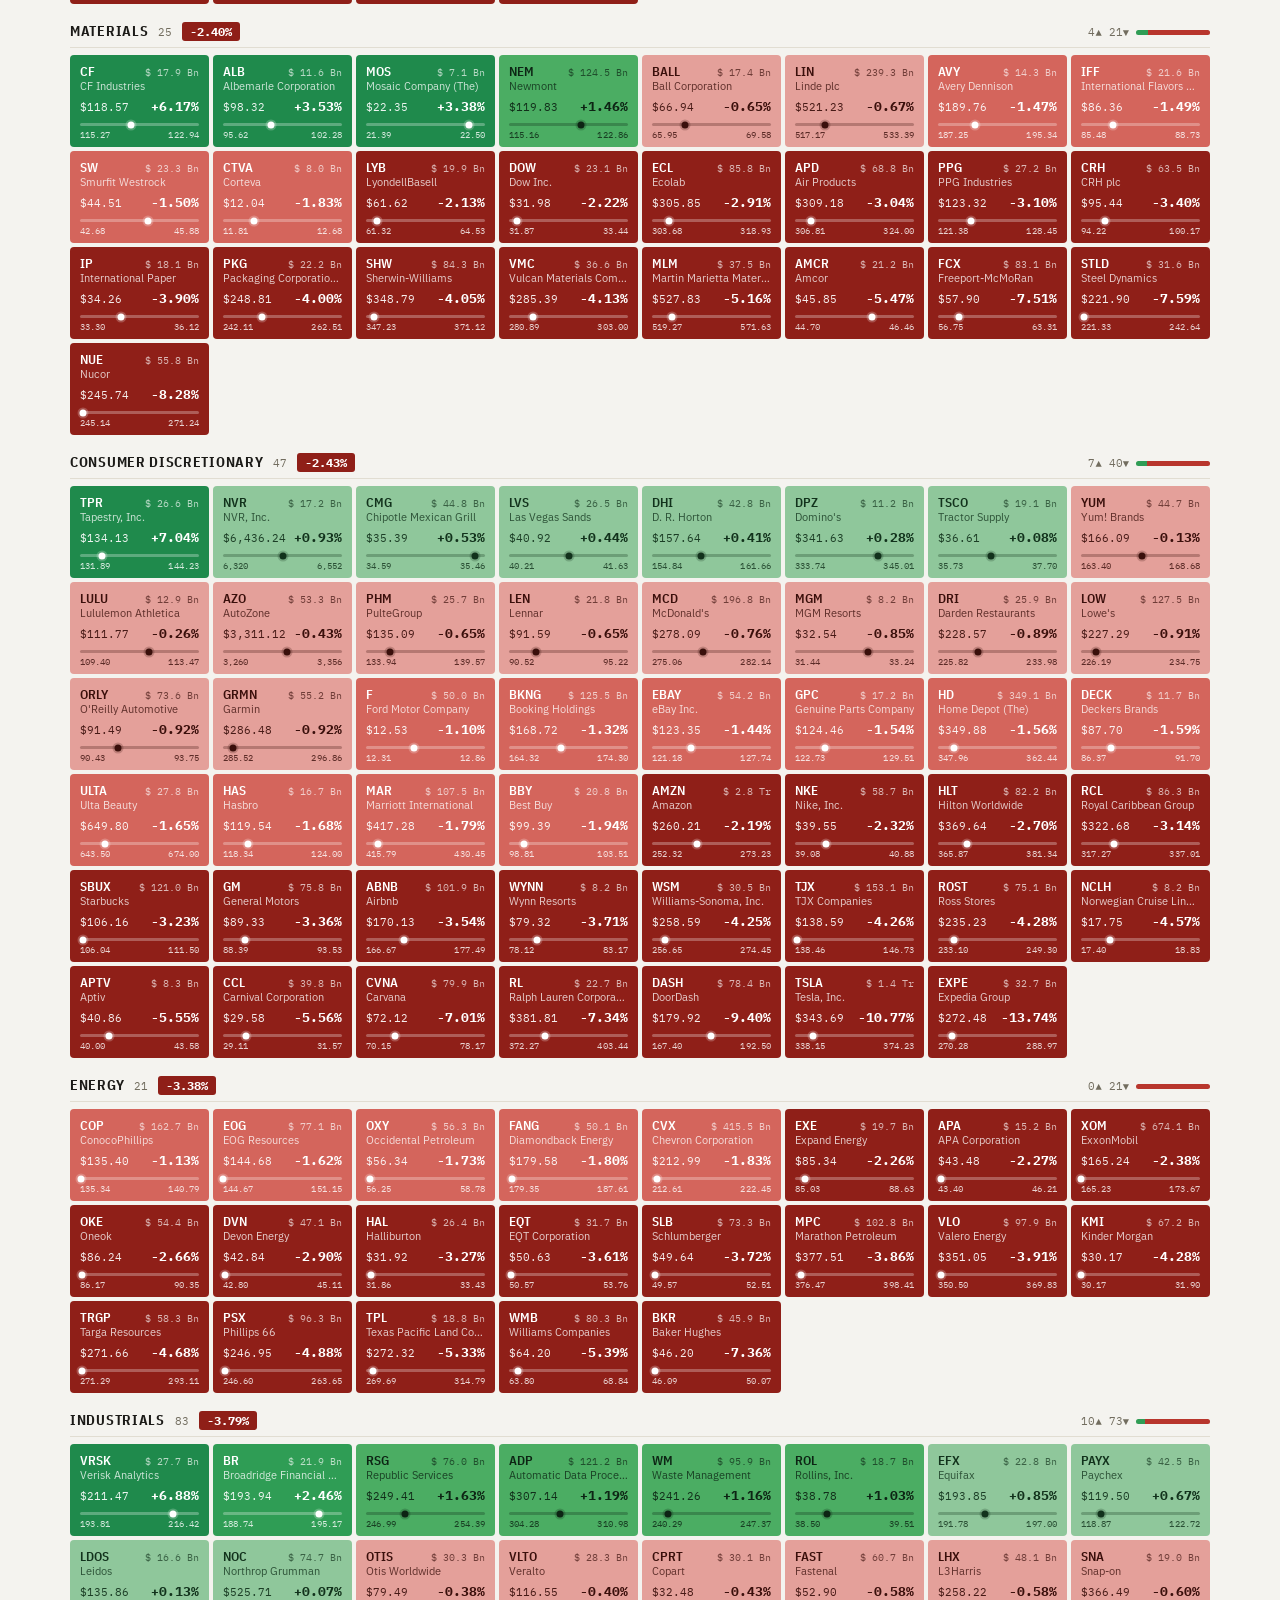
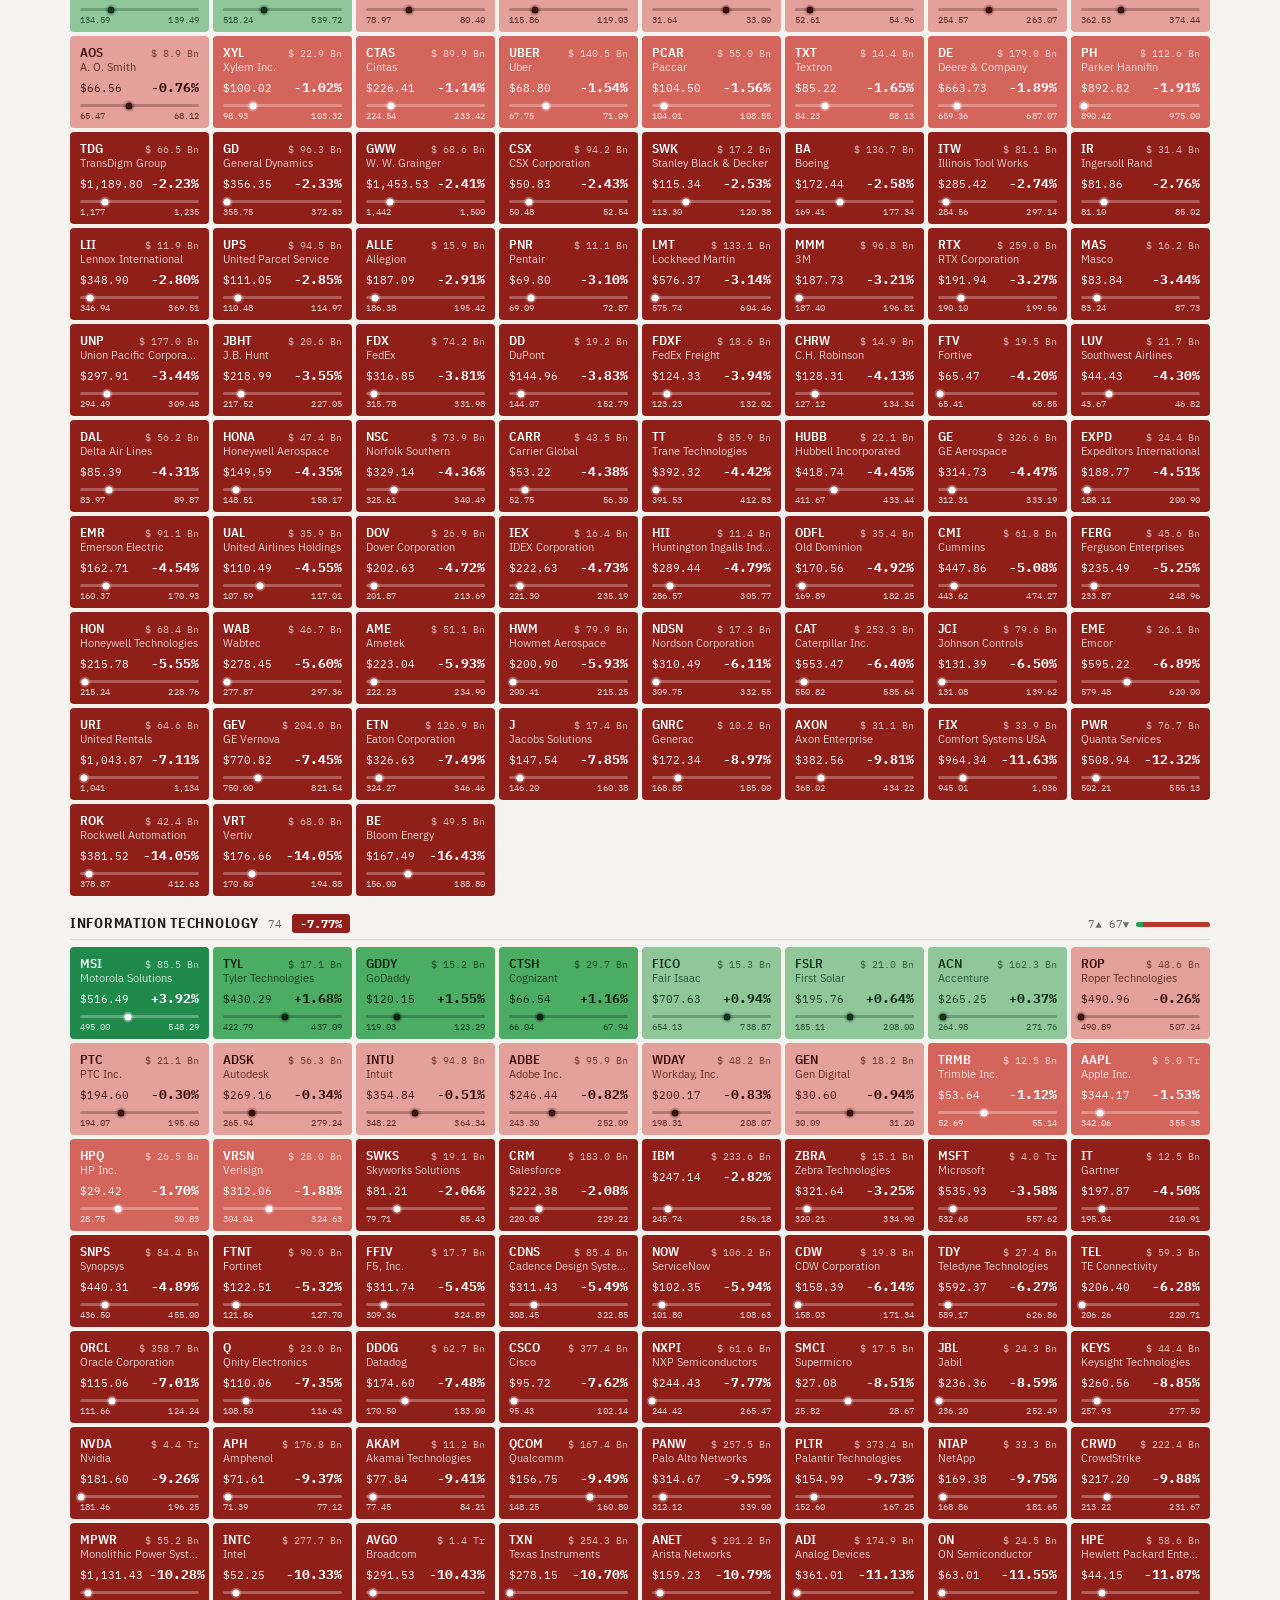
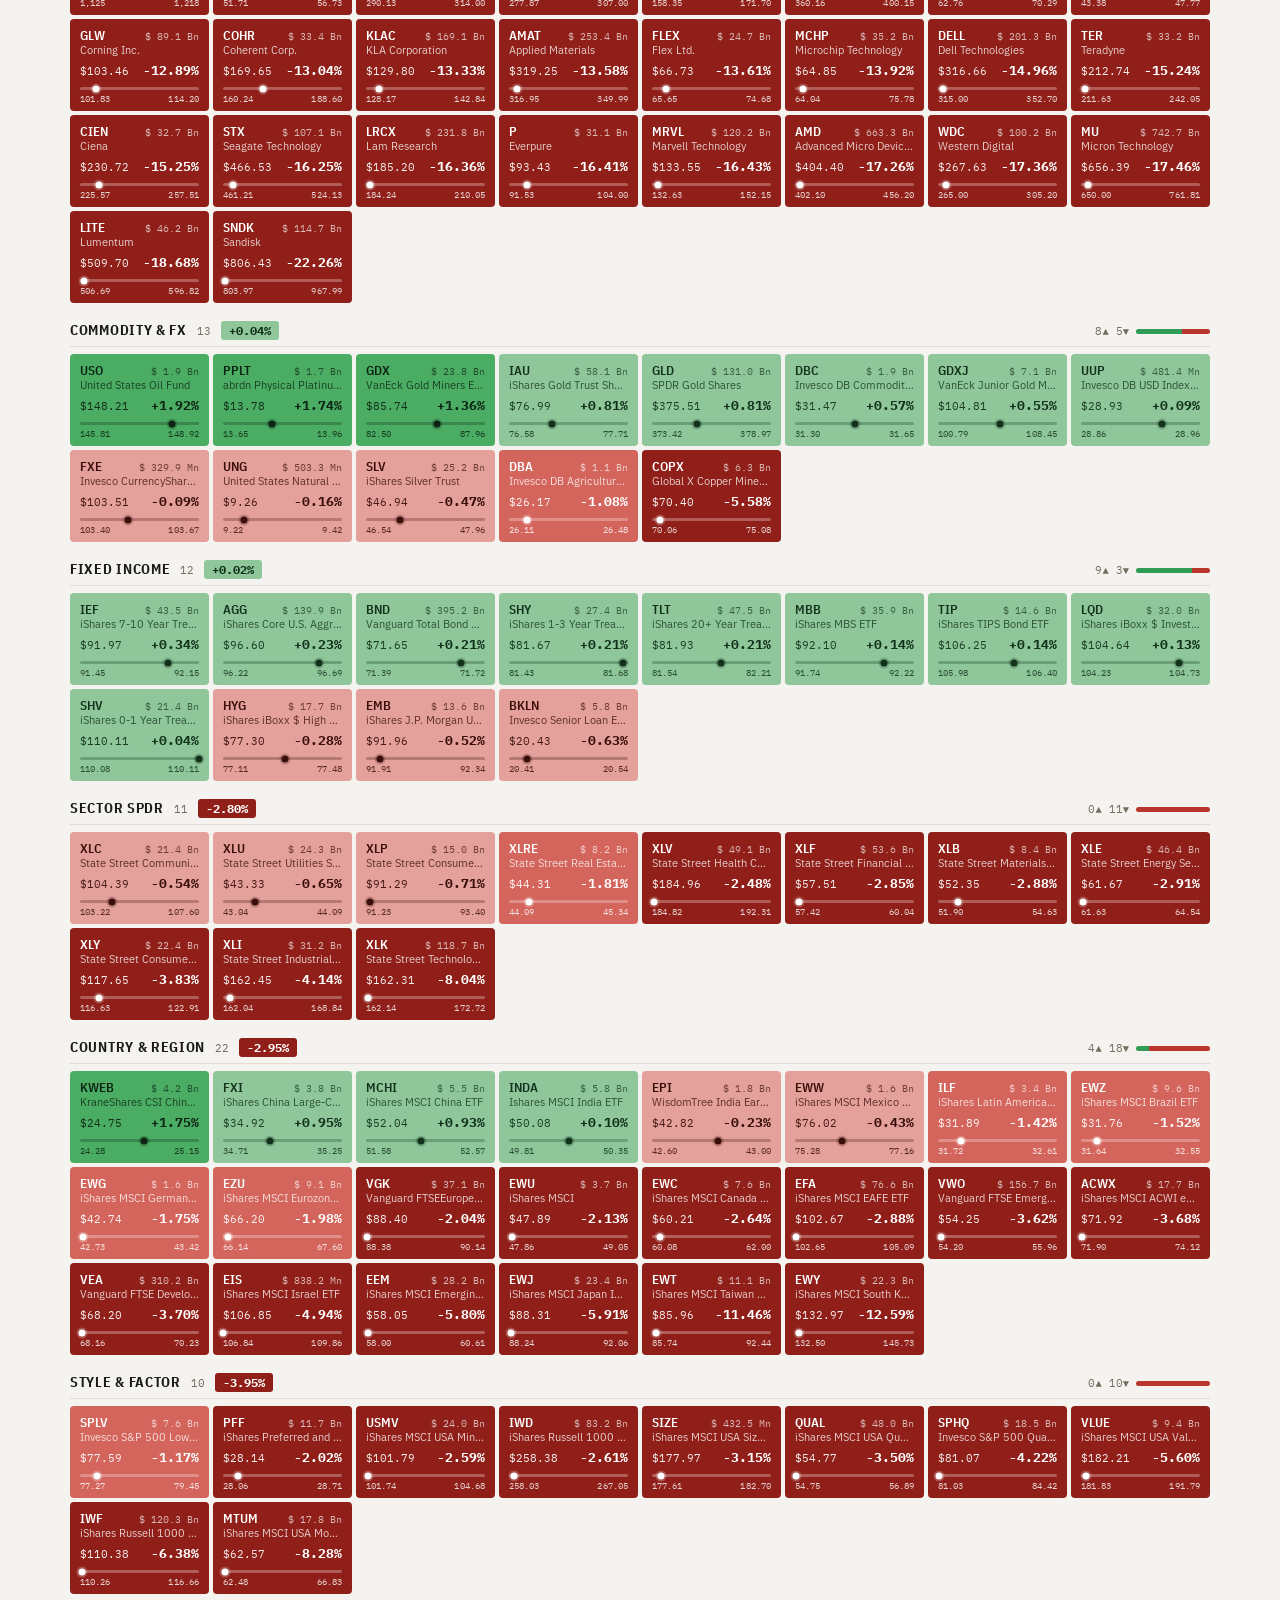
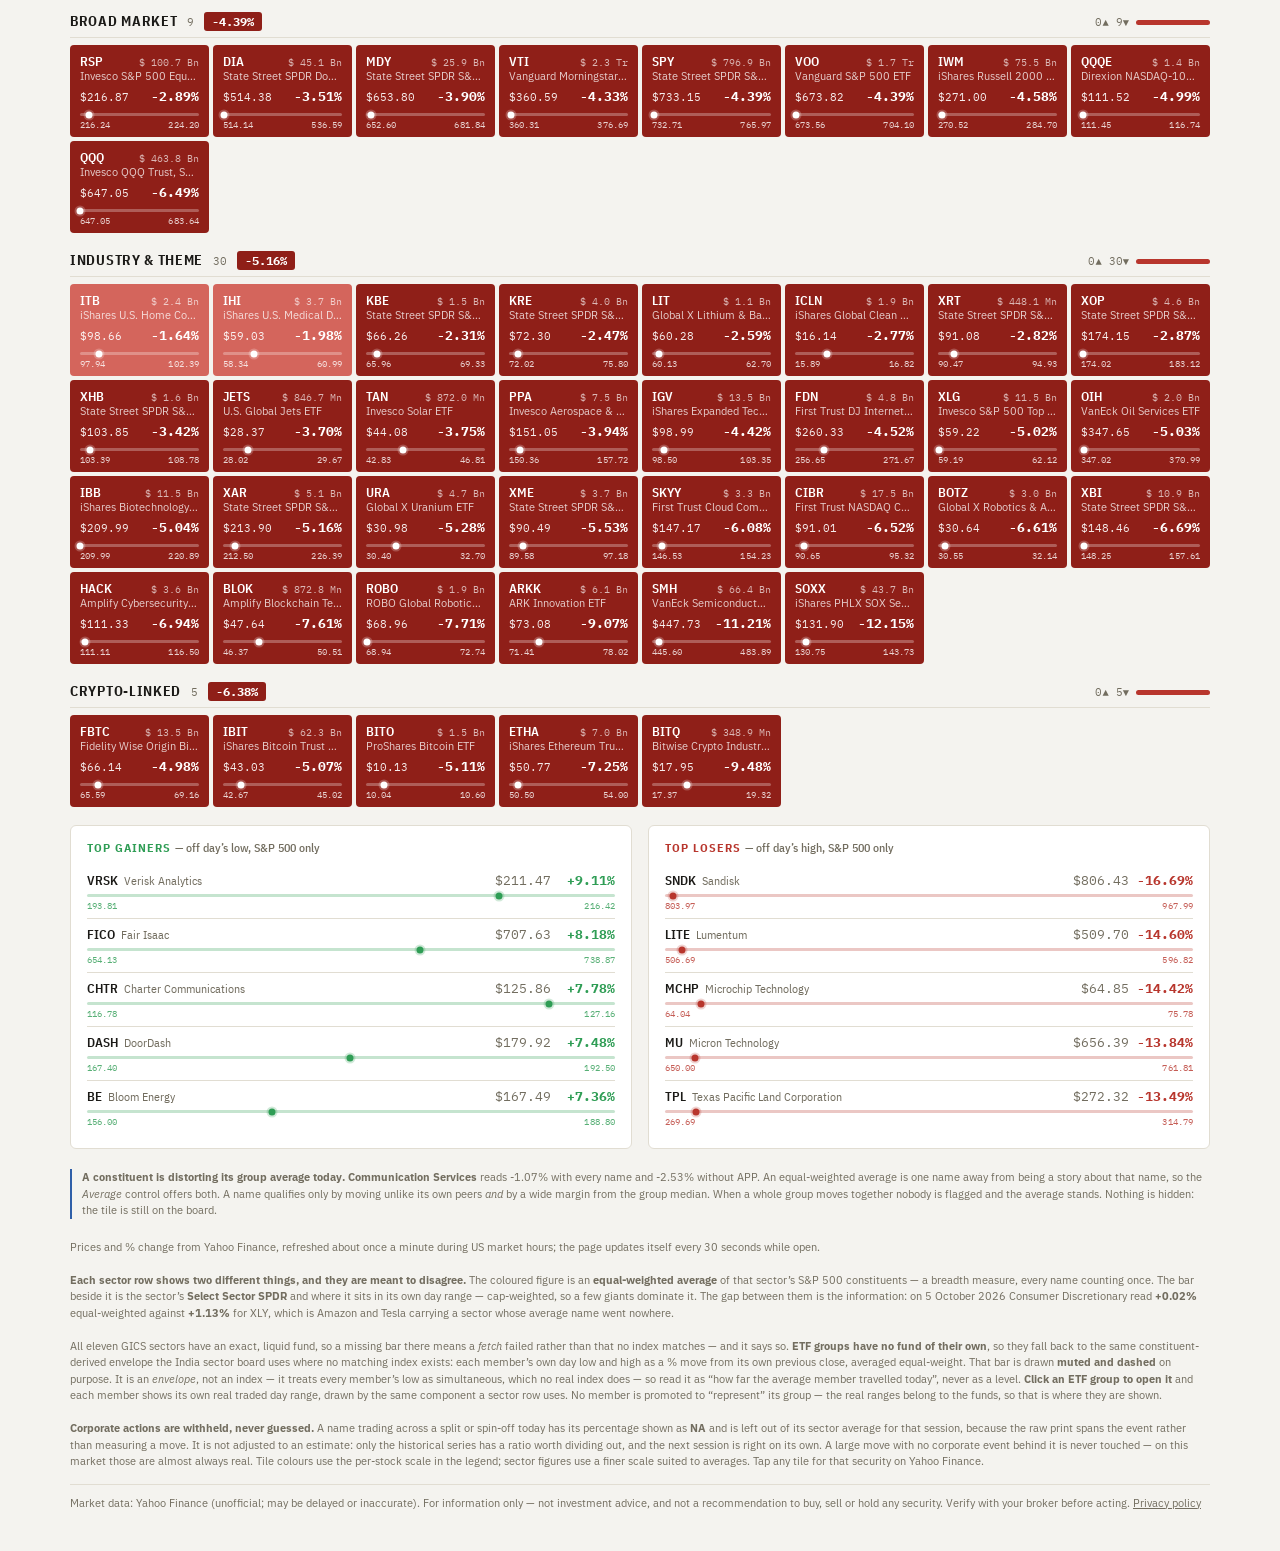
==== commit 7bd54f40: "Trim board explanations to what a reader needs Drop pipeline details, internal research results and " ====
--- a/index.html
+++ b/index.html
@@ -68,9 +68,8 @@
   <div class="footnote ca-note" id="caNote" hidden></div>
   <div class="footnote ca-note" id="exNote" hidden></div>
   <div class="footnote">
-    Prices and % change from Yahoo Finance, refreshed about once a minute during US market hours by
-    a GitHub Actions workflow; this page re-reads <code>board_data.json</code> every 30 seconds while
-    open.
+    Prices and % change from Yahoo Finance, refreshed about once a minute during US market hours;
+    the page updates itself every 30 seconds while open.
     <br><br>
     <strong>Each sector row shows two different things, and they are meant to disagree.</strong>
     The coloured figure is an <strong>equal-weighted average</strong> of that sector&rsquo;s S&amp;P 500
@@ -83,7 +82,7 @@
     All eleven GICS sectors have an exact, liquid fund, so a missing bar there means a
     <em>fetch</em> failed rather than that no index matches — and it says so. <strong>ETF groups
     have no fund of their own</strong>, so they fall back to the same constituent-derived envelope
-    the Indian board uses for its eleven sectors with no matching NSE index: each member&rsquo;s own
+    the India sector board uses where no matching index exists: each member&rsquo;s own
     day low and high as a % move from its own previous close, averaged equal-weight. That bar is
     drawn <strong>muted and dashed</strong> on purpose. It is an <em>envelope</em>, not an index — it
     treats every member&rsquo;s low as simultaneous, which no real index does — so read it as
